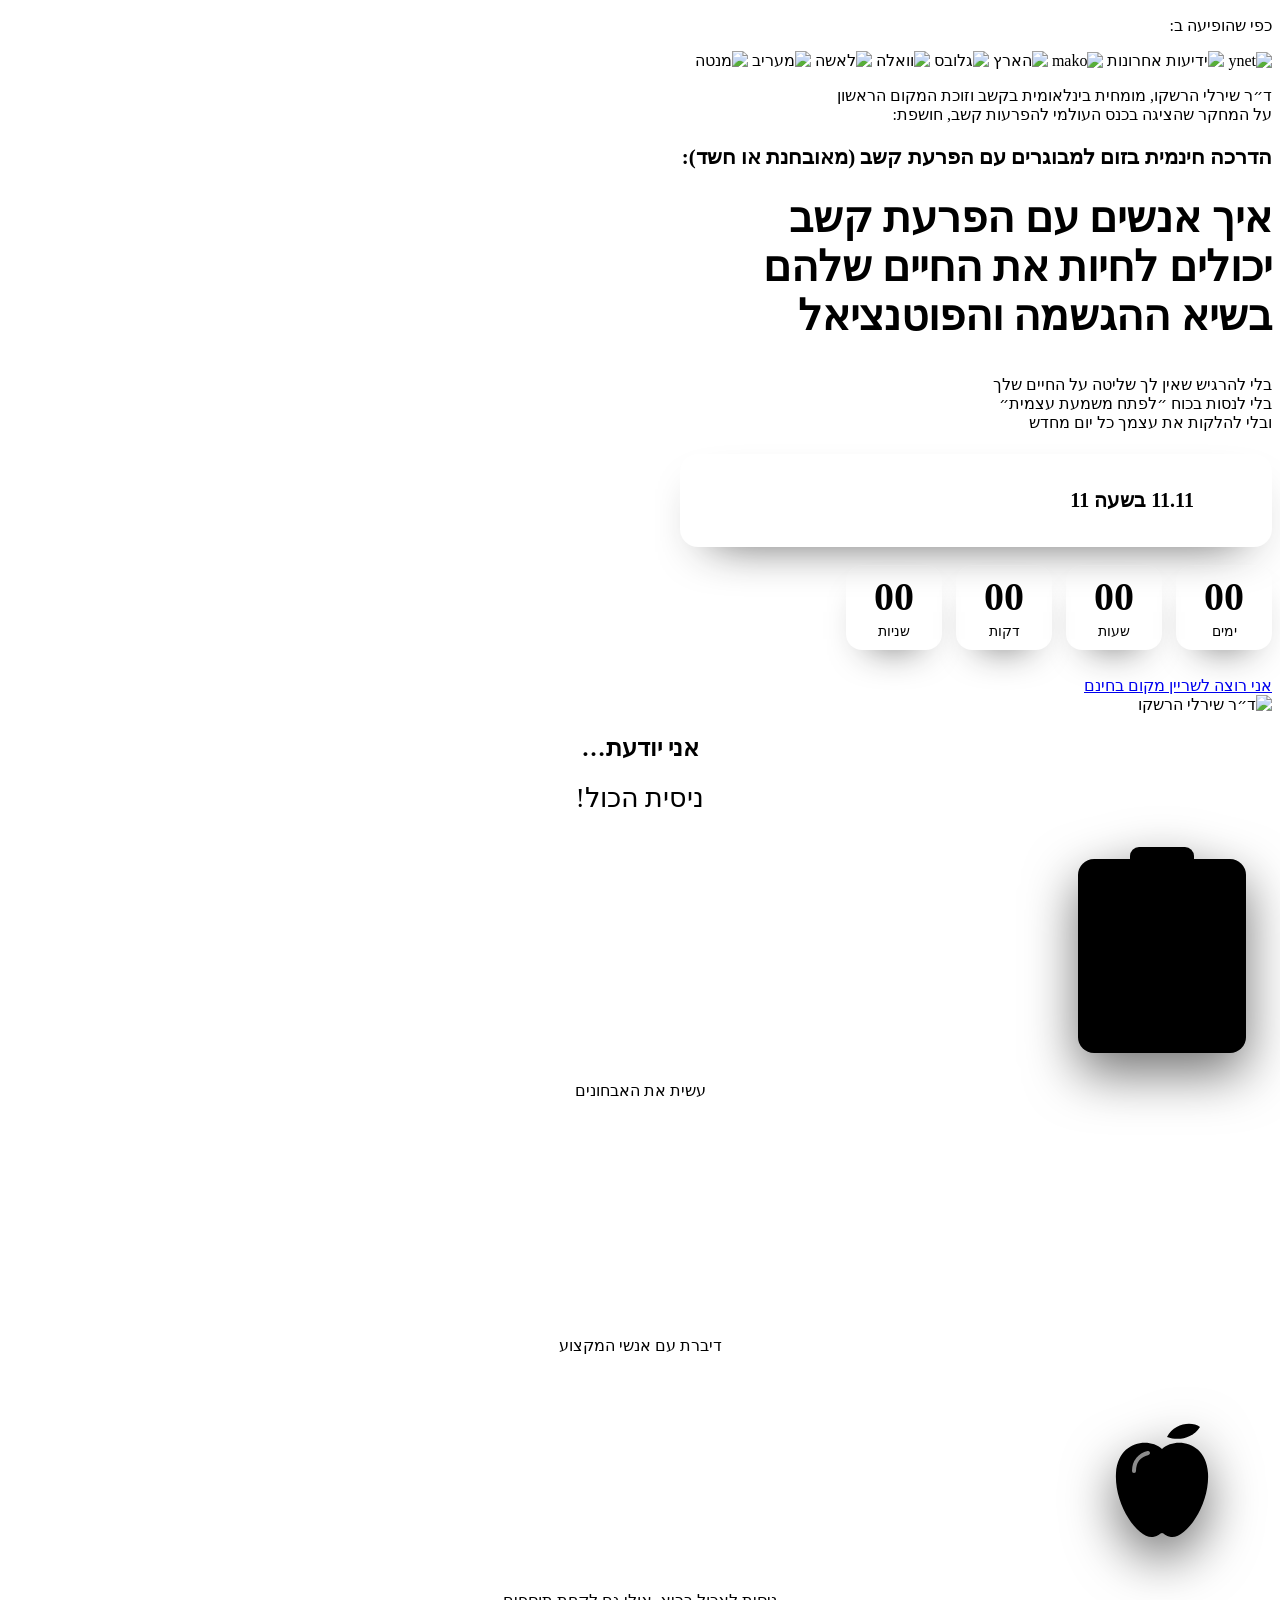
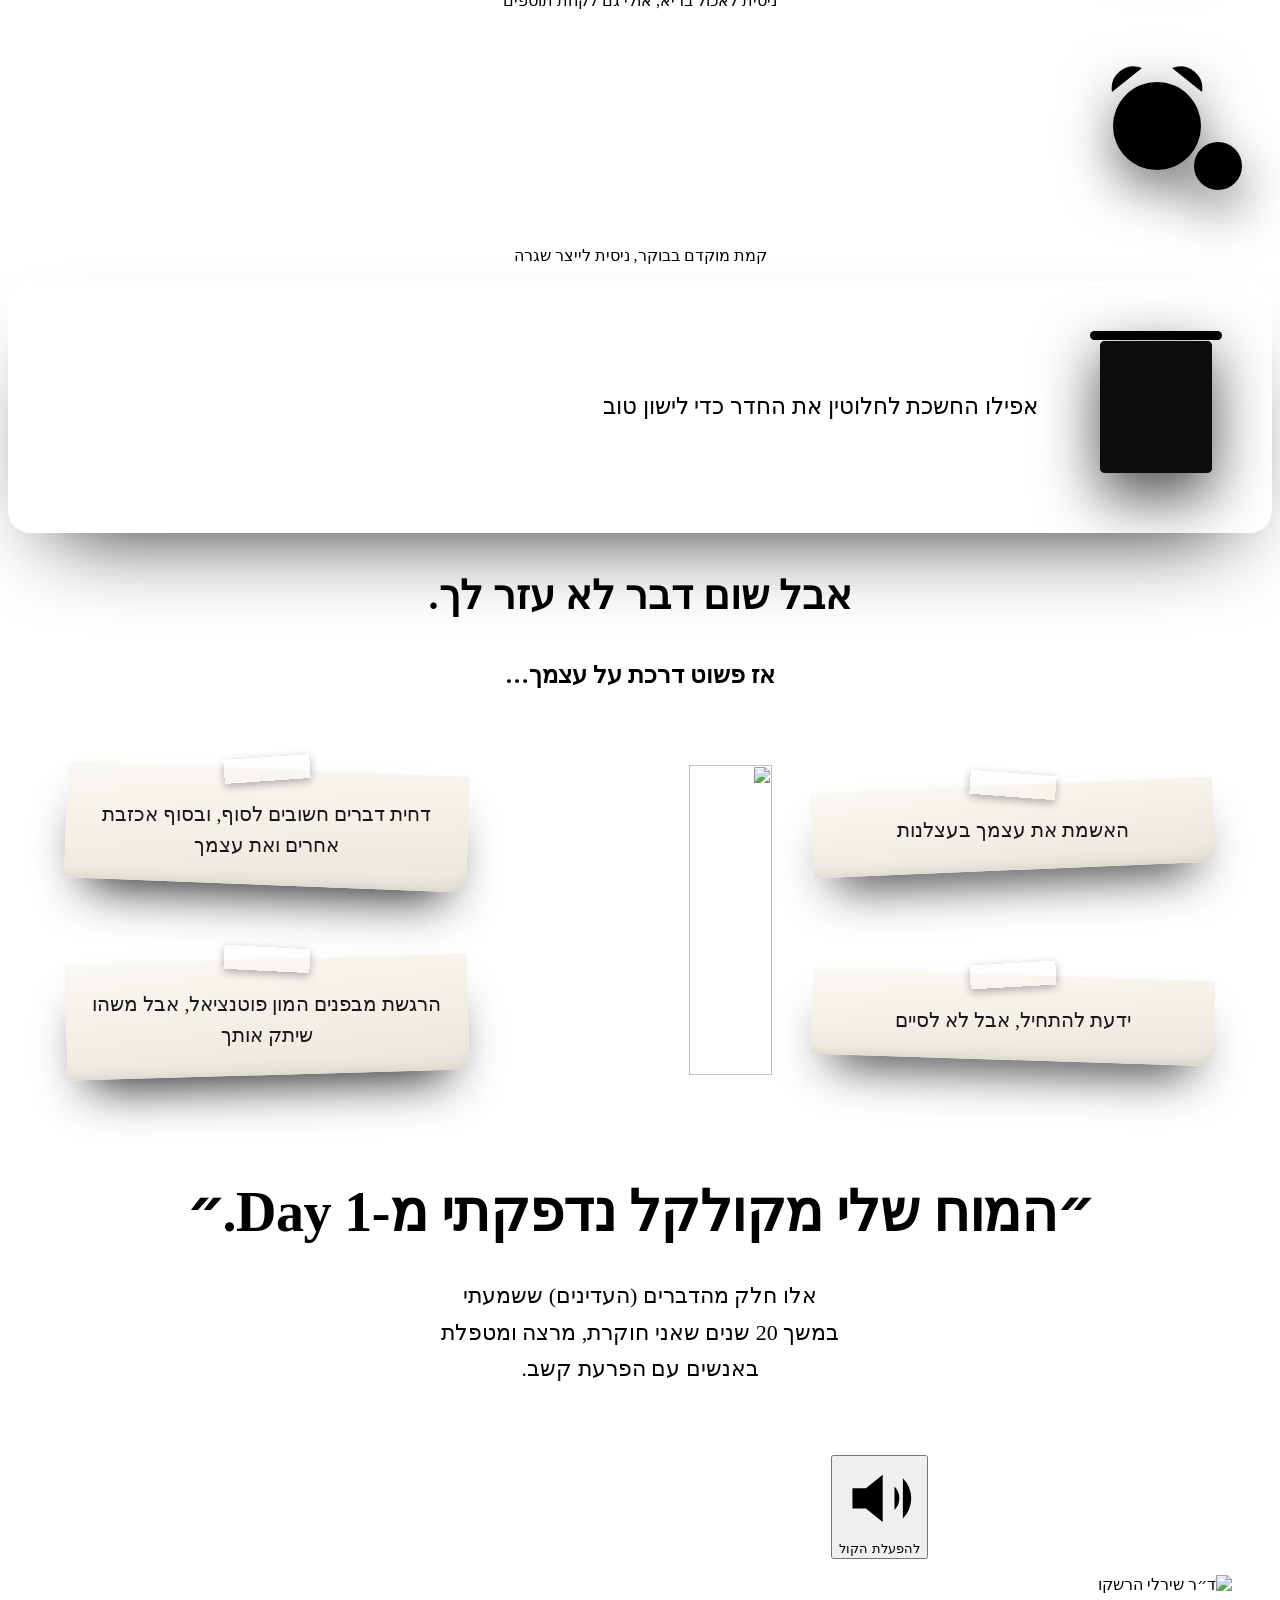
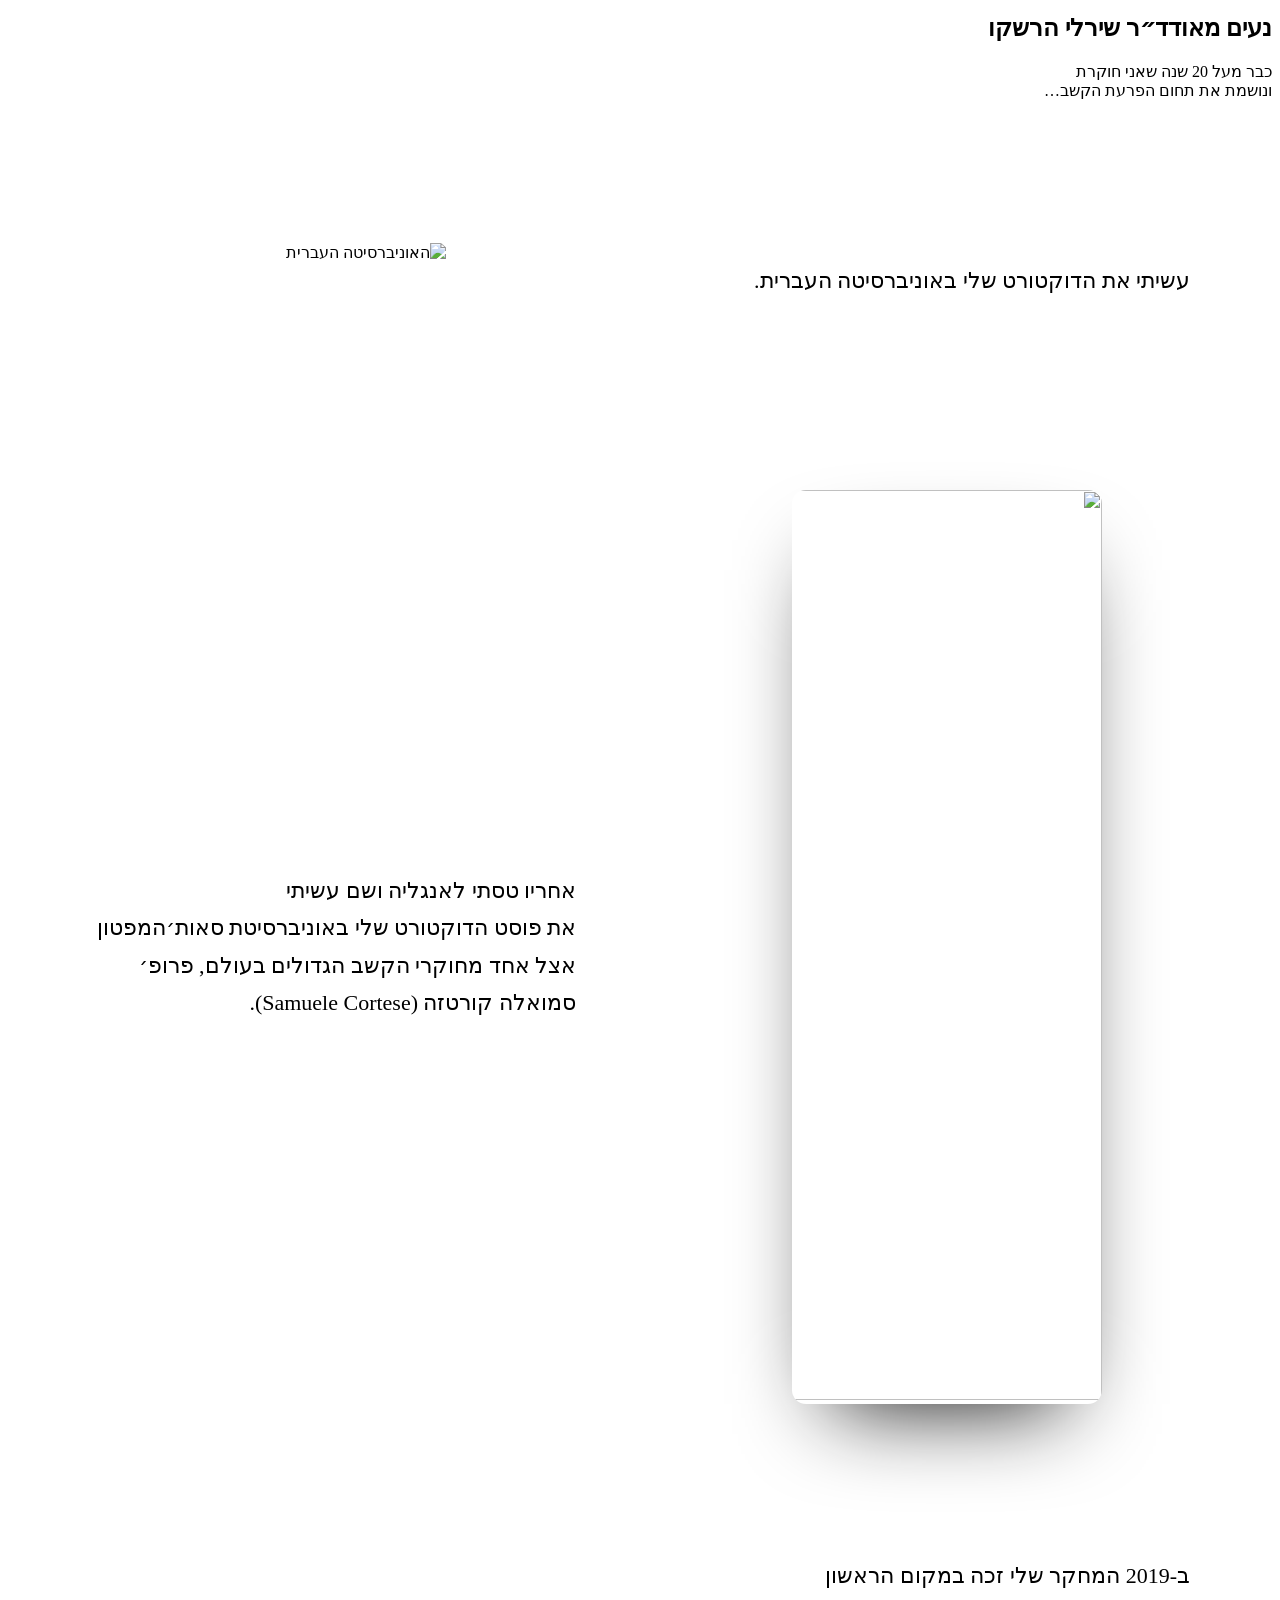
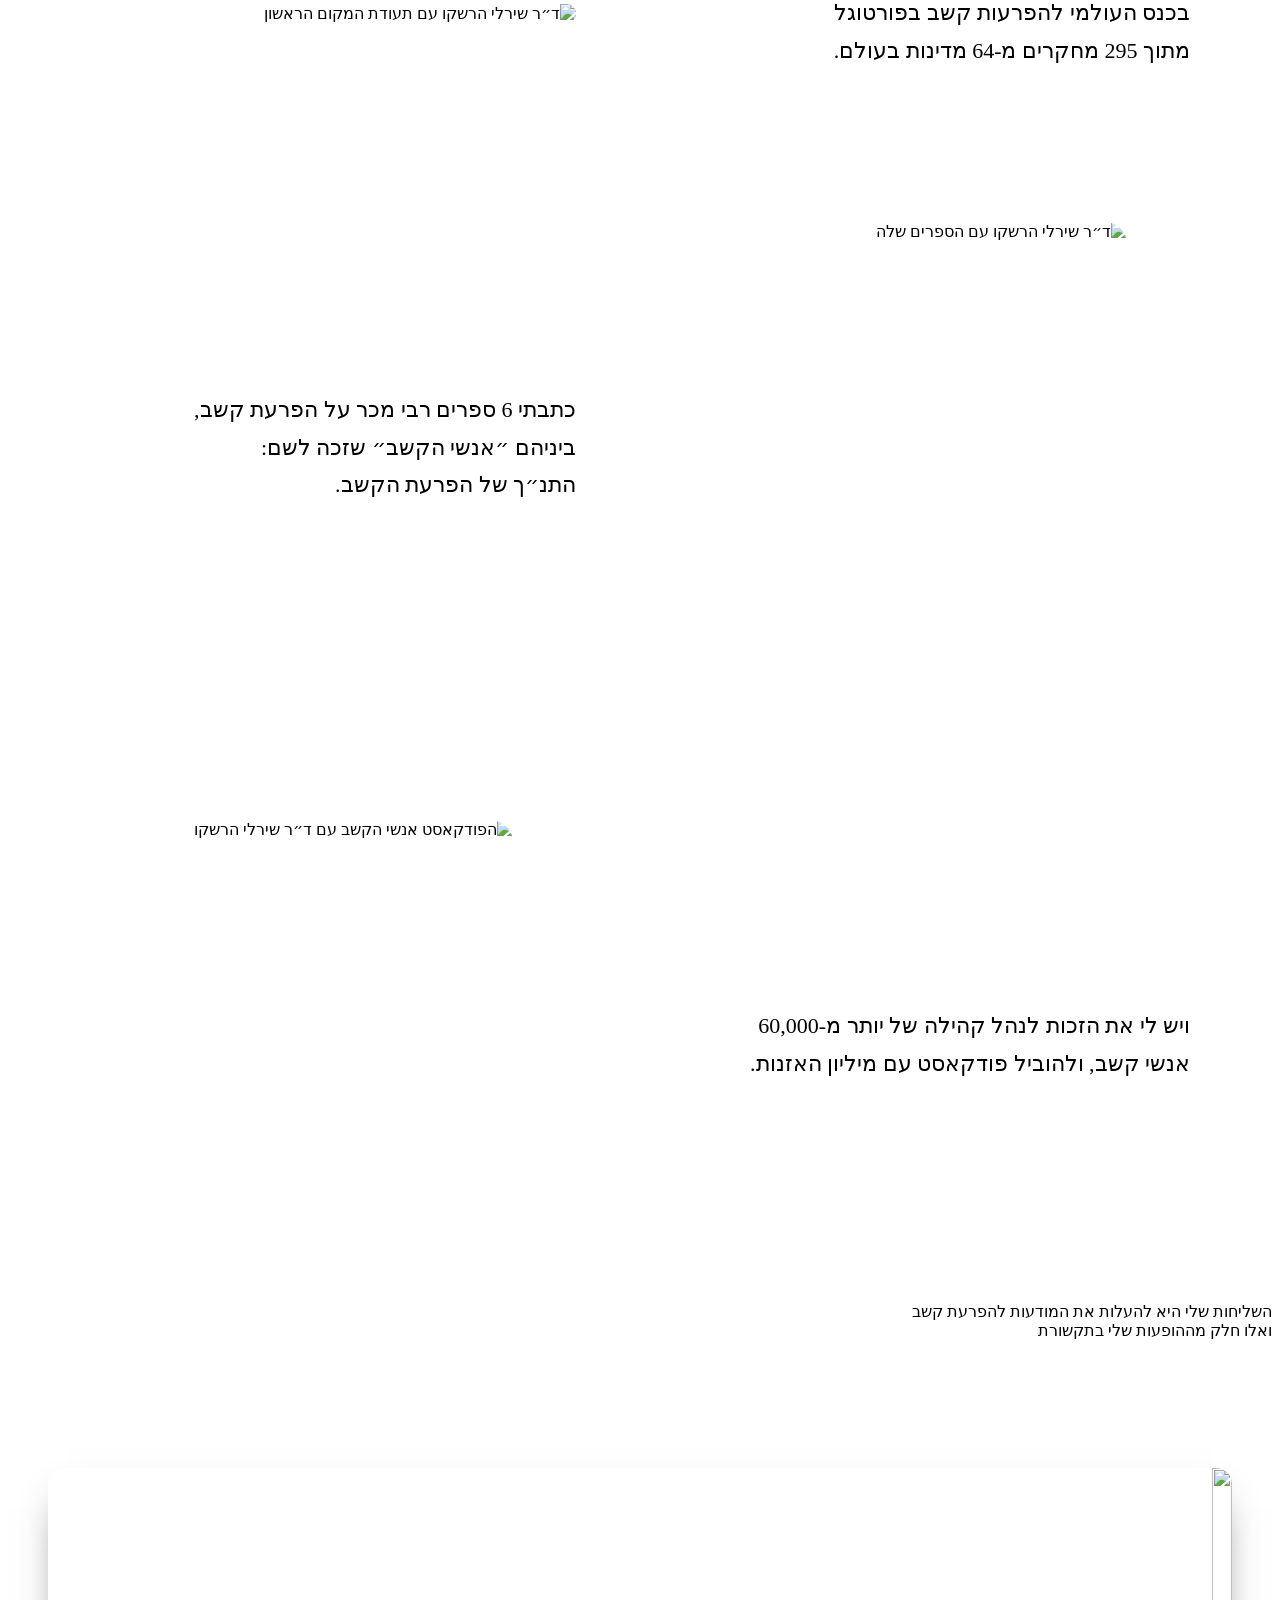
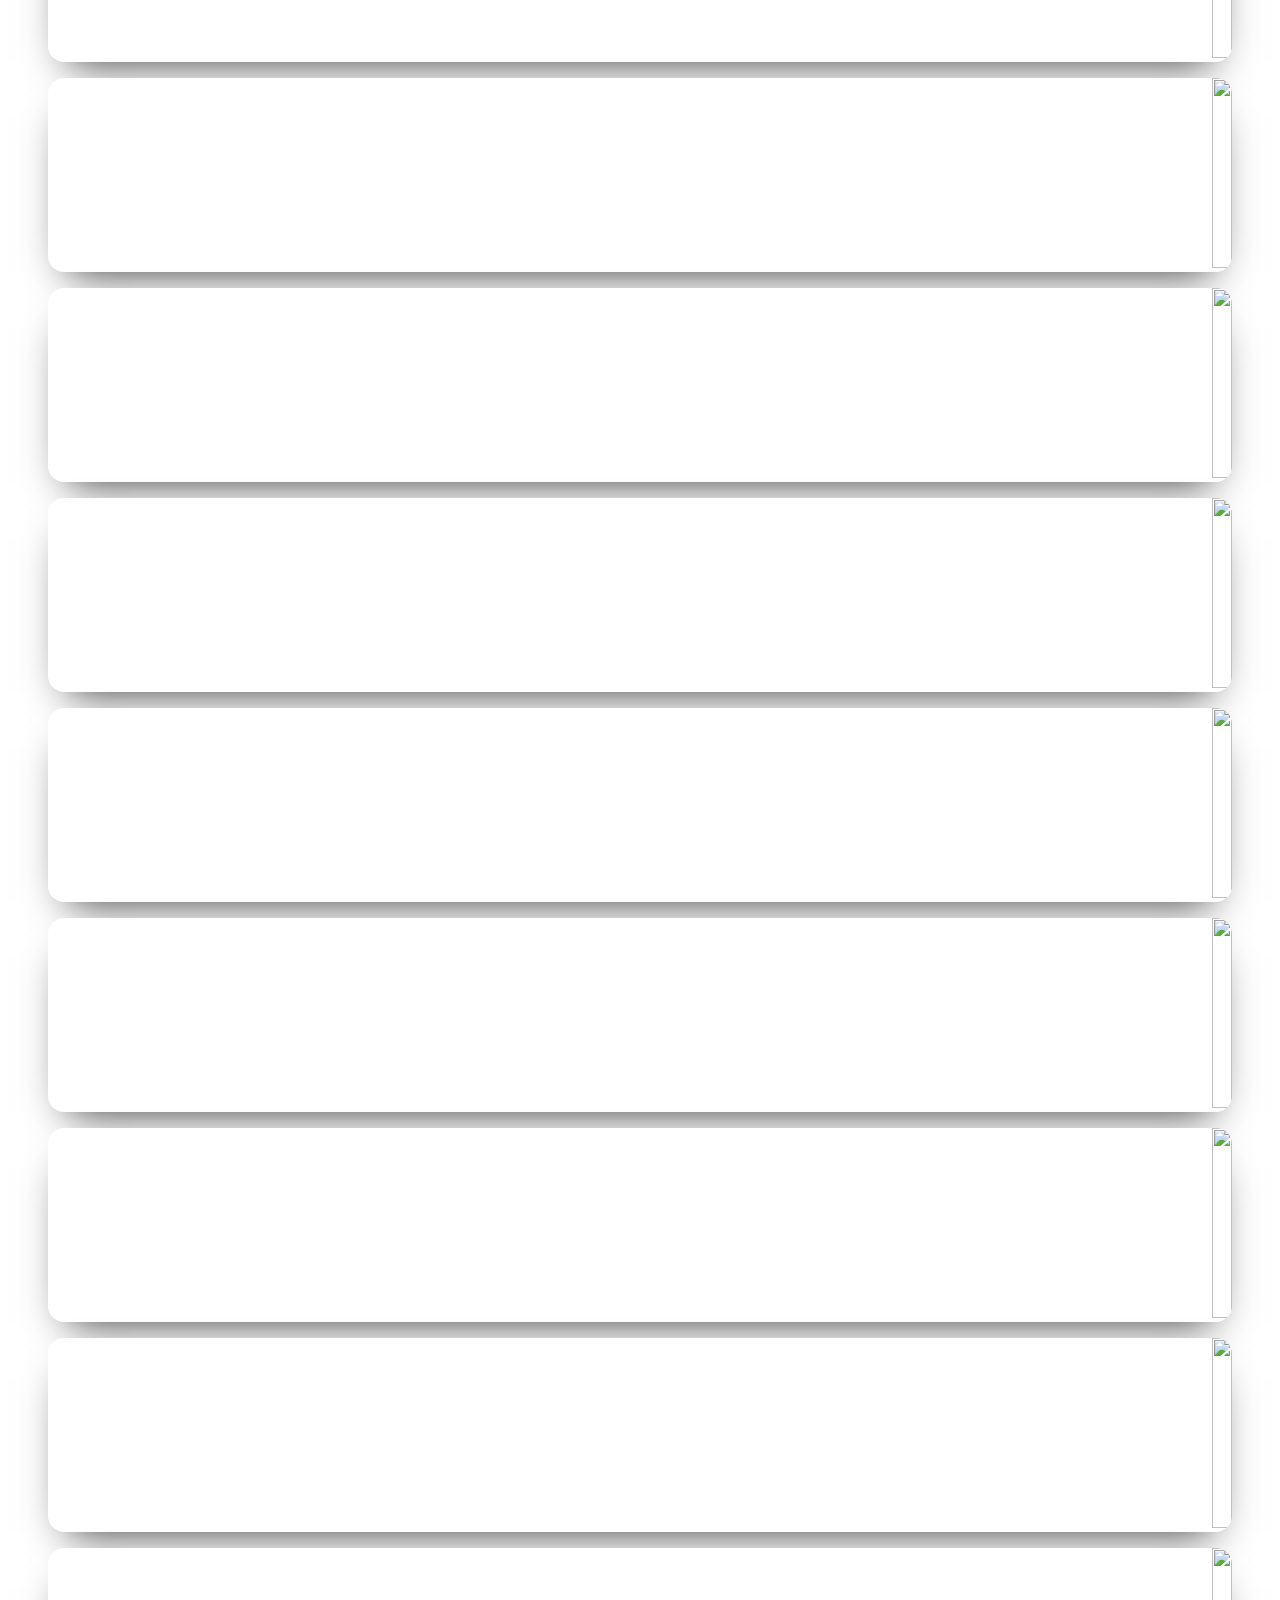
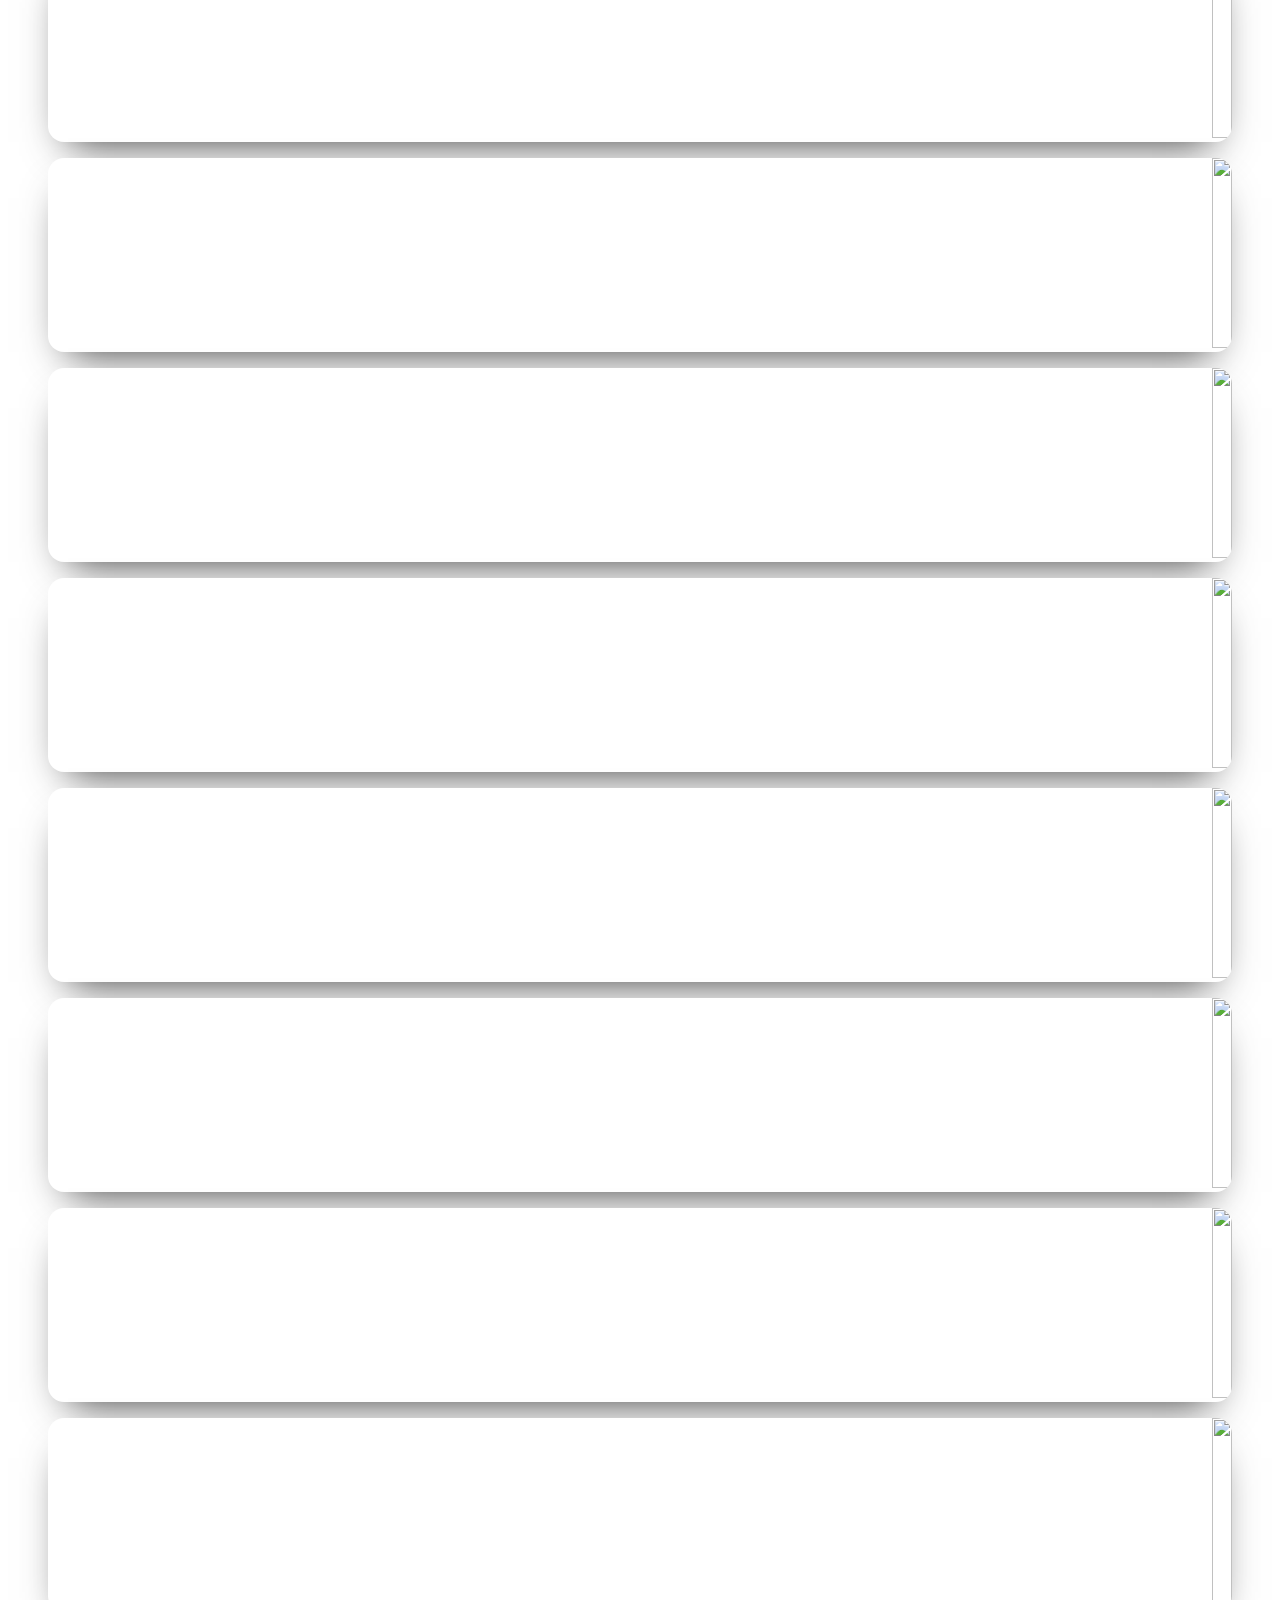
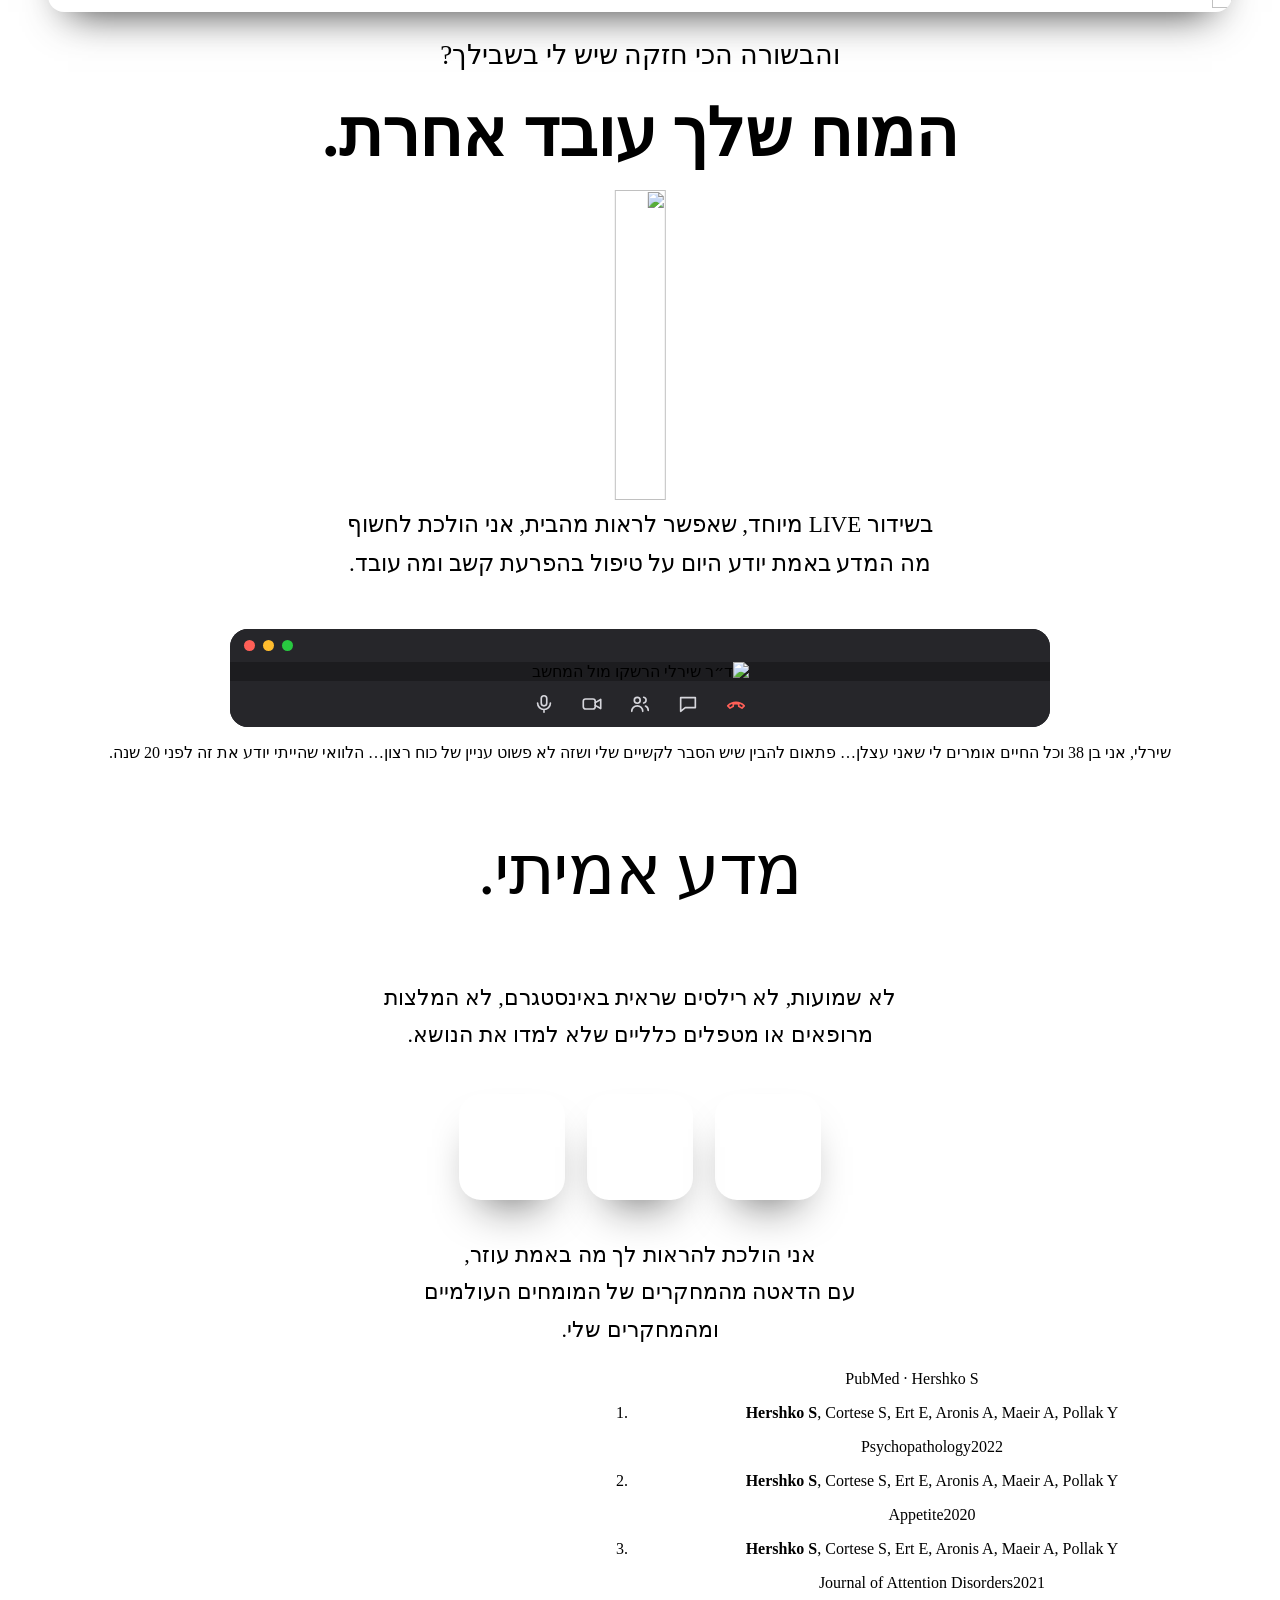
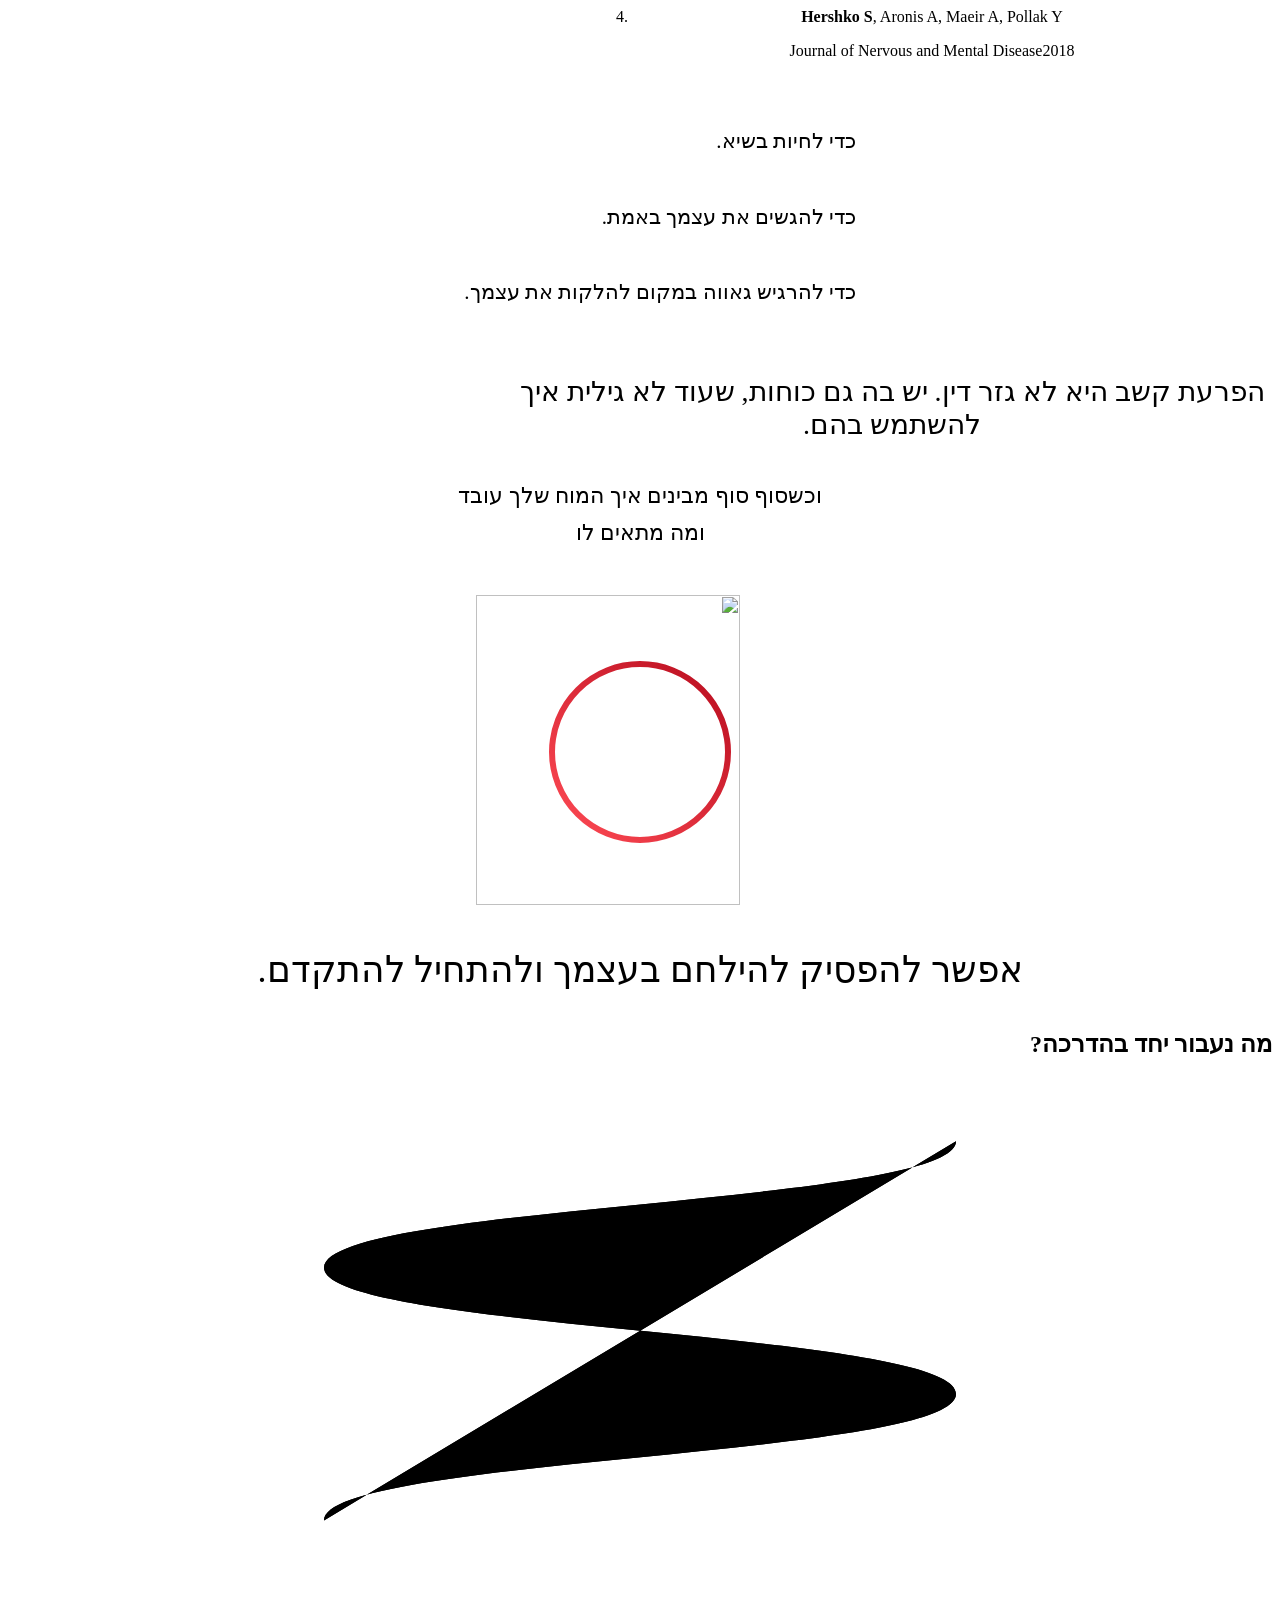
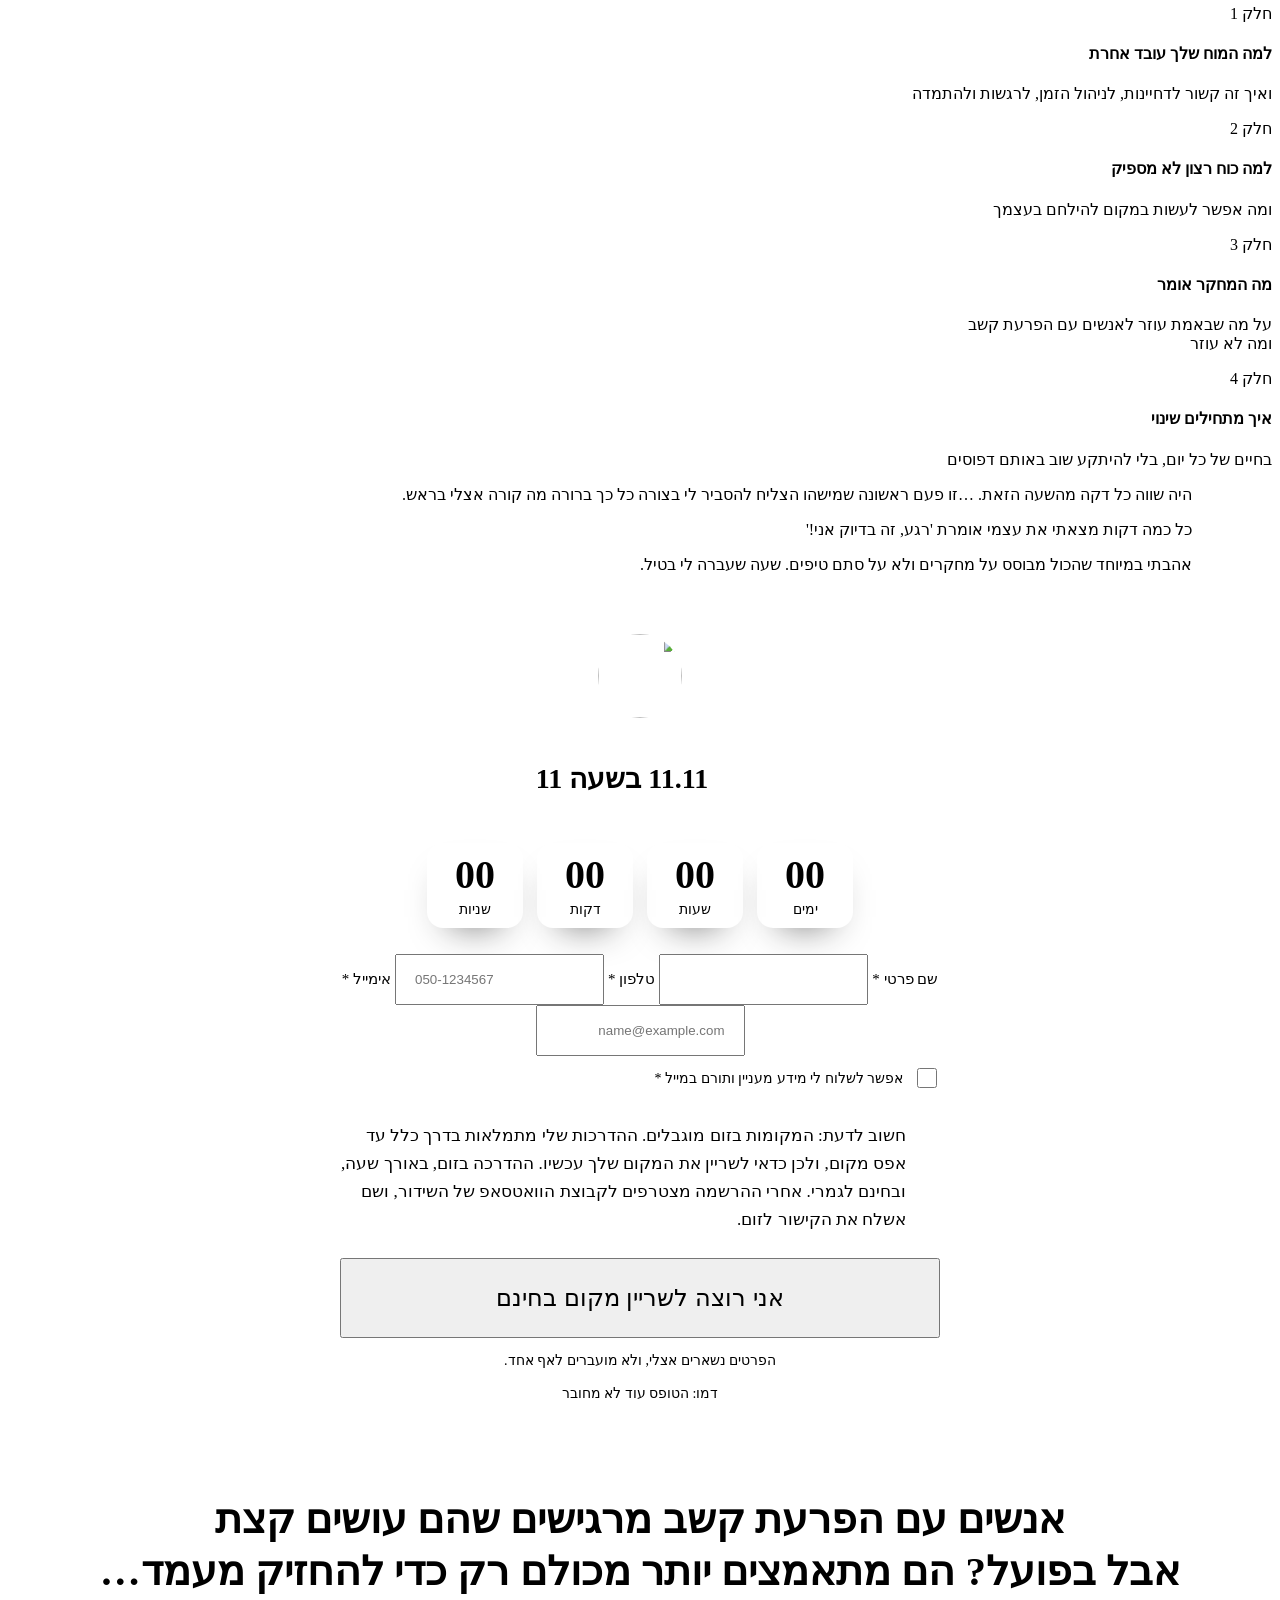
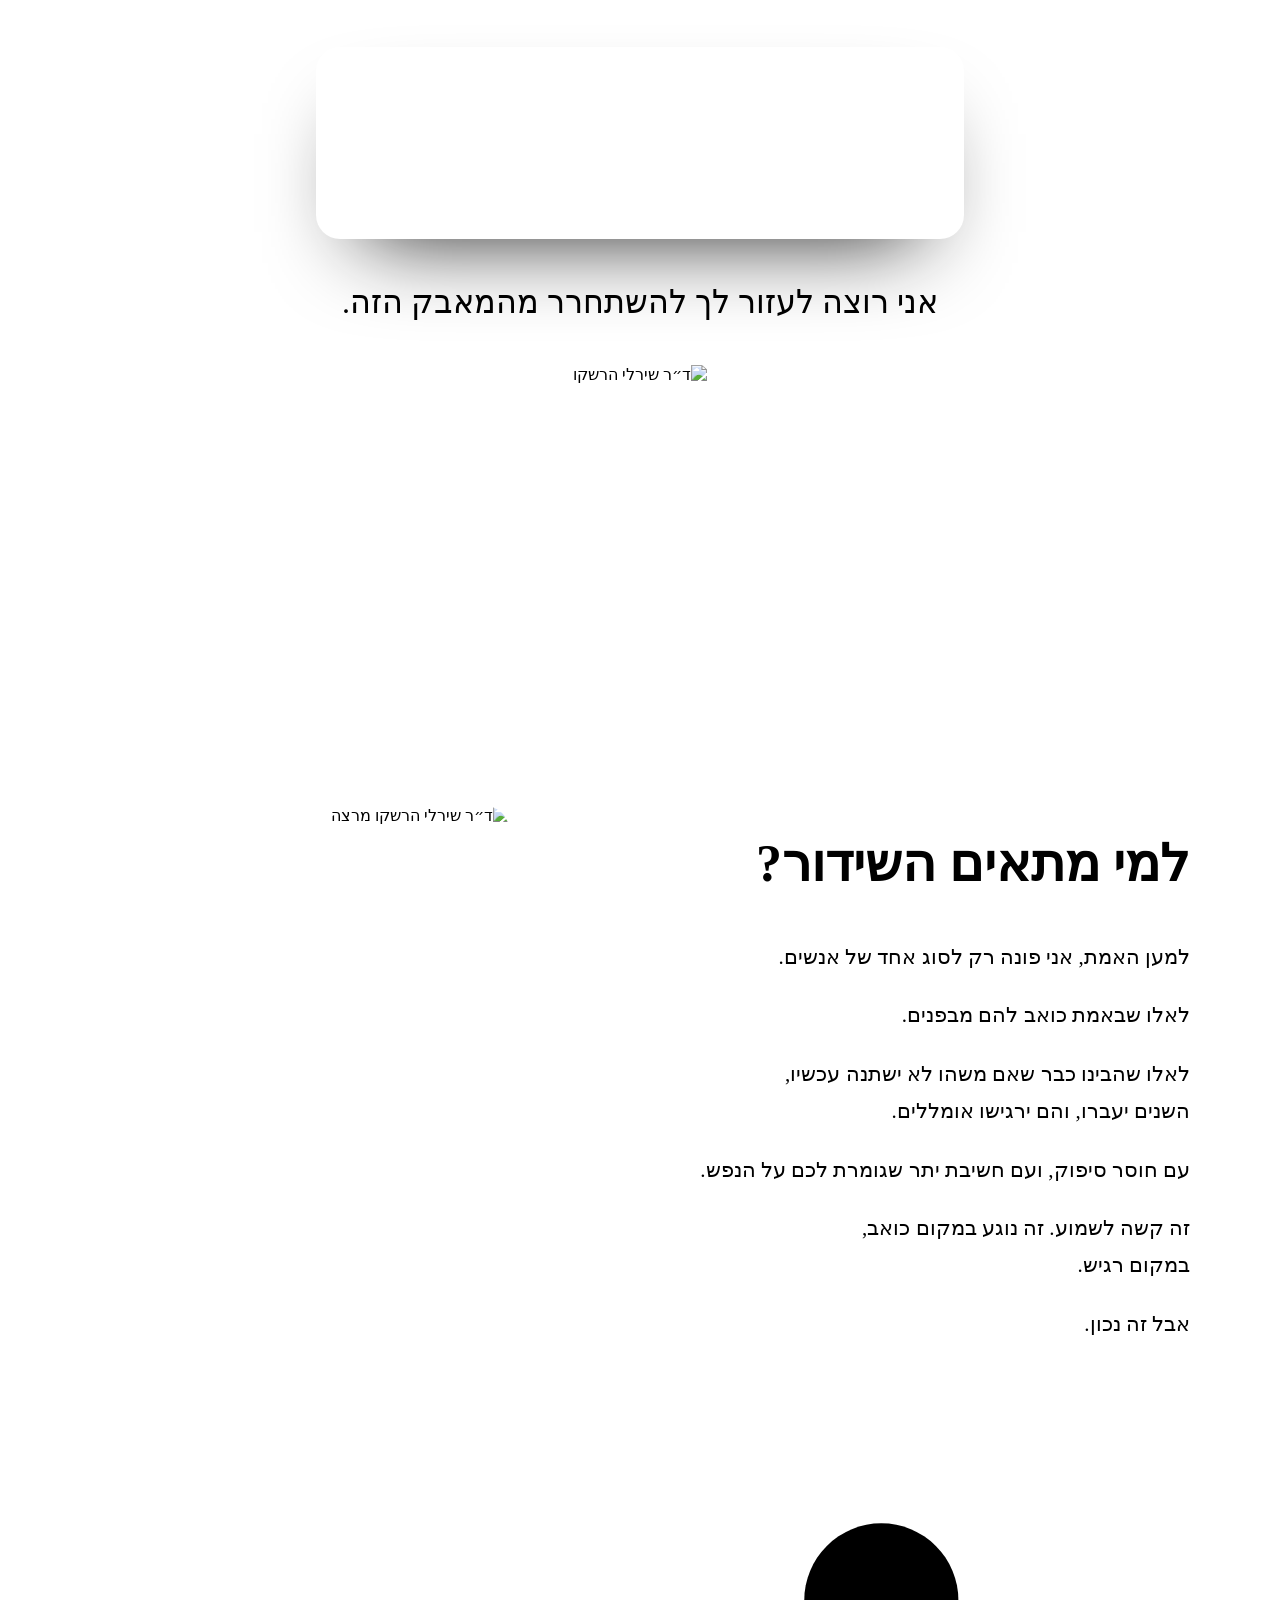
==== webinar/index.html @ 309c8526 "דף המבוגרים ודף ההורים: תיקוני הקופי ששירלי אישרה במעבר עריכה מלא, וכפתור הקול בשלושת הדפים Co-Autho" ====
<!doctype html>
<html lang="he" dir="rtl">
<head>
<meta charset="utf-8">
<meta name="viewport" content="width=device-width, initial-scale=1">
<meta name="robots" content="noindex">
<title>הדרכת זום מיוחדת | ד״ר שירלי הרשקו</title>
<link rel="preconnect" href="https://fonts.googleapis.com">
<link rel="preconnect" href="https://fonts.gstatic.com" crossorigin>
<link href="https://fonts.googleapis.com/css2?family=Heebo:wght@300;400;500;700;900&display=swap" rel="stylesheet">
<link rel="stylesheet" href="lp.css">
<style>
/* ---- round 5 (20.10): back to the dark round 3 language, Mor's new copy, more pictures ---- */
.nw{white-space:nowrap}
@media (max-width:760px){.br-d{display:none}}
.vz{width:min(220px,74%);height:auto;overflow:visible;filter:drop-shadow(0 20px 26px rgba(0,0,0,.55))}

/* 1 · hero: her smile cut from the background, inside the rings. Nothing floats around her */
.portrait.cut>img{height:100%;width:auto;max-width:112%;object-fit:contain;object-position:50% 100%}
.hero h1{font-size:clamp(28px,7.2vw,50px);max-width:680px}
.hero__kicker{max-width:600px}
.hero__pre{margin-top:18px;max-width:600px;font-weight:700;font-size:clamp(17px,2vw,21px);line-height:1.45;color:var(--a1)}
.hero__pre+h1{margin-top:10px}
.hero .btn{display:block;width:100%;max-width:540px;margin-top:26px}
@media (min-width:980px){.hero .wrap{max-width:1320px}.hero__copy{width:100%}.hero h1{max-width:none;font-size:clamp(28px,3.3vw,48px)}.portrait{width:min(31vw,430px)}}
.ticket{margin-top:22px;display:flex;align-items:center;gap:14px;padding:12px 18px 12px 14px;border-radius:18px;max-width:560px;text-align:right;
  border:1px solid var(--a2-line);background:linear-gradient(165deg,rgba(var(--a2-rgb),.1),rgba(255,255,255,.02));box-shadow:0 20px 50px -30px rgba(0,0,0,.9)}
.ticket__ico{position:relative;flex:none;width:46px;height:46px;border-radius:14px;display:grid;place-items:center;background:var(--a1-grad);color:#fff;
  box-shadow:0 10px 24px -10px rgba(var(--a1-rgb),.9)}
.ticket__ico svg{width:24px;height:24px;fill:none;stroke:currentColor;stroke-width:2;stroke-linecap:round;stroke-linejoin:round}
.ticket__ico::after{content:"";position:absolute;top:-4px;left:-4px;width:12px;height:12px;border-radius:50%;background:var(--ok);border:2px solid var(--bg);animation:onAir 1.6s ease-in-out infinite}
@keyframes onAir{50%{box-shadow:0 0 0 6px rgba(var(--ok-rgb),0);opacity:.55}}
.ticket p{font-weight:700;font-size:clamp(17px,1.9vw,20px);line-height:1.45}

/* countdown to 11.11.26 11:00 */
.cd{display:flex;justify-content:center;gap:clamp(8px,1.6vw,14px);margin-top:18px}
.cd div{min-width:clamp(62px,15vw,84px);padding:12px 6px 10px;border-radius:16px;text-align:center;border:1px solid rgba(var(--ivory-rgb),.1);
  background:linear-gradient(170deg,var(--sf-4),var(--sf-1));box-shadow:inset 0 1px 0 rgba(255,255,255,.06),0 18px 40px -26px rgba(0,0,0,.9)}
.cd b{display:block;font-weight:900;font-size:clamp(28px,4.4vw,40px);line-height:1;font-variant-numeric:tabular-nums;direction:ltr}
.cd div:last-child b{color:var(--a1)}
.cd span{display:block;margin-top:6px;font-size:14px;color:var(--t-mid)}
@media (min-width:980px){.hero .cd{justify-content:flex-start}}

/* 2 · I know: every thing you tried gets its own little live picture */
.know h2{text-align:center}
.know__all{margin-top:14px;text-align:center;font-weight:300;font-size:clamp(20px,2.6vw,27px);color:var(--t-mid)}
.know .use p{font-weight:500;text-align:center}
/* the diagnosis form, line by line */
.five .board{fill:var(--sf-4);stroke:rgba(var(--ivory-rgb),.16);stroke-width:1.5}
.five .clip{fill:var(--a2);stroke:var(--sf-1);stroke-width:2}
.five .ln{fill:rgba(var(--ivory-rgb),.28);animation:fiveLn 9s infinite;animation-delay:var(--d)}
.five .box{fill:none;stroke:rgba(var(--ivory-rgb),.45);stroke-width:1.8}
.five .tk{fill:none;stroke:var(--a1);stroke-width:3;stroke-linecap:round;stroke-linejoin:round;stroke-dasharray:20;stroke-dashoffset:20;animation:fiveTk 9s var(--ease-out) infinite;animation-delay:var(--d)}
@keyframes fiveTk{0%,4%{stroke-dashoffset:20}9%,90%{stroke-dashoffset:0}100%{stroke-dashoffset:0;opacity:0}}
@keyframes fiveLn{0%,6%{opacity:1}10%,90%{opacity:.35}100%{opacity:1}}
/* the talk with the professionals */
.talk .bb{transform-box:fill-box;transform-origin:50% 100%;opacity:0;animation:pop 8s var(--ease-out) infinite;animation-delay:var(--d)}
.talk .them{fill:#2a2a2e}
.talk .me{fill:var(--a1)}
.talk .tl{fill:rgba(var(--ivory-rgb),.34)}
.talk .ml{fill:rgba(255,255,255,.72)}
.talk .dt{fill:rgba(var(--ivory-rgb),.7);transform-box:fill-box;transform-origin:center;animation:dot 1.1s ease-in-out infinite;animation-delay:var(--d)}
@keyframes pop{0%,3%{opacity:0;transform:translateY(14px) scale(.86)}10%,86%{opacity:1;transform:none}94%,100%{opacity:0;transform:none}}
@keyframes dot{0%,100%{transform:none;opacity:.5}40%{transform:translateY(-5px);opacity:1}}
/* healthy food, and the capsules on top */
.food .ap{fill:var(--a1)}
.food .hl{fill:none;stroke:rgba(255,255,255,.55);stroke-width:4;stroke-linecap:round}
.food .stem{fill:none;stroke:var(--a2-soft);stroke-width:4;stroke-linecap:round}
.food .leaf{fill:var(--a2)}
.food .apple{transform-box:fill-box;transform-origin:50% 90%;animation:apple 3.9s ease-in-out infinite}
.food .c1{fill:var(--ivory)}
.food .c2{fill:var(--a1-soft)}
.food .cap{opacity:0;animation:capDrop 3.9s linear infinite;animation-delay:var(--d)}
@keyframes capDrop{0%{transform:translate(var(--x),-16px) rotate(var(--r0));opacity:0}12%,72%{opacity:1}100%{transform:translate(var(--x),200px) rotate(var(--r1));opacity:0}}
@keyframes apple{50%{transform:scale(1.04)}}
/* up early: the clock rings, the sun comes up */
.alarm .sun{fill:var(--a1-soft);animation:sunUp 8s ease-in-out infinite}
.alarm .rays{fill:none;stroke:var(--a1-soft);stroke-width:3;stroke-linecap:round;transform-box:fill-box;transform-origin:center;animation:spinR 16s linear infinite}
.alarm .hz{stroke:rgba(var(--ivory-rgb),.22);stroke-width:2;stroke-linecap:round}
.alarm .clk{transform-box:fill-box;transform-origin:50% 60%;animation:ring 4s ease-in-out infinite}
.alarm .bell{fill:var(--a2-soft)}
.alarm .face{fill:var(--sf-4);stroke:var(--ivory);stroke-width:3.4}
.alarm .hh{fill:none;stroke:var(--ivory);stroke-width:4;stroke-linecap:round}
.alarm .mh{fill:none;stroke:var(--a1);stroke-width:3.4;stroke-linecap:round}
.alarm .legs,.alarm .top{fill:none;stroke:var(--a2-soft);stroke-width:4;stroke-linecap:round}
.alarm .pin{fill:var(--a1)}
.alarm .wv{fill:none;stroke:var(--a1);stroke-width:3;stroke-linecap:round;opacity:0;animation:wave 4s ease-out infinite}
.alarm .w2{animation-delay:.12s}
@keyframes sunUp{0%,10%{transform:translateY(64px)}55%,100%{transform:none}}
@keyframes spinR{to{transform:rotate(360deg)}}
@keyframes ring{0%,58%,82%,100%{transform:none}61%{transform:rotate(-8deg)}64%{transform:rotate(8deg)}67%{transform:rotate(-8deg)}70%{transform:rotate(8deg)}73%{transform:rotate(-6deg)}76%{transform:rotate(6deg)}79%{transform:rotate(-3deg)}}
@keyframes wave{0%,58%{opacity:0}62%,78%{opacity:1}86%,100%{opacity:0}}
/* the dark room: the blind comes down over the moon */
.night{grid-column:1/-1;position:relative;display:grid;gap:22px;align-items:center;justify-items:center;padding:clamp(26px,4vw,46px);border-radius:22px;overflow:hidden;text-align:center;
  background:radial-gradient(46% 70% at 10% 18%,rgba(var(--a2-rgb),.13),transparent 70%),linear-gradient(170deg,#131315,#08080a);border:1px solid rgba(var(--a2-rgb),.22);
  box-shadow:0 40px 90px -46px rgba(0,0,0,.95)}
.night::before{content:"";position:absolute;inset:0;pointer-events:none;opacity:.7;animation:twinkle 5s ease-in-out infinite;
  background-image:radial-gradient(1.4px 1.4px at 12% 24%,#fff,transparent),radial-gradient(1px 1px at 28% 70%,#fff,transparent),radial-gradient(1.2px 1.2px at 46% 14%,#fff,transparent),
    radial-gradient(1px 1px at 64% 82%,#fff,transparent),radial-gradient(1.6px 1.6px at 82% 30%,#fff,transparent),radial-gradient(1px 1px at 92% 64%,#fff,transparent),radial-gradient(1.2px 1.2px at 6% 88%,#fff,transparent)}
@keyframes twinkle{50%{opacity:.3}}
.night>*{position:relative}
.night p{font-weight:500;font-size:clamp(18px,2.2vw,23px);line-height:1.6;color:var(--t-hi)}
.win{width:clamp(110px,13vw,140px);height:auto;overflow:visible;filter:drop-shadow(0 24px 30px rgba(0,0,0,.7))}
.win .sky{fill:#1b2033}
.win .moon{fill:#f4f1e6}
.win .st{fill:#fff;animation:twinkle 2.6s ease-in-out infinite;animation-delay:var(--d)}
.win .blind{animation:blind 7s var(--ease) infinite}
.win .blind rect{fill:#0d0d0f}
.win .blind path{fill:none;stroke:rgba(var(--ivory-rgb),.12);stroke-width:1.4}
.win .blind .cord{stroke:var(--a2);stroke-width:2}
.win .fr{fill:none;stroke:var(--a2-soft);stroke-width:4}
.win .bars{fill:none;stroke:var(--a2-soft);stroke-width:3}
.win .rod{fill:var(--a2)}
@keyframes blind{0%,14%{transform:translateY(-134px)}46%,84%{transform:none}100%{transform:translateY(-134px)}}
@media (min-width:860px){.night{grid-template-columns:auto 1fr;gap:clamp(26px,4vw,48px);text-align:right;justify-items:start}}
/* lit for three days, then it drops */
.streak{display:flex;justify-content:center;align-items:center;gap:clamp(6px,1.6vw,14px);margin:clamp(34px,4.4vw,50px) auto 0;direction:rtl}
.streak i{position:relative;width:clamp(34px,7vw,50px);aspect-ratio:1;border-radius:50%;display:grid;place-items:center;border:1.6px solid rgba(var(--ivory-rgb),.18);
  background:rgba(var(--ivory-rgb),.03);animation:stDrop 7s var(--ease) infinite;animation-delay:var(--d)}
.streak i svg{width:52%;height:52%;fill:var(--a1);opacity:0}
.streak i.on{animation:stOn 7s var(--ease-out) infinite;animation-delay:var(--d)}
.streak i.on svg{animation:stFlame 7s var(--ease-out) infinite;animation-delay:var(--d)}
@keyframes stOn{0%,4%{border-color:rgba(var(--ivory-rgb),.18);background:rgba(var(--ivory-rgb),.03);box-shadow:none}
  10%,52%{border-color:var(--a1);background:rgba(var(--a1-rgb),.14);box-shadow:0 0 18px rgba(var(--a1-rgb),.5)}
  60%,100%{border-color:rgba(var(--ivory-rgb),.12);background:rgba(var(--ivory-rgb),.02);box-shadow:none}}
@keyframes stFlame{0%,4%{opacity:0;transform:scale(.3)}10%,50%{opacity:1;transform:none}58%,100%{opacity:0;transform:translateY(6px) scale(.5)}}
@keyframes stDrop{0%,46%{transform:none;opacity:1;border-color:rgba(var(--ivory-rgb),.18)}
  56%,92%{transform:translateY(22px) rotate(var(--r));opacity:.45;border-color:rgba(var(--a1-rgb),.55)}100%{transform:none;opacity:1}}
.know__but{margin-top:clamp(26px,3.6vw,38px);text-align:center;font-weight:900;font-size:clamp(25px,3.8vw,40px);line-height:1.25;color:var(--a1)}

/* 3 · you stepped on yourself: the labels stuck on a brain that "broke" */
.self h2{text-align:center}
.slaps{display:grid;gap:22px;justify-items:center;max-width:1100px;margin:clamp(36px,5vw,60px) auto 0}
.slaps__brain{position:relative;width:min(250px,64vw);aspect-ratio:1;display:grid;place-items:center;margin-bottom:8px}
.slaps__brain::before{content:"";position:absolute;inset:10%;border-radius:50%;background:radial-gradient(closest-side,rgba(var(--a1-rgb),.26),transparent);filter:blur(8px)}
.slaps__brain .rg{position:absolute;inset:0;border-radius:50%;border:1px dashed rgba(var(--a2-rgb),.3);animation:orbit 40s linear infinite}
.slaps__brain img{position:relative;width:56%;animation:glitch 5s steps(1) infinite}
.slaps__brain svg{position:absolute;inset:0;width:100%;height:100%;overflow:visible}
.crack path{fill:none;stroke:var(--a1);stroke-width:2.6;stroke-linecap:round;stroke-linejoin:round;stroke-dasharray:130;stroke-dashoffset:130;animation:crack 5s var(--ease-out) infinite;
  filter:drop-shadow(0 0 5px rgba(var(--a1-rgb),.9))}
@keyframes glitch{0%,60%,72%,100%{transform:none;filter:none}61%{transform:translate(-5px,1px);filter:drop-shadow(4px 0 0 rgba(var(--a1-rgb),.85))}
  63%{transform:translate(4px,-2px);filter:drop-shadow(-4px 0 0 rgba(var(--a1-rgb),.85))}66%{transform:translate(-2px,2px);filter:grayscale(1) brightness(.6)}69%{transform:translate(2px,0);filter:grayscale(1) brightness(.6)}}
@keyframes crack{0%,58%{stroke-dashoffset:130;opacity:1}68%,94%{stroke-dashoffset:0;opacity:1}100%{stroke-dashoffset:0;opacity:0}}
/* only the paper and the tape tilt, the words stay straight */
.note{position:relative;isolation:isolate;width:min(100%,400px);padding:30px 24px 24px;text-align:center;color:#18181b;font-weight:500;font-size:clamp(18px,1.9vw,20px);line-height:1.55}
.note::after{content:"";position:absolute;inset:0;z-index:-1;border-radius:3px 3px 16px 3px;rotate:var(--r);transition:rotate .5s var(--ease-out);
  background:linear-gradient(175deg,#fbf9f4,#ebe6db);box-shadow:0 28px 50px -22px rgba(0,0,0,.9),inset 0 -12px 20px -16px rgba(0,0,0,.18)}
.note::before{content:"";position:absolute;top:-12px;left:50%;width:86px;height:24px;margin-left:-43px;background:rgba(var(--a1-rgb),.82);rotate:calc(var(--r) * -1.8);
  box-shadow:0 3px 8px rgba(0,0,0,.3)}
.note:hover::after{rotate:0deg}
@media (min-width:900px){
  .slaps{grid-template-columns:1fr auto 1fr;align-items:center;column-gap:clamp(26px,4vw,60px);row-gap:34px}
  .slaps__brain{grid-column:2;grid-row:1/3;width:min(290px,24vw);margin:0}
  .slaps .n1{grid-column:1;grid-row:1}.slaps .n2{grid-column:1;grid-row:2}.slaps .n3{grid-column:3;grid-row:1}.slaps .n4{grid-column:3;grid-row:2}
}
.said{max-width:980px;margin:clamp(50px,7vw,84px) auto 0;text-align:center;font-weight:900;font-size:clamp(28px,5vw,56px);line-height:1.2;letter-spacing:-.01em}
.js .said.reveal{transform:scale(.84);filter:blur(10px)}
.js .said.reveal.in{transform:none;filter:none;transition:opacity .9s var(--ease-out),transform 1.2s var(--ease-out),filter .9s var(--ease-out)}
.heard{max-width:680px;margin:clamp(22px,3vw,32px) auto 0;text-align:center;font-weight:300;font-size:clamp(18px,2.1vw,22px);line-height:1.65;color:var(--t-mid)}
.stagepics{display:grid;grid-template-columns:1fr 1fr;gap:clamp(10px,1.6vw,18px);max-width:1100px;margin:clamp(34px,4.6vw,54px) auto 0}
.stagepics figure{border-radius:18px;overflow:hidden;aspect-ratio:3/2;border:1px solid var(--a2-line);box-shadow:0 30px 60px -28px rgba(0,0,0,.95)}
.stagepics figure:first-child{grid-column:1/-1}
.stagepics img{width:100%;height:100%;object-fit:cover}
@media (min-width:860px){
  .stagepics{grid-template-columns:1fr 1.3fr 1fr;align-items:center}
  .stagepics figure:first-child{grid-column:auto;order:2;aspect-ratio:4/3}
  .stagepics figure:nth-child(2){order:1}.stagepics figure:nth-child(3){order:3}
}

/* 4 · nice to meet you: the path from Jerusalem to the podium */
.about__photo img{object-position:50% 18%}
.path{position:relative;max-width:1100px;margin:clamp(60px,8vw,104px) auto 0;display:grid;gap:clamp(64px,9vw,120px)}
.step{position:relative;display:grid;gap:24px;justify-items:center;text-align:center}
.step::before{content:"";width:12px;height:12px;border-radius:50%;background:var(--a1);box-shadow:0 0 0 7px rgba(var(--a1-rgb),.14),0 0 22px rgba(var(--a1-rgb),.85)}
.step__txt{display:grid;gap:26px;justify-items:center;max-width:540px;width:100%}
.step__txt p{font-size:clamp(18px,2.1vw,22px);line-height:1.7;color:var(--t-hi)}
.step__viz{display:grid;justify-items:center;width:100%}
@media (min-width:900px){
  .path::before{content:"";position:absolute;top:-40px;bottom:-40px;left:50%;width:1px;background:linear-gradient(transparent,var(--a2-line) 8%,var(--a2-line) 92%,transparent)}
  .step{grid-template-columns:1fr 1fr;column-gap:clamp(80px,10vw,140px);align-items:center;text-align:right;justify-items:stretch}
  .step::before{position:absolute;left:50%;top:50%;margin:-6px 0 0 -6px}
  .step__txt{justify-items:start;justify-self:end}
  .step:nth-child(even) .step__txt{order:2;justify-self:start}
}
.plate{display:grid;place-items:center;padding:clamp(28px,3.4vw,40px) clamp(36px,4.4vw,58px);border-radius:24px;
  background:linear-gradient(165deg,rgba(255,255,255,.08),rgba(255,255,255,.015));border:1px solid rgba(var(--ivory-rgb),.12);
  box-shadow:0 34px 80px -40px rgba(0,0,0,.95),inset 0 1px 0 rgba(255,255,255,.08),0 0 70px -40px rgba(var(--a1-rgb),.5)}
.plate img{height:clamp(56px,6vw,76px);width:auto}
.poster{width:min(310px,72vw);border-radius:14px;overflow:hidden;background:#fff;border:1px solid var(--a2-line);box-shadow:0 40px 90px -40px rgba(0,0,0,.95)}
.prize{width:min(100%,520px);border-radius:20px;overflow:hidden;border:1px solid var(--a2-line);
  box-shadow:0 44px 100px -44px rgba(0,0,0,.95),0 0 90px -40px rgba(var(--a1-rgb),.55)}
.prize img{width:100%}
.shot{width:min(100%,360px);border-radius:22px;overflow:hidden;aspect-ratio:4/5;border:1px solid var(--a2-line);
  box-shadow:0 44px 100px -44px rgba(0,0,0,.95),0 0 80px -40px rgba(var(--a1-rgb),.45)}
.shot img{width:100%;height:100%;object-fit:cover;object-position:50% 20%}
.books{position:relative;display:flex;justify-content:center;align-items:flex-end;width:100%;padding:16px 0 30px;direction:rtl}
.books::before{content:"";position:absolute;left:6%;right:6%;bottom:14px;height:40px;border-radius:50%;background:radial-gradient(closest-side,rgba(var(--a1-rgb),.35),transparent);filter:blur(14px)}
.books img{position:relative;flex:none;width:clamp(56px,12vw,92px);height:auto;margin-inline:clamp(-12px,-1.4vw,-6px);filter:drop-shadow(0 18px 22px rgba(0,0,0,.7));
  transition:transform 1.2s var(--ease-out),opacity .9s var(--ease-out)}
.books img:nth-child(1){transform:rotate(9deg) translateY(16px);z-index:1}
.books img:nth-child(2){transform:rotate(5deg) translateY(6px);z-index:2}
.books img:nth-child(3){width:clamp(74px,16vw,120px);z-index:4;transform:translateY(-8px)}
.books img:nth-child(4){transform:rotate(-4deg) translateY(4px);z-index:3}
.books img:nth-child(5){transform:rotate(-8deg) translateY(12px);z-index:2}
.books img:nth-child(6){transform:rotate(-12deg) translateY(24px);z-index:1}
.js .books:not(.in) img{transform:none;opacity:0}
.books.in img:nth-child(1){transition-delay:.05s}.books.in img:nth-child(2){transition-delay:.12s}.books.in img:nth-child(4){transition-delay:.19s}
.books.in img:nth-child(5){transition-delay:.26s}.books.in img:nth-child(6){transition-delay:.33s}
.pod{display:flex;align-items:center;gap:18px;width:min(100%,420px);padding:16px;border-radius:24px;
  background:linear-gradient(170deg,var(--sf-4),var(--sf-1));border:1px solid rgba(var(--ivory-rgb),.09);box-shadow:0 30px 70px -34px rgba(0,0,0,.95),0 0 60px -30px rgba(var(--a1-rgb),.45)}
.pod img{flex:none;width:clamp(104px,26vw,140px);border-radius:16px;box-shadow:0 16px 30px -14px rgba(0,0,0,.8)}
.pod__ui{flex:1;display:grid;gap:14px;justify-items:center}
.pod__eq{display:flex;align-items:flex-end;gap:4px;height:46px;direction:ltr}
.pod__eq i{width:5px;border-radius:3px;background:var(--a1-grad);animation:eq 1.1s ease-in-out infinite;animation-delay:var(--d)}
@keyframes eq{0%,100%{height:18%}50%{height:100%}}
.pod__play{width:54px;height:54px;border-radius:50%;display:grid;place-items:center;background:var(--a1-grad);box-shadow:0 0 0 8px rgba(var(--a1-rgb),.14),0 12px 26px -10px rgba(var(--a1-rgb),.9)}
.pod__play svg{width:20px;height:20px;fill:#fff;margin-left:3px}
.pod__bar{width:100%;height:5px;border-radius:99px;background:rgba(var(--ivory-rgb),.12);overflow:hidden;direction:ltr}
.pod__bar i{display:block;height:100%;width:0;background:var(--a2);animation:podBar 14s linear infinite}
@keyframes podBar{to{width:100%}}
/* on TV and in the papers: two rows that drift and can be dragged */
.about .rows{margin-top:clamp(80px,10vw,130px)}
.rows__track figure{flex:none;border-radius:16px;overflow:hidden;background:#fff;border:1px solid rgba(var(--ivory-rgb),.08);box-shadow:0 20px 40px -20px rgba(0,0,0,.8)}
.rows__track figure img{width:auto;max-width:none;height:190px;border:0;border-radius:0;box-shadow:none;object-fit:contain}
@media (max-width:760px){.rows__track figure img{width:auto;height:140px;border-radius:0}}

/* 5 · your brain works differently */
.news{text-align:center}
.news__ask{font-weight:300;font-size:clamp(20px,2.6vw,27px);color:var(--t-mid)}
.news h2{margin-top:10px;font-size:clamp(34px,6vw,66px);line-height:1.1}
.brainorb{position:relative;width:min(240px,62vw);aspect-ratio:1;margin:clamp(30px,4vw,46px) auto 0}
.brainorb::before{content:"";position:absolute;inset:16%;border-radius:50%;background:radial-gradient(closest-side,rgba(var(--a1-rgb),.28),transparent);filter:blur(10px)}
.brainorb img{position:absolute;left:50%;top:50%;width:46%;transform:translate(-50%,-50%)}
.orb{position:absolute;inset:var(--in);border-radius:50%;border:1px dashed rgba(var(--a2-rgb),.32);animation:orbit var(--t) linear infinite;animation-direction:var(--dir)}
.orb i{position:absolute;top:-6px;left:50%;width:11px;height:11px;margin-left:-5.5px;border-radius:50%;background:var(--c);box-shadow:0 0 14px var(--c)}
@keyframes orbit{to{transform:rotate(360deg)}}
.news__live{max-width:780px;margin:clamp(28px,3.8vw,40px) auto 0;font-size:clamp(18px,2.2vw,23px);line-height:1.7;color:var(--t-hi)}
.zoomwin{position:relative;max-width:820px;margin:clamp(30px,4vw,46px) auto 0;border-radius:18px;overflow:hidden;background:#1c1c1f;border:1px solid rgba(var(--ivory-rgb),.12);
  box-shadow:0 50px 110px -44px rgba(0,0,0,.95),0 0 90px -40px rgba(var(--a1-rgb),.55)}
.zoomwin__bar{display:flex;align-items:center;gap:8px;padding:11px 14px;direction:ltr;background:#26262a}
.zoomwin__bar i{width:11px;height:11px;border-radius:50%;background:#5a5a60}
.zoomwin__bar i:nth-child(1){background:#ff5f57}.zoomwin__bar i:nth-child(2){background:#febc2e}.zoomwin__bar i:nth-child(3){background:#28c840}
.zoomwin__bar b{margin-left:auto;width:10px;height:10px;border-radius:50%;background:var(--a1);box-shadow:0 0 10px rgba(var(--a1-rgb),.9);animation:onAir 1.4s ease-in-out infinite}
.zoomwin img{width:100%}
.zoomwin__tools{display:flex;justify-content:center;gap:clamp(14px,3vw,26px);padding:12px;background:#26262a;direction:ltr}
.zoomwin__tools svg{width:22px;height:22px;fill:none;stroke:#d6d6dc;stroke-width:1.8;stroke-linecap:round;stroke-linejoin:round}
.zoomwin__tools .end{stroke:#ff5f57}

/* 6 · real science */
.science{text-align:center}
.science__big{font-weight:500;font-size:clamp(36px,6.4vw,70px);line-height:1.1;letter-spacing:-.02em}
.flow{max-width:780px;margin:clamp(24px,3.4vw,36px) auto 0}
.flow p{font-size:clamp(18px,2.15vw,22px);line-height:1.7;color:var(--t-hi)}
.nope{display:flex;justify-content:center;gap:clamp(12px,2.4vw,22px);margin:clamp(28px,3.8vw,40px) auto 0}
.nope span{position:relative;width:clamp(80px,17vw,106px);aspect-ratio:1;border-radius:22px;display:grid;place-items:center;
  background:linear-gradient(170deg,var(--sf-4),var(--sf-1));border:1px solid rgba(var(--ivory-rgb),.1);box-shadow:0 24px 50px -28px rgba(0,0,0,.95);
  animation:nopeDim 6s ease-in-out infinite;animation-delay:var(--d)}
.nope svg{width:46%;height:46%;fill:none;stroke:var(--t-mid);stroke-width:1.8;stroke-linecap:round;stroke-linejoin:round}
.nope svg.x{position:absolute;inset:14%;width:72%;height:72%;stroke:var(--a1);stroke-width:7;stroke-dasharray:182;stroke-dashoffset:182;animation:nopeX 6s var(--ease-out) infinite;animation-delay:var(--d);
  filter:drop-shadow(0 0 6px rgba(var(--a1-rgb),.8))}
@keyframes nopeX{0%,10%{stroke-dashoffset:182;opacity:1}24%,86%{stroke-dashoffset:0;opacity:1}100%{stroke-dashoffset:0;opacity:0}}
@keyframes nopeDim{0%,14%{opacity:1}26%,86%{opacity:.55}100%{opacity:1}}
.science .browser{max-width:640px;background:#fff}
.science .browser .browser__bar{background:var(--sf-7)}
.science .browser img{width:100%}
.sofar{display:grid;gap:12px;max-width:560px;margin:clamp(34px,4.4vw,50px) auto 0;padding:0;list-style:none;text-align:right}
.sofar li{display:flex;align-items:center;gap:14px;padding:16px 20px;border-radius:16px;background:linear-gradient(165deg,rgba(255,255,255,.05),rgba(255,255,255,.015));
  border:1px solid rgba(var(--ivory-rgb),.08);font-weight:500;font-size:clamp(18px,2.1vw,21px);line-height:1.5}
.sofar i{flex:none;width:30px;height:30px;border-radius:50%;display:grid;place-items:center;background:var(--a1-grad);box-shadow:0 0 16px rgba(var(--a1-rgb),.55)}
.sofar svg{width:16px;height:16px;fill:none;stroke:#fff;stroke-width:3;stroke-linecap:round;stroke-linejoin:round}
.science .statrail{max-width:760px;margin-top:clamp(34px,4.4vw,50px)}
.science .statrail p{font-weight:500;font-size:clamp(20px,2.8vw,28px)}
.power{position:relative;width:min(200px,54vw);aspect-ratio:1;margin:clamp(30px,4vw,44px) auto 0}
.power svg.rg{position:absolute;inset:0;width:100%;height:100%;transform:rotate(-90deg)}
.power .tr{fill:none;stroke:rgba(var(--a2-rgb),.14);stroke-width:6}
.power .fl{fill:none;stroke:url(#gPow);stroke-width:6;stroke-linecap:round;stroke-dasharray:553;stroke-dashoffset:553;transition:stroke-dashoffset 2.2s var(--ease-out) .3s}
.power.in .fl,.no-js .power .fl{stroke-dashoffset:0}
.power::before{content:"";position:absolute;inset:18%;border-radius:50%;background:radial-gradient(closest-side,rgba(var(--a1-rgb),.35),transparent);filter:blur(10px)}
.power .bolt{position:absolute;left:50%;top:50%;width:34%;height:34%;transform:translate(-50%,-50%);fill:var(--a1);filter:drop-shadow(0 0 14px rgba(var(--a1-rgb),.9));animation:boltOn 2.6s ease-in-out infinite}
@keyframes boltOn{50%{filter:drop-shadow(0 0 26px rgba(var(--a1-rgb),1));transform:translate(-50%,-50%) scale(1.08)}}
.science .close{margin-top:clamp(26px,3.6vw,38px);font-weight:500;font-size:clamp(24px,3.4vw,36px);line-height:1.3}

/* 7 + 10 · the seat: when, countdown, the form and the big button */
.seat{position:relative;scroll-margin-top:36px;max-width:600px;margin:0 auto;padding:clamp(28px,4vw,44px) clamp(18px,4vw,40px);border-radius:28px;text-align:center;
  background:linear-gradient(170deg,var(--sf-4),var(--sf-1));box-shadow:0 50px 120px -50px rgba(0,0,0,1),0 0 90px -40px rgba(var(--a1-rgb),.5)}
.seat::after{content:"";position:absolute;inset:0;border-radius:28px;padding:1.5px;pointer-events:none;opacity:.9;
  background:linear-gradient(130deg,rgba(var(--a2-rgb),.75),transparent 40%,transparent 60%,rgba(var(--a1-rgb),.75));
  -webkit-mask:linear-gradient(#000 0 0) content-box,linear-gradient(#000 0 0);-webkit-mask-composite:xor;mask-composite:exclude}
.seat__ava{display:block;width:84px;height:84px;border-radius:50%;margin:0 auto 16px;object-fit:cover;border:2px solid var(--a1);
  box-shadow:0 0 0 6px rgba(var(--a1-rgb),.14),0 14px 30px -12px rgba(0,0,0,.9)}
.seat__when{display:inline-flex;align-items:center;gap:10px;font-weight:900;font-size:clamp(21px,2.8vw,28px);line-height:1.2;color:var(--t-hi)}
.seat__when svg{flex:none;width:26px;height:26px;fill:none;stroke:var(--a1);stroke-width:2;stroke-linecap:round;stroke-linejoin:round}
.seat .cd{margin-top:20px}
.seat .buyform{margin-top:26px;gap:10px}
.seat .buyform label{font-size:15px}
.seat .buyform input{padding:16px 18px}
.seat .buyform input[dir=rtl]{direction:rtl;text-align:right}
.seat__ok{display:flex;gap:10px;align-items:center;min-height:44px;cursor:pointer;color:var(--t-mid)!important;font-size:14px!important;line-height:1.5}
.seat__ok input{flex:none;width:20px!important;height:20px;padding:0!important;accent-color:var(--a1)}
.seat__note{display:flex;gap:12px;align-items:flex-start;margin-top:22px;text-align:right;font-size:clamp(15.5px,1.8vw,17px);line-height:1.65;color:var(--t-mid)}
.seat__note svg{flex:none;width:22px;height:22px;margin-top:2px;fill:none;stroke:var(--a2-soft);stroke-width:1.8;stroke-linecap:round;stroke-linejoin:round}
.seat .btn{display:block;width:100%;margin-top:24px;font-size:clamp(19px,2.3vw,24px);padding:24px 30px}
@media (max-width:560px){.seat .btn{padding:21px 14px;font-size:clamp(17px,4.9vw,20px)}}
.seat__demo{margin-top:12px;font-size:14px;color:var(--t-low)}
.seat__privacy{margin-top:12px;font-size:14px;line-height:1.5;color:var(--t-mid);text-align:center}

/* 8 · they work harder than everyone: the others glide, mine stutters */
.hard{text-align:center}
.hard h2{max-width:1200px;margin-inline:auto;font-size:clamp(26px,3.2vw,44px);line-height:1.25}
.racebox{position:relative;max-width:560px;margin:clamp(32px,4.4vw,50px) auto 0;padding:clamp(28px,4vw,40px) clamp(24px,4.4vw,44px);border-radius:24px;
  background:linear-gradient(170deg,var(--sf-4),var(--sf-1));border:1px solid rgba(var(--ivory-rgb),.09);box-shadow:0 40px 90px -46px rgba(0,0,0,.95)}
.racebox::after{content:"";position:absolute;top:18px;bottom:18px;left:clamp(18px,3.6vw,36px);border-left:2px dashed rgba(var(--ivory-rgb),.22)}
.race{position:relative;z-index:1;display:grid;gap:24px}
.race__lane{position:relative;height:10px;border-radius:99px;background:rgba(var(--ivory-rgb),.08)}
.race__lane i{position:absolute;inset-block:0;inset-inline-start:0;width:0;border-radius:inherit;background:rgba(var(--ivory-rgb),.4);animation:raceOk 6s var(--ease) infinite}
.race__lane i::after{content:"";position:absolute;inset-inline-end:-7px;top:50%;width:14px;height:14px;margin-top:-7px;border-radius:50%;background:var(--ivory);box-shadow:0 0 12px rgba(var(--ivory-rgb),.5)}
.race__lane:nth-child(2) i{animation-delay:.3s}
.race__lane:nth-child(4) i{animation-delay:.15s}
.race__lane.me i{background:var(--a1-grad);animation-name:raceMe}
.race__lane.me i::after{background:var(--a1);box-shadow:0 0 16px rgba(var(--a1-rgb),.95)}
@keyframes raceOk{0%{width:0}42%,86%{width:100%}100%{width:0}}
@keyframes raceMe{0%{width:0}12%,20%{width:17%}28%{width:9%}40%,48%{width:28%}56%{width:18%}68%,74%{width:34%}86%{width:22%}100%{width:0}}
.hard .lead{margin-top:clamp(30px,4vw,44px);font-weight:500;font-size:clamp(22px,3vw,32px)}
.free{width:min(340px,78vw);margin:clamp(30px,4vw,44px) auto 0;border-radius:24px;overflow:hidden;aspect-ratio:4/5;border:1px solid var(--a2-line);
  box-shadow:0 44px 100px -44px rgba(0,0,0,.95),0 0 80px -40px rgba(var(--a1-rgb),.4)}
.free img{width:100%;height:100%;object-fit:cover;object-position:50% 30%}

/* 9 · who it is for: a letter, her photo stays beside it (clip, not hidden, so the photo can stay pinned) */
.who.sec{overflow:hidden;overflow:clip}
.letter{display:grid;gap:clamp(30px,5vw,70px);align-items:start;max-width:1100px;margin-inline:auto}
.letter__txt{text-align:center}
.letter__txt h2{font-size:clamp(30px,4.8vw,52px);line-height:1.2;color:var(--t-hi)}
.letter__txt p{margin-top:1.05em;font-size:clamp(18px,2.1vw,21px);line-height:1.75;color:var(--t-hi)}
.letter__txt h2+p{margin-top:clamp(20px,2.6vw,28px)}
.letter__pic{width:min(300px,76vw);margin-inline:auto;border-radius:24px;overflow:hidden;aspect-ratio:4/5;border:1px solid var(--a2-line);
  box-shadow:0 44px 100px -44px rgba(0,0,0,.95),0 0 80px -40px rgba(var(--a1-rgb),.4)}
.letter__pic img{width:100%;height:100%;object-fit:cover;object-position:50% 20%}
.sign{display:flex;align-items:center;justify-content:center;gap:14px;margin-top:clamp(34px,5vw,50px)}
.sign img{width:64px;height:64px;border-radius:50%;object-fit:cover;box-shadow:0 0 0 3px var(--bg),0 0 0 4px var(--a1)}
.sign p{margin:0!important;font-weight:700}
@media (min-width:900px){
  .letter{grid-template-columns:1.25fr .85fr}
  .letter__txt{text-align:right}
  .letter__pic{order:0;position:sticky;top:90px;width:100%;aspect-ratio:2/3}
  .sign{justify-content:flex-start}
}

/* 10 · last call */
.final{text-align:center}
.final__t{max-width:900px;margin:0 auto clamp(30px,4vw,44px);font-weight:500;font-size:clamp(28px,4.8vw,50px);line-height:1.2}

@media (prefers-reduced-motion:reduce){
  .ticket__ico::after,.five .ln,.five .tk,.talk .bb,.talk .dt,.food .apple,.food .cap,.alarm .sun,.alarm .rays,.alarm .clk,.alarm .wv,.night::before,.win .st,.win .blind,
  .streak i,.streak i svg,.slaps__brain .rg,.slaps__brain img,.crack path,.pod__eq i,.pod__bar i,.orb,.zoomwin__bar b,.nope span,.nope svg.x,.power .bolt,.race__lane i{animation:none!important}
  .five .tk,.crack path,.nope svg.x{stroke-dashoffset:0}.talk .bb{opacity:1}.food .cap{opacity:0}.alarm .sun{transform:none}.win .blind{transform:none}
  .streak i.on svg{opacity:1}.race__lane i{width:100%}.race__lane.me i{width:30%}
}
</style>
</head>
<body class="no-js">
<div id="spot"></div>
<main>

<!-- ============ 1 · HERO ============ -->
<section class="hero" id="s-hero">
  <div class="hero__grid"></div><div class="hero__beam"></div>
  <div class="wrap hero__in">
    <div class="seen">
      <p class="seen__t">כפי שהופיעה ב:</p>
      <div class="marquee"><div class="marquee__track" id="seenTrack">
        <img src="assets/logos/ynet.webp" alt="ynet" width="351" height="150">
        <img src="assets/logos/yediot.webp" alt="ידיעות אחרונות" width="538" height="68">
        <img src="assets/logos/mako.webp" alt="mako" width="1888" height="768">
        <img src="assets/logos/haaretz.webp" alt="הארץ" width="225" height="68">
        <img src="assets/logos/globes.webp" alt="גלובס" width="799" height="230">
        <img src="assets/logos/walla.webp" alt="וואלה" width="362" height="98">
        <img src="assets/logos/laisha.webp" alt="לאשה" width="2559" height="508">
        <img src="assets/logos/maariv.webp" alt="מעריב" width="414" height="120">
        <img src="assets/logos/menta.webp" alt="מנטה" width="537" height="135">
      </div></div>
    </div>
    <div class="hero__cols">
      <div class="hero__copy">
        <p class="hero__kicker">ד״ר שירלי הרשקו, מומחית בינלאומית בקשב וזוכת המקום הראשון<br class="br-d"> על המחקר שהציגה בכנס העולמי להפרעות קשב, חושפת:</p>
        <p class="hero__pre">הדרכה חינמית בזום למבוגרים עם הפרעת קשב (מאובחנת או חשד):</p>
        <h1 class="rise">איך אנשים עם <span class="nw">הפרעת קשב</span><br class="br-d"> <span class="nw">יכולים לחיות</span> את החיים שלהם<br class="br-d"> בשיא <span class="nw">ההגשמה והפוטנציאל</span></h1>
        <p class="hero__sub">בלי להרגיש שאין לך שליטה על החיים שלך<br>בלי לנסות בכוח ״לפתח משמעת עצמית״<br>ובלי להלקות את עצמך כל יום מחדש</p>
        <div class="ticket">
          <span class="ticket__ico"><svg viewBox="0 0 24 24"><rect x="2.5" y="6.5" width="13" height="11" rx="2.5"/><path d="M15.5 10.5l6-3.5v10l-6-3.5"/></svg></span>
          <p class="nw">11.11 בשעה 11</p>
        </div>
        <div class="cd" data-cd><div><b data-u="d">00</b><span>ימים</span></div><div><b data-u="h">00</b><span>שעות</span></div><div><b data-u="m">00</b><span>דקות</span></div><div><b data-u="s">00</b><span>שניות</span></div></div>
        <a class="btn" href="#register" data-go>אני רוצה לשריין מקום בחינם</a>
      </div>
      <div class="portrait cut">
        <span class="glow"></span><span class="ring r2"><i></i></span><span class="ring r1"><i></i></span>
        <img src="assets/shirley-smile-cut.webp" alt="ד״ר שירלי הרשקו" width="1038" height="1100" fetchpriority="high">
      </div>
    </div>
  </div>
</section>

<!-- ============ 2 · I KNOW ============ -->
<section class="sec sec--plum bg-rings know" id="s-know">
  <div class="wrap">
    <h2 class="reveal">אני יודעת…</h2>
    <p class="know__all reveal">ניסית הכול!</p>
    <div class="uses">
      <div class="use reveal">
        <div class="use__viz" aria-hidden="true">
          <svg class="vz five" viewBox="0 0 220 220">
            <rect class="board" x="26" y="18" width="168" height="194" rx="16"/>
            <rect class="clip" x="78" y="6" width="64" height="24" rx="9"/>
            <g style="--d:.2s"><rect class="box" x="160" y="52" width="16" height="16" rx="4"/><path class="tk" d="M163 60 l4 4 l7 -8"/><rect class="ln" x="46" y="57" width="100" height="6" rx="3"/></g>
            <g style="--d:1.6s"><rect class="box" x="160" y="92" width="16" height="16" rx="4"/><path class="tk" d="M163 100 l4 4 l7 -8"/><rect class="ln" x="70" y="97" width="76" height="6" rx="3"/></g>
            <g style="--d:3s"><rect class="box" x="160" y="132" width="16" height="16" rx="4"/><path class="tk" d="M163 140 l4 4 l7 -8"/><rect class="ln" x="56" y="137" width="90" height="6" rx="3"/></g>
            <g style="--d:4.4s"><rect class="box" x="160" y="172" width="16" height="16" rx="4"/><path class="tk" d="M163 180 l4 4 l7 -8"/><rect class="ln" x="82" y="177" width="64" height="6" rx="3"/></g>
          </svg>
        </div>
        <p>עשית את האבחונים</p>
      </div>
      <div class="use reveal" data-d="1">
        <div class="use__viz" aria-hidden="true">
          <svg class="vz talk" viewBox="0 0 220 200">
            <g class="bb" style="--d:0s"><path class="them" d="M34 70 L22 88 L52 70 Z"/><rect class="them" x="18" y="22" width="132" height="50" rx="17"/><rect class="tl" x="34" y="38" width="98" height="6" rx="3"/><rect class="tl" x="34" y="52" width="62" height="6" rx="3"/></g>
            <g class="bb" style="--d:1.3s"><path class="me" d="M186 128 L198 146 L168 128 Z"/><rect class="me" x="70" y="86" width="132" height="44" rx="16"/><rect class="ml" x="86" y="101" width="100" height="6" rx="3"/><rect class="ml" x="120" y="114" width="66" height="6" rx="3"/></g>
            <g class="bb" style="--d:2.6s"><rect class="them" x="18" y="148" width="82" height="38" rx="17"/><circle class="dt" cx="41" cy="167" r="4.6" style="--d:0s"/><circle class="dt" cx="59" cy="167" r="4.6" style="--d:.15s"/><circle class="dt" cx="77" cy="167" r="4.6" style="--d:.3s"/></g>
          </svg>
        </div>
        <p>דיברת עם אנשי המקצוע</p>
      </div>
      <div class="use reveal">
        <div class="use__viz" aria-hidden="true">
          <svg class="vz food" viewBox="0 0 220 200">
            <g class="cap" style="--x:66px;--d:0s;--r0:-20deg;--r1:50deg"><path class="c1" d="M-8 0v-10a8 8 0 0 1 16 0v10z"/><path class="c2" d="M-8 0v10a8 8 0 0 0 16 0v-10z"/></g>
            <g class="cap" style="--x:156px;--d:1.3s;--r0:30deg;--r1:-40deg"><path class="c1" d="M-8 0v-10a8 8 0 0 1 16 0v10z"/><path class="c2" d="M-8 0v10a8 8 0 0 0 16 0v-10z"/></g>
            <g class="cap" style="--x:110px;--d:2.6s;--r0:-60deg;--r1:20deg"><path class="c1" d="M-8 0v-10a8 8 0 0 1 16 0v10z"/><path class="c2" d="M-8 0v10a8 8 0 0 0 16 0v-10z"/></g>
            <g class="apple">
              <path class="ap" d="M110 78 C97 66 66 70 64 102 C62 134 86 168 101 166 C107 165 108 162 110 162 C112 162 113 165 119 166 C134 168 158 134 156 102 C154 70 123 66 110 78 Z"/>
              <path class="hl" d="M82 100 C82 90 88 84 96 82"/>
              <path class="stem" d="M110 78 C110 68 112 60 118 54"/>
              <path class="leaf" d="M115 66 C122 52 140 50 148 56 C140 68 126 70 115 66 Z"/>
            </g>
          </svg>
        </div>
        <p>ניסית לאכול בריא, אולי גם לקחת תוספים</p>
      </div>
      <div class="use reveal" data-d="1">
        <div class="use__viz" aria-hidden="true">
          <svg class="vz alarm" viewBox="0 0 220 200">
            <defs><clipPath id="skyClip"><rect x="0" y="0" width="220" height="168"/></clipPath></defs>
            <g clip-path="url(#skyClip)"><g class="sun"><path class="rays" d="M166 104v-10 M166 176v10 M130 140h-10 M202 140h10 M141 115l-7-7 M191 115l7-7 M141 165l-7 7 M191 165l7 7"/><circle cx="166" cy="140" r="24"/></g></g>
            <line class="hz" x1="16" y1="168" x2="204" y2="168"/>
            <g class="clk">
              <path class="bell" d="M60 66 A22 22 0 0 1 90 42 Z"/><path class="bell" d="M120 42 A22 22 0 0 1 150 66 Z"/>
              <path class="top" d="M88 46 Q105 34 122 46"/>
              <path class="legs" d="M76 138 l-11 16 M134 138 l11 16"/>
              <circle class="face" cx="105" cy="100" r="44"/>
              <path class="hh" d="M105 100 V74"/><path class="mh" d="M105 100 L124 111"/>
              <circle class="pin" cx="105" cy="100" r="5"/>
            </g>
            <path class="wv" d="M48 48 q-10 12 0 24"/><path class="wv w2" d="M162 48 q10 12 0 24"/>
          </svg>
        </div>
        <p>קמת מוקדם בבוקר, ניסית לייצר שגרה</p>
      </div>
      <div class="night reveal">
        <svg class="win" viewBox="0 0 140 160" aria-hidden="true">
          <defs>
            <mask id="moonMask"><rect width="140" height="160" fill="#fff"/><circle cx="94" cy="46" r="15" fill="#000"/></mask>
            <clipPath id="winClip"><rect x="14" y="14" width="112" height="132" rx="5"/></clipPath>
          </defs>
          <rect class="sky" x="14" y="14" width="112" height="132" rx="5"/>
          <circle class="moon" cx="84" cy="52" r="18" mask="url(#moonMask)"/>
          <circle class="st" cx="36" cy="38" r="1.8" style="--d:0s"/><circle class="st" cx="52" cy="104" r="1.4" style="--d:.8s"/><circle class="st" cx="104" cy="118" r="1.6" style="--d:1.6s"/><circle class="st" cx="30" cy="76" r="1.2" style="--d:2.2s"/>
          <g clip-path="url(#winClip)"><g class="blind">
            <rect x="14" y="14" width="112" height="132"/>
            <path d="M14 30h112M14 46h112M14 62h112M14 78h112M14 94h112M14 110h112M14 126h112"/>
            <path class="cord" d="M118 14v120"/>
          </g></g>
          <rect class="fr" x="10" y="10" width="120" height="140" rx="8"/>
          <path class="bars" d="M70 14v132M14 80h112"/>
          <rect class="rod" x="4" y="4" width="132" height="9" rx="4.5"/>
        </svg>
        <p>אפילו החשכת לחלוטין את החדר כדי לישון טוב</p>
      </div>
    </div>
    <p class="know__but reveal">אבל שום דבר לא עזר לך.</p>
  </div>
</section>

<!-- ============ 3 · SO YOU STEPPED ON YOURSELF ============ -->
<section class="sec bg-grid self" id="s-self">
  <div class="wrap">
    <h2 class="reveal">אז פשוט דרכת על עצמך…</h2>
    <div class="slaps">
      <div class="slaps__brain reveal" aria-hidden="true">
        <span class="rg"></span>
        <div class="gk"><img class="gk__base" src="assets/brain-gears-base.png" alt="" width="264" height="310" loading="lazy"><i style="left:37.5%;top:7.419%;width:8.712%;height:7.419%;background-size:1134.783% 586.957%;background-position:0% 0%;--t:14s"></i><i style="left:54.924%;top:8.387%;width:11.742%;height:10%;background-size:841.935% 435.484%;background-position:10.87% 0%;--t:18.1s;--dir:reverse"></i><i style="left:63.636%;top:10%;width:8.712%;height:7.419%;background-size:1134.783% 586.957%;background-position:24.37% 0%;--t:14.9s"></i><i style="left:25.379%;top:10%;width:17.045%;height:14.516%;background-size:580% 300%;background-position:38.426% 0%;--t:23.4s;--dir:reverse"></i><i style="left:68.561%;top:12.258%;width:12.5%;height:10.645%;background-size:790.909% 409.091%;background-position:57.018% 0%;--t:18.2s"></i><i style="left:51.515%;top:14.194%;width:8.712%;height:7.419%;background-size:1134.783% 586.957%;background-position:69.328% 0%;--t:14.8s;--dir:reverse"></i><i style="left:79.167%;top:16.452%;width:7.197%;height:6.129%;background-size:1373.684% 710.526%;background-position:78.512% 0%;--t:11.2s"></i><i style="left:54.167%;top:19.032%;width:7.197%;height:6.129%;background-size:1373.684% 710.526%;background-position:87.19% 0%;--t:13.4s;--dir:reverse"></i><i style="left:19.318%;top:19.677%;width:10.227%;height:8.71%;background-size:966.667% 500%;background-position:99.145% 0%;--t:16.2s"></i><i style="left:71.212%;top:19.355%;width:17.803%;height:15.161%;background-size:555.319% 287.234%;background-position:0% 53.409%;--t:25.9s;--dir:reverse"></i><i style="left:33.712%;top:21.935%;width:7.955%;height:6.774%;background-size:1242.857% 642.857%;background-position:20.417% 41.228%;--t:13.1s"></i><i style="left:54.167%;top:22.258%;width:14.015%;height:11.935%;background-size:705.405% 364.865%;background-position:32.143% 47.959%;--t:21.5s;--dir:reverse"></i><i style="left:20.455%;top:24.839%;width:14.773%;height:12.581%;background-size:669.231% 346.154%;background-position:50% 48.958%;--t:21.6s"></i><i style="left:42.045%;top:26.129%;width:17.803%;height:15.161%;background-size:555.319% 287.234%;background-position:71.028% 53.409%;--t:24.5s;--dir:reverse"></i><i style="left:79.545%;top:30.645%;width:9.47%;height:8.065%;background-size:1044% 540%;background-position:85.169% 42.727%;--t:15.9s"></i><i style="left:11.742%;top:30.323%;width:14.773%;height:12.581%;background-size:669.231% 346.154%;background-position:0% 100%;--t:21s;--dir:reverse"></i><i style="left:69.697%;top:36.129%;width:6.439%;height:5.484%;background-size:1535.294% 794.118%;background-position:16.803% 81.356%;--t:12.3s"></i><i style="left:60.606%;top:36.452%;width:10.985%;height:9.355%;background-size:900% 465.517%;background-position:25.862% 90.566%;--t:16.9s;--dir:reverse"></i><i style="left:73.106%;top:37.097%;width:7.197%;height:6.129%;background-size:1373.684% 710.526%;background-position:37.603% 82.759%;--t:12.8s"></i><i style="left:40.909%;top:36.774%;width:10.227%;height:8.71%;background-size:966.667% 500%;background-position:47.863% 88.889%;--t:14.9s;--dir:reverse"></i><i style="left:48.864%;top:36.452%;width:14.773%;height:12.581%;background-size:669.231% 346.154%;background-position:63.514% 100%;--t:21.4s"></i><i style="left:16.667%;top:40%;width:11.742%;height:10%;background-size:841.935% 435.484%;background-position:79.13% 92.308%;--t:17.6s;--dir:reverse"></i><i style="left:39.015%;top:42.581%;width:9.47%;height:8.065%;background-size:1044% 540%;background-position:91.102% 87.273%;--t:14.1s"></i></div>
      </div>
      <p class="note n1 reveal" style="--r:-2.4deg">האשמת את עצמך בעצלנות</p>
      <p class="note n2 reveal" data-d="1" style="--r:1.8deg">ידעת להתחיל, אבל לא לסיים</p>
      <p class="note n3 reveal" data-d="2" style="--r:2.2deg">דחית דברים חשובים לסוף, ובסוף אכזבת אחרים ואת עצמך</p>
      <p class="note n4 reveal" data-d="3" style="--r:-1.6deg">הרגשת מבפנים המון פוטנציאל, אבל משהו שיתק אותך</p>
    </div>
    <p class="said reveal">״המוח שלי מקולקל נדפקתי מ-Day 1.״</p>
    <p class="heard reveal">אלו חלק מהדברים (העדינים) ששמעתי<br class="br-d"> במשך 20 שנים שאני חוקרת, מרצה ומטפלת<br class="br-d"> באנשים עם הפרעת קשב.</p>
    <figure class="talkvid reveal"><div class="talkvid__frame">
      <video class="talkvid__v" src="assets/talkhouse.mp4" poster="assets/talkhouse-poster.jpg" autoplay muted loop playsinline preload="metadata" aria-label="ד״ר שירלי הרשקו מרצה בטוקהאוס"></video>
      <button class="talkvid__sound" type="button" aria-label="הפעלת קול"><svg viewBox="0 0 24 24" aria-hidden="true"><path d="M4 9v6h4l5 4V5L8 9H4z"/><path d="M16.5 8.5a5 5 0 010 7M19 6a8.5 8.5 0 010 12"/></svg><span>להפעלת הקול</span></button>
    </div></figure>
  </div>
</section>

<!-- ============ 4 · NICE TO MEET YOU ============ -->
<section class="sec sec--plum bg-streaks about" id="s-about">
  <div class="wrap">
    <div class="about__grid">
      <figure class="about__photo reveal"><div class="frame"><img src="assets/black-jacket.jpg" alt="ד״ר שירלי הרשקו" width="854" height="1067" loading="lazy"></div></figure>
      <div class="about__copy">
        <h2 class="reveal">נעים מאוד<span class="h2name">ד״ר שירלי הרשקו</span></h2>
        <p class="lead reveal" data-d="1">כבר מעל 20 שנה שאני חוקרת<br> ונושמת את תחום הפרעת הקשב…</p>
      </div>
    </div>

    <div class="path">
      <div class="step">
        <div class="step__txt"><p class="reveal">עשיתי את הדוקטורט שלי באוניברסיטה העברית.</p></div>
        <div class="step__viz"><div class="plate reveal"><img src="assets/logos/huji.webp" alt="האוניברסיטה העברית" width="365" height="123" loading="lazy"></div></div>
      </div>
      <div class="step">
        <div class="step__txt"><p class="reveal">אחריו טסתי לאנגליה ושם עשיתי<br class="br-d"> את פוסט הדוקטורט שלי באוניברסיטת סאות׳המפטון<br class="br-d"> אצל אחד מחוקרי הקשב הגדולים בעולם, פרופ׳ סמואלה קורטזה (<bdi>Samuele Cortese</bdi>).</p></div>
        <div class="step__viz"><figure class="poster fly-l"><img src="assets/poster-brand.jpg" alt="" width="654" height="910" loading="lazy"></figure></div>
      </div>
      <div class="step">
        <div class="step__txt"><p class="reveal">ב-2019 המחקר שלי זכה במקום הראשון<br class="br-d"> בכנס העולמי להפרעות קשב בפורטוגל<br> <span class="nw">מתוך 295 מחקרים מ-64 מדינות בעולם.</span></p></div>
        <div class="step__viz"><figure class="prize reveal"><img src="assets/award.webp" alt="ד״ר שירלי הרשקו עם תעודת המקום הראשון" width="1200" height="900" loading="lazy"></figure></div>
      </div>
      <div class="step">
        <div class="step__txt">
          <p class="reveal">כתבתי 6 ספרים רבי מכר על הפרעת קשב,<br> <span class="nw">ביניהם ״אנשי הקשב״ שזכה לשם:</span> <span class="nw">התנ״ך של הפרעת הקשב.</span></p>
        </div>
        <div class="step__viz"><figure class="shot reveal"><img src="assets/books-black.jpg" alt="ד״ר שירלי הרשקו עם הספרים שלה" width="1000" height="1500" loading="lazy"></figure></div>
      </div>
      <div class="step">
        <div class="step__txt">
          <p class="reveal balance">ויש לי את הזכות לנהל קהילה של יותר מ-60,000<br> אנשי קשב, ולהוביל פודקאסט עם מיליון האזנות.</p>
        </div>
        <div class="step__viz"><figure class="shot shot--sq reveal"><img src="assets/podcast-cover.jpg" alt="הפודקאסט אנשי הקשב עם ד״ר שירלי הרשקו" width="900" height="900" loading="lazy"></figure></div>
      </div>
    </div>

    <p class="rows__intro reveal">השליחות שלי היא להעלות את המודעות <span class="nw">להפרעת קשב</span><br>ואלו חלק מההופעות שלי בתקשורת</p>
    <div class="rows">
      <div class="rows__film" data-film="1" data-bleed><div class="rows__track">
        <figure><img src="assets/tv-hadashot12.webp" alt="" width="640" height="360" loading="eager"></figure>
        <figure><img src="assets/press-yediot-cover.webp" alt="" width="900" height="1200" loading="eager"></figure>
        <figure><img src="assets/tv-olam-haboker-masachim.webp" alt="" width="640" height="360" loading="eager"></figure>
        <figure><img src="assets/press-pnima.webp" alt="" width="1162" height="765" loading="eager"></figure>
        <figure><img src="assets/tv-knesset.webp" alt="" width="640" height="360" loading="eager"></figure>
        <figure><img src="assets/tv-niv-raskin.webp" alt="" width="640" height="360" loading="eager"></figure>
        <figure><img src="assets/press-7days.webp" alt="" width="751" height="984" loading="eager"></figure>
        <figure><img src="assets/tv-avri-sharki.webp" alt="" width="640" height="360" loading="eager"></figure>
        <figure><img src="assets/tv-ma-hasheela.webp" alt="" width="640" height="360" loading="eager"></figure>
      </div></div>
      <div class="rows__film" data-film="-1" data-bleed><div class="rows__track">
        <figure><img src="assets/tv-paula-limudim.webp" alt="" width="640" height="360" loading="eager"></figure>
        <figure><img src="assets/press-ynet.webp" alt="" width="885" height="414" loading="eager"></figure>
        <figure><img src="assets/tv-olam-haboker-zugiut.webp" alt="" width="640" height="360" loading="eager"></figure>
        <figure><img src="assets/press-yediot-diag.webp" alt="" width="940" height="788" loading="eager"></figure>
        <figure><img src="assets/tv-paula-impulsiv.webp" alt="" width="640" height="360" loading="eager"></figure>
        <figure><img src="assets/tv-paula-dchiyanut.webp" alt="" width="640" height="360" loading="eager"></figure>
        <figure><img src="assets/tv-paula-ivchun.webp" alt="" width="640" height="360" loading="eager"></figure>
      </div></div>
    </div>
  </div>
</section>

<!-- ============ 5 · YOUR BRAIN WORKS DIFFERENTLY ============ -->
<section class="sec bg-dots news" id="s-news">
  <div class="wrap">
    <p class="news__ask reveal">והבשורה הכי חזקה שיש לי בשבילך?</p>
    <h2 class="reveal" data-d="1">המוח שלך עובד אחרת.</h2>
    <div class="brainorb reveal" aria-hidden="true">
      <span class="orb" style="--in:0%;--t:13s;--dir:normal;--c:var(--a1)"><i></i></span>
      <span class="orb" style="--in:9%;--t:7s;--dir:reverse;--c:var(--a2)"><i></i></span>
      <span class="orb" style="--in:18%;--t:17s;--dir:normal;--c:var(--a2-soft)"><i></i></span>
      <span class="orb" style="--in:4%;--t:23s;--dir:reverse;--c:var(--a1-soft)"><i></i></span>
      <div class="gk"><img class="gk__base" src="assets/brain-gears-base.png" alt="" width="264" height="310" loading="lazy"><i style="left:37.5%;top:7.419%;width:8.712%;height:7.419%;background-size:1134.783% 586.957%;background-position:0% 0%;--t:14s"></i><i style="left:54.924%;top:8.387%;width:11.742%;height:10%;background-size:841.935% 435.484%;background-position:10.87% 0%;--t:18.1s;--dir:reverse"></i><i style="left:63.636%;top:10%;width:8.712%;height:7.419%;background-size:1134.783% 586.957%;background-position:24.37% 0%;--t:14.9s"></i><i style="left:25.379%;top:10%;width:17.045%;height:14.516%;background-size:580% 300%;background-position:38.426% 0%;--t:23.4s;--dir:reverse"></i><i style="left:68.561%;top:12.258%;width:12.5%;height:10.645%;background-size:790.909% 409.091%;background-position:57.018% 0%;--t:18.2s"></i><i style="left:51.515%;top:14.194%;width:8.712%;height:7.419%;background-size:1134.783% 586.957%;background-position:69.328% 0%;--t:14.8s;--dir:reverse"></i><i style="left:79.167%;top:16.452%;width:7.197%;height:6.129%;background-size:1373.684% 710.526%;background-position:78.512% 0%;--t:11.2s"></i><i style="left:54.167%;top:19.032%;width:7.197%;height:6.129%;background-size:1373.684% 710.526%;background-position:87.19% 0%;--t:13.4s;--dir:reverse"></i><i style="left:19.318%;top:19.677%;width:10.227%;height:8.71%;background-size:966.667% 500%;background-position:99.145% 0%;--t:16.2s"></i><i style="left:71.212%;top:19.355%;width:17.803%;height:15.161%;background-size:555.319% 287.234%;background-position:0% 53.409%;--t:25.9s;--dir:reverse"></i><i style="left:33.712%;top:21.935%;width:7.955%;height:6.774%;background-size:1242.857% 642.857%;background-position:20.417% 41.228%;--t:13.1s"></i><i style="left:54.167%;top:22.258%;width:14.015%;height:11.935%;background-size:705.405% 364.865%;background-position:32.143% 47.959%;--t:21.5s;--dir:reverse"></i><i style="left:20.455%;top:24.839%;width:14.773%;height:12.581%;background-size:669.231% 346.154%;background-position:50% 48.958%;--t:21.6s"></i><i style="left:42.045%;top:26.129%;width:17.803%;height:15.161%;background-size:555.319% 287.234%;background-position:71.028% 53.409%;--t:24.5s;--dir:reverse"></i><i style="left:79.545%;top:30.645%;width:9.47%;height:8.065%;background-size:1044% 540%;background-position:85.169% 42.727%;--t:15.9s"></i><i style="left:11.742%;top:30.323%;width:14.773%;height:12.581%;background-size:669.231% 346.154%;background-position:0% 100%;--t:21s;--dir:reverse"></i><i style="left:69.697%;top:36.129%;width:6.439%;height:5.484%;background-size:1535.294% 794.118%;background-position:16.803% 81.356%;--t:12.3s"></i><i style="left:60.606%;top:36.452%;width:10.985%;height:9.355%;background-size:900% 465.517%;background-position:25.862% 90.566%;--t:16.9s;--dir:reverse"></i><i style="left:73.106%;top:37.097%;width:7.197%;height:6.129%;background-size:1373.684% 710.526%;background-position:37.603% 82.759%;--t:12.8s"></i><i style="left:40.909%;top:36.774%;width:10.227%;height:8.71%;background-size:966.667% 500%;background-position:47.863% 88.889%;--t:14.9s;--dir:reverse"></i><i style="left:48.864%;top:36.452%;width:14.773%;height:12.581%;background-size:669.231% 346.154%;background-position:63.514% 100%;--t:21.4s"></i><i style="left:16.667%;top:40%;width:11.742%;height:10%;background-size:841.935% 435.484%;background-position:79.13% 92.308%;--t:17.6s;--dir:reverse"></i><i style="left:39.015%;top:42.581%;width:9.47%;height:8.065%;background-size:1044% 540%;background-position:91.102% 87.273%;--t:14.1s"></i></div>
    </div>
    <p class="news__live reveal">בשידור LIVE מיוחד, שאפשר לראות מהבית, אני הולכת לחשוף<br class="br-d"> מה המדע באמת יודע היום על טיפול בהפרעת קשב ומה עובד.</p>
    <figure class="zoomwin reveal">
      <div class="zoomwin__bar"><i></i><i></i><i></i><b></b></div>
      <img src="assets/laptop-home.jpg" alt="ד״ר שירלי הרשקו מול המחשב" width="1400" height="933" loading="lazy">
      <div class="zoomwin__tools" aria-hidden="true">
        <svg viewBox="0 0 24 24"><rect x="9" y="3" width="6" height="11" rx="3"/><path d="M5 11a7 7 0 0014 0M12 18v3"/></svg>
        <svg viewBox="0 0 24 24"><rect x="2.5" y="6.5" width="13" height="11" rx="2.5"/><path d="M15.5 10.5l6-3.5v10l-6-3.5"/></svg>
        <svg viewBox="0 0 24 24"><circle cx="9" cy="8" r="3.2"/><path d="M3 20c0-3.3 2.7-6 6-6s6 2.7 6 6M16 4.6a3.2 3.2 0 010 6.3M18 14.3c1.8.8 3 2.6 3 4.7"/></svg>
        <svg viewBox="0 0 24 24"><path d="M4 5h16v11H9l-5 4z"/></svg>
        <svg viewBox="0 0 24 24" class="end"><path d="M3 14c5-5 13-5 18 0l-2.5 2.5-3.5-2v-2.4c-2-.7-4-.7-6 0v2.4l-3.5 2z"/></svg>
      </div>
    </figure>
  </div>
    <div class="pf-solo reveal"><figure class="pf pf--gold"><blockquote class="pf__txt">שירלי, אני בן 38 וכל החיים אומרים לי שאני עצלן… פתאום להבין שיש הסבר לקשיים שלי <span class="hl">ושזה לא פשוט עניין של כוח רצון</span>… הלוואי שהייתי יודע את זה לפני 20 שנה.</blockquote></figure></div>
</section>

<!-- ============ 6 · REAL SCIENCE ============ -->
<section class="sec sec--plum bg-grid science" id="s-science">
  <div class="wrap">
    <p class="science__big reveal">מדע אמיתי.</p>
    <div class="flow"><p class="reveal">לא שמועות, לא רילסים שראית באינסטגרם, לא המלצות<br class="br-d"> מרופאים או מטפלים כלליים שלא למדו את הנושא.</p></div>
    <div class="nope reveal" aria-hidden="true">
      <span style="--d:0s"><svg viewBox="0 0 24 24"><path d="M4 5h11a2 2 0 012 2v6a2 2 0 01-2 2H9l-4 3.5V15H4a2 2 0 01-2-2V7a2 2 0 012-2z"/><path d="M19 9h1a2 2 0 012 2v5a2 2 0 01-2 2h-.5v2.5L16 18h-3"/></svg><svg class="x" viewBox="0 0 100 100"><path d="M20 20 L80 80 M80 20 L20 80"/></svg></span>
      <span style="--d:.6s"><svg viewBox="0 0 24 24"><rect x="6.5" y="2" width="11" height="20" rx="2.6"/><path d="M10.5 9.2v5.6l4.4-2.8z"/></svg><svg class="x" viewBox="0 0 100 100"><path d="M20 20 L80 80 M80 20 L20 80"/></svg></span>
      <span style="--d:1.2s"><svg viewBox="0 0 24 24"><path d="M6 3H5v5a4.5 4.5 0 009 0V3h-1"/><path d="M9.5 12.5v2.5a5 5 0 0010 0v-2"/><circle cx="19.5" cy="11" r="2"/></svg><svg class="x" viewBox="0 0 100 100"><path d="M20 20 L80 80 M80 20 L20 80"/></svg></span>
    </div>
    <div class="flow"><p class="reveal">אני הולכת להראות לך מה באמת עוזר,<br class="br-d"> עם הדאטה מהמחקרים של המומחים העולמיים<br class="br-d"> ומהמחקרים שלי.</p></div>
    <figure class="browser papers-box reveal"><div class="browser__bar"><i></i><i></i><i></i><span class="papers__src">PubMed · Hershko S</span></div>
      <ol class="papers" dir="ltr">
        <li><p class="papers__a"><b>Hershko S</b>, Cortese S, Ert E, Aronis A, Maeir A, Pollak Y</p><p class="papers__j"><span>Psychopathology</span>2022</p></li>
        <li><p class="papers__a"><b>Hershko S</b>, Cortese S, Ert E, Aronis A, Maeir A, Pollak Y</p><p class="papers__j"><span>Appetite</span>2020</p></li>
        <li><p class="papers__a"><b>Hershko S</b>, Cortese S, Ert E, Aronis A, Maeir A, Pollak Y</p><p class="papers__j"><span>Journal of Attention Disorders</span>2021</p></li>
        <li><p class="papers__a"><b>Hershko S</b>, Aronis A, Maeir A, Pollak Y</p><p class="papers__j"><span>Journal of Nervous and Mental Disease</span>2018</p></li>
      </ol>
    </figure>
    <ul class="sofar">
      <li class="reveal"><i><svg viewBox="0 0 24 24"><path d="M5 12.5l4.2 4.2L19 7"/></svg></i><span>כדי לחיות בשיא.</span></li>
      <li class="reveal" data-d="1"><i><svg viewBox="0 0 24 24"><path d="M5 12.5l4.2 4.2L19 7"/></svg></i><span>כדי להגשים את עצמך באמת.</span></li>
      <li class="reveal" data-d="2"><i><svg viewBox="0 0 24 24"><path d="M5 12.5l4.2 4.2L19 7"/></svg></i><span>כדי להרגיש גאווה במקום להלקות את עצמך.</span></li>
    </ul>
    <div class="statrail reveal"><p>הפרעת קשב היא לא גזר דין. יש בה גם כוחות, שעוד לא גילית איך להשתמש בהם.</p></div>
    <div class="flow"><p class="reveal">וכשסוף סוף מבינים איך המוח שלך עובד<br class="br-d"> ומה מתאים לו</p></div>
    <div class="power reveal" aria-hidden="true">
      <svg class="rg" viewBox="0 0 200 200">
        <defs><linearGradient id="gPow" x1="0" y1="0" x2="1" y2="1"><stop offset="0" stop-color="#ff4b55"/><stop offset="1" stop-color="#b80c1e"/></linearGradient></defs>
        <circle class="tr" cx="100" cy="100" r="88"/><circle class="fl" cx="100" cy="100" r="88"/>
      </svg>
      <div class="gk gk--red"><img class="gk__base" src="assets/brain-gears-red-base.png" alt="" width="264" height="310" loading="lazy"><i style="left:37.5%;top:7.419%;width:8.712%;height:7.419%;background-size:1134.783% 586.957%;background-position:0% 0%;--t:14s"></i><i style="left:54.924%;top:8.387%;width:11.742%;height:10%;background-size:841.935% 435.484%;background-position:10.87% 0%;--t:18.1s;--dir:reverse"></i><i style="left:63.636%;top:10%;width:8.712%;height:7.419%;background-size:1134.783% 586.957%;background-position:24.37% 0%;--t:14.9s"></i><i style="left:25.379%;top:10%;width:17.045%;height:14.516%;background-size:580% 300%;background-position:38.426% 0%;--t:23.4s;--dir:reverse"></i><i style="left:68.561%;top:12.258%;width:12.5%;height:10.645%;background-size:790.909% 409.091%;background-position:57.018% 0%;--t:18.2s"></i><i style="left:51.515%;top:14.194%;width:8.712%;height:7.419%;background-size:1134.783% 586.957%;background-position:69.328% 0%;--t:14.8s;--dir:reverse"></i><i style="left:79.167%;top:16.452%;width:7.197%;height:6.129%;background-size:1373.684% 710.526%;background-position:78.512% 0%;--t:11.2s"></i><i style="left:54.167%;top:19.032%;width:7.197%;height:6.129%;background-size:1373.684% 710.526%;background-position:87.19% 0%;--t:13.4s;--dir:reverse"></i><i style="left:19.318%;top:19.677%;width:10.227%;height:8.71%;background-size:966.667% 500%;background-position:99.145% 0%;--t:16.2s"></i><i style="left:71.212%;top:19.355%;width:17.803%;height:15.161%;background-size:555.319% 287.234%;background-position:0% 53.409%;--t:25.9s;--dir:reverse"></i><i style="left:33.712%;top:21.935%;width:7.955%;height:6.774%;background-size:1242.857% 642.857%;background-position:20.417% 41.228%;--t:13.1s"></i><i style="left:54.167%;top:22.258%;width:14.015%;height:11.935%;background-size:705.405% 364.865%;background-position:32.143% 47.959%;--t:21.5s;--dir:reverse"></i><i style="left:20.455%;top:24.839%;width:14.773%;height:12.581%;background-size:669.231% 346.154%;background-position:50% 48.958%;--t:21.6s"></i><i style="left:42.045%;top:26.129%;width:17.803%;height:15.161%;background-size:555.319% 287.234%;background-position:71.028% 53.409%;--t:24.5s;--dir:reverse"></i><i style="left:79.545%;top:30.645%;width:9.47%;height:8.065%;background-size:1044% 540%;background-position:85.169% 42.727%;--t:15.9s"></i><i style="left:11.742%;top:30.323%;width:14.773%;height:12.581%;background-size:669.231% 346.154%;background-position:0% 100%;--t:21s;--dir:reverse"></i><i style="left:69.697%;top:36.129%;width:6.439%;height:5.484%;background-size:1535.294% 794.118%;background-position:16.803% 81.356%;--t:12.3s"></i><i style="left:60.606%;top:36.452%;width:10.985%;height:9.355%;background-size:900% 465.517%;background-position:25.862% 90.566%;--t:16.9s;--dir:reverse"></i><i style="left:73.106%;top:37.097%;width:7.197%;height:6.129%;background-size:1373.684% 710.526%;background-position:37.603% 82.759%;--t:12.8s"></i><i style="left:40.909%;top:36.774%;width:10.227%;height:8.71%;background-size:966.667% 500%;background-position:47.863% 88.889%;--t:14.9s;--dir:reverse"></i><i style="left:48.864%;top:36.452%;width:14.773%;height:12.581%;background-size:669.231% 346.154%;background-position:63.514% 100%;--t:21.4s"></i><i style="left:16.667%;top:40%;width:11.742%;height:10%;background-size:841.935% 435.484%;background-position:79.13% 92.308%;--t:17.6s;--dir:reverse"></i><i style="left:39.015%;top:42.581%;width:9.47%;height:8.065%;background-size:1044% 540%;background-position:91.102% 87.273%;--t:14.1s"></i></div>
    </div>
    <p class="close reveal">אפשר להפסיק להילחם בעצמך ולהתחיל להתקדם.</p>
  </div>
</section>

<!-- ============ 6b · WHAT WE WILL COVER ============ -->
<section class="sec road bg-dots learn" id="s-learn">
  <div class="wrap">
    <div class="road__head">
      <h2 class="reveal">מה נעבור יחד בהדרכה?</h2>
    </div>
    <div class="road__track road--plain">
      <svg class="road__path" viewBox="0 0 1000 400" preserveAspectRatio="none" aria-hidden="true">
        <defs><linearGradient id="rmGrad" x1="0" y1="0" x2="0" y2="1"><stop offset="0" stop-color="#f0283a"/><stop offset="1" stop-color="#ead9c0"/></linearGradient></defs>
        <path class="rm-line rm-base" d="M750,50 C750,100 250,100 250,150 C250,200 750,200 750,250 C750,300 250,300 250,350"/>
        <path class="rm-line rm-flow" d="M750,50 C750,100 250,100 250,150 C250,200 750,200 750,250 C750,300 250,300 250,350"/>
      </svg>
      <div class="stop reveal">
        <div class="stop__txt"><p class="tag">חלק 1</p><h4>למה המוח שלך עובד אחרת</h4><p>ואיך זה קשור לדחיינות, לניהול הזמן, לרגשות ולהתמדה</p></div>
      </div>
      <div class="stop reveal">
        <div class="stop__txt"><p class="tag">חלק 2</p><h4>למה כוח רצון לא מספיק</h4><p>ומה אפשר לעשות במקום להילחם בעצמך</p></div>
      </div>
      <div class="stop reveal">
        <div class="stop__txt"><p class="tag">חלק 3</p><h4>מה המחקר אומר</h4><p>על מה שבאמת עוזר לאנשים עם הפרעת קשב<br>ומה לא עוזר</p></div>
      </div>
      <div class="stop reveal">
        <div class="stop__txt"><p class="tag">חלק 4</p><h4>איך מתחילים שינוי</h4><p>בחיים של כל יום, בלי להיתקע שוב באותם דפוסים</p></div>
      </div>
    </div>
  </div>
</section>

<!-- ============ 7 · SAVE YOUR SEAT ============ -->
<section class="sec bg-streaks reg" id="s-reg">
  <div class="wrap">
    <div class="pf-row pf-row--reg">
      <figure class="pf reveal"><blockquote class="pf__txt"><span class="hl">היה שווה כל דקה מהשעה הזאת.</span> …זו פעם ראשונה שמישהו הצליח להסביר לי בצורה כל כך ברורה מה קורה אצלי בראש.</blockquote></figure>
      <figure class="pf reveal" data-d="1"><blockquote class="pf__txt">כל כמה דקות מצאתי את עצמי אומרת <span class="hl">'רגע, זה בדיוק אני!'</span></blockquote></figure>
      <figure class="pf reveal" data-d="2"><blockquote class="pf__txt">אהבתי במיוחד שהכול מבוסס על מחקרים ולא על סתם טיפים. <span class="hl">שעה שעברה לי בטיל.</span></blockquote></figure>
    </div>
    <form class="seat" id="register" novalidate data-seat>
      <img class="seat__ava" src="assets/shirley-ava-c.jpg" alt="" width="280" height="280" loading="lazy">
      <p class="seat__when"><svg viewBox="0 0 24 24" aria-hidden="true"><rect x="3.5" y="5" width="17" height="15.5" rx="3"/><path d="M3.5 10h17M8 3v4M16 3v4"/></svg><span>11.11 בשעה 11</span></p>
      <div class="cd" data-cd><div><b data-u="d">00</b><span>ימים</span></div><div><b data-u="h">00</b><span>שעות</span></div><div><b data-u="m">00</b><span>דקות</span></div><div><b data-u="s">00</b><span>שניות</span></div></div>
      <div class="buyform">
        <label for="n1">שם פרטי <span class="req" aria-hidden="true">*</span></label>
        <input id="n1" name="name" type="text" autocomplete="given-name" dir="rtl" required>
        <label for="p1">טלפון <span class="req" aria-hidden="true">*</span></label>
        <input id="p1" name="phone" type="tel" autocomplete="tel" inputmode="tel" placeholder="050-1234567" required>
        <label for="m1">אימייל <span class="req" aria-hidden="true">*</span></label>
        <input id="m1" name="email" type="email" autocomplete="email" inputmode="email" placeholder="name@example.com" required>
        <label class="seat__ok"><input type="checkbox" name="consent" required><span>אפשר לשלוח לי מידע מעניין ותורם במייל <span class="req" aria-hidden="true">*</span></span></label>
      </div>
      <p class="seat__note"><svg viewBox="0 0 24 24" aria-hidden="true"><circle cx="12" cy="12" r="9.5"/><path d="M12 7v6M12 16.5v.5"/></svg><span>חשוב לדעת: המקומות בזום מוגבלים. ההדרכות שלי מתמלאות בדרך כלל עד אפס מקום, ולכן כדאי לשריין את המקום שלך עכשיו. ההדרכה בזום, באורך שעה, ובחינם לגמרי. אחרי ההרשמה מצטרפים לקבוצת הוואטסאפ של השידור, ושם אשלח את הקישור לזום.</span></p>
      <p class="seat__err" role="alert" hidden>כדי לשריין מקום צריך למלא שם, טלפון ואימייל ולסמן את התיבה</p>
      <button class="btn btn--pulse" type="submit">אני רוצה לשריין מקום בחינם</button>
      <p class="seat__privacy">הפרטים נשארים אצלי, ולא מועברים לאף אחד.</p><p class="seat__demo">דמו: הטופס עוד לא מחובר</p>
    </form>
  </div>
</section>

<!-- ============ 8 · HARDER THAN EVERYONE ============ -->
<section class="sec sec--plum bg-rings hard" id="s-hard">
  <div class="wrap">
    <h2 class="reveal">אנשים עם הפרעת קשב מרגישים שהם עושים קצת<br class="br-d"> אבל בפועל? הם מתאמצים יותר מכולם רק כדי להחזיק מעמד…</h2>
    <div class="racebox reveal" aria-hidden="true">
      <div class="race"><div class="race__lane"><i></i></div><div class="race__lane"><i></i></div><div class="race__lane me"><i></i></div><div class="race__lane"><i></i></div></div>
    </div>
    <p class="lead reveal">אני רוצה לעזור לך להשתחרר מהמאבק הזה.</p>
    <figure class="free reveal"><img src="assets/hallway-dark.jpg" alt="ד״ר שירלי הרשקו" width="900" height="1350" loading="lazy"></figure>
  </div>
</section>

<!-- ============ 9 · WHO IT IS FOR ============ -->
<section class="sec bg-dots who" id="s-who">
  <div class="wrap">
    <div class="letter">
      <div class="letter__txt">
        <h2 class="reveal">למי מתאים השידור?</h2>
        <p class="reveal">למען האמת, אני פונה רק לסוג אחד של אנשים.</p>
        <p class="reveal">לאלו שבאמת כואב להם מבפנים.</p>
        <p class="reveal">לאלו שהבינו כבר שאם משהו לא ישתנה עכשיו,<br class="br-d"> השנים יעברו, והם ירגישו אומללים.</p>
        <p class="reveal">עם חוסר סיפוק, ועם חשיבת יתר שגומרת לכם על הנפש.</p>
        <p class="reveal">זה קשה לשמוע. זה נוגע במקום כואב,<br class="br-d"> במקום רגיש.</p>
        <p class="reveal">אבל זה נכון.</p>
        <div class="dawn reveal" aria-hidden="true"><svg viewBox="0 0 120 60"><defs><clipPath id="dawnSky"><rect width="120" height="46"/></clipPath></defs><g class="dawn__rays"><path d="M60 24V16M71 27l4-7M49 27l-4-7M79 35l7-4M41 35l-7-4"/></g><g clip-path="url(#dawnSky)"><circle class="dawn__sun" cx="60" cy="46" r="15"/></g><path class="dawn__line" d="M10 46h100"/></svg></div>
        <p class="reveal">החדשות הטובות הן שאתם יכולים להרגיש אחרת.<br class="br-d"> אחרת לגמרי.</p>
        <p class="reveal">התקופה הכי טובה של החיים שלכם עוד לא התחילה.</p>
        <p class="reveal">השידור הזה הוא חובה,<br>הוא לא רשות.</p>
        <p class="reveal">ואני מעבירה אותו בצורה שיהיה לכם קלי קלות<br class="br-d"> להקשיב ולרצות עוד.</p>
        <p class="reveal">אז זה הזמן לשריין מקום לשידור,<br class="br-d"> כי לא בטוח שהדף הזה יקפוץ לכם שוב…</p>
        <div class="sign reveal">
          <img src="assets/shirley-ava-c.jpg" alt="" width="280" height="280" loading="lazy">
          <p>באהבה, ד״ר שירלי הרשקו</p>
        </div>
      </div>
      <figure class="letter__pic reveal"><img src="assets/stage-talk.jpg" alt="ד״ר שירלי הרשקו מרצה" width="760" height="1140" loading="lazy"></figure>
    </div>
    <h3 class="who__fit reveal">ההדרכה מתאימה לך אם</h3>
    <ul class="checks">
      <li class="check check--yes reveal"><span class="ico"><svg viewBox="0 0 24 24"><path class="draw" d="M6 12.5l4 4L18 8"/></svg></span><span class="txt">יש לך הפרעת קשב מאובחנת, או שיש לך חשד.</span></li>
      <li class="check check--yes reveal" data-d="1"><span class="ico"><svg viewBox="0 0 24 24"><path class="draw" d="M6 12.5l4 4L18 8"/></svg></span><span class="txt">יש לך המון רעיונות ותוכניות, ומשהו תוקע אותך בדרך לביצוע.</span></li>
      <li class="check check--yes reveal" data-d="2"><span class="ico"><svg viewBox="0 0 24 24"><path class="draw" d="M6 12.5l4 4L18 8"/></svg></span><span class="txt">נמאס לך לשמוע שפשוט צריך להתאמץ יותר, או שיש לך פוטנציאל.</span></li>
      <li class="check check--yes reveal" data-d="3"><span class="ico"><svg viewBox="0 0 24 24"><path class="draw" d="M6 12.5l4 4L18 8"/></svg></span><span class="txt">בא לך להבין מה המדע באמת יודע על הפרעת קשב, ואיך להשתמש בזה בחיים.</span></li>
    </ul>
    <div class="notfor reveal">
      <h3>ולמי השידור לא מתאים</h3>
      <p class="sub">למי שמחפשים אבחון או טיפול אישי. השידור הוא הדרכה מקצועית, והוא לא מחליף אבחון או טיפול אצל איש מקצוע.</p>
    </div>
  </div>
</section>

<!-- ============ 9b · QUESTIONS ============ -->
<section class="sec bg-rings faqsec" id="s-faq">
  <div class="wrap">
    <figure class="faq__figure reveal"><img src="assets/black-lace.jpg" alt="ד״ר שירלי הרשקו" width="900" height="1040" loading="lazy"></figure>
    <h2 class="faq__head reveal">שירלי, יש לי שאלה…</h2>
    <div class="faq reveal">
      <details open>
        <summary>כמה זה עולה?</summary>
        <p>ההדרכה בחינם לגמרי.</p>
      </details>
      <details>
        <summary>צריך אבחון כדי להשתתף?</summary>
        <p>לא. ההדרכה מתאימה גם למי שאובחנו וגם למי שיש להם חשד להפרעת קשב.</p>
      </details>
      <details>
        <summary>איך מקבלים את הקישור לזום?</summary>
        <p>אחרי ההרשמה מצטרפים לקבוצת הוואטסאפ של השידור, ושם אשלח את הקישור ואת התזכורות.</p>
      </details>
      <details>
        <summary>כמה זמן זה לוקח?</summary>
        <p>שעה אחת, ב-11.11 בשעה 11.</p>
      </details>
      <details>
        <summary>תהיה הקלטה?</summary>
        <p>כן, והיא תישלח בקבוצת הוואטסאפ של השידור.</p>
      </details>
    </div>
  </div>
</section>

<!-- ============ 10 · LAST CALL ============ -->
<section class="sec sec--plum bg-grid final" id="s-final">
  <div class="wrap">
    <h2 class="final__t reveal">המקומות בזום מוגבלים<br>זה הזמן לשריין את המקום שלך</h2>
    <form class="seat reveal" id="register2" novalidate data-seat>
      <img class="seat__ava" src="assets/shirley-ava-c.jpg" alt="" width="280" height="280" loading="lazy">
      <p class="seat__when"><svg viewBox="0 0 24 24" aria-hidden="true"><rect x="3.5" y="5" width="17" height="15.5" rx="3"/><path d="M3.5 10h17M8 3v4M16 3v4"/></svg><span>11.11 בשעה 11</span></p>
      <div class="cd" data-cd><div><b data-u="d">00</b><span>ימים</span></div><div><b data-u="h">00</b><span>שעות</span></div><div><b data-u="m">00</b><span>דקות</span></div><div><b data-u="s">00</b><span>שניות</span></div></div>
      <div class="buyform">
        <label for="n2">שם פרטי <span class="req" aria-hidden="true">*</span></label>
        <input id="n2" name="name" type="text" autocomplete="given-name" dir="rtl" required>
        <label for="p2">טלפון <span class="req" aria-hidden="true">*</span></label>
        <input id="p2" name="phone" type="tel" autocomplete="tel" inputmode="tel" placeholder="050-1234567" required>
        <label for="m2">אימייל <span class="req" aria-hidden="true">*</span></label>
        <input id="m2" name="email" type="email" autocomplete="email" inputmode="email" placeholder="name@example.com" required>
        <label class="seat__ok"><input type="checkbox" name="consent" required><span>אפשר לשלוח לי מידע מעניין ותורם במייל <span class="req" aria-hidden="true">*</span></span></label>
      </div>
      <p class="seat__err" role="alert" hidden>כדי לשריין מקום צריך למלא שם, טלפון ואימייל ולסמן את התיבה</p>
      <button class="btn" type="submit">אני רוצה לשריין מקום בחינם</button>
      <p class="seat__privacy">הפרטים נשארים אצלי, ולא מועברים לאף אחד.</p><p class="seat__demo">דמו: הטופס עוד לא מחובר</p>
    </form>
  </div>
</section>
</main>
<footer>
  <p>© ד״ר שירלי הרשקו, כל הזכויות שמורות</p>
</footer>

<script src="lp.js"></script>
<script>
(function(){
  var d=document;
  /* a dash never opens a line: the space before it becomes a non-breaking one (the text itself stays the same) */
  var tw=d.createTreeWalker(d.querySelector("main"),NodeFilter.SHOW_TEXT,null),tn;
  while((tn=tw.nextNode())) if(/ [-–] /.test(tn.nodeValue)) tn.nodeValue=tn.nodeValue.replace(/ ([-–]) /g," $1 ");
  /* a hyphenated word (ב-2019, מ-Day) never splits across two lines */
  var hw=d.createTreeWalker(d.querySelector("main"),NodeFilter.SHOW_TEXT,null),hs=[];
  while((tn=hw.nextNode())) if(/[^\s-]-[^\s-]/.test(tn.nodeValue)&&!tn.parentNode.closest(".rise,.nw")) hs.push(tn);
  hs.forEach(function(t){
    var f=d.createDocumentFragment();
    t.nodeValue.split(/(\S*[^\s-]-[^\s-]\S*)/).forEach(function(p,i){
      if(!p) return;
      if(i%2){ var s=d.createElement("span"); s.className="nw"; s.textContent=p; f.appendChild(s); } else f.appendChild(d.createTextNode(p));
    });
    t.parentNode.replaceChild(f,t);
  });
  [].forEach.call(d.querySelectorAll(".btn"),function(b){ b.textContent=b.textContent.replace(/ (\S{1,13})\s*$/," $1"); });
  /* countdown: 11.11.2026 11:00 Israel time (UTC+2 in November) */
  var T=Date.UTC(2026,10,11,9,0,0),boxes=[].slice.call(d.querySelectorAll("[data-cd]"));
  function two(n){ return (n<10?"0":"")+n; }
  function tick(){
    var s=Math.max(0,Math.floor((T-Date.now())/1000)),v={d:Math.floor(s/86400),h:Math.floor(s%86400/3600),m:Math.floor(s%3600/60),s:s%60};
    boxes.forEach(function(b){ ["d","h","m","s"].forEach(function(u){ b.querySelector('[data-u="'+u+'"]').textContent=two(v[u]); }); });
  }
  tick(); setInterval(tick,1000);

  /* the hero button glides to the first form (lp.js scrolls), then the name field is ready */
  var go=d.querySelector("[data-go]");
  if(go) go.addEventListener("click",function(){ setTimeout(function(){ try{ d.getElementById("n1").focus({preventScroll:true}); }catch(e){} },700); });

  /* both forms. DEMO ONLY: the real version sends the lead to the mailing list, then goes to the thank you page */
  [].forEach.call(d.querySelectorAll("[data-seat]"),function(form){
    form.addEventListener("submit",function(e){
      e.preventDefault();
      [].forEach.call(form.querySelectorAll("input[type=tel]"),function(t){ t.setCustomValidity(t.value.replace(/[^0-9]/g,"").length>=9?"":"short"); });
      var req=form.querySelectorAll("input[required]");
      var bad=[].filter.call(req,function(i){ return !i.value.trim()||!i.checkValidity(); });
      [].forEach.call(req,function(i){ var no=bad.indexOf(i)>-1; if(i.type==="checkbox") i.parentNode.classList.toggle("is-bad",no); else i.style.borderColor=no?"var(--a1)":""; });
      var err=form.querySelector(".seat__err"); if(err) err.hidden=!bad.length;
      if(bad.length){ bad[0].focus(); return; }
      location.href="todah.html?n="+encodeURIComponent(form.querySelector('input[name="name"]').value.trim());
    });
  });
})();
</script>
<script>(function(){var b=document.querySelector('.talkvid__sound'),v=document.querySelector('.talkvid__v');if(!b||!v)return;b.addEventListener('click',function(){v.muted=false;v.loop=false;v.currentTime=0;v.controls=true;v.play();b.hidden=true;});})();</script>
</body>
</html>
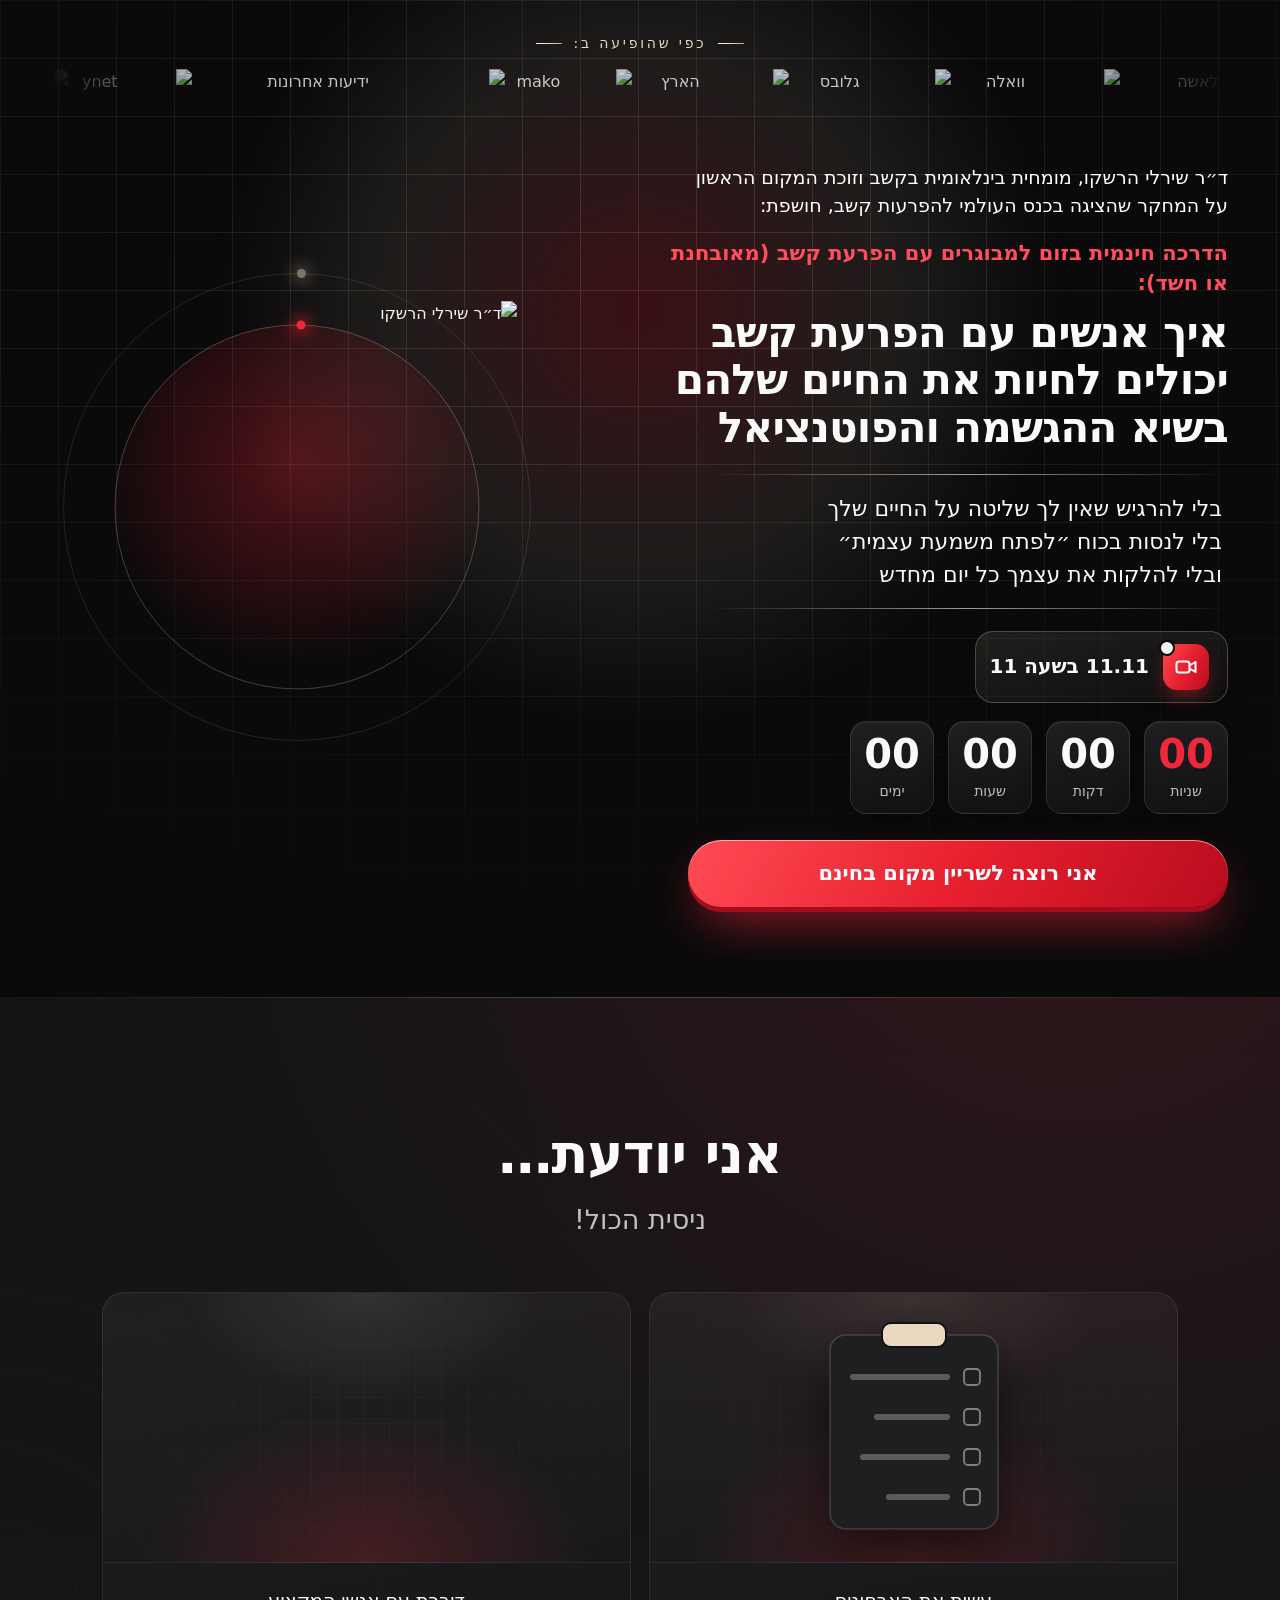
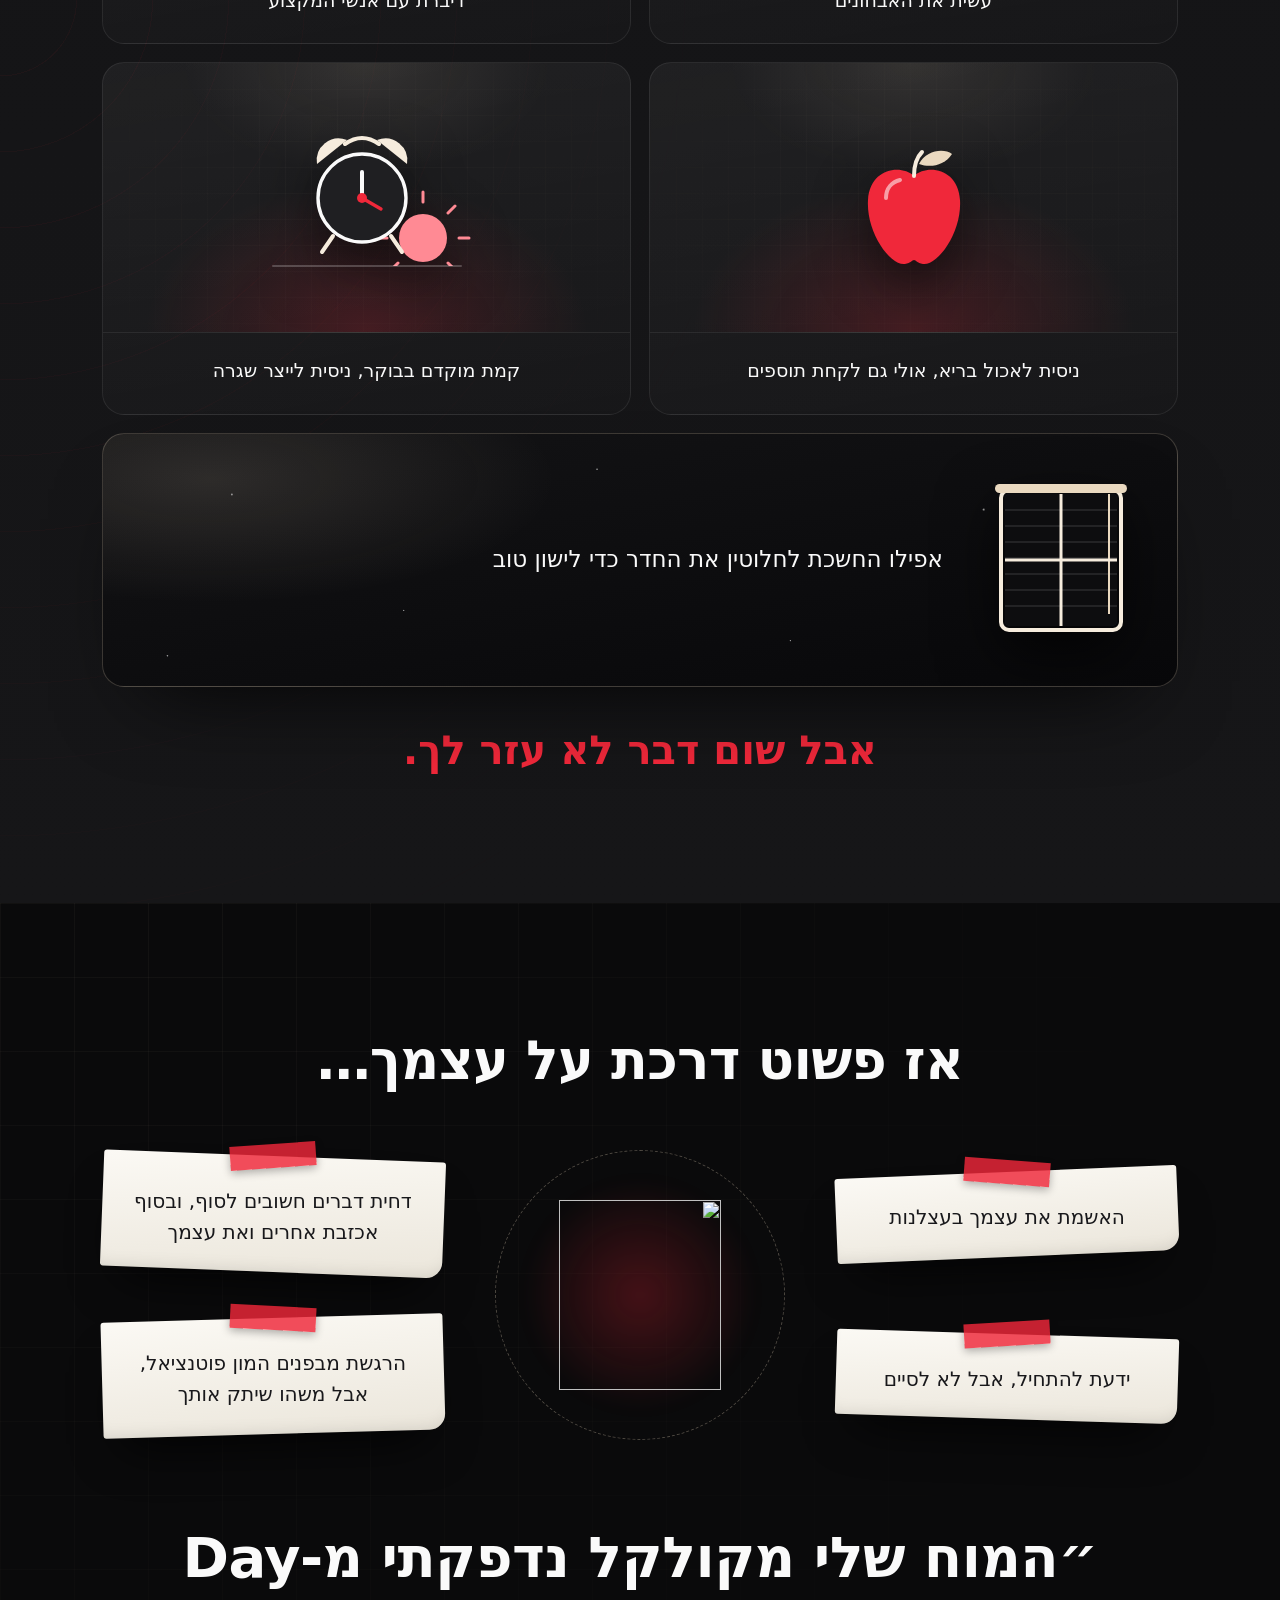
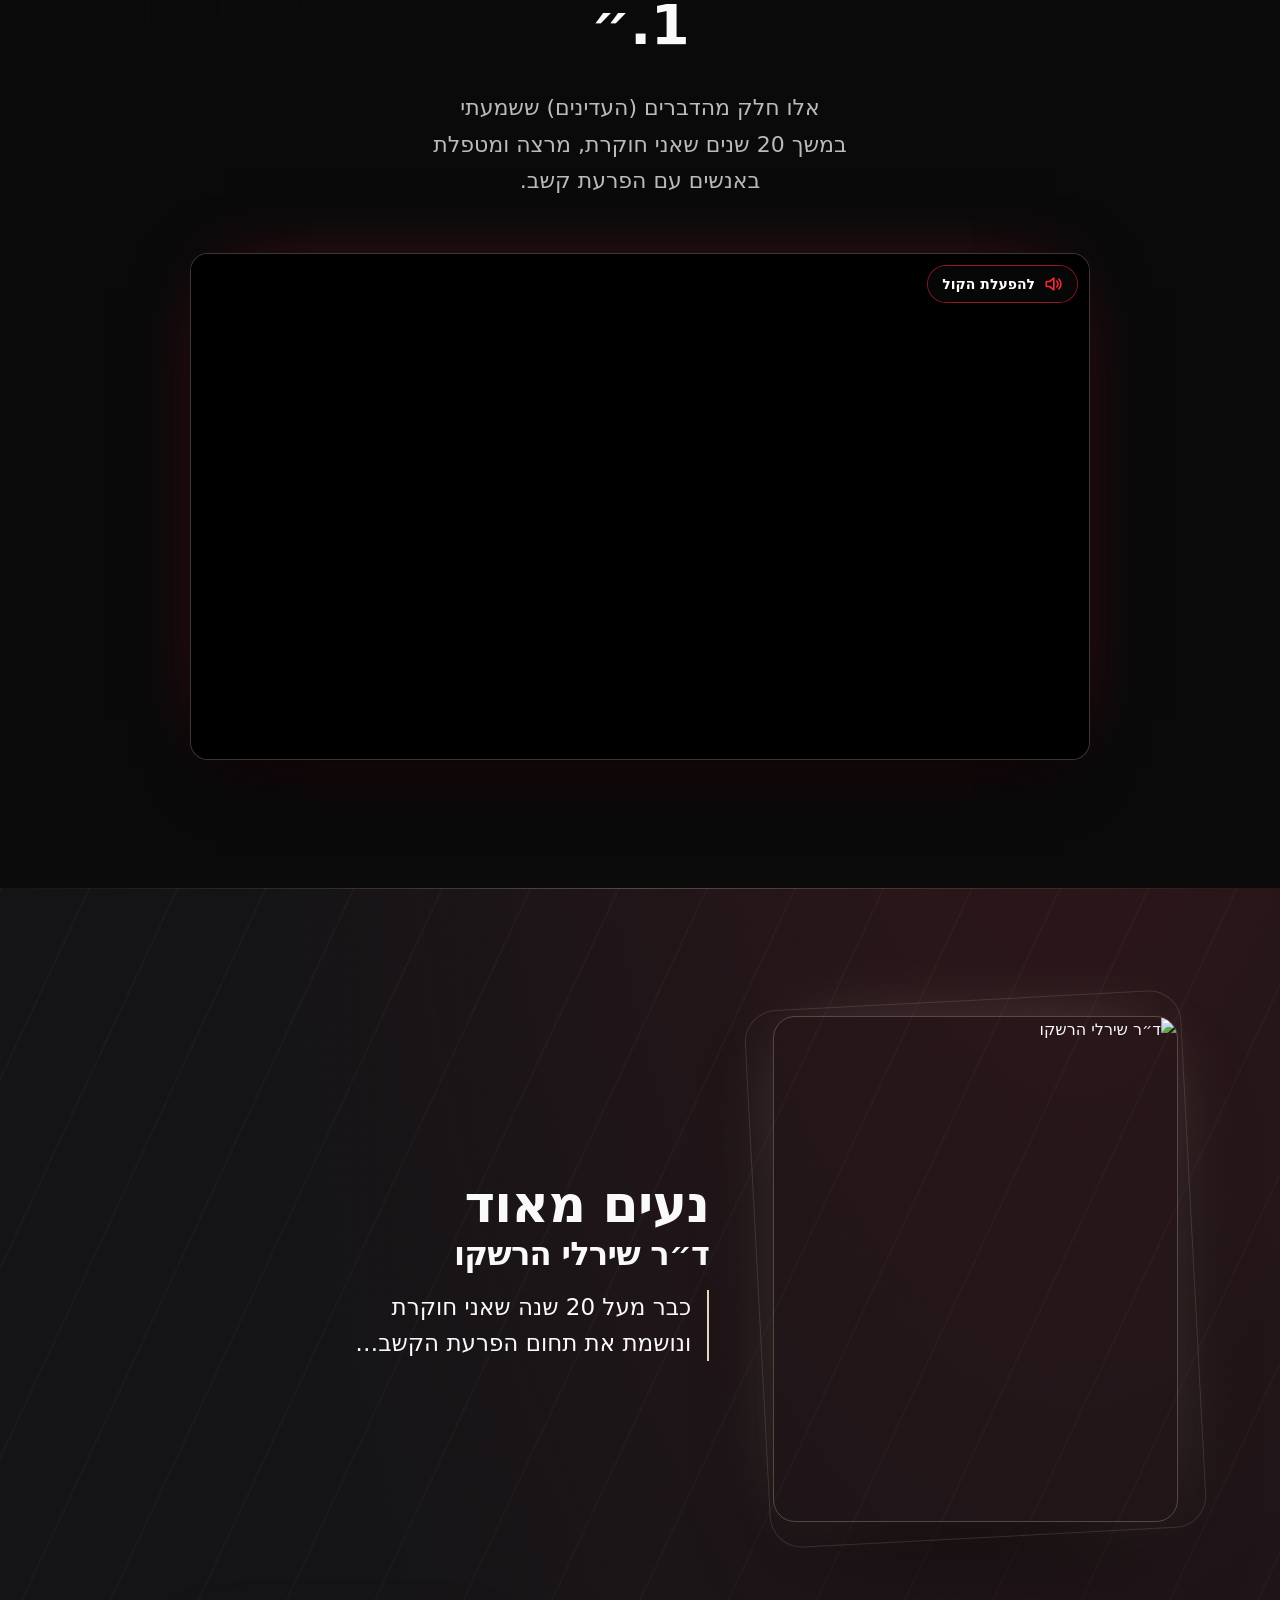
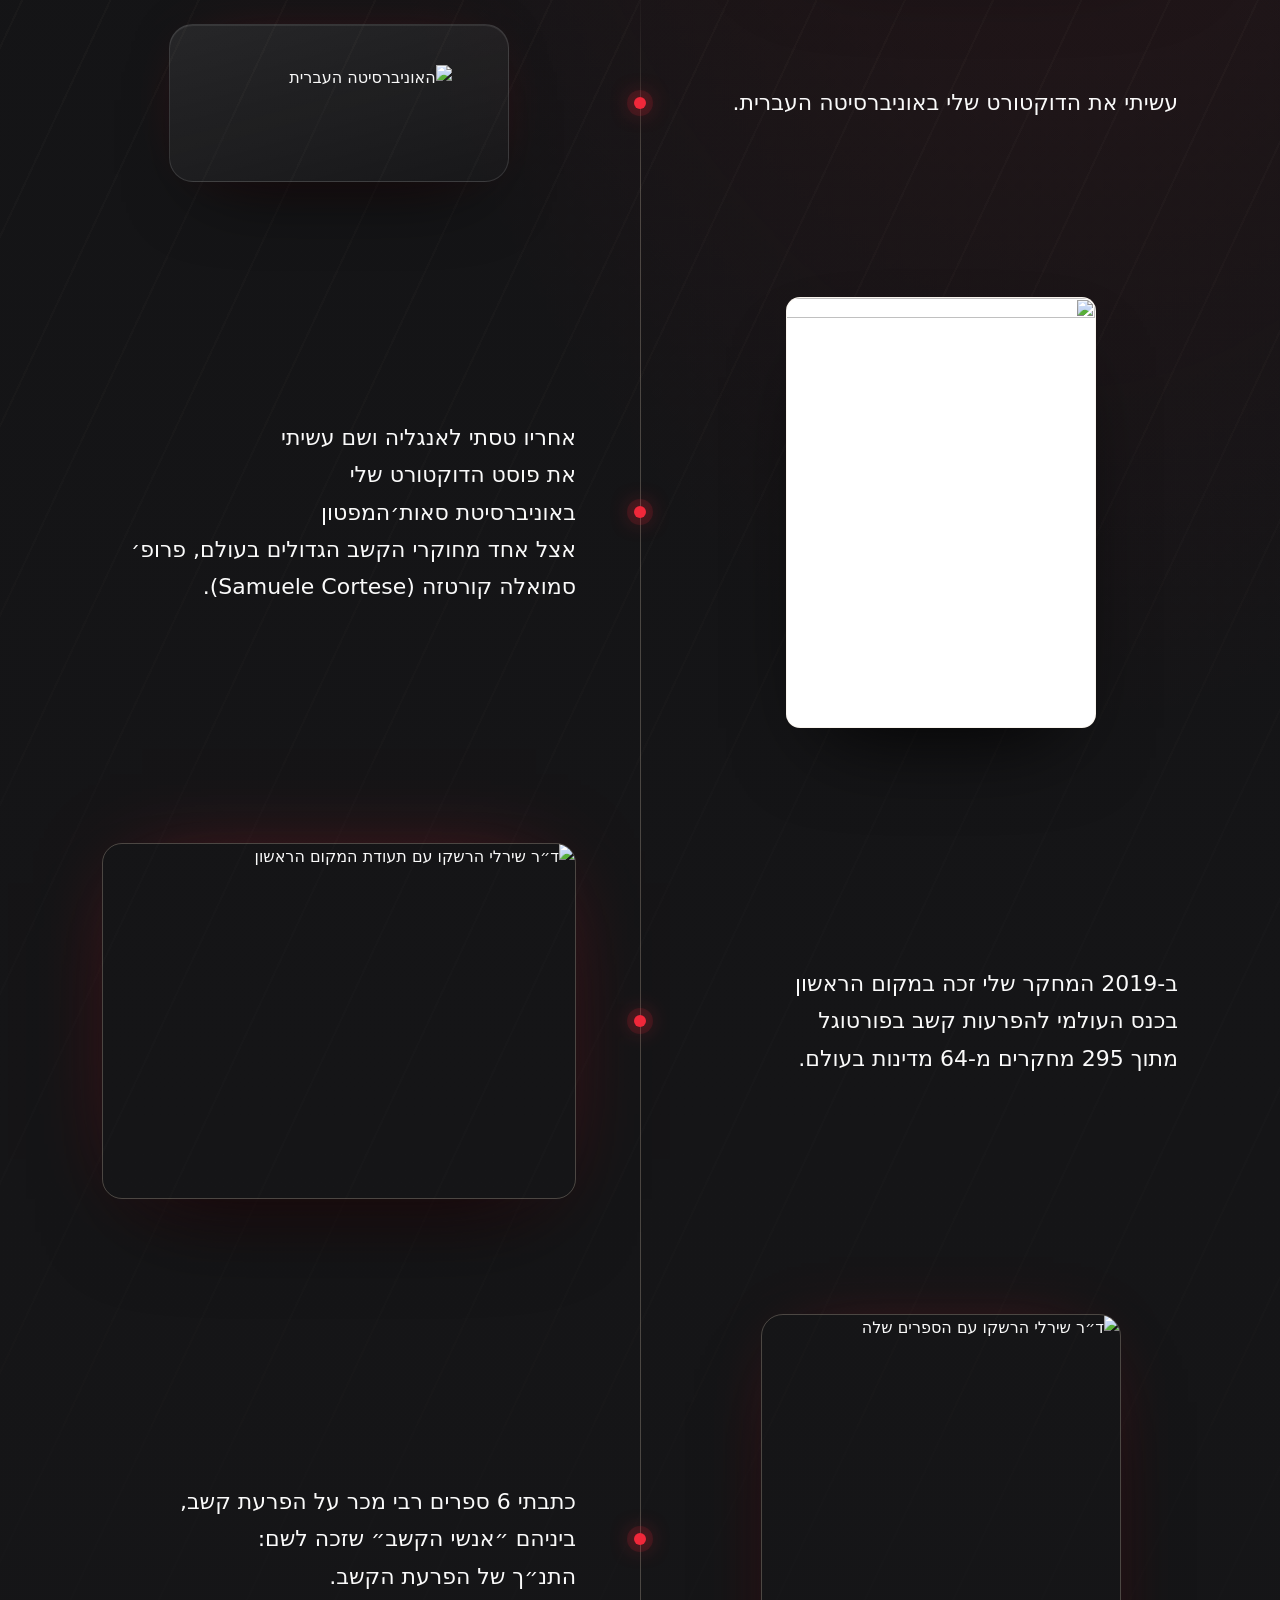
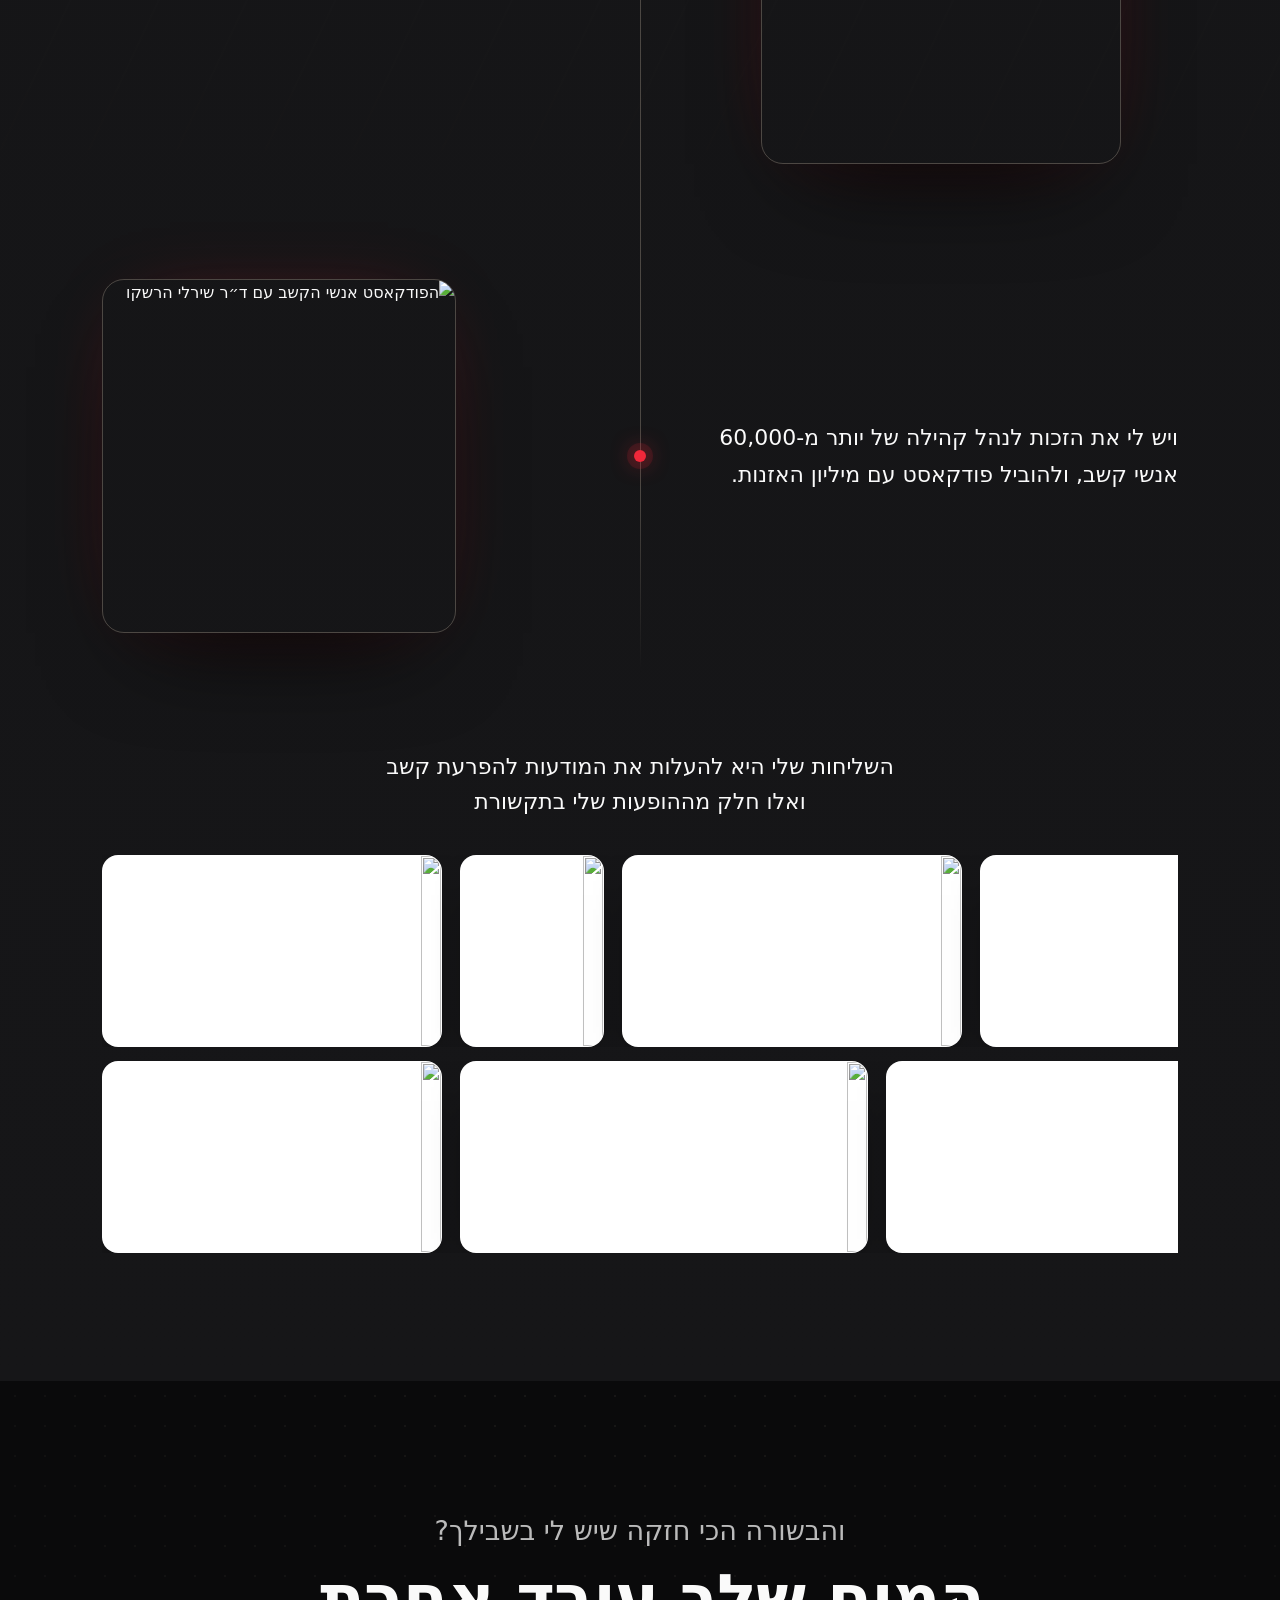
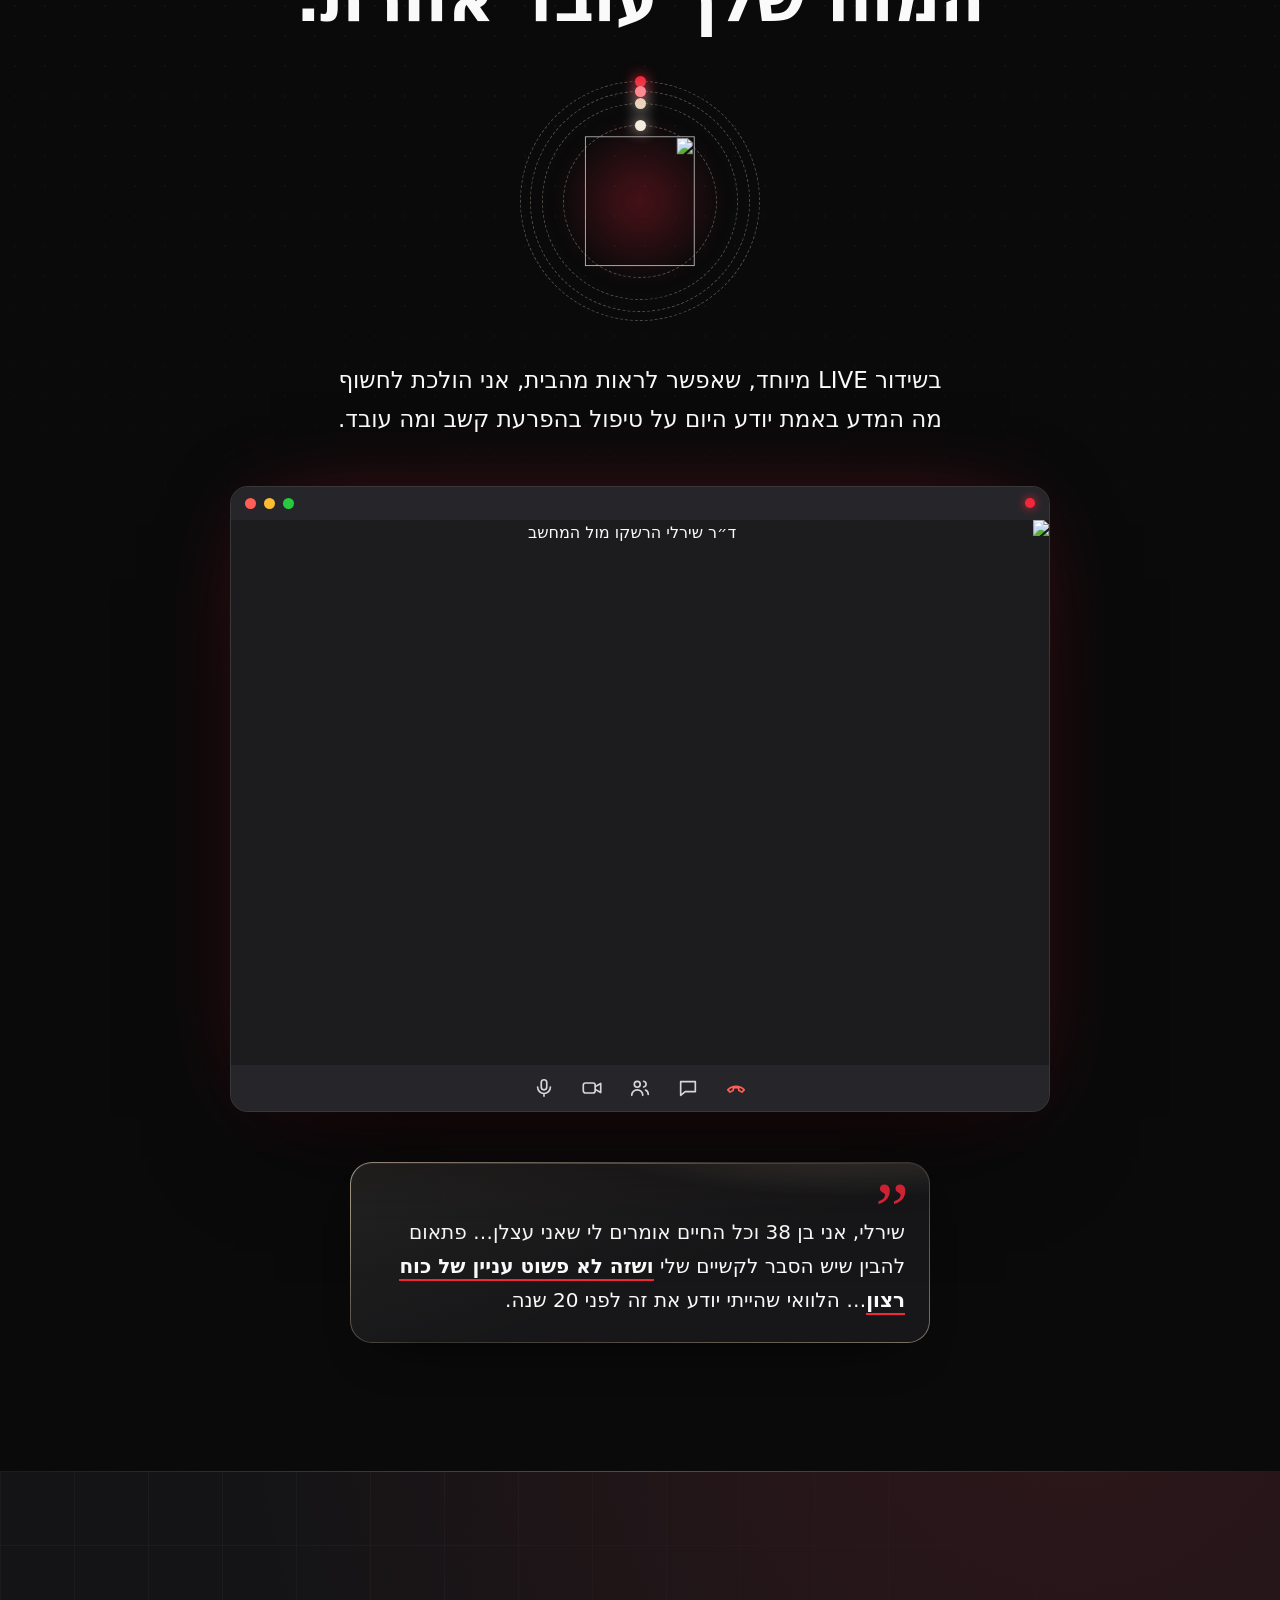
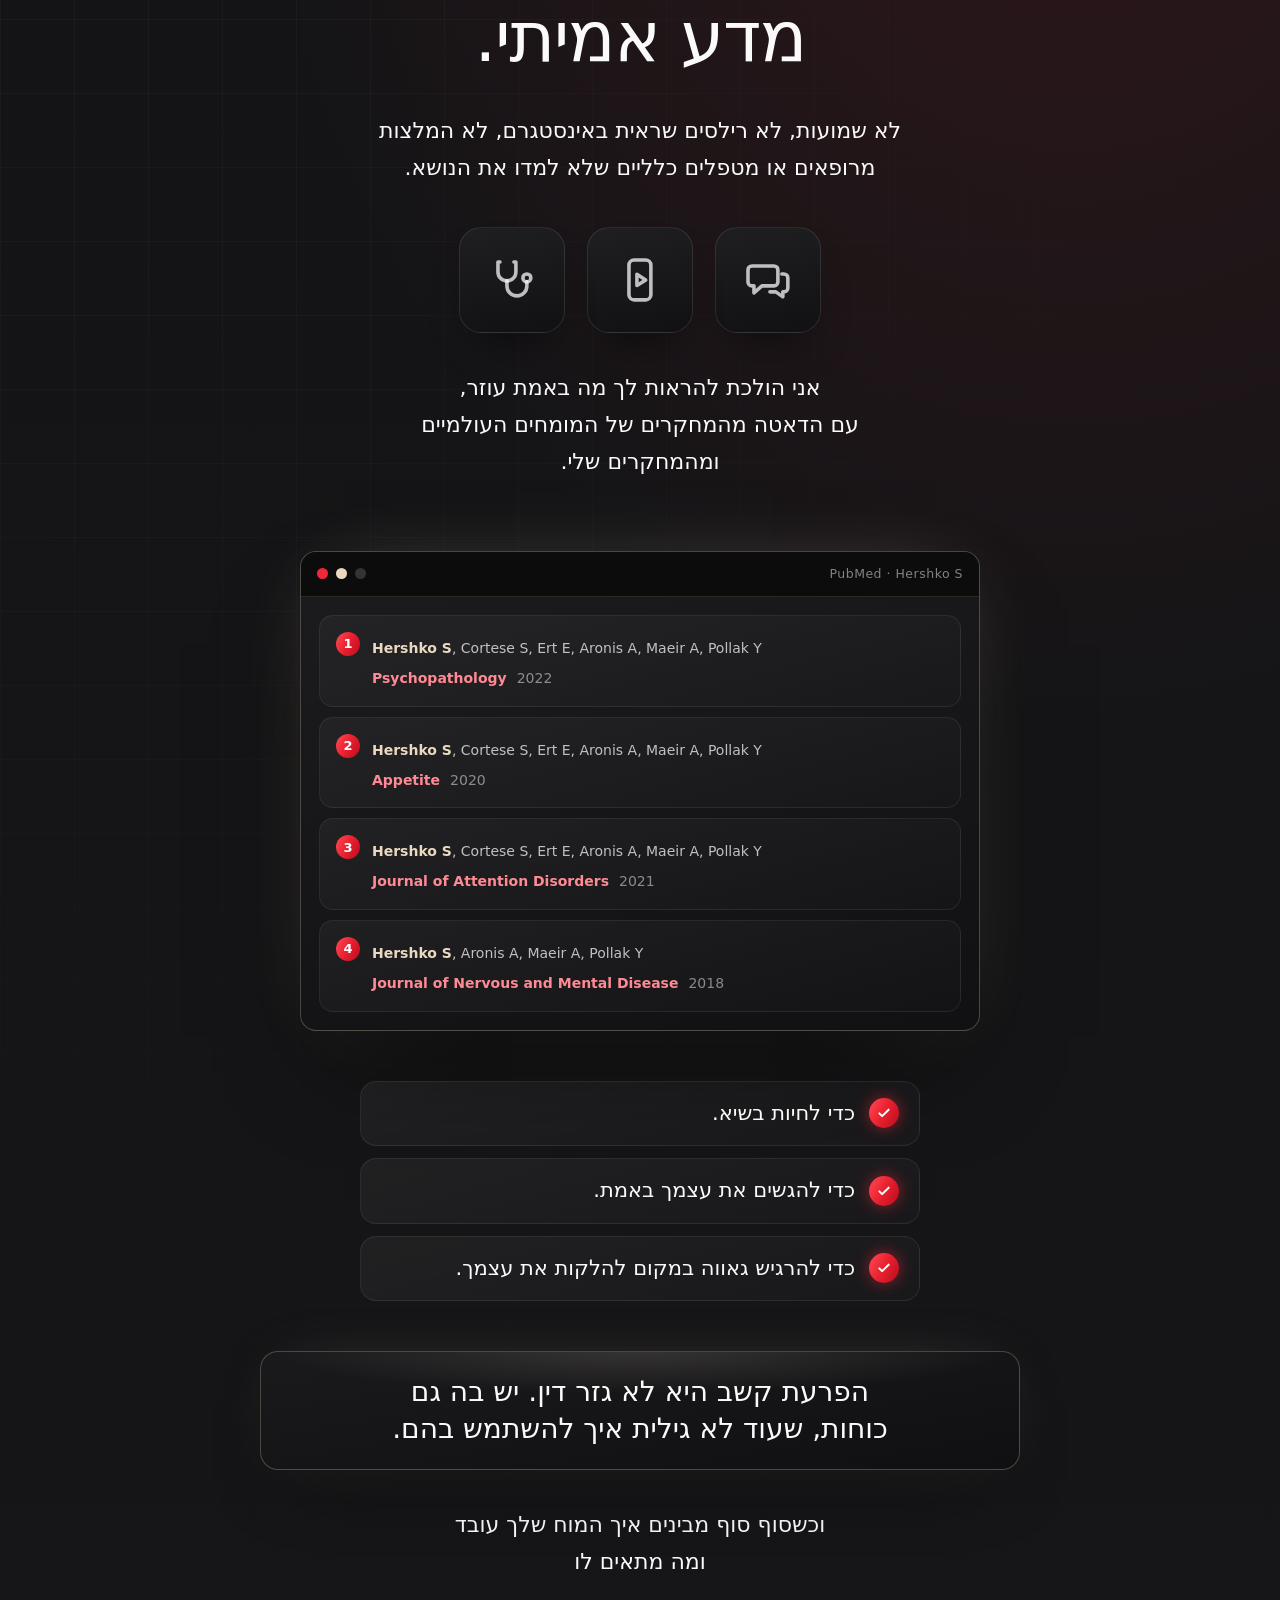
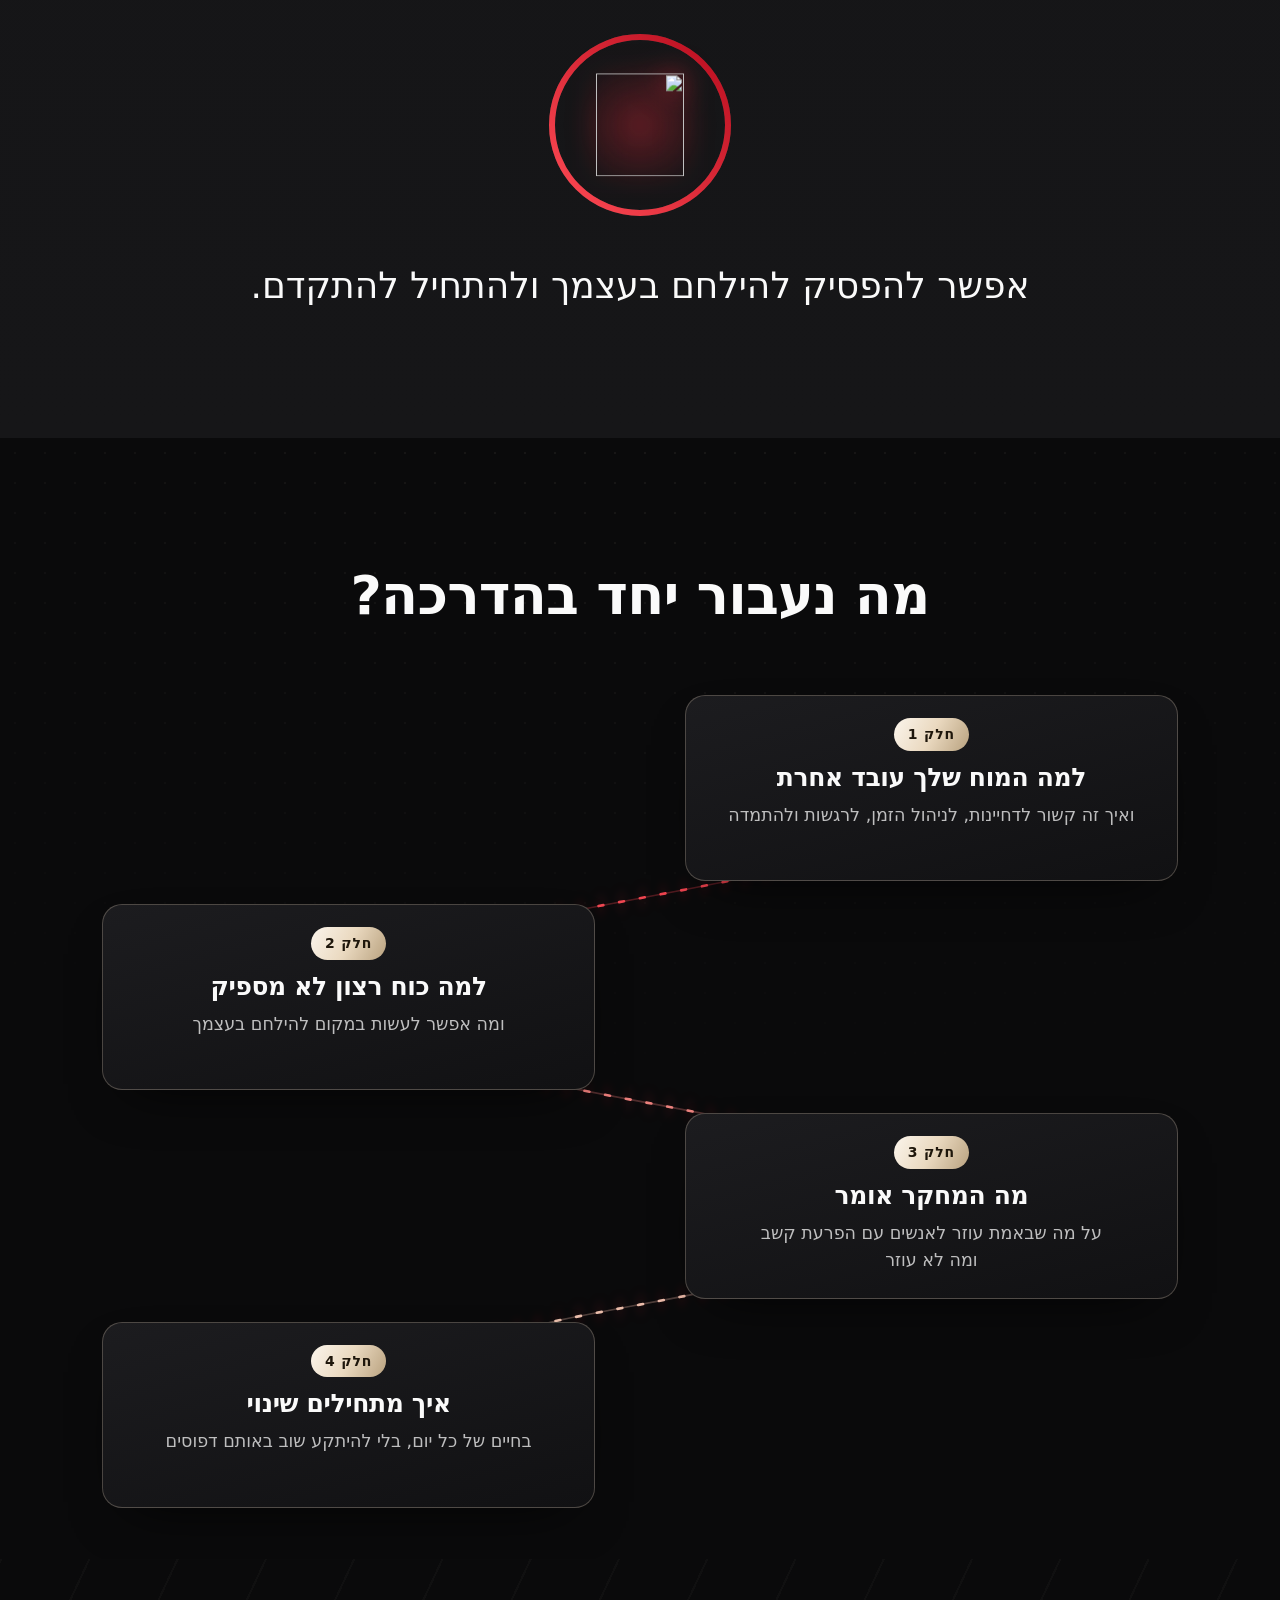
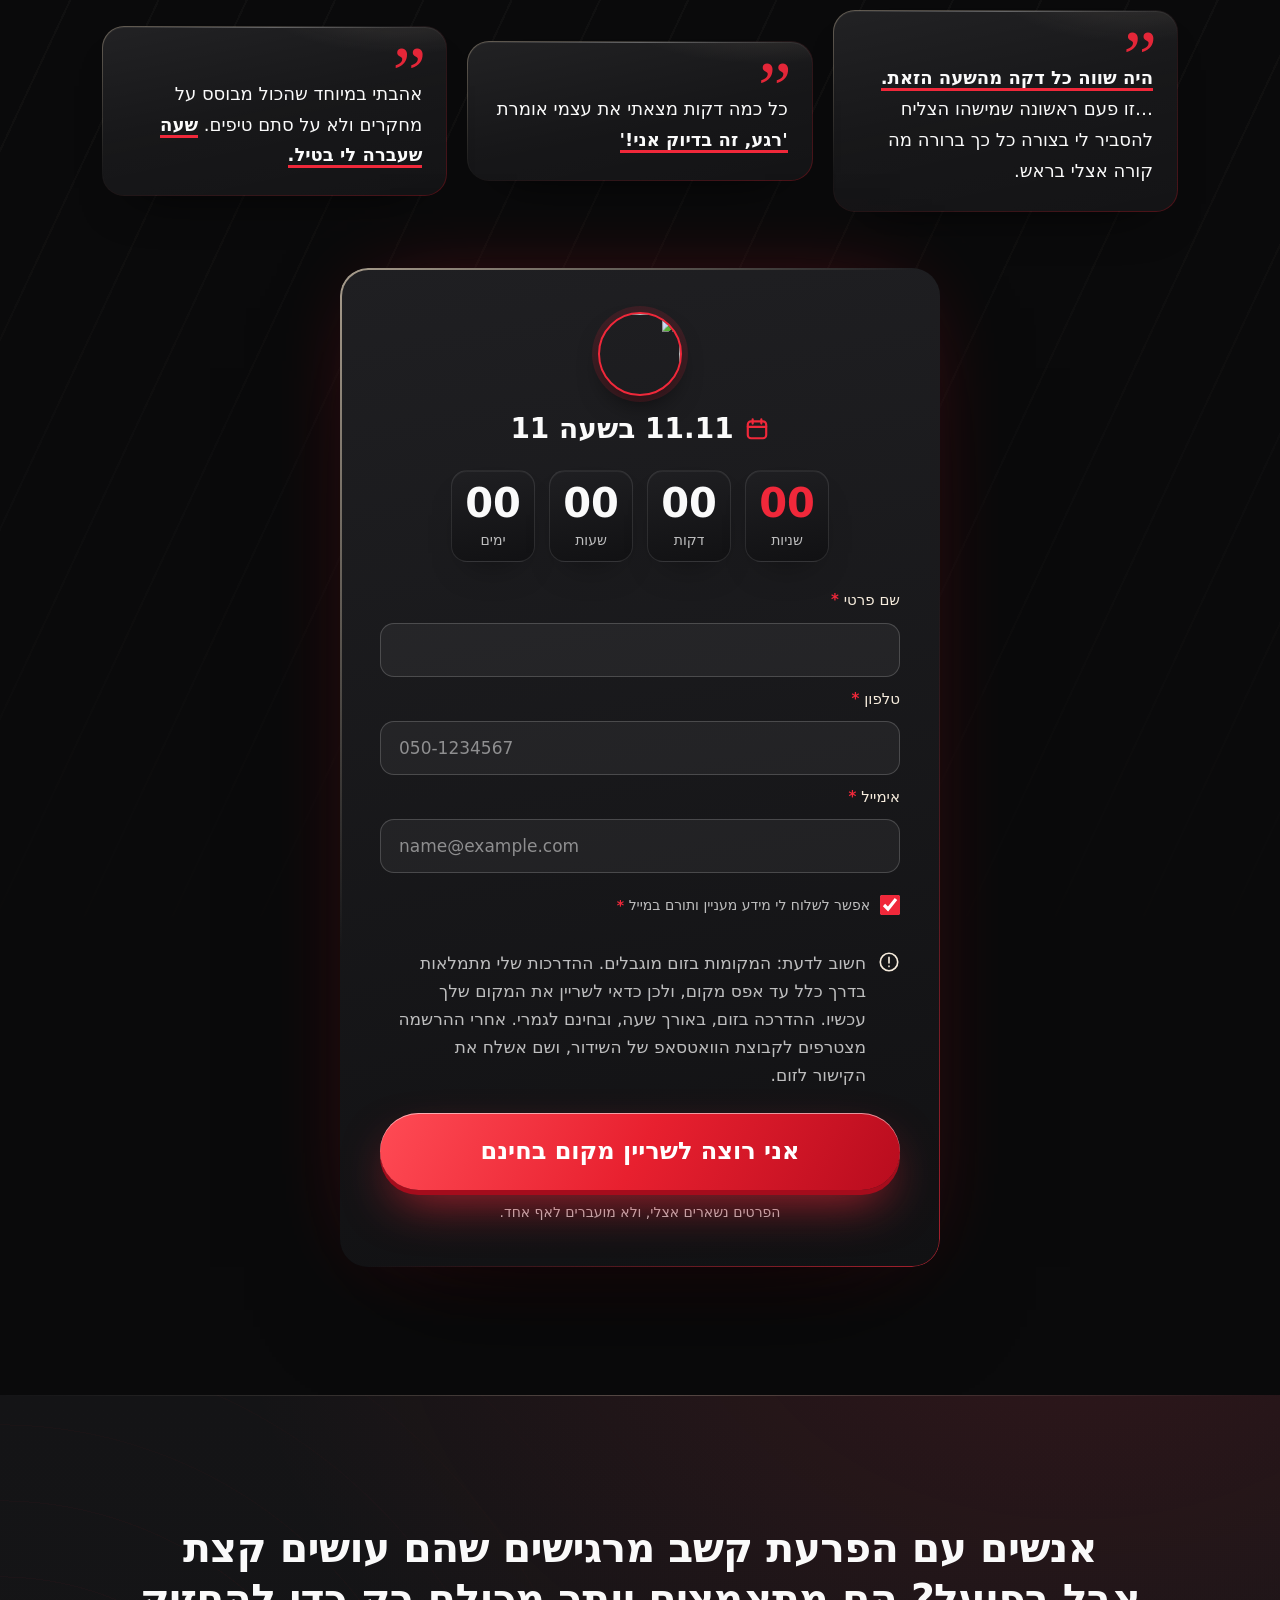
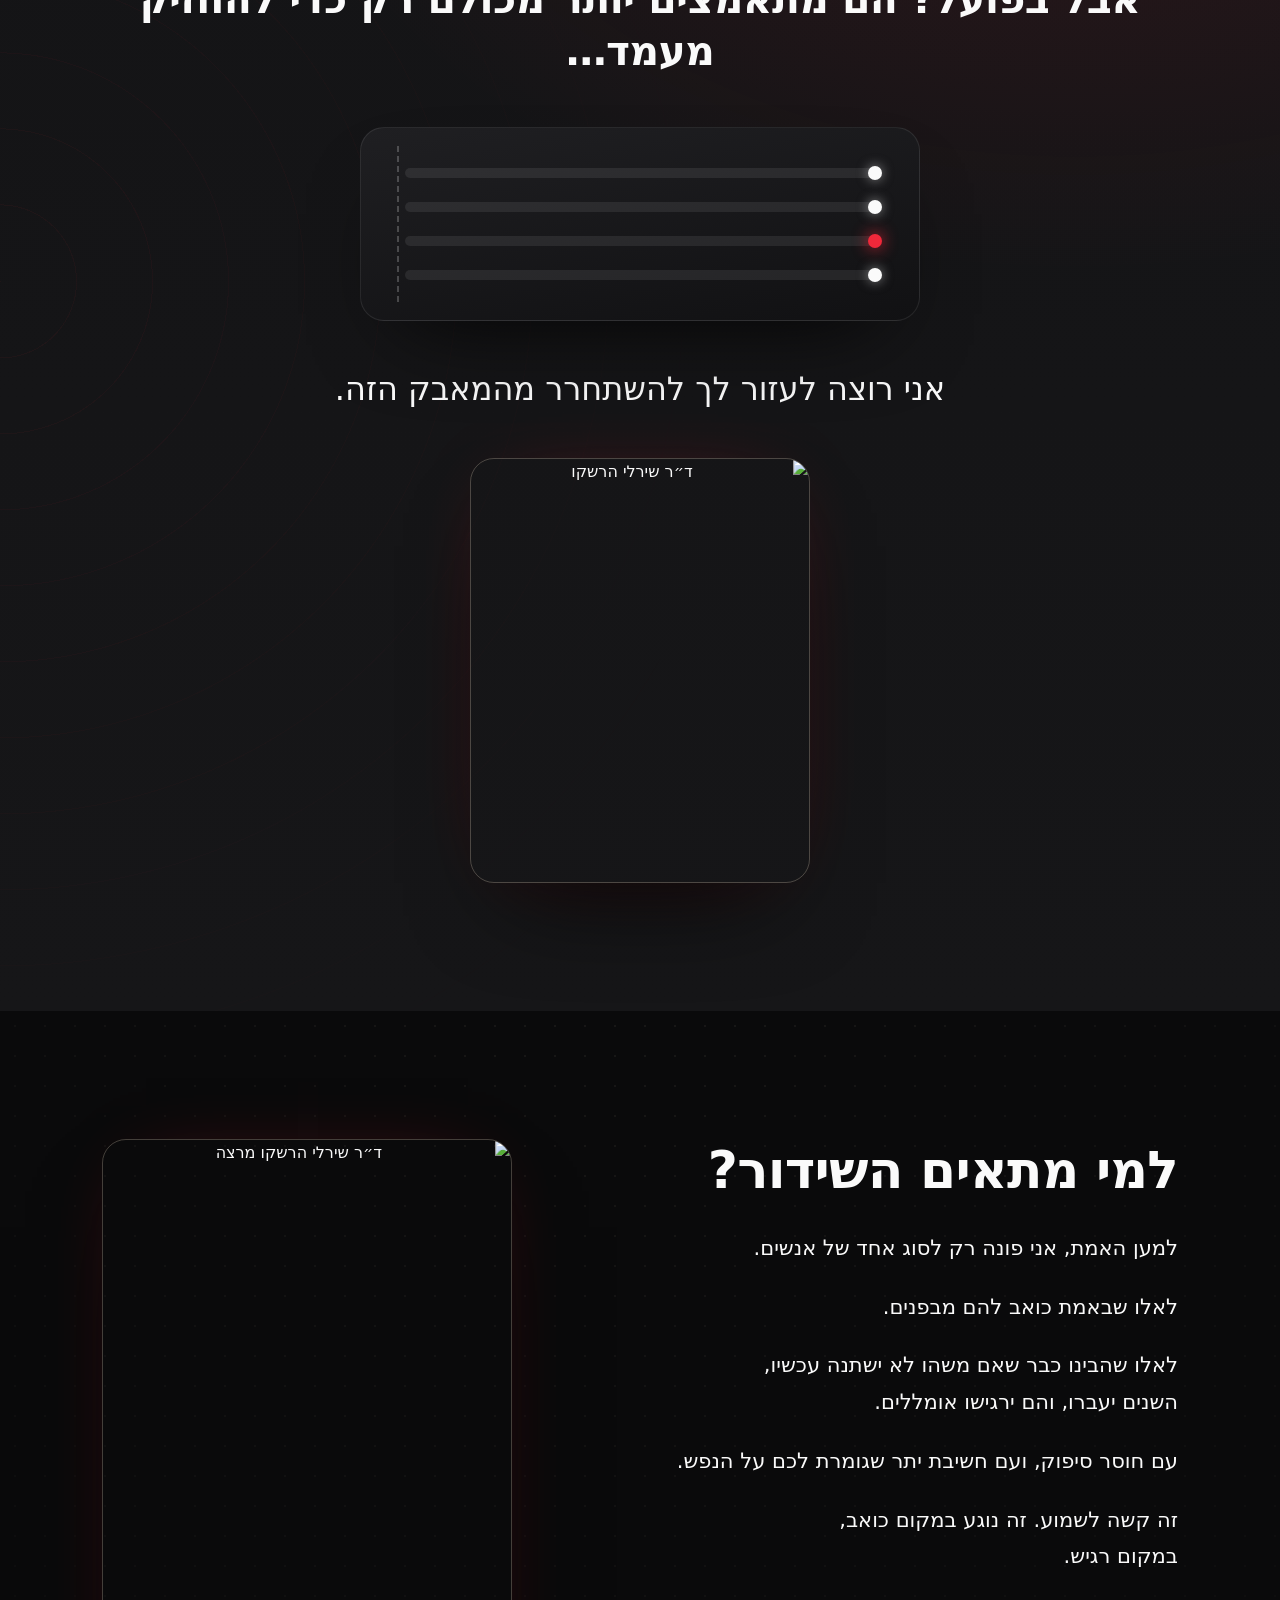
==== commit c911430f: "הטפסים בדפי הנחיתה נשלחים לוויקס, ופיקסל של מטא בכל הדפים Co-Authored-By: Claude Opus 5.5 <noreply@a" ====
--- a/webinar/index.html
+++ b/webinar/index.html
@@ -303,6 +303,7 @@
 @media (max-width:560px){.seat .btn{padding:21px 14px;font-size:clamp(17px,4.9vw,20px)}}
 .seat__demo{margin-top:12px;font-size:14px;color:var(--t-low)}
 .seat__privacy{margin-top:12px;font-size:14px;line-height:1.5;color:var(--t-mid);text-align:center}
+.pf__by{margin-top:14px;font-weight:700;font-size:15px;color:var(--a2-soft)}
 
 /* 8 · they work harder than everyone: the others glide, mine stutters */
 .hard{text-align:center}
@@ -356,6 +357,7 @@
   .streak i.on svg{opacity:1}.race__lane i{width:100%}.race__lane.me i{width:30%}
 }
 </style>
+<script src="lead-form.js" defer></script>
 </head>
 <body class="no-js">
 <div id="spot"></div>
@@ -688,12 +690,12 @@
         <input id="p1" name="phone" type="tel" autocomplete="tel" inputmode="tel" placeholder="050-1234567" required>
         <label for="m1">אימייל <span class="req" aria-hidden="true">*</span></label>
         <input id="m1" name="email" type="email" autocomplete="email" inputmode="email" placeholder="name@example.com" required>
-        <label class="seat__ok"><input type="checkbox" name="consent" required><span>אפשר לשלוח לי מידע מעניין ותורם במייל <span class="req" aria-hidden="true">*</span></span></label>
+        <label class="seat__ok"><input type="checkbox" name="consent" required checked><span>אפשר לשלוח לי מידע מעניין ותורם במייל <span class="req" aria-hidden="true">*</span></span></label>
       </div>
       <p class="seat__note"><svg viewBox="0 0 24 24" aria-hidden="true"><circle cx="12" cy="12" r="9.5"/><path d="M12 7v6M12 16.5v.5"/></svg><span>חשוב לדעת: המקומות בזום מוגבלים. ההדרכות שלי מתמלאות בדרך כלל עד אפס מקום, ולכן כדאי לשריין את המקום שלך עכשיו. ההדרכה בזום, באורך שעה, ובחינם לגמרי. אחרי ההרשמה מצטרפים לקבוצת הוואטסאפ של השידור, ושם אשלח את הקישור לזום.</span></p>
       <p class="seat__err" role="alert" hidden>כדי לשריין מקום צריך למלא שם, טלפון ואימייל ולסמן את התיבה</p>
       <button class="btn btn--pulse" type="submit">אני רוצה לשריין מקום בחינם</button>
-      <p class="seat__privacy">הפרטים נשארים אצלי, ולא מועברים לאף אחד.</p><p class="seat__demo">דמו: הטופס עוד לא מחובר</p>
+      <p class="seat__privacy">הפרטים נשארים אצלי, ולא מועברים לאף אחד.</p>
     </form>
   </div>
 </section>
@@ -750,6 +752,21 @@
 </section>
 
 <!-- ============ 9b · QUESTIONS ============ -->
+<!-- ============ PROOF WALL (no heading, like Lena's) ============ -->
+<section class="sec sec--plum bg-grid proofwall" id="s-wall">
+  <div class="wrap">
+    <div class="pf-wall" id="pfWall">
+      <figure class="pf reveal"><blockquote class="pf__txt">לא דמיינתי מעולם שיש לי הפרעת קשת, האמת שאפילו קצת לגלגתי על אלה שטוענים כי יש להם הפרעה כזו... ולגמרי במקרה אשתי קנתה את הספר שלך... <span class="hl">בקיצור: שינית לי את החיים.</span></blockquote><figcaption class="pf__by">בניה, על הספר</figcaption></figure>
+      <figure class="pf reveal" data-d="1"><blockquote class="pf__txt">לא זוכר את עצמי קורא ספר שאני מזדהה עם כל תחושה שרשומה שם. <span class="hl">ממש עשה לי טוב ונתן לי להרגיש כאילו מישהו באמת מבין מה אני מרגיש.</span></blockquote><figcaption class="pf__by">אלירן, על הספר</figcaption></figure>
+      <figure class="pf reveal" data-d="2"><blockquote class="pf__txt">...שהבאת להמון מבוגרים מענה והסבר ראוי, תודה גם על הקבוצה הזאת שאני לומדת ממנה אין סוף <span class="hl">ומבינה שאני לא "דפוקה" ולא לבד.</span></blockquote><figcaption class="pf__by">קייט, על הספר</figcaption></figure>
+      <figure class="pf reveal"><blockquote class="pf__txt"><span class="hl">סידרת לי את הראש בדרכך!</span> חשבתי שמשו אצלי שנים לא בסדר ואחרי מליון שנה אובחנתי והבנתי שכל הסימפטומים שהיו לי הם קשב וריכוז...</blockquote><figcaption class="pf__by">על הספר</figcaption></figure>
+      <figure class="pf reveal" data-d="1"><blockquote class="pf__txt">קראתי את הספר שלך אומנם סיימתי רק לפני שבוע, אבל מרגיש לי שמשהו השתנה אצלי המודעות , העצות, הדברים הקטנים , <span class="hl">משפטים שאני אומרת לבעלי ובכלל לא ידעתי ממה הם נובעים באמת.</span></blockquote><figcaption class="pf__by">על הספר</figcaption></figure>
+      <figure class="pf reveal" data-d="2"><blockquote class="pf__txt">קראתי את הספר אנשי הקשב ברצינות עוד פעם ועוד פעם. וכתבתי על זה ועשיתי תהליכים עם עצמי. <span class="hl">שינה את חיי.</span></blockquote><figcaption class="pf__by">ניסים, על הספר</figcaption></figure>
+    </div>
+    <div class="pf-dots" id="pfDots" aria-hidden="true"><i class="on"></i><i></i><i></i><i></i><i></i><i></i></div>
+  </div>
+</section>
+
 <section class="sec bg-rings faqsec" id="s-faq">
   <div class="wrap">
     <figure class="faq__figure reveal"><img src="assets/black-lace.jpg" alt="ד״ר שירלי הרשקו" width="900" height="1040" loading="lazy"></figure>
@@ -794,11 +811,11 @@
         <input id="p2" name="phone" type="tel" autocomplete="tel" inputmode="tel" placeholder="050-1234567" required>
         <label for="m2">אימייל <span class="req" aria-hidden="true">*</span></label>
         <input id="m2" name="email" type="email" autocomplete="email" inputmode="email" placeholder="name@example.com" required>
-        <label class="seat__ok"><input type="checkbox" name="consent" required><span>אפשר לשלוח לי מידע מעניין ותורם במייל <span class="req" aria-hidden="true">*</span></span></label>
+        <label class="seat__ok"><input type="checkbox" name="consent" required checked><span>אפשר לשלוח לי מידע מעניין ותורם במייל <span class="req" aria-hidden="true">*</span></span></label>
       </div>
       <p class="seat__err" role="alert" hidden>כדי לשריין מקום צריך למלא שם, טלפון ואימייל ולסמן את התיבה</p>
       <button class="btn" type="submit">אני רוצה לשריין מקום בחינם</button>
-      <p class="seat__privacy">הפרטים נשארים אצלי, ולא מועברים לאף אחד.</p><p class="seat__demo">דמו: הטופס עוד לא מחובר</p>
+      <p class="seat__privacy">הפרטים נשארים אצלי, ולא מועברים לאף אחד.</p>
     </form>
   </div>
 </section>
@@ -839,7 +856,7 @@
   var go=d.querySelector("[data-go]");
   if(go) go.addEventListener("click",function(){ setTimeout(function(){ try{ d.getElementById("n1").focus({preventScroll:true}); }catch(e){} },700); });
 
-  /* both forms. DEMO ONLY: the real version sends the lead to the mailing list, then goes to the thank you page */
+  /* both forms: the registration goes to Wix (lead-form.js), then on to the thank you page */
   [].forEach.call(d.querySelectorAll("[data-seat]"),function(form){
     form.addEventListener("submit",function(e){
       e.preventDefault();
@@ -849,7 +866,9 @@
       [].forEach.call(req,function(i){ var no=bad.indexOf(i)>-1; if(i.type==="checkbox") i.parentNode.classList.toggle("is-bad",no); else i.style.borderColor=no?"var(--a1)":""; });
       var err=form.querySelector(".seat__err"); if(err) err.hidden=!bad.length;
       if(bad.length){ bad[0].focus(); return; }
-      location.href="todah.html?n="+encodeURIComponent(form.querySelector('input[name="name"]').value.trim());
+      var nm=form.querySelector('input[name="name"]').value.trim(), btn=form.querySelector("button[type=submit]");
+      btn.disabled=true;
+      (window.sendLead?window.sendLead(form,"webinar-adults"):Promise.resolve(false)).then(function(){ location.href="todah.html?n="+encodeURIComponent(nm); });
     });
   });
 })();
--- a/webinar/lp.css
+++ b/webinar/lp.css
@@ -0,0 +1,1078 @@
+/* Mor landing page kit. Born from the Lena page (02.10.2026) that Mor called one of the most beautiful pages built for him.
+   Method: ../method.md. Mechanisms: ../mechanisms.md. Re-skin through :root only. */
+/* ============================================================
+   קוד השליטה הסומטית · דוגמת עיצוב 02.10
+   אותו קופי ואותן תמונות של הדף החי, בשפת עיצוב חדשה.
+   ============================================================ */
+:root{
+  /* palette: Dr. Shirley Hershko webinar, 20.10 round 2 (Mor: "שחור אדום לבן אפור"). Neutral black, one red for the free seat, white text, gray for structure */
+  --bg:#0a0a0b; --bg-rgb:10,10,11; --bg-2:#111113; --glow-rgb:150,20,32;
+  --sf-1:#111113; --sf-2:#141416; --sf-3:#161618; --sf-4:#1f1f22; --sf-5:#1a1a1d; --sf-6:#101012; --sf-7:#0c0c0d; --sf-8:#1c1c1f;
+  --ivory:#fafafa; --ivory-rgb:250,250,250;
+  --t-hi:#fafafa; --t-mid:rgba(var(--ivory-rgb),.74); --t-low:rgba(var(--ivory-rgb),.5);
+  --a1:#f0283a; --a1-rgb:240,40,58; --a1-soft:#ff8a94; --a1-deep:#a50c1c; --a1-line:rgba(var(--a1-rgb),.34);
+  --a1-grad:linear-gradient(118deg,#ff4b55 0%,#e8202f 50%,#b80c1e 100%); --a1-ink:#ffffff;
+  --name-grad:linear-gradient(112deg,#ffffff,#d4d4d8 40%,#f0283a 85%);
+  --a2:#ead9c0; --a2-rgb:234,217,192; --a2-soft:#f6ecdd; --a2-line:rgba(var(--a2-rgb),.26);
+  --a2-grad:linear-gradient(118deg,#fbf5ec 0%,#ead9c0 50%,#b9a27f 100%); --a2-ink:#1e160b;
+  /* signals: yes / price, and no / struck price. Kept inside the four colors */
+  --ok:#f4f4f5; --ok-rgb:244,244,245; --no:#ff8a94; --no-rgb:255,138,148;
+  --maxw:1180px;
+  --ease:cubic-bezier(.22,.61,.36,1); --ease-out:cubic-bezier(.16,1,.3,1);
+  --sans:"Heebo",system-ui,Arial,sans-serif;
+}
+*{margin:0;padding:0;box-sizing:border-box}
+html{overflow-x:clip}
+body{font-family:var(--sans);background:var(--bg);color:var(--t-hi);direction:rtl;text-align:right;overflow-x:clip;
+  -webkit-font-smoothing:antialiased;line-height:1.62;font-weight:400}
+img{max-width:100%;height:auto;display:block}
+a{color:inherit}
+.wrap{width:100%;max-width:var(--maxw);margin-inline:auto;padding-inline:clamp(20px,5vw,52px)}
+.narrow{max-width:820px;margin-inline:auto}
+section{position:relative}
+
+/* cursor light, desktop only */
+#spot{position:fixed;inset:0;z-index:1;pointer-events:none;opacity:0;transition:opacity .6s;mix-blend-mode:screen;
+  background:radial-gradient(circle 300px at var(--mx,50%) var(--my,30%),rgba(var(--a1-rgb),.09),transparent 62%)}
+body.spot-on #spot{opacity:1}
+
+/* ---------- type ---------- */
+h1,h2,h3,h4{font-weight:900;line-height:1.1;letter-spacing:-.015em;text-wrap:balance}
+h2{font-size:clamp(29px,5vw,54px)}
+.gt-a1{background:var(--a1-grad);-webkit-background-clip:text;background-clip:text;-webkit-text-fill-color:transparent;color:transparent}
+.gt-a2{background:var(--a2-grad);-webkit-background-clip:text;background-clip:text;-webkit-text-fill-color:transparent;color:transparent}
+.hot{color:var(--a1);font-weight:700}
+.lead{font-size:clamp(18px,2.2vw,23px);color:var(--t-hi);line-height:1.55}
+.sub{font-weight:300;font-size:clamp(17px,2vw,21px);color:var(--t-mid);line-height:1.6}
+.muted{font-weight:300;font-size:clamp(15px,1.7vw,17px);color:var(--t-low)}
+.center{text-align:center}
+p{text-wrap:pretty}
+.hero__kicker,.hero__sub,.story__flow p,.about__teach,.about__more p,.lead,.sub,.product__kicker,.product__lead,.bonus__hot,.anchor__sum,.hair,.stats__kicker,.dont__tail,.statrail p,.ctanote{text-wrap:balance}
+
+/* ---------- sections + textures ---------- */
+.sec{padding-block:clamp(78px,10vw,140px);overflow:hidden}
+.sec>.wrap{position:relative;z-index:1}
+.sec--plum{background:radial-gradient(120% 90% at 84% -10%,rgba(var(--a1-rgb),.13),transparent 55%),linear-gradient(180deg,var(--sf-2),var(--sf-3))}
+.sec--plum::after{content:"";position:absolute;inset-inline:0;top:0;height:1px;background:linear-gradient(90deg,transparent,var(--a2-line),transparent)}
+.bg-dots::before,.bg-grid::before,.bg-rings::before,.bg-streaks::before{content:"";position:absolute;inset:0;z-index:0;pointer-events:none}
+.bg-dots::before{background-image:radial-gradient(rgba(var(--a2-rgb),.16) 1px,transparent 1.5px);background-size:30px 30px;
+  -webkit-mask-image:radial-gradient(135% 95% at 50% -8%,#000,transparent 74%);mask-image:radial-gradient(135% 95% at 50% -8%,#000,transparent 74%);opacity:.45}
+.bg-grid::before{background-image:linear-gradient(rgba(var(--a2-rgb),.07) 1px,transparent 1px),linear-gradient(90deg,rgba(var(--a2-rgb),.07) 1px,transparent 1px);background-size:74px 74px;
+  -webkit-mask-image:radial-gradient(120% 105% at 12% 0%,#000,transparent 68%);mask-image:radial-gradient(120% 105% at 12% 0%,#000,transparent 68%);opacity:.6}
+.bg-rings::before{background-image:repeating-radial-gradient(circle at 0% 40%,rgba(var(--a1-rgb),.07) 0 1px,transparent 1px 76px);
+  -webkit-mask-image:radial-gradient(85% 120% at 0% 40%,#000,transparent 72%);mask-image:radial-gradient(85% 120% at 0% 40%,#000,transparent 72%);opacity:.7}
+.bg-streaks::before{background-image:repeating-linear-gradient(115deg,rgba(var(--a2-rgb),.04) 0 2px,transparent 2px 80px);
+  -webkit-mask-image:linear-gradient(180deg,#000,transparent 80%);mask-image:linear-gradient(180deg,#000,transparent 80%);opacity:.8}
+
+/* ---------- button: one button for the whole page ---------- */
+.btn{position:relative;display:inline-block;text-align:center;text-decoration:none;cursor:pointer;border:none;
+  font-family:var(--sans);font-weight:900;font-size:clamp(17px,1.9vw,21px);line-height:1.2;color:var(--a1-ink);
+  padding:21px 44px;border-radius:999px;background:var(--a1-grad);overflow:hidden;
+  box-shadow:0 5px 0 var(--a1-deep),0 22px 50px -14px rgba(var(--a1-rgb),.75),inset 0 1px 0 rgba(255,255,255,.55);
+  transition:transform .35s var(--ease-out),box-shadow .35s var(--ease-out)}
+.btn::after{content:"";position:absolute;inset:0;background:linear-gradient(115deg,transparent 30%,rgba(255,255,255,.65) 50%,transparent 70%);transform:translateX(-130%);transition:transform .9s var(--ease)}
+.btn:hover{transform:translateY(-3px);box-shadow:0 8px 0 var(--a1-deep),0 30px 64px -14px rgba(var(--a1-rgb),.9),inset 0 1px 0 rgba(255,255,255,.6)}
+.btn:hover::after{transform:translateX(130%)}
+.btn:active{transform:translateY(4px);box-shadow:0 1px 0 var(--a1-deep),0 12px 30px -14px rgba(var(--a1-rgb),.7),inset 0 1px 0 rgba(255,255,255,.4)}
+.btn .lock{white-space:nowrap}
+.btn--pulse{animation:btnPulse 2.2s var(--ease) infinite}
+@keyframes btnPulse{0%,100%{box-shadow:0 5px 0 var(--a1-deep),0 22px 50px -14px rgba(var(--a1-rgb),.75),inset 0 1px 0 rgba(255,255,255,.55),0 0 0 0 rgba(var(--a1-rgb),.45)}
+  50%{box-shadow:0 5px 0 var(--a1-deep),0 26px 58px -14px rgba(var(--a1-rgb),.9),inset 0 1px 0 rgba(255,255,255,.55),0 0 0 16px rgba(var(--a1-rgb),0)}}
+.ctabox{margin-top:28px;text-align:center}
+.ctanote{margin-top:16px;font-weight:300;font-size:14.5px;color:var(--t-low);line-height:1.6;text-align:center}
+.paynote{margin-top:14px;font-weight:300;font-size:14.5px;color:var(--t-mid);text-align:center}
+.cards-img{width:min(363px,100%);margin:18px auto 0}
+
+/* ---------- reveal ---------- */
+.js .reveal{opacity:0;transform:translateY(34px);transition:opacity 1s var(--ease-out),transform 1.1s var(--ease-out)}
+.js .reveal.in{opacity:1;transform:none}
+.js .reveal[data-d="1"]{transition-delay:.1s}.js .reveal[data-d="2"]{transition-delay:.22s}
+.js .reveal[data-d="3"]{transition-delay:.34s}.js .reveal[data-d="4"]{transition-delay:.46s}
+.js .reveal.done{transition-delay:0s;transition-duration:.5s}
+.js .fly-r{opacity:0;transform:translate(22%,40px) rotate(9deg);transition:opacity 1s var(--ease-out),transform 1.3s var(--ease-out)}
+.js .fly-l{opacity:0;transform:translate(-22%,40px) rotate(-9deg);transition:opacity 1s var(--ease-out),transform 1.3s var(--ease-out)}
+.js .fly-r.in{opacity:1;transform:rotate(2.2deg)}
+.js .fly-l.in{opacity:1;transform:rotate(-2.2deg)}
+/* words that light up with the scroll */
+.js [data-sfade] .w{opacity:.16;transition:opacity .3s linear}
+.js [data-sfade] .w.lit{opacity:1}
+/* hero headline: words rise in on load */
+.js .rise .w{display:inline-block;opacity:0;transform:translateY(.55em);filter:blur(6px);
+  transition:opacity .8s var(--ease-out),transform .9s var(--ease-out),filter .8s var(--ease-out);transition-delay:calc(var(--i)*55ms + .15s)}
+.js .rise.go .w{opacity:1;transform:none;filter:none}
+
+/* ============================================================
+   1 · HERO
+   ============================================================ */
+.hero{min-height:100svh;display:flex;align-items:center;overflow:hidden;isolation:isolate;padding-block:26px clamp(56px,8vw,90px)}
+.hero__grid{position:absolute;inset:0;z-index:-3;opacity:.55;animation:gridPan 30s linear infinite;
+  background:linear-gradient(var(--a2-line) 1px,transparent 1px) 0 0/100% 58px,linear-gradient(90deg,var(--a2-line) 1px,transparent 1px) 0 0/58px 100%;
+  -webkit-mask-image:radial-gradient(125% 90% at 50% 28%,#000 4%,transparent 70%);mask-image:radial-gradient(125% 90% at 50% 28%,#000 4%,transparent 70%)}
+@keyframes gridPan{to{background-position:0 -58px,-58px 0}}
+.hero__beam{position:absolute;z-index:-3;top:-14%;left:50%;width:90vw;height:90vw;max-width:900px;max-height:900px;transform:translateX(-50%);filter:blur(20px);
+  background:radial-gradient(circle,rgba(var(--a1-rgb),.22),rgba(var(--a2-rgb),.09) 40%,transparent 66%);animation:beat 7s var(--ease) infinite}
+@keyframes beat{0%,100%{opacity:.8;transform:translateX(-50%) scale(1)}50%{opacity:1;transform:translateX(-50%) scale(1.08)}}
+.hero__in{width:100%}
+.seen{text-align:center}
+.seen__t{font-weight:500;font-size:14px;letter-spacing:.2em;color:var(--a2);display:inline-flex;align-items:center;gap:.8em}
+.seen__t::before,.seen__t::after{content:"";width:26px;height:1px;background:var(--a2-grad)}
+.marquee{overflow:hidden;direction:ltr;margin-top:14px;-webkit-mask-image:linear-gradient(90deg,transparent,#000 12%,#000 88%,transparent);mask-image:linear-gradient(90deg,transparent,#000 12%,#000 88%,transparent)}
+.marquee__track{display:flex;align-items:center;gap:44px;width:max-content;will-change:transform}
+.marquee__track img{height:34px;width:auto;max-width:none;opacity:.78;flex:0 0 auto}.marquee__track img.tight{height:23px}
+
+.hero__cols{margin-top:clamp(30px,5vw,60px);display:grid;gap:10px;justify-items:center;text-align:center}
+.hero__kicker{font-weight:300;font-size:clamp(15.5px,1.7vw,19px);color:var(--a2-soft);line-height:1.5;max-width:560px}
+.hero h1{margin-top:16px;font-size:clamp(29px,7.7vw,52px);line-height:1.13;letter-spacing:-.02em;max-width:620px}
+.hero__with{margin-top:12px;font-weight:700;font-size:clamp(17px,1.9vw,21px);color:var(--a1-soft)}
+.hero__sub{position:relative;margin-top:22px;padding:18px 6px;font-weight:500;font-size:clamp(18px,2vw,22px);line-height:1.5;max-width:520px;width:100%}
+.hero__sub::before,.hero__sub::after{content:"";position:absolute;inset-inline:0;height:1px;background:linear-gradient(90deg,transparent,rgba(var(--a2-rgb),.7),transparent)}
+.hero__sub::before{top:0}.hero__sub::after{bottom:0}
+.hero .ctanote{margin-top:18px}
+.hero .btn{margin-top:16px}
+.portrait{position:relative;width:min(84vw,430px);margin:34px auto 0;aspect-ratio:1/1.18}
+.portrait .ring{position:absolute;left:50%;top:44%;border-radius:50%;border:1px solid var(--a2-line);transform:translate(-50%,-50%)}
+.portrait .r1{width:92%;aspect-ratio:1;animation:spin 44s linear infinite}
+.portrait .r2{width:118%;aspect-ratio:1;opacity:.5;animation:spin 70s linear infinite reverse}
+.portrait .ring i{position:absolute;top:-5px;left:50%;width:9px;height:9px;border-radius:50%;background:var(--a1);box-shadow:0 0 16px 3px rgba(var(--a1-rgb),.8)}
+.portrait .r2 i{background:var(--a2);box-shadow:0 0 16px 3px rgba(var(--a2-rgb),.8)}
+@keyframes spin{to{transform:translate(-50%,-50%) rotate(360deg)}}
+.portrait .glow{position:absolute;left:50%;top:44%;width:92%;aspect-ratio:1;border-radius:50%;transform:translate(-50%,-50%);
+  background:radial-gradient(circle at 50% 38%,rgba(var(--a1-rgb),.3),rgba(var(--glow-rgb),.2) 46%,transparent 70%)}
+.portrait img{position:absolute;left:50%;bottom:0;height:100%;width:auto;max-width:none;transform:translateX(-50%);
+  -webkit-mask-image:linear-gradient(#000 80%,transparent 99%);mask-image:linear-gradient(#000 80%,transparent 99%)}
+@media (min-width:980px){
+  .hero__cols{grid-template-columns:1.12fr .88fr;align-items:center;justify-items:start;text-align:right;column-gap:clamp(30px,5vw,80px)}
+  .hero__copy{display:grid;justify-items:start}
+  .hero .ctanote{text-align:right}
+  .portrait{margin:0 auto;width:min(36vw,470px)}
+}
+@media (max-width:979px){.hero__copy{display:grid;justify-items:center}}
+
+/* ============================================================
+   2 · STORY — lines light up with the scroll
+   ============================================================ */
+.story{text-align:center}
+.story h2{font-size:clamp(42px,11vw,88px);line-height:1}
+.story__flow{margin-top:clamp(26px,4vw,44px)}
+.story__flow p{font-size:clamp(20px,5.1vw,31px);font-weight:500;line-height:1.5}
+.story__flow .gap{margin-top:1.05em}
+.story__flow .pinkline{color:var(--a1);font-weight:900}
+.story__flow b{font-weight:900}
+.story__flow .tail{font-weight:300;color:var(--ivory)}
+.story__flow .tail span{color:var(--a1);font-weight:500}
+.shotframe{position:relative;max-width:560px;margin:clamp(34px,5vw,56px) auto;border-radius:20px;overflow:hidden;border:1px solid var(--a2-line);
+  box-shadow:0 50px 110px -40px rgba(0,0,0,.95),0 0 90px -30px rgba(var(--a1-rgb),.4)}
+.shotframe::after{content:"";position:absolute;inset:0;background:linear-gradient(transparent 55%,rgba(var(--bg-rgb),.55))}
+.story__quote{font-size:clamp(46px,13.5vw,118px);line-height:1;margin-block:clamp(10px,2vw,20px) clamp(22px,3vw,34px);padding-block:.08em}
+.js .story__quote.reveal{transform:scale(.82);filter:blur(10px)}
+.js .story__quote.reveal.in{transform:none;filter:none;transition:opacity .9s var(--ease-out),transform 1.2s var(--ease-out),filter .9s var(--ease-out)}
+
+/* ============================================================
+   3 · ABOUT
+   ============================================================ */
+.about__grid{display:grid;gap:clamp(30px,5vw,70px);align-items:center}
+.about__photo{position:relative;max-width:420px;width:100%;margin-inline:auto}
+.about__photo .frame{border-radius:22px;overflow:hidden;aspect-ratio:4/5;border:1px solid var(--a2-line);box-shadow:0 50px 110px -44px rgba(0,0,0,.95),0 0 80px -34px rgba(var(--a2-rgb),.45)}
+.about__photo img{width:100%;height:100%;object-fit:cover;object-position:50% 12%}
+.about__photo::before{content:"";position:absolute;inset:-16px;border-radius:32px;border:1px solid rgba(var(--a2-rgb),.14);transform:rotate(-3deg)}
+.about__copy h2{font-size:clamp(30px,4.6vw,52px)}
+.about__copy .sub{margin-top:18px;color:var(--t-hi);font-weight:400}
+.about__copy .lead{margin-top:18px;padding-inline-start:16px;border-inline-start:2px solid var(--a2)}
+.creds{display:flex;flex-wrap:wrap;align-items:center;justify-content:center;gap:26px 38px;margin-top:clamp(34px,5vw,54px);padding:22px;border-radius:18px;
+  background:linear-gradient(165deg,rgba(255,255,255,.04),rgba(255,255,255,.012));border:1px solid rgba(var(--ivory-rgb),.07)}
+.creds img{height:46px;width:auto;opacity:.86}
+.creds img.tall{height:70px}
+.about__more{margin-top:clamp(30px,4vw,46px);text-align:center}
+.about__more p{font-size:clamp(17px,2vw,21px);color:var(--t-mid);font-weight:300}
+.about__more p+p{margin-top:12px}
+.statrail{margin:clamp(26px,4vw,40px) auto 0;max-width:640px;padding:22px 24px;border-radius:18px;text-align:center;position:relative;overflow:hidden;
+  background:linear-gradient(170deg,var(--sf-5),var(--sf-6));border:1px solid var(--a2-line);box-shadow:0 30px 80px -40px rgba(0,0,0,.9),0 0 70px -40px rgba(var(--a2-rgb),.5)}
+.statrail::before{content:"";position:absolute;inset:0;background:radial-gradient(80% 60% at 50% 0%,rgba(var(--a2-rgb),.14),transparent 60%)}
+.statrail p{position:relative;font-weight:900;font-size:clamp(20px,3vw,30px);line-height:1.3;color:var(--t-hi)}
+.statrail .num{font-variant-numeric:tabular-nums}
+.social{margin-top:clamp(34px,5vw,60px);display:grid;gap:18px;justify-items:center}
+.social .phone{width:min(328px,82vw);filter:drop-shadow(0 40px 60px rgba(0,0,0,.7)) drop-shadow(0 0 50px rgba(var(--a1-rgb),.22));animation:float 7s ease-in-out infinite}
+@keyframes float{0%,100%{transform:translateY(0)}50%{transform:translateY(-10px)}}
+.social .fb{width:min(550px,100%);border-radius:26px;border:1px solid var(--a2-line);box-shadow:0 30px 70px -30px rgba(0,0,0,.9);margin-top:-30px;position:relative}
+.about__teach{margin-top:clamp(40px,6vw,74px);text-align:center;font-weight:900;font-size:clamp(20px,3vw,32px);line-height:1.4}
+.notes{margin-top:clamp(28px,4vw,46px);display:grid;gap:20px;max-width:880px;margin-inline:auto}
+.notes img{width:100%;border-radius:16px;border:1px solid rgba(var(--ivory-rgb),.12);box-shadow:0 34px 70px -34px rgba(0,0,0,.95)}
+@media (min-width:860px){
+  .about__grid{grid-template-columns:.8fr 1.2fr}
+  .notes{grid-template-columns:1fr 1fr}
+  .social{grid-template-columns:auto 1fr;align-items:center;justify-items:center;gap:40px}
+  .social .fb{margin-top:0}
+}
+
+/* ============================================================
+   4 · STATS — one giant number
+   ============================================================ */
+.stats{text-align:center}
+.stats h2{max-width:900px;margin-inline:auto}
+.mega{margin-top:clamp(30px,5vw,56px);font-weight:900;font-size:clamp(74px,22vw,230px);line-height:.9;letter-spacing:-.04em;padding-block:.04em}
+.people{display:flex;justify-content:center;gap:clamp(14px,3vw,30px);margin-top:clamp(16px,2.4vw,28px)}
+.people svg{width:clamp(44px,9vw,78px);height:auto;fill:rgba(var(--ivory-rgb),.1);stroke:rgba(var(--ivory-rgb),.22);stroke-width:1}
+.people svg.on{fill:var(--a1);stroke:var(--a1-soft);filter:drop-shadow(0 0 18px rgba(var(--a1-rgb),.75));animation:onPulse 2.4s ease-in-out infinite}
+@keyframes onPulse{0%,100%{filter:drop-shadow(0 0 12px rgba(var(--a1-rgb),.55))}50%{filter:drop-shadow(0 0 26px rgba(var(--a1-rgb),.95))}}
+.mega__lbl{margin-top:14px;font-weight:900;font-size:clamp(24px,4.4vw,44px)}
+.browser{max-width:720px;margin:clamp(40px,6vw,70px) auto 0;border-radius:16px;overflow:hidden;border:1px solid var(--a2-line);background:var(--sf-7);
+  box-shadow:0 50px 110px -44px rgba(0,0,0,.95),0 0 80px -36px rgba(var(--a2-rgb),.4);text-align:right}
+.browser__bar{display:flex;gap:8px;padding:12px 16px;border-bottom:1px solid rgba(var(--a2-rgb),.14);direction:ltr}
+.browser__bar i{width:11px;height:11px;border-radius:50%;background:rgba(var(--ivory-rgb),.16)}
+.browser__bar i:first-child{background:var(--a1)}.browser__bar i:nth-child(2){background:var(--a2)}
+.browser figcaption{padding:14px 18px 16px;font-weight:300;font-size:14.5px;line-height:1.6;color:var(--t-mid);border-top:1px solid rgba(var(--a2-rgb),.14)}
+.stats__kicker{margin-top:clamp(44px,6vw,76px);font-weight:900;font-size:clamp(24px,3.8vw,38px);line-height:1.25;color:var(--a1)}
+
+/* ---------- list cards (shared) ---------- */
+.checks{list-style:none;display:grid;gap:14px;max-width:780px;margin:clamp(26px,4vw,40px) auto 0;text-align:right}
+.check{display:flex;gap:16px;align-items:flex-start;padding:18px 20px;border-radius:15px;
+  background:linear-gradient(165deg,rgba(255,255,255,.045),rgba(255,255,255,.012));border:1px solid rgba(var(--ivory-rgb),.07);
+  transition:border-color .4s,transform .4s,background .4s,opacity 1s var(--ease-out)}
+.check:hover{border-color:var(--a2-line);transform:translateX(-6px);background:linear-gradient(165deg,rgba(var(--a2-rgb),.07),rgba(255,255,255,.012))}
+.check .ico{flex:0 0 auto;width:44px;height:44px;border-radius:12px;display:grid;place-items:center;color:var(--a2);font-size:17px;
+  background:radial-gradient(circle at 35% 30%,rgba(var(--a2-rgb),.2),rgba(var(--a2-rgb),.04));border:1px solid var(--a2-line)}
+.check .ico svg{width:22px;height:22px;fill:none;stroke-width:2;stroke-linecap:round;stroke-linejoin:round}
+.check .txt{padding-top:8px;font-size:clamp(16.5px,1.9vw,19px);line-height:1.5}
+.check--yes .ico{background:rgba(var(--ok-rgb),.1);border-color:rgba(var(--ok-rgb),.32)}
+.check--yes .ico svg{stroke:var(--ok)}
+.check--no .ico{background:rgba(var(--no-rgb),.1);border-color:rgba(var(--no-rgb),.34)}
+.check--no .ico svg{stroke:var(--no)}
+.draw{stroke-dasharray:40;stroke-dashoffset:40}
+.in .draw,.no-js .draw{animation:draw .9s var(--ease-out) .25s forwards}
+@keyframes draw{to{stroke-dashoffset:0}}
+
+/* ============================================================
+   5 · GOOD NEWS — the 94% ring
+   ============================================================ */
+.news{text-align:center}
+h1 .pk,h2 .pk,h3 .pk{color:var(--a1)}
+.news .lead{margin-top:20px}
+.news .lead b{font-weight:900}
+.ring94{position:relative;width:min(250px,64vw);aspect-ratio:1;margin:clamp(30px,4vw,46px) auto 0}
+.ring94 svg{position:absolute;inset:0;width:100%;height:100%;transform:rotate(-90deg)}
+.ring94 .tr{fill:none;stroke:rgba(var(--a2-rgb),.14);stroke-width:5}
+.ring94 .fl{fill:none;stroke:url(#g94);stroke-width:5;stroke-linecap:round;stroke-dasharray:603;stroke-dashoffset:603;transition:stroke-dashoffset 2.2s var(--ease-out) .3s}
+.ring94.in .fl,.no-js .ring94 .fl{stroke-dashoffset:36}
+.ring94 img{position:absolute;inset:9%;width:82%;height:82%;object-fit:cover;border-radius:50%;box-shadow:0 0 60px -10px rgba(var(--a1-rgb),.6)}
+.news .muted{margin-top:26px;font-size:clamp(18px,2.2vw,22px)}
+
+/* ============================================================
+   6 · WHAT DOESN'T WORK
+   ============================================================ */
+.dont{text-align:center}
+.dont__tail{margin-top:clamp(28px,4vw,40px);font-weight:500;font-size:clamp(18px,2.4vw,24px);color:var(--a1)}
+.gif{width:min(300px,62vw);margin:22px auto 0;border-radius:18px;overflow:hidden;border:1px solid var(--a2-line);transform:rotate(-2.5deg);
+  box-shadow:0 40px 80px -36px rgba(0,0,0,.95)}
+
+/* ============================================================
+   7 · THE PRODUCT
+   ============================================================ */
+.product{text-align:center;overflow:hidden}
+.product__kicker{max-width:720px;margin-inline:auto;font-weight:300;font-size:clamp(17px,2.1vw,22px);color:var(--a2-soft);line-height:1.5}
+.product__name{margin-top:14px;font-style:italic;font-size:clamp(46px,12.6vw,132px);line-height:.98;letter-spacing:-.03em;padding:.06em .1em;
+  background:var(--name-grad);-webkit-background-clip:text;background-clip:text;-webkit-text-fill-color:transparent;color:transparent;
+  filter:drop-shadow(0 0 34px rgba(var(--a1-rgb),.3))}
+.product__lead{margin:clamp(20px,3vw,32px) auto 0;max-width:900px;font-weight:900;font-size:clamp(20px,3vw,31px);line-height:1.35}
+.stage{position:relative;max-width:1000px;margin:clamp(30px,5vw,60px) auto 0}
+.stage::before{content:"";position:absolute;left:8%;right:8%;bottom:-2%;height:30%;border-radius:50%;background:radial-gradient(closest-side,rgba(var(--a1-rgb),.4),transparent);filter:blur(26px)}
+.stage img{position:relative;filter:drop-shadow(0 26px 44px rgba(0,0,0,.6));animation:float 8s ease-in-out infinite}
+.product .lead{margin-top:clamp(22px,3vw,34px)}
+.product .lead b{font-weight:900}
+
+/* ============================================================
+   8 · ROADMAP — the snake
+   ============================================================ */
+.road{background:var(--bg)}
+.road__head{text-align:center;margin-bottom:clamp(40px,6vw,70px)}
+.road__head .sub{margin-top:14px}
+.road__track{position:relative;display:grid;gap:30px}
+.road__path{display:none}
+.stop{position:relative;z-index:1;border-radius:20px;overflow:hidden;border:1px solid var(--a2-line);
+  background:linear-gradient(165deg,var(--sf-8),var(--sf-1));box-shadow:0 22px 56px -28px rgba(0,0,0,.9);
+  transition:transform .45s var(--ease-out),border-color .45s,box-shadow .45s,opacity 1s var(--ease-out)}
+.stop:hover{transform:translateY(-5px);border-color:var(--a2);box-shadow:0 30px 66px -26px rgba(var(--a2-rgb),.4)}
+.stop__shot{padding:22px 22px 0;background:radial-gradient(80% 90% at 50% 100%,rgba(var(--a1-rgb),.16),transparent 70%)}
+.stop__shot img{margin-inline:auto;filter:drop-shadow(0 18px 26px rgba(0,0,0,.6))}
+.stop__txt{padding:18px 22px 24px}
+.tag{display:inline-block;font-weight:900;font-size:14px;letter-spacing:.06em;color:var(--a2-ink);background:var(--a2-grad);padding:5px 14px;border-radius:999px}
+.stop h4{margin-top:12px;font-size:clamp(20px,2.3vw,25px);line-height:1.2}
+.stop p:not(.tag){margin-top:9px;font-weight:300;font-size:clamp(15.5px,1.6vw,17.5px);color:var(--t-mid);line-height:1.55}
+.val{display:inline-block;margin-top:14px;font-weight:900;font-size:14px;color:var(--a2-soft);padding:7px 16px;border-radius:999px;border:1px solid var(--a2-line);background:rgba(var(--a2-rgb),.08)}
+/* mobile: a vertical thread the cards sit on */
+@media (max-width:859px){
+  .road__track::before{content:"";position:absolute;z-index:0;top:10px;bottom:10px;left:50%;width:2px;transform:translateX(-50%);
+    background:linear-gradient(180deg,var(--a1),var(--a2));opacity:.6}
+  .stop::before{content:"";position:absolute;z-index:2;top:-7px;left:50%;width:13px;height:13px;margin-left:-6.5px;border-radius:50%;background:var(--a2);box-shadow:0 0 16px 3px rgba(var(--a2-rgb),.7)}
+  .stop{overflow:visible}
+  .stop__shot{border-radius:20px 20px 0 0}
+}
+@media (min-width:860px){
+  .road__track{grid-template-columns:1fr 1fr;grid-auto-rows:1fr;gap:clamp(12px,1.8vw,24px) clamp(40px,7vw,100px)}
+  .stop:nth-of-type(1){grid-area:1/1}.stop:nth-of-type(2){grid-area:2/2}.stop:nth-of-type(3){grid-area:3/1}.stop:nth-of-type(4){grid-area:4/2}
+  .stop{display:grid;grid-template-columns:44% 1fr;align-items:center}
+  .stop__shot{padding:18px;height:100%;display:grid;place-items:center}
+  .stop__txt{padding:22px 24px 24px 12px}
+  .road__path{display:block;position:absolute;inset:0;width:100%;height:100%;z-index:0;pointer-events:none}
+  .rm-line{fill:none;stroke:url(#rmGrad);stroke-linecap:round;vector-effect:non-scaling-stroke}
+  .rm-base{stroke-width:1.6;opacity:.3}
+  .rm-flow{stroke-width:2.6;stroke-dasharray:5 16;animation:flow 2.6s linear infinite;filter:drop-shadow(0 0 4px rgba(var(--a1-rgb),.6))}
+}
+@keyframes flow{to{stroke-dashoffset:-42}}
+
+/* ============================================================
+   9 · BONUSES
+   ============================================================ */
+.bonus{text-align:center}
+.bonus .sub{margin-top:16px}
+.bonus__hot{margin:18px auto 0;max-width:820px;font-weight:900;font-size:clamp(22px,3.4vw,36px);line-height:1.25;color:var(--a1)}
+.bonus__grid{margin-top:clamp(34px,5vw,56px);display:grid;gap:22px;text-align:right}
+.bcard{position:relative;border-radius:22px;overflow:hidden;border:1px solid rgba(var(--ivory-rgb),.08);
+  background:linear-gradient(170deg,rgba(255,255,255,.05),rgba(255,255,255,.012));transition:transform .5s var(--ease-out),border-color .5s,opacity 1s var(--ease-out)}
+.bcard:hover{transform:translateY(-8px);border-color:var(--a2-line)}
+.bcard__shot{height:clamp(250px,30vw,310px);padding:22px;background:radial-gradient(70% 80% at 50% 100%,rgba(var(--a2-rgb),.16),transparent 70%)}
+.bcard__shot img{width:100%;height:100%;object-fit:contain;filter:drop-shadow(0 20px 30px rgba(0,0,0,.6))}
+.bcard__txt{padding:6px 26px 28px}
+.bcard h4{margin-top:12px;font-size:clamp(21px,2.5vw,27px);line-height:1.2}
+.bcard p:not(.tag){margin-top:10px;font-weight:300;font-size:clamp(16px,1.6vw,18px);color:var(--t-mid)}
+@media (min-width:760px){.bonus__grid{grid-template-columns:1fr 1fr}}
+
+/* ============================================================
+   10 · FOR WHO
+   ============================================================ */
+.who{text-align:center}
+.who__stack{max-width:560px;margin:0 auto clamp(20px,3vw,34px);position:relative}
+.who__stack::before{content:"";position:absolute;inset:14% 6% 0;border-radius:50%;background:radial-gradient(closest-side,rgba(var(--a1-rgb),.3),transparent);filter:blur(30px)}
+.who__stack img{position:relative;filter:drop-shadow(0 26px 40px rgba(0,0,0,.6))}
+.who h2{color:var(--a1)}
+.notfor{max-width:780px;margin:clamp(40px,6vw,64px) auto 0;padding:26px 24px;border-radius:18px;text-align:right;
+  border:1px solid var(--a2-line);background:rgba(var(--a2-rgb),.05);border-inline-start:3px solid var(--a2)}
+.notfor h3{font-size:clamp(22px,2.8vw,30px)}
+.notfor .sub{margin-top:12px}
+.notfor .muted{margin-top:12px}
+
+/* ============================================================
+   11 · PRICE ANCHOR — the bill
+   ============================================================ */
+.anchor{text-align:center}
+.anchor .sub{margin-top:14px}
+.bill{list-style:none;max-width:700px;margin:clamp(28px,4vw,44px) auto 0;border-radius:20px;overflow:hidden;text-align:right;
+  border:1px solid rgba(var(--ivory-rgb),.09);background:linear-gradient(170deg,rgba(255,255,255,.045),rgba(255,255,255,.012))}
+.bill li{display:flex;align-items:baseline;gap:14px;padding:18px 22px;border-bottom:1px dashed rgba(var(--ivory-rgb),.12)}
+.bill li:last-child{border-bottom:0}
+.bill .m{color:var(--a2);flex:0 0 auto}
+.bill .t{flex:1 1 auto;font-size:clamp(16px,1.9vw,19px)}
+.bill .n{flex:0 0 auto;font-weight:900;font-size:clamp(16px,2vw,21px);color:var(--a2);white-space:nowrap}
+.anchor__sum{margin:clamp(28px,4vw,44px) auto 0;max-width:780px;font-size:clamp(19px,2.5vw,26px);line-height:1.5}
+.anchor__sum .hot{font-weight:900;font-size:1.35em;white-space:nowrap}
+.anchor__sit{margin-top:18px}
+.hair{position:relative;max-width:760px;margin:clamp(26px,4vw,40px) auto 0;padding:22px 8px;font-weight:900;font-size:clamp(19px,2.6vw,27px);line-height:1.4}
+.hair::before,.hair::after{content:"";position:absolute;inset-inline:0;height:1px;background:linear-gradient(90deg,transparent,rgba(var(--a2-rgb),.7),transparent)}
+.hair::before{top:0}.hair::after{bottom:0}
+
+/* ============================================================
+   12 · THE OFFER
+   ============================================================ */
+.offer{text-align:center;overflow:hidden;background:radial-gradient(120% 70% at 50% 0%,rgba(var(--a2-rgb),.12),transparent 55%),linear-gradient(180deg,var(--sf-2),var(--bg))}
+.offer .sub{margin-top:14px}
+.vstack{max-width:700px;margin:clamp(26px,4vw,40px) auto 0;text-align:right;border-radius:20px;overflow:hidden;border:1px solid rgba(var(--ivory-rgb),.09);
+  background:linear-gradient(170deg,rgba(255,255,255,.045),rgba(255,255,255,.012))}
+.vstack .row{display:flex;justify-content:space-between;align-items:baseline;gap:16px;padding:17px 22px;border-bottom:1px solid rgba(var(--ivory-rgb),.07);font-size:clamp(15.5px,1.8vw,18px)}
+.vstack .row span:last-child{flex:0 0 auto;font-weight:700;color:var(--a2-soft);white-space:nowrap}
+.vstack .sum{border-bottom:0;background:rgba(var(--a2-rgb),.09);font-weight:900;font-size:clamp(17px,2vw,20px)}
+.vstack .sum span:last-child{font-weight:900;color:var(--a2)}
+.pricecard{position:relative;max-width:600px;margin:clamp(34px,5vw,56px) auto 0;border-radius:28px;padding:clamp(28px,4vw,48px) clamp(22px,4vw,44px);overflow:hidden;
+  background:linear-gradient(170deg,var(--sf-4),var(--sf-1));border:1px solid var(--a2-line);
+  box-shadow:0 50px 120px -50px rgba(0,0,0,.95),0 0 90px -40px rgba(var(--a1-rgb),.55)}
+.pricecard::before{content:"";position:absolute;inset:0;background:radial-gradient(80% 50% at 50% 0%,rgba(var(--a1-rgb),.18),transparent 60%)}
+.pricecard::after{content:"";position:absolute;inset:0;border-radius:28px;padding:1.5px;pointer-events:none;opacity:.9;
+  background:linear-gradient(130deg,rgba(var(--a2-rgb),.75),transparent 40%,transparent 60%,rgba(var(--a1-rgb),.7));
+  -webkit-mask:linear-gradient(#000 0 0) content-box,linear-gradient(#000 0 0);-webkit-mask-composite:xor;mask-composite:exclude}
+.pricecard>*{position:relative}
+.pricecard .mock{max-width:420px;margin:0 auto 20px;filter:drop-shadow(0 22px 34px rgba(0,0,0,.6))}
+.old{font-size:clamp(22px,3vw,30px);color:var(--t-low)}
+.old s{text-decoration-color:rgba(var(--no-rgb),.8);text-decoration-thickness:2px}
+.only{font-weight:900;font-size:clamp(18px,2.2vw,22px);margin-top:4px}
+.now{display:block;font-weight:900;font-size:clamp(68px,17vw,124px);line-height:.92;letter-spacing:-.03em;color:var(--ok);text-shadow:0 0 50px rgba(var(--ok-rgb),.35)}
+.pricecard .muted{margin-top:12px}
+.pricecard .btn{width:100%}
+.quote{margin:0 auto 22px;padding:18px 20px;border-radius:16px;border:1px solid var(--a1-line);background:rgba(var(--a1-rgb),.07);font-weight:500;font-size:clamp(17px,2.1vw,21px);line-height:1.5}
+
+/* ============================================================
+   13 · THE MECHANISM
+   ============================================================ */
+.mech{text-align:center}
+.mech__pic{position:relative;width:min(290px,70vw);margin:clamp(28px,4vw,44px) auto 0}
+.mech__pic::before,.mech__pic::after{content:"";position:absolute;left:50%;top:50%;border-radius:50%;border:1px solid var(--a2-line);transform:translate(-50%,-50%)}
+.mech__pic::before{width:150%;aspect-ratio:1;opacity:.6}
+.mech__pic::after{width:210%;aspect-ratio:1;opacity:.28}
+.mech__pic img{position:relative;border-radius:26px;border:1px solid var(--a2-line);box-shadow:0 40px 90px -36px rgba(0,0,0,.95),0 0 70px -24px rgba(var(--a1-rgb),.5)}
+.mech .sub{max-width:760px;margin:clamp(34px,5vw,50px) auto 0;color:var(--t-hi);font-weight:400}
+.mech__grid{margin-top:clamp(28px,4vw,44px);display:grid;gap:18px;text-align:right}
+.mcard{position:relative;padding:28px 26px;border-radius:20px;overflow:hidden;border:1px solid rgba(var(--ivory-rgb),.08);
+  background:linear-gradient(170deg,rgba(255,255,255,.05),rgba(255,255,255,.012));transition:transform .5s var(--ease-out),border-color .5s,opacity 1s var(--ease-out)}
+.mcard::after{content:"";position:absolute;inset:0;opacity:0;transition:opacity .5s;background:radial-gradient(70% 50% at 50% 0%,rgba(var(--a1-rgb),.14),transparent 60%)}
+.mcard:hover{transform:translateY(-8px);border-color:var(--a1-line)}
+.mcard:hover::after{opacity:1}
+.mcard .mi{width:54px;height:54px;border-radius:15px;display:grid;place-items:center;margin-bottom:18px;
+  background:radial-gradient(circle at 35% 30%,rgba(var(--a1-rgb),.22),rgba(var(--a1-rgb),.04));border:1px solid var(--a1-line)}
+.mcard .mi svg{width:28px;height:28px;fill:none;stroke:var(--a1-soft);stroke-width:1.7;stroke-linecap:round;stroke-linejoin:round}
+.mcard .mi svg g{transform-box:fill-box;transform-origin:center}
+.a-pulse{animation:aPulse 2.2s ease-in-out infinite}.a-spin{animation:aSpin 9s linear infinite}.a-bob{animation:aBob 2.6s ease-in-out infinite}
+@keyframes aPulse{0%,100%{transform:scale(1)}50%{transform:scale(1.14)}}
+@keyframes aSpin{to{transform:rotate(360deg)}}
+@keyframes aBob{0%,100%{transform:translateY(1px)}50%{transform:translateY(-2px)}}
+.mcard h4{font-size:clamp(20px,2.4vw,25px);line-height:1.2}
+.mcard p{margin-top:10px;font-weight:300;font-size:clamp(16px,1.6vw,18px);color:var(--t-mid);line-height:1.6}
+@media (min-width:760px){.mech__grid{grid-template-columns:1fr 1fr}}
+
+/* ============================================================
+   14 · DISCRETION
+   ============================================================ */
+.safe{text-align:center}
+.safecard{position:relative;max-width:640px;margin:clamp(26px,4vw,40px) auto 0;padding:clamp(28px,4vw,44px);border-radius:26px;
+  background:linear-gradient(170deg,var(--sf-4),var(--sf-1));box-shadow:0 40px 100px -46px rgba(0,0,0,.95),0 0 80px -40px rgba(var(--a1-rgb),.5)}
+.safecard::after{content:"";position:absolute;inset:0;border-radius:26px;padding:1.5px;pointer-events:none;
+  background:linear-gradient(130deg,rgba(var(--a1-rgb),.75),transparent 40%,transparent 60%,rgba(var(--a2-rgb),.7));
+  -webkit-mask:linear-gradient(#000 0 0) content-box,linear-gradient(#000 0 0);-webkit-mask-composite:xor;mask-composite:exclude}
+.lockbadge{width:84px;height:84px;margin:0 auto;border-radius:50%;display:grid;place-items:center;font-size:36px;line-height:1;
+  background:radial-gradient(circle at 35% 30%,rgba(var(--a1-rgb),.3),rgba(var(--a1-rgb),.06));border:1px solid var(--a1-line);animation:ringPulse 2.4s var(--ease) infinite}
+@keyframes ringPulse{0%{box-shadow:0 0 0 0 rgba(var(--a1-rgb),.45)}70%{box-shadow:0 0 0 20px rgba(var(--a1-rgb),0)}100%{box-shadow:0 0 0 0 rgba(var(--a1-rgb),0)}}
+.safecard .lead{margin-top:20px}.safecard .lead b{font-weight:900}
+.safecard .sub{margin-top:12px;text-align:right}
+
+/* ============================================================
+   15 · FAQ
+   ============================================================ */
+.faq__head{text-align:center}
+.faq{max-width:820px;margin:clamp(28px,4vw,44px) auto 0;display:grid;gap:12px}
+.faq details{border-radius:16px;border:1px solid rgba(var(--ivory-rgb),.08);background:linear-gradient(165deg,rgba(255,255,255,.045),rgba(255,255,255,.012));transition:border-color .4s,background .4s}
+.faq details[open]{border-color:var(--a2-line);background:linear-gradient(165deg,rgba(var(--a2-rgb),.07),rgba(255,255,255,.012))}
+.faq summary{list-style:none;cursor:pointer;display:flex;align-items:center;justify-content:space-between;gap:16px;padding:20px 22px;font-weight:700;font-size:clamp(17px,2vw,20px);line-height:1.35;text-wrap:balance}
+.faq summary::-webkit-details-marker{display:none}
+.faq summary::after{content:"";flex:0 0 auto;width:30px;height:30px;border-radius:50%;border:1px solid var(--a2-line);
+  background:linear-gradient(var(--a2),var(--a2)) center/12px 1.6px no-repeat,linear-gradient(var(--a2),var(--a2)) center/1.6px 12px no-repeat;transition:transform .4s var(--ease-out)}
+.faq details[open] summary::after{transform:rotate(45deg)}
+.faq details p{padding:0 22px 16px;font-weight:300;font-size:clamp(16px,1.7vw,18px);color:var(--t-mid);line-height:1.7}
+.faq details p:last-child{padding-bottom:22px}
+
+/* ============================================================
+   16 · FINAL
+   ============================================================ */
+.final{overflow:hidden;text-align:center;background:radial-gradient(120% 80% at 50% 0%,rgba(var(--a1-rgb),.16),transparent 55%),linear-gradient(180deg,var(--sf-3),var(--bg))}
+.buyform{display:grid;gap:12px;margin-top:22px;text-align:right}
+.buyform label{font-size:14px;color:var(--a2-soft)}
+.buyform input{width:100%;padding:18px 20px;border-radius:14px;border:1px solid rgba(var(--ivory-rgb),.18);background:rgba(255,255,255,.05);color:var(--t-hi);
+  font-family:var(--sans);font-size:17px;direction:ltr;text-align:left;transition:border-color .3s,box-shadow .3s}
+.buyform input::placeholder{color:var(--t-low)}
+.buyform input:focus{outline:none;border-color:var(--a1);box-shadow:0 0 0 3px rgba(var(--a1-rgb),.18)}
+.buyform .btn{margin-top:8px}
+.thanks{display:none;text-align:center;color:var(--ok);font-weight:700}
+.buyform.sent .thanks{display:block}
+footer{padding:44px 20px 60px;text-align:center;color:var(--t-low);font-weight:300;font-size:14px;border-top:1px solid rgba(var(--ivory-rgb),.06)}
+footer a{color:var(--a2-soft);text-decoration:none}
+
+@media (max-width:560px){
+  .btn{display:block;width:100%;padding:19px 14px;font-size:clamp(15.5px,4.35vw,19px)}
+  .marquee__track img{height:28px}.marquee__track img.tight{height:19px}.marquee__track{gap:34px}
+}
+@media (prefers-reduced-motion:reduce){
+  *,*::before,*::after{animation-duration:.01ms !important;transition-duration:.01ms !important}
+  .js .reveal,.js .fly-r,.js .fly-l,.js [data-sfade] .w,.js .rise .w{opacity:1 !important;transform:none !important;filter:none !important}
+}
+
+/* ============================================================
+   ENRICHMENT · real photos, press, reels and proof planted next to the copy
+   Added 02.10.2026 after Mor approved Lena v3. Nothing here adds copy:
+   the only text these blocks may hold is real messages (typed letter by
+   letter), real timestamps and real view counts. See enrich.md.
+   ============================================================ */
+
+/* ---------- trip prints (about, after the Australia lines) ---------- */
+.trip{display:flex;justify-content:center;align-items:flex-start;max-width:760px;margin:clamp(36px,5vw,64px) auto 0}
+.trip figure{position:relative;flex:0 0 36%;max-width:250px;padding:7px 7px 26px;border-radius:6px;background:var(--ivory);
+  box-shadow:0 30px 60px -26px rgba(0,0,0,.95),0 0 60px -30px rgba(var(--a2-rgb),.55);transition:transform 1.3s var(--ease-out)}
+.trip img{width:100%;aspect-ratio:4/5;object-fit:cover;border-radius:3px}
+.trip figure:nth-child(1){transform:rotate(6deg);margin-top:20px;z-index:1}
+.trip figure:nth-child(2){transform:rotate(-2deg);margin-inline:-5%;z-index:2}
+.trip figure:nth-child(3){transform:rotate(-7deg);margin-top:26px;z-index:1}
+.js .trip:not(.in) figure:nth-child(1){transform:translateX(-62%) rotate(0deg)}
+.js .trip:not(.in) figure:nth-child(2){transform:rotate(0deg) scale(.96)}
+.js .trip:not(.in) figure:nth-child(3){transform:translateX(62%) rotate(0deg)}
+
+/* ---------- certificate next to the school logos ---------- */
+.credrow{margin-top:clamp(34px,5vw,54px);display:grid;gap:clamp(22px,3vw,40px);align-items:center}
+.credrow .creds{margin-top:0}
+.certshot{max-width:480px;margin-inline:auto;border-radius:10px;overflow:hidden;border:1px solid var(--a2-line);
+  box-shadow:0 40px 90px -40px rgba(0,0,0,.95),0 0 70px -30px rgba(var(--a2-rgb),.5)}
+.certshot img{width:100%}
+@media (min-width:860px){
+  .credrow{grid-template-columns:1.15fr .85fr}
+  .credrow .creds{flex-direction:column;gap:26px;padding:34px 22px}
+}
+
+/* ---------- lecturing photos ---------- */
+.lectures{display:grid;grid-template-columns:1fr 1fr;align-items:start;gap:clamp(12px,2vw,24px);max-width:640px;margin:clamp(24px,3.6vw,40px) auto clamp(26px,4vw,44px)}
+.lectures figure{border-radius:20px;overflow:hidden;aspect-ratio:4/5;border:1px solid var(--a2-line);
+  box-shadow:0 40px 90px -40px rgba(0,0,0,.95),0 0 70px -34px rgba(var(--a2-rgb),.45)}
+.lectures figure:nth-child(2){margin-top:clamp(20px,3.4vw,44px)}
+.lectures img{width:100%;height:100%;object-fit:cover}
+
+/* ---------- press clippings ---------- */
+.clips{display:grid;grid-template-columns:1fr 1fr;gap:14px;align-items:start;max-width:1000px;margin:clamp(26px,4vw,44px) auto 0}
+.clip{border-radius:12px;overflow:hidden;background:var(--sf-7);border:1px solid var(--a2-line);
+  box-shadow:0 40px 90px -38px rgba(0,0,0,.95),0 0 70px -34px rgba(var(--a2-rgb),.45)}
+.clip img{width:100%}
+.clip__bar{display:flex;gap:6px;padding:10px 12px;direction:ltr;border-bottom:1px solid rgba(var(--a2-rgb),.14)}
+.clip__bar i{width:9px;height:9px;border-radius:50%;background:rgba(var(--ivory-rgb),.2)}
+.clip--wide{grid-column:1/-1;position:relative;z-index:2}
+.clip--mag,.clip--m{margin-top:-10px}
+.clip--m{margin-top:14px}
+@media (min-width:860px){
+  .clips{grid-template-columns:1.3fr .72fr .86fr;gap:22px;align-items:center}
+  .clip--wide{grid-column:auto}
+  .clip--mag,.clip--m{margin-top:0}
+}
+
+/* ---------- reels gallery ---------- */
+.reels{margin-top:clamp(30px,5vw,56px)}
+.reels__track{display:flex;gap:14px;overflow-x:auto;scroll-snap-type:x mandatory;scrollbar-width:none;-webkit-overflow-scrolling:touch;
+  margin-inline:calc(-1*clamp(20px,5vw,52px));padding:22px calc(50vw - min(28vw,120px)) 26px}
+.reels__track::-webkit-scrollbar{display:none}
+.reel{position:relative;flex:0 0 min(56vw,240px);aspect-ratio:9/16;border-radius:26px;overflow:hidden;scroll-snap-align:center;cursor:pointer;
+  background:var(--sf-4);border:1px solid var(--a2-line);box-shadow:0 34px 70px -34px rgba(0,0,0,.95);
+  transition:transform .7s var(--ease-out),opacity .6s var(--ease-out),box-shadow .6s,border-color .6s}
+.reel video{display:block;width:100%;height:100%;object-fit:cover}
+.reel::after{content:"";position:absolute;inset:0;pointer-events:none;background:linear-gradient(transparent 64%,rgba(var(--bg-rgb),.8))}
+.reel__views{position:absolute;z-index:2;left:12px;bottom:12px;display:inline-flex;align-items:center;gap:6px;direction:ltr;
+  padding:5px 12px 5px 9px;border-radius:999px;font-weight:700;font-size:14px;line-height:1.2;color:var(--t-hi);font-variant-numeric:tabular-nums;
+  background:rgba(var(--bg-rgb),.55);border:1px solid rgba(var(--ivory-rgb),.16);-webkit-backdrop-filter:blur(6px);backdrop-filter:blur(6px)}
+.reel__views svg{width:15px;height:15px;fill:none;stroke:currentColor;stroke-width:2;stroke-linejoin:round}
+.js .reel:not(.is-on){transform:scale(.9);opacity:.5}
+.reel.is-on{border-color:var(--a1);box-shadow:0 40px 80px -34px rgba(0,0,0,.95),0 0 70px -18px rgba(var(--a1-rgb),.6)}
+.reels__dots,.pf-dots{display:flex;justify-content:center;gap:8px;direction:rtl}
+.reels__dots i,.pf-dots i{width:7px;height:7px;border-radius:999px;background:rgba(var(--ivory-rgb),.2);transition:width .4s var(--ease-out),background .4s}
+.reels__dots i.on,.pf-dots i.on{width:22px;background:var(--a1)}
+@media (min-width:860px){
+  .reels__track{overflow:visible;justify-content:center;gap:0;margin-inline:0;padding:44px 0 64px}
+  .reel{flex:0 0 clamp(150px,15.5vw,200px);margin-inline:-7px}
+  .js .reel:not(.is-on){opacity:.78}
+  .reel:nth-child(1),.js .reel:nth-child(1):not(.is-on){transform:rotate(9deg) translateY(46px)}
+  .reel:nth-child(2),.js .reel:nth-child(2):not(.is-on){transform:rotate(4.5deg) translateY(12px)}
+  .reel:nth-child(3),.js .reel:nth-child(3):not(.is-on){transform:none}
+  .reel:nth-child(4),.js .reel:nth-child(4):not(.is-on){transform:rotate(-4.5deg) translateY(12px)}
+  .reel:nth-child(5),.js .reel:nth-child(5):not(.is-on){transform:rotate(-9deg) translateY(46px)}
+  .js .reel.is-on{transform:translateY(-14px) scale(1.14);z-index:3;opacity:1}
+  .reels__dots{display:none}
+}
+
+/* ---------- proof cards: real messages, typed letter by letter ---------- */
+.pf{position:relative;text-align:start;border:1px solid transparent;border-radius:22px;padding:22px 22px 22px;overflow:hidden;
+  background:
+    radial-gradient(62% 44% at 88% -14%,rgba(var(--a2-rgb),.12),transparent 68%) padding-box,
+    linear-gradient(168deg,rgba(255,255,255,.07),rgba(255,255,255,.022) 56%,rgba(255,255,255,.01)) padding-box,
+    linear-gradient(var(--sf-1),var(--sf-1)) padding-box,
+    linear-gradient(152deg,rgba(var(--a2-rgb),.42),rgba(var(--ivory-rgb),.06) 42%,rgba(var(--a1-rgb),.3)) border-box;
+  box-shadow:0 26px 52px -34px rgba(0,0,0,.95),inset 0 1px 0 rgba(255,255,255,.06);
+  transition:transform .5s var(--ease-out),box-shadow .5s,opacity 1s var(--ease-out)}
+.pf::after{content:"";position:absolute;inset-inline:26px;top:0;height:1px;background:linear-gradient(to left,transparent,rgba(var(--ivory-rgb),.28),transparent)}
+.pf:hover{box-shadow:0 40px 74px -34px rgba(0,0,0,1),0 0 60px -30px rgba(var(--a1-rgb),.5),inset 0 1px 0 rgba(255,255,255,.085)}
+.pf__head{display:flex;align-items:center;gap:12px;margin-bottom:14px}
+.pf__ava{position:relative;flex:none;width:42px;height:42px;border-radius:50%;overflow:hidden;
+  background:radial-gradient(circle at 35% 30%,rgba(var(--a2-rgb),.95),rgba(var(--a2-rgb),.45) 55%,rgba(var(--a2-rgb),.18));
+  box-shadow:0 0 0 1px rgba(var(--ivory-rgb),.13),0 0 0 4px rgba(var(--a2-rgb),.08),0 8px 16px -8px rgba(0,0,0,.85)}
+.pf__ava::after{content:"";position:absolute;inset:0;filter:blur(1.5px);
+  background:radial-gradient(circle at 50% 40%,rgba(var(--ivory-rgb),.7) 0 26%,transparent 30%),radial-gradient(ellipse at 50% 104%,rgba(var(--ivory-rgb),.62) 0 44%,transparent 48%)}
+.pf__who{display:grid;gap:7px;min-width:0}
+.pf__name{display:block;height:11px;width:var(--w,96px);border-radius:6px;filter:blur(3px);background:linear-gradient(90deg,rgba(var(--ivory-rgb),.6),rgba(var(--ivory-rgb),.22))}
+.pf__meta{display:inline-flex;align-items:center;gap:6px;font-size:14px;line-height:1;font-weight:500;color:var(--t-low);font-variant-numeric:tabular-nums}
+.pf__meta svg{width:14px;height:14px;fill:rgba(var(--ok-rgb),.7)}
+.pf__txt{margin:0;font-size:clamp(16.5px,1.8vw,18px);line-height:1.72;font-weight:400;color:var(--t-hi)}
+.pf .hl{color:var(--ivory);font-weight:700;padding-bottom:3px;background-image:linear-gradient(to top,var(--a1) 0 2.5px,transparent 2.5px);
+  background-repeat:no-repeat;background-size:100% 100%;-webkit-box-decoration-break:clone;box-decoration-break:clone}
+.pf__line{display:block}
+.pf__txt{text-wrap:pretty}
+.pf__blur{display:inline-block;vertical-align:middle;width:54px;height:13px;border-radius:6px;filter:blur(3px);background:rgba(var(--ivory-rgb),.5)}
+.pf--gold{background:
+    radial-gradient(70% 50% at 88% -14%,rgba(var(--a2-rgb),.22),transparent 66%) padding-box,
+    linear-gradient(160deg,rgba(var(--a2-rgb),.09),rgba(255,255,255,.022) 58%) padding-box,
+    linear-gradient(var(--sf-1),var(--sf-1)) padding-box,
+    linear-gradient(152deg,rgba(var(--a2-rgb),.8),rgba(var(--a2-rgb),.2) 45%,rgba(var(--a2-rgb),.5)) border-box}
+.pf--gold .pf__txt{font-size:clamp(17.5px,2vw,20px);font-weight:500}
+.pf--gold::before{content:"\201C";position:absolute;top:6px;inset-inline-end:18px;font-size:72px;line-height:1;color:var(--a2);opacity:.28;font-family:Georgia,serif}
+
+/* a real chat thread inside a card */
+.pf__chat{display:grid;gap:8px;justify-items:start}
+.bub{max-width:92%;padding:10px 14px 8px;border-radius:16px;border-start-start-radius:5px;background:rgba(var(--ivory-rgb),.07);border:1px solid rgba(var(--ivory-rgb),.08)}
+.bub p{font-size:clamp(16px,1.7vw,17px);line-height:1.6;color:var(--t-hi)}
+.bub--me p{text-wrap:balance}
+.bub time{display:block;margin-top:3px;font-size:14px;line-height:1;color:var(--t-low);text-align:end;font-variant-numeric:tabular-nums}
+.bub--me{justify-self:end;border-start-start-radius:16px;border-start-end-radius:5px;background:rgba(var(--a1-rgb),.14);border-color:var(--a1-line)}
+.bub__row{justify-self:end;display:flex;align-items:flex-end;gap:8px;max-width:100%}
+.bub__row .bub{max-width:none}
+.bub__row img{flex:none;width:30px;height:30px;border-radius:50%;border:1px solid var(--a1-line)}
+
+/* where the cards sit */
+.pf-solo{max-width:580px;margin:clamp(30px,4.4vw,50px) auto 0}
+.pf-row{display:grid;gap:16px;align-items:start;margin-top:clamp(40px,6vw,72px)}
+@media (min-width:860px){
+  .pf-row{grid-template-columns:repeat(3,1fr);gap:20px;align-items:center}
+}
+.proofwall{padding-block:clamp(64px,8vw,110px)}
+.pf-wall{columns:3;column-gap:18px}
+.pf-wall .pf{break-inside:avoid;margin-bottom:18px}
+.pf-dots{display:none}
+@media (max-width:979px){.pf-wall{columns:2}}
+@media (max-width:640px){
+  .pf-wall{columns:auto;display:flex;align-items:center;gap:12px;overflow-x:auto;scroll-snap-type:x mandatory;scrollbar-width:none;-webkit-overflow-scrolling:touch;
+    margin-inline:calc(-1*clamp(20px,5vw,52px));padding:6px clamp(20px,5vw,52px) 18px}
+  .pf-wall::-webkit-scrollbar{display:none}
+  .pf-wall .pf{flex:0 0 86%;scroll-snap-align:center;margin-bottom:0}
+  .pf-dots{display:flex;margin-top:4px}
+  .pf{padding:20px 18px 20px;border-radius:20px}
+}
+
+/* ---------- mechanism: Lena with the pelvis model, and a note beside her ---------- */
+.mech__after{display:grid;gap:clamp(18px,3vw,40px);align-items:center;margin-top:clamp(34px,5vw,60px)}
+.mech__figure{position:relative;width:min(380px,82vw);margin-inline:auto}
+.mech__figure::before{content:"";position:absolute;inset:8% 4% 0;border-radius:50%;background:radial-gradient(closest-side,rgba(var(--a2-rgb),.3),transparent);filter:blur(28px)}
+.mech__figure img{position:relative;filter:drop-shadow(0 26px 40px rgba(0,0,0,.6));-webkit-mask-image:linear-gradient(#000 82%,transparent);mask-image:linear-gradient(#000 82%,transparent)}
+@media (min-width:860px){
+  .mech__after{grid-template-columns:.9fr 1.1fr;max-width:940px;margin-inline:auto}
+}
+
+/* ---------- FAQ: Lena on the line ---------- */
+.faq__figure{position:relative;width:min(230px,56vw);margin:0 auto 4px}
+.faq__figure::before{content:"";position:absolute;inset:10% 0 6%;border-radius:50%;background:radial-gradient(closest-side,rgba(var(--a1-rgb),.34),transparent);filter:blur(26px)}
+.faq__figure img{position:relative;-webkit-mask-image:linear-gradient(#000 76%,transparent);mask-image:linear-gradient(#000 76%,transparent)}
+
+/* ---------- closing quote gets her face ---------- */
+.quote__ava{position:relative;z-index:1;width:76px;height:76px;border-radius:50%;margin:0 auto -24px;object-fit:cover;
+  border:2px solid var(--a1);box-shadow:0 0 0 5px rgba(var(--a1-rgb),.14),0 14px 30px -12px rgba(0,0,0,.9)}
+.quote__ava + .quote{padding-top:34px}
+
+@media (prefers-reduced-motion:reduce){
+  .trip figure,.reel{transition:none}
+  .js .trip:not(.in) figure:nth-child(1){transform:rotate(6deg)}
+  .js .trip:not(.in) figure:nth-child(2){transform:rotate(-2deg)}
+  .js .trip:not(.in) figure:nth-child(3){transform:rotate(-7deg)}
+}
+
+/* ---------- money cards (04.10, Create-li courses page, Mor: "אהבתי ביותר, נראה פשוט מעולה"):
+   four ways something makes money, each card with a small live picture on top.
+   campaigns = .adstack, landing page = .lpb, stories = .sto, mail = .ml. Markup: snippets/money-uses.html ---------- */
+.uses{display:grid;gap:18px;margin-top:clamp(30px,4.4vw,50px)}
+.use{position:relative;border-radius:22px;overflow:hidden;border:1px solid rgba(var(--ivory-rgb),.08);background:linear-gradient(170deg,rgba(255,255,255,.05),rgba(255,255,255,.012));
+  transition:transform .5s var(--ease-out),border-color .5s,opacity 1s var(--ease-out)}
+.use:hover{transform:translateY(-8px);border-color:var(--a1-line)}
+.use__viz{position:relative;height:clamp(236px,24vw,270px);display:flex;justify-content:center;align-items:center;overflow:hidden;
+  background:radial-gradient(60% 80% at 50% 100%,rgba(var(--a1-rgb),.2),transparent 70%),radial-gradient(50% 60% at 50% 0%,rgba(var(--a2-rgb),.1),transparent 70%);
+  border-bottom:1px solid rgba(var(--ivory-rgb),.07)}
+.use__viz::before{content:"";position:absolute;inset:0;pointer-events:none;opacity:.5;
+  background-image:linear-gradient(rgba(var(--a2-rgb),.07) 1px,transparent 1px),linear-gradient(90deg,rgba(var(--a2-rgb),.07) 1px,transparent 1px);background-size:26px 26px;
+  -webkit-mask-image:radial-gradient(70% 80% at 50% 50%,#000,transparent);mask-image:radial-gradient(70% 80% at 50% 50%,#000,transparent)}
+.use p{padding:22px 26px 28px;font-size:clamp(17px,1.9vw,19px);line-height:1.6}
+.use::after{content:"";position:absolute;inset:0;border-radius:inherit;padding:1px;pointer-events:none;opacity:0;transition:opacity .5s;
+  background:linear-gradient(160deg,rgba(var(--a1-rgb),.7),rgba(var(--a2-rgb),.35) 50%,transparent 80%);
+  -webkit-mask:linear-gradient(#000 0 0) content-box,linear-gradient(#000 0 0);-webkit-mask-composite:xor;mask:linear-gradient(#000 0 0) content-box exclude,linear-gradient(#000 0 0)}
+.use:hover::after{opacity:1}
+
+/* campaigns: a stack of sponsored posts, each one a creator's clip, turning like a feed */
+.adstack{position:relative;width:clamp(128px,13vw,142px);height:calc(clamp(128px,13vw,142px) * 1.62)}
+.adc{position:absolute;inset:0;border-radius:14px;overflow:hidden;background:#fff;box-shadow:0 26px 40px -18px rgba(0,0,0,.95);
+  transition:transform .9s var(--ease-out),filter .9s,opacity .9s;display:flex;flex-direction:column}
+.adc[data-pos="0"]{z-index:3;transform:none}
+.adc[data-pos="1"]{z-index:2;transform:translateX(-62%) scale(.84) rotate(-7deg);filter:brightness(.5)}
+.adc[data-pos="2"]{z-index:1;transform:translateX(62%) scale(.84) rotate(7deg);filter:brightness(.5)}
+.adc__top{flex:none;display:flex;align-items:center;gap:6px;padding:7px 8px;direction:rtl}
+.adc__av{flex:none;width:18px;height:18px;border-radius:50%;background:var(--a1-grad)}
+.adc__ln{flex:1;display:grid;gap:3px}
+.adc__ln i{display:block;height:4px;border-radius:3px;background:#d9dbe6}
+.adc__ln i+i{width:55%;background:#eceef4}
+.adc__top svg{flex:none;width:14px;height:14px;fill:none;stroke:#9aa1b4;stroke-width:2;stroke-linecap:round;stroke-linejoin:round}
+.adc__vid{flex:1;min-height:0;background:#111}
+.adc__vid video{display:block;width:100%;height:100%;object-fit:cover;object-position:50% 25%}
+.adc__cta{flex:none;display:flex;align-items:center;justify-content:space-between;gap:8px;padding:7px 8px;direction:rtl}
+.adc__cta i{display:block;width:44%;height:5px;border-radius:3px;background:#d9dbe6}
+.adc__cta b{display:block;width:38%;height:16px;border-radius:6px;background:var(--a1)}
+.adcount{position:absolute;z-index:4;top:-14px;left:-26px;display:flex;align-items:center;gap:6px;padding:6px 12px 6px 10px;border-radius:999px;
+  background:var(--a1-grad);color:var(--a1-ink);font-weight:900;font-size:16px;line-height:1;box-shadow:0 12px 26px -10px rgba(var(--a1-rgb),.9)}
+.adcount svg{width:16px;height:16px;fill:none;stroke:currentColor;stroke-width:2.2;stroke-linecap:round;stroke-linejoin:round}
+.adcount.bump{animation:aPulse .5s var(--ease-out)}
+
+/* landing page: a browser whose page keeps scrolling through a wall of filmed testimonials */
+.lpb{position:relative;width:min(84%,330px);height:88%;margin-top:9%;border-radius:12px 12px 0 0;overflow:hidden;background:#f6f7fb;
+  box-shadow:0 30px 50px -24px rgba(0,0,0,.95),0 0 0 1px rgba(var(--a2-rgb),.3);display:flex;flex-direction:column}
+.lpb__bar{flex:none;display:flex;align-items:center;gap:10px;padding:7px 10px;background:#e9ebf2;direction:ltr}
+.lpb__dots{display:flex;gap:4px}
+.lpb__dots i{width:7px;height:7px;border-radius:50%;background:#c3c8d6}
+.lpb__dots i:first-child{background:#ff5f57}.lpb__dots i:nth-child(2){background:#febc2e}.lpb__dots i:nth-child(3){background:#28c840}
+.lpb__url{flex:1;display:flex;align-items:center;gap:6px;height:16px;padding:0 8px;border-radius:6px;background:#fff}
+.lpb__url svg{width:10px;height:10px;fill:none;stroke:#6a7086;stroke-width:2.4}
+.lpb__url i{display:block;width:46%;height:4px;border-radius:3px;background:#d9dbe6}
+.lpb__page{position:relative;flex:1;min-height:0;display:flex;flex-direction:column}
+.lpb__hero{flex:none;display:grid;justify-items:center;gap:5px;padding:9px 0 8px;background:linear-gradient(180deg,#fff,#f6f7fb);position:relative;z-index:1;box-shadow:0 8px 12px -10px rgba(35,41,70,.35)}
+.lpb__hero i{display:block;height:6px;border-radius:4px;background:#232946}
+.lpb__hero .a{width:58%}.lpb__hero .b{width:40%;height:4px;background:#c3c8d6}.lpb__hero .c{width:24%;height:10px;border-radius:5px;background:var(--a1);margin-top:2px}
+.lpb__wall{flex:1;min-height:0;overflow:hidden;padding:0 9px}
+.lpb__track{animation:lpbScroll 26s linear infinite}
+.lpb__set{display:grid;grid-template-columns:repeat(4,1fr);gap:6px;padding-top:6px}
+@keyframes lpbScroll{to{transform:translateY(-50%)}}
+.lt{display:grid;gap:3px;padding:3px;border-radius:8px;background:#fff;box-shadow:0 4px 10px -6px rgba(35,41,70,.4)}
+.lt__v{position:relative;display:block;aspect-ratio:9/14;border-radius:6px;overflow:hidden;background:#232946}
+.lt__v img,.lt__v video{display:block;width:100%;height:100%;object-fit:cover;object-position:50% 25%}
+.lt__play{position:absolute;left:50%;top:50%;width:18px;height:18px;margin:-9px 0 0 -9px;padding:4px 3px 4px 5px;border-radius:50%;background:rgba(255,46,110,.92);fill:#fff;box-shadow:0 4px 10px rgba(0,0,0,.4)}
+.lt__stars{display:flex;justify-content:center;gap:1px;direction:ltr}
+.lt__stars svg,.ml__stars svg{width:8px;height:8px;fill:#ffb400}
+
+/* story: icons in story rings around a story frame that warms up: a flame and hearts floating up */
+.sto{display:flex;align-items:center;gap:clamp(8px,1.4vw,14px);direction:ltr}
+.sto__ring{flex:none;width:clamp(42px,4.4vw,50px);aspect-ratio:1;border-radius:50%;padding:3px;background:conic-gradient(from 210deg,#ff2e6e,#ffb26b,#b4a5ff,#ff2e6e);
+  animation:ringPulse 2.8s ease-out infinite}
+.sto__ring:nth-child(2){animation-delay:.7s}.sto__ring:nth-child(4){animation-delay:1.4s}.sto__ring:nth-child(5){animation-delay:2.1s}
+.sto__ring svg{display:block;width:100%;height:100%;padding:24%;border-radius:50%;background:var(--sf-1);border:2px solid var(--sf-1)}
+.sto__ring .f{fill:var(--ivory)}
+.sto__ring:nth-child(1){transform:scale(.86)}.sto__ring:nth-child(5){transform:scale(.86)}
+.sto__frame{position:relative;flex:none;width:clamp(104px,10.5vw,116px);aspect-ratio:9/16;border-radius:16px;overflow:hidden;
+  background:radial-gradient(90% 60% at 50% 100%,rgba(255,122,89,.55),transparent 70%),linear-gradient(180deg,#2a1730,#130d19);
+  border:1px solid rgba(var(--a1-rgb),.45);box-shadow:0 26px 44px -20px rgba(0,0,0,.95),0 0 50px -16px rgba(255,122,89,.55)}
+.sto__bars{position:absolute;top:7px;left:7px;right:7px;display:flex;gap:3px}
+.sto__bars i{flex:1;height:2.5px;border-radius:2px;background:rgba(255,255,255,.28);overflow:hidden}
+.sto__bars b{display:block;height:100%;width:0;background:#fff}
+.sto__bars i:nth-child(1) b{animation:stoB1 10s linear infinite}.sto__bars i:nth-child(2) b{animation:stoB2 10s linear infinite}
+.sto__bars i:nth-child(3) b{animation:stoB3 10s linear infinite}.sto__bars i:nth-child(4) b{animation:stoB4 10s linear infinite}
+@keyframes stoB1{0%{width:0}25%,100%{width:100%}}
+@keyframes stoB2{0%,25%{width:0}50%,100%{width:100%}}
+@keyframes stoB3{0%,50%{width:0}75%,100%{width:100%}}
+@keyframes stoB4{0%,75%{width:0}99%,100%{width:100%}}
+.sto__fire{position:absolute;left:50%;top:50%;width:46%;margin:-36% 0 0 -23%;transform-origin:50% 100%;animation:fire 1.6s ease-in-out infinite;filter:drop-shadow(0 0 14px rgba(255,122,89,.8))}
+.sto__fire .core{transform-origin:50% 100%;transform-box:fill-box;animation:fire 1.1s ease-in-out infinite reverse}
+@keyframes fire{0%,100%{transform:scale(1,1) rotate(-1.5deg)}50%{transform:scale(1.06,.93) rotate(1.5deg)}}
+.sto__hearts{position:absolute;right:8px;bottom:8px;width:24px;height:70%}
+.sto__hearts i{position:absolute;right:0;bottom:0;width:16px;height:16px;opacity:0;animation:hUp 3.4s ease-out infinite}
+.sto__hearts i svg{width:100%;height:100%;fill:#ff2e6e}
+.sto__hearts i:nth-child(2){animation-delay:.7s;right:6px}.sto__hearts i:nth-child(3){animation-delay:1.4s}.sto__hearts i:nth-child(4){animation-delay:2.1s;right:8px}.sto__hearts i:nth-child(5){animation-delay:2.8s;right:3px}
+.sto__hearts i:nth-child(even) svg{fill:#ffb26b}
+@keyframes hUp{0%{opacity:0;transform:translateY(0) scale(.5)}15%{opacity:1}100%{opacity:0;transform:translateY(-120px) translateX(-10px) scale(1.15)}}
+
+/* mail: every week a new case study rises out of the envelope, and the week lights up */
+.ml{display:grid;justify-items:center;gap:16px}
+.ml__env{position:relative;width:clamp(170px,17vw,196px);aspect-ratio:200/120;margin-top:68px}
+.ml__back{position:absolute;inset:0;border-radius:6px;background:#2c2340;border:1.5px solid rgba(var(--a2-rgb),.55)}
+.ml__letter{position:absolute;left:9%;right:9%;bottom:10%;height:118%;border-radius:8px;background:#fff;padding:8px;display:grid;align-content:start;gap:5px;
+  box-shadow:0 -6px 18px -8px rgba(0,0,0,.5);animation:mlRise 4.2s var(--ease-out) infinite}
+.ml__thumb{display:grid;place-items:center;height:42px;border-radius:6px;background:linear-gradient(135deg,#ff2e6e,#b4a5ff)}
+.ml__thumb svg{width:18px;height:18px;fill:#fff}
+.ml__stars{display:flex;gap:1px;direction:ltr}
+.ml__letter i{display:block;height:4px;border-radius:3px;background:#d9dbe6}
+.ml__letter i:nth-of-type(2){width:80%}.ml__letter i:nth-of-type(3){width:60%}
+@keyframes mlRise{0%,8%{transform:translateY(62%)}38%,72%{transform:translateY(-24%)}92%,100%{transform:translateY(62%)}}
+.ml__front{position:absolute;left:0;bottom:0;width:100%;height:100%;overflow:visible}
+.ml__front path{fill:#3a2f52}
+.ml__front .edge{fill:none;stroke:rgba(var(--a2-rgb),.7);stroke-width:1.5;vector-effect:non-scaling-stroke}
+.ml__dot{position:absolute;top:-7px;right:-7px;width:16px;height:16px;border-radius:50%;background:var(--a1);border:3px solid var(--sf-2);animation:aPulse 2.1s ease-in-out infinite}
+.ml__weeks{display:flex;gap:6px;direction:rtl}
+.ml__weeks i{width:clamp(16px,1.7vw,20px);height:6px;border-radius:4px;background:rgba(var(--ivory-rgb),.12);transition:background .5s,box-shadow .5s}
+.ml__weeks i.on{background:var(--a1);box-shadow:0 0 10px rgba(var(--a1-rgb),.7)}
+@media (prefers-reduced-motion:reduce){.lpb__track,.ml__letter,.sto__fire,.sto__fire .core,.sto__hearts i,.sto__bars b{animation:none}}
+@media (min-width:760px){.uses{grid-template-columns:1fr 1fr}}
+
+/* =====================================================================================
+   FROM THE SAMURAI PAGE (marketingsamurai.co.il, 14.10.2026). Source: ../reference-samurai/
+   Mor's verdict: the step dial is out, the cards stay but never stack, the drawn sword
+   becomes a general direction (the object fits the brand).
+   ===================================================================================== */
+
+/* marker under bold words, instead of a color */
+.mk strong,strong.mk{font-weight:800;color:var(--t-hi);
+  background:linear-gradient(180deg,transparent 60%,rgba(var(--a1-rgb),.34) 60%,rgba(var(--a1-rgb),.34) 92%,transparent 92%);
+  -webkit-box-decoration-break:clone;box-decoration-break:clone}
+
+/* heat meter: 0 to 100 degrees by how close the reader is to [data-heat-goal]. Never goes down.
+   A note pops on every level change. Side column from 1240px, bottom pill below that. */
+:root{--heat:0}
+.heat{position:fixed;z-index:70;pointer-events:none;left:22px;top:50%;transform:translateY(-50%);transition:opacity .4s}
+.heat__body{display:flex;flex-direction:column;align-items:center;gap:10px;width:64px;padding:14px 0 12px;border-radius:999px;
+  background:rgba(var(--bg-rgb),.84);-webkit-backdrop-filter:blur(12px);backdrop-filter:blur(12px);border:1px solid var(--a1-line);
+  box-shadow:0 14px 40px -14px rgba(var(--a1-rgb),.6),0 0 calc(var(--heat) * .45px) rgba(var(--a1-rgb),.55)}
+.heat__deg{font-size:17px;font-weight:900;line-height:1;direction:ltr;font-variant-numeric:tabular-nums;min-width:44px;text-align:center}
+.heat__tube{position:relative;width:8px;height:190px;border-radius:99px;background:rgba(var(--ivory-rgb),.1)}
+.heat__tube i{position:absolute;left:0;right:0;bottom:0;height:calc(var(--heat) * 1%);border-radius:99px;
+  background:linear-gradient(0deg,var(--a1-deep),var(--a1) 60%,var(--a1-soft));
+  box-shadow:0 0 calc(4px + var(--heat) * .22px) rgba(var(--a1-rgb),.95);transition:height .2s ease-out,width .2s ease-out}
+.heat__ico{width:24px;height:24px;color:var(--a1)}
+.heat__ico svg{width:100%;height:100%;display:block}
+.heat__note{position:absolute;left:80px;top:50%;transform:translate(-8px,-50%);opacity:0;transition:opacity .35s,transform .35s;
+  white-space:nowrap;padding:12px 18px;border-radius:16px;background:var(--ivory);color:var(--bg);text-align:right;
+  box-shadow:0 18px 40px -16px rgba(0,0,0,.6)}
+.heat__note.on{opacity:1;transform:translate(0,-50%)}
+.heat__note small{display:block;font-size:14px;font-weight:700;color:var(--a1-deep)}
+.heat__note small span{direction:ltr;unicode-bidi:isolate}
+.heat__note b{display:block;margin-top:2px;font-size:17px;font-weight:900}
+.heat__note>span{display:block;font-size:14px;color:rgba(var(--bg-rgb),.72)}
+@media (max-width:1239px){
+  .heat{left:50%;top:auto;bottom:calc(12px + env(safe-area-inset-bottom,0px));transform:translateX(-50%)}
+  .heat__body{flex-direction:row;width:auto;padding:7px 16px 7px 12px;gap:10px}
+  .heat__tube{width:96px;height:8px}
+  .heat__tube i{top:0;bottom:0;right:0;left:auto;height:auto;width:calc(var(--heat) * 1%);
+    background:linear-gradient(270deg,var(--a1-deep),var(--a1) 60%,var(--a1-soft))}
+  .heat__note{left:50%;top:auto;bottom:56px;transform:translate(-50%,8px)}
+  .heat__note.on{transform:translate(-50%,0)}
+}
+html.heat-at-goal .heat{opacity:0}
+.heat-chip{display:inline-flex;align-items:center;gap:10px;padding:7px 16px;border-radius:999px;border:1px solid var(--a1-line);
+  background:rgba(var(--a1-rgb),.08);font-size:15px;font-weight:700;color:var(--a1-soft)}
+.heat-chip [data-heat-deg]{direction:ltr;unicode-bidi:isolate;font-weight:900;color:var(--ivory)}
+
+/* floating proof cards around the hero figure, each on its own beat */
+@keyframes fcFloat{0%,100%{translate:0 0}50%{translate:0 -12px}}
+.portrait .fc img{position:static;left:auto;bottom:auto;height:auto;max-width:100%;transform:none;-webkit-mask-image:none;mask-image:none}
+.fc{position:absolute;z-index:3;box-shadow:0 24px 50px -20px rgba(0,0,0,.75);animation:fcFloat 7s ease-in-out infinite}
+.fc--note{top:60%;left:-8%;display:flex;align-items:center;gap:12px;padding:12px 16px 12px 14px;border-radius:18px;
+  background:rgba(var(--bg-rgb),.82);border:1px solid var(--a1-line);-webkit-backdrop-filter:blur(10px);backdrop-filter:blur(10px);
+  text-align:right;animation-duration:8.5s;animation-delay:-4s}
+.fc--note .ok{flex:none;width:36px;height:36px;border-radius:12px;background:var(--a1-grad);display:grid;place-items:center;color:var(--a1-ink)}
+.fc--note .ok svg{width:18px;height:18px}
+.fc--note b{display:block;font-size:15px;font-weight:700;line-height:1.3}
+.fc--note small{display:block;font-size:14px;color:var(--t-mid);margin-top:2px}
+.fc--shot{top:6%;right:-6%;width:150px;padding:8px;border-radius:20px;background:rgba(255,255,255,.07);border:1px solid rgba(var(--ivory-rgb),.16);
+  -webkit-backdrop-filter:blur(10px);backdrop-filter:blur(10px);rotate:5deg;animation-duration:7.5s;animation-delay:-2s}
+.fc--shot img{display:block;width:100%;height:auto;border-radius:14px}
+.fc--badge{bottom:8%;right:-4%;padding:12px 18px;border-radius:16px;background:var(--ivory);color:var(--bg);text-align:right;rotate:-3deg;animation-duration:6s;animation-delay:-1s}
+.fc--badge .stars{display:block;font-size:15px;letter-spacing:2px;color:var(--a1-deep);line-height:1}
+.fc--badge b{display:block;margin-top:6px;font-size:15px;font-weight:900;line-height:1.2}
+@media (max-width:760px){
+  .fc--shot{width:104px;right:-4%;top:20%}
+  .fc--note{left:-4%;padding:10px 12px;gap:10px}
+  .fc--note b{font-size:14px}
+  .fc--badge{padding:10px 14px;right:-2%}
+}
+
+/* three words over an object that is drawn out. The object fits the brand: a product lying down,
+   a pen stroke, a ruler, a sword for a fighting brand. Put an img or svg in .draw3__obj.
+   Without one, .draw3__beam is the default: a glowing line that grows from the right. */
+.draw3{position:relative;max-width:1000px;margin:clamp(48px,7vw,80px) auto 0;padding-top:78px}
+.draw3__words{position:absolute;top:0;left:0;right:0;display:flex;justify-content:space-between;padding:0 14% 0 8%}
+.draw3__words span{display:flex;flex-direction:column;align-items:center;gap:8px;font-size:clamp(20px,2.6vw,34px);font-weight:900;line-height:1.2}
+.draw3__words span::after{content:"";width:1px;height:26px;background:linear-gradient(180deg,var(--a1),transparent)}
+.draw3__obj{position:relative;padding:22px 0}
+.draw3__obj>img,.draw3__obj>svg{display:block;width:100%;height:auto}
+.draw3__beam{display:block;height:10px;border-radius:99px;background:linear-gradient(270deg,var(--a1-deep),var(--a1) 50%,var(--a1-soft) 90%,#fff);
+  box-shadow:0 0 22px rgba(var(--a1-rgb),.8),0 0 60px rgba(var(--a1-rgb),.35)}
+.js .draw3__words span{opacity:0;transform:translateY(10px);transition:opacity .6s,transform .6s}
+.js .draw3.in .draw3__words span{opacity:1;transform:none}
+.js .draw3.in .draw3__words span:nth-child(1){transition-delay:.9s}
+.js .draw3.in .draw3__words span:nth-child(2){transition-delay:1.1s}
+.js .draw3.in .draw3__words span:nth-child(3){transition-delay:1.3s}
+.js .draw3__obj{clip-path:inset(0 0 0 100%);transition:clip-path 1.3s cubic-bezier(.7,0,.2,1) .25s}
+.js .draw3.in .draw3__obj{clip-path:inset(0 0 0 0)}
+@media (max-width:760px){.draw3{padding-top:66px}.draw3__words{padding:0 8% 0 4%}.draw3__beam{height:8px}}
+
+/* two rows moving in opposite directions: stop on hover, drag by hand, endless (filmRun in lp.js) */
+.rows{margin-top:clamp(36px,5vw,56px);display:grid;gap:14px}
+.rows__film{direction:ltr;overflow:hidden;touch-action:pan-y;cursor:grab;-webkit-user-select:none;user-select:none}
+.rows__film.drag{cursor:grabbing}
+.rows__track{display:flex;gap:18px;width:max-content;direction:ltr;will-change:transform}
+.rows__track img{flex:none;width:240px;height:240px;object-fit:cover;border-radius:22px;border:1px solid rgba(var(--ivory-rgb),.08);
+  box-shadow:0 20px 40px -20px rgba(0,0,0,.8);transition:transform .35s;-webkit-user-drag:none}
+@media (hover:hover){.rows__track img:hover{transform:scale(1.04) rotate(-1deg)}}
+@media (max-width:760px){.rows__track{gap:12px}.rows__track img{width:168px;height:168px;border-radius:18px}}
+
+/* tilted ribbon between sections */
+.ribbon{direction:ltr;position:relative;z-index:2;width:104vw;margin:clamp(24px,4vw,40px) 0 0 -2vw;transform:rotate(-2deg);background:var(--a1-grad);padding:16px 0;overflow:hidden;
+  box-shadow:0 0 60px rgba(var(--a1-rgb),.4)}
+.ribbon__track{display:flex;align-items:center;gap:34px;width:max-content;direction:ltr;will-change:transform;
+  font-size:clamp(22px,2.6vw,34px);font-weight:900;line-height:1.2;white-space:nowrap;color:var(--a1-ink)}
+.ribbon__track i{font-style:normal;font-size:.6em;opacity:.55}
+@media (max-width:760px){.ribbon{padding:11px 0}.ribbon__track{font-size:22px;gap:24px}}
+
+/* service cards: words on one side, a dark art side with a turning dashed ring and a floating image.
+   One under the other, never stacked on top of each other (Mor 14.10). */
+.svc{margin:clamp(36px,5vw,56px) auto 0;max-width:1000px;display:grid;gap:24px}
+.svc__card{display:flex;min-height:300px;border-radius:30px;overflow:hidden;
+  background:linear-gradient(165deg,var(--sf-4),var(--sf-2));border:1px solid rgba(var(--ivory-rgb),.09);box-shadow:0 30px 70px -40px rgba(0,0,0,.85)}
+.svc__body{flex:1 1 60%;padding:40px 44px;display:flex;flex-direction:column;justify-content:center}
+.svc__n{align-self:flex-start;padding:6px 14px;border-radius:999px;border:1px solid var(--a2-line);color:var(--a2);font-size:14px;font-weight:700;direction:ltr}
+.svc__card h3{margin:16px 0 0;font-size:clamp(24px,2.6vw,34px);line-height:1.15;font-weight:900}
+.svc__card p{margin:12px 0 0;font-size:18px;line-height:1.7;color:var(--t-mid)}
+.svc__art{flex:0 0 38%;position:relative;display:flex;align-items:center;justify-content:center;overflow:hidden;
+  background:radial-gradient(60% 60% at 50% 50%,rgba(var(--a1-rgb),.3),transparent 70%),
+    linear-gradient(rgba(var(--a2-rgb),.08) 1px,transparent 1px) 0 0/40px 40px,
+    linear-gradient(90deg,rgba(var(--a2-rgb),.08) 1px,transparent 1px) 0 0/40px 40px,var(--sf-7)}
+.svc__ring{position:absolute;left:50%;top:50%;width:230px;height:230px;border-radius:50%;border:1px dashed rgba(var(--a2-rgb),.45);
+  transform:translate(-50%,-50%);animation:spin 30s linear infinite}
+.svc__ring::after{content:"";position:absolute;inset:28px;border-radius:50%;border:1px solid rgba(var(--a2-rgb),.25)}
+.svc__art img{position:relative;width:min(170px,62%);height:auto;border-radius:18px;filter:drop-shadow(0 26px 30px rgba(0,0,0,.6));animation:fcFloat 6s ease-in-out infinite}
+@media (max-width:760px){
+  .svc__card{flex-direction:column-reverse;min-height:0;border-radius:24px}
+  .svc__art{flex:0 0 180px;min-height:180px}
+  .svc__ring{width:160px;height:160px}
+  .svc__art img{width:104px}
+  .svc__body{padding:24px 22px 28px}
+  .svc__card p{font-size:16px}
+}
+
+/* growth bars inside a dashboard card, next to a claim of growth. The last one glows. */
+.grow{display:grid;gap:clamp(32px,5vw,70px);align-items:center}
+@media (min-width:900px){.grow{grid-template-columns:1fr 1fr}}
+.dash{position:relative;aspect-ratio:5/4;border-radius:26px;background:linear-gradient(165deg,var(--sf-4),var(--sf-7));border:1px solid rgba(var(--ivory-rgb),.08);
+  box-shadow:0 40px 80px -40px rgba(0,0,0,.85)}
+.dash__dots{position:absolute;top:22px;left:24px;display:flex;gap:7px}
+.dash__dots i{width:9px;height:9px;border-radius:50%;background:rgba(var(--ivory-rgb),.18)}
+.dash__bars{direction:ltr;position:absolute;inset:64px 28px 28px;display:flex;align-items:flex-end;gap:clamp(8px,1.6vw,14px)}
+.dash__bars i{flex:1;height:var(--h);border-radius:9px 9px 4px 4px;background:linear-gradient(0deg,rgba(var(--a1-rgb),.18),rgba(var(--a1-rgb),.5))}
+.dash__bars i:last-child{background:var(--a1-grad);box-shadow:0 0 40px rgba(var(--a1-rgb),.55)}
+.js .dash__bars i{transform:scaleY(0);transform-origin:50% 100%;transition:transform .9s var(--ease-out)}
+.js .dash.in .dash__bars i{transform:none}
+.dash.in .dash__bars i:nth-child(2){transition-delay:.12s}.dash.in .dash__bars i:nth-child(3){transition-delay:.24s}
+.dash.in .dash__bars i:nth-child(4){transition-delay:.36s}.dash.in .dash__bars i:nth-child(5){transition-delay:.48s}
+.dash__tag{position:absolute;top:22%;right:-14px;padding:8px 14px;border-radius:999px;background:var(--ivory);color:var(--bg);font-size:14px;font-weight:700;
+  box-shadow:0 18px 40px -16px rgba(0,0,0,.6);animation:fcFloat 7s ease-in-out infinite}
+@media (max-width:760px){.dash__tag{right:10px}}
+
+@media (prefers-reduced-motion:reduce){
+  .fc,.svc__ring,.svc__art img,.dash__tag{animation:none}
+  .js .draw3__obj{clip-path:none;transition:none}
+  .js .draw3__words span,.js .dash__bars i{transition:none;transform:none;opacity:1}
+}
+
+/* what we will cover */
+.learn h2{text-align:center}
+
+/* Shirley's notes, 24.10 */
+.about__copy h2 .h2name{display:block;font-size:.62em;margin-top:.12em}
+.step__txt p.balance{text-wrap:balance}
+.about .rows__intro{max-width:760px;margin:clamp(70px,9vw,120px) auto 0;text-align:center;text-wrap:balance;font-size:clamp(18px,2.1vw,22px);line-height:1.6;color:var(--t-hi)}
+.about .rows__intro + .rows{margin-top:clamp(24px,3vw,36px)}
+.science .statrail p{text-wrap:balance}
+.learn{padding-bottom:clamp(30px,4vw,56px)}
+.learn + .reg{padding-top:clamp(30px,4vw,56px)}
+.step__txt:has(p.balance){max-width:660px}
+.science .statrail p{max-width:560px;margin-inline:auto}
+@media (min-width:900px){.step:has(p.balance){grid-template-columns:1.3fr .7fr;column-gap:64px}}
+.power .brainred{position:absolute;left:50%;top:50%;width:44%;height:52%;transform:translate(-50%,-50%);background:var(--a1);-webkit-mask:url(assets/brain-left.png) center/contain no-repeat;mask:url(assets/brain-left.png) center/contain no-repeat;filter:drop-shadow(0 0 14px rgba(var(--a1-rgb),.9))}
+.about__photo img[src*="black-jacket"]{object-position:50% 30%}
+.poster{background:#1b1b1b}
+/* the head in the self-blame part stays in full colour (Shirley asked for no gray), with no glitch */
+.self .slaps__brain img{animation:none;filter:none}
+/* road map without pictures, who checklist heading, questions */
+.road--plain .stop{display:block}
+.road--plain .stop__txt{padding:22px 24px 24px;text-align:center}
+.who__fit{text-align:center;margin-top:clamp(56px,8vw,90px);font-size:clamp(24px,3.2vw,34px)}
+.faqsec .faq__figure img{border-radius:50% 50% 0 0}
+/* the TalkHouse lecture video (Drive player) instead of the three stage photos */
+.talkvid{max-width:900px;margin:clamp(34px,4.6vw,54px) auto 0}
+.talkvid__frame{position:relative;aspect-ratio:16/9;border-radius:18px;overflow:hidden;border:1px solid var(--a2-line);background:#000;box-shadow:0 30px 60px -28px rgba(0,0,0,.95),0 0 80px -40px rgba(var(--a1-rgb),.6)}
+.talkvid__frame iframe{position:absolute;inset:0;width:100%;height:100%;border:0}
+/* my research: dark cards instead of the white PubMed screenshot */
+.science figure.browser.papers-box{max-width:680px;background:linear-gradient(165deg,var(--sf-8),var(--sf-1))}
+.papers-box .browser__bar{align-items:center;background:var(--sf-7)}
+.papers__src{margin-left:auto;font-size:12.5px;letter-spacing:.04em;color:var(--t-low)}
+.papers{list-style:none;margin:0;padding:clamp(12px,2vw,18px);display:grid;gap:10px;text-align:left;counter-reset:p}
+.papers li{position:relative;padding:16px 18px 16px 52px;border-radius:14px;border:1px solid rgba(var(--ivory-rgb),.07);background:linear-gradient(165deg,rgba(255,255,255,.045),rgba(255,255,255,.01));counter-increment:p}
+.papers li::before{content:counter(p);position:absolute;left:16px;top:16px;width:24px;height:24px;border-radius:50%;display:grid;place-items:center;font-size:13px;font-weight:700;color:#fff;background:var(--a1-grad)}
+.papers__t{font-weight:700;font-size:clamp(15.5px,1.7vw,18px);line-height:1.35;color:var(--t-hi)}
+.papers__a{margin-top:6px;font-size:14px;line-height:1.5;color:var(--t-mid)}
+.papers__a b{color:var(--a2);font-weight:700}
+.papers__j{margin-top:8px;font-size:14px;color:var(--t-low)}
+.papers__j span{color:var(--a1-soft);font-weight:700;margin-right:10px}
+/* phone: a calmer opening, the button inside the first screen (countdown stays in both forms) */
+@media (max-width:600px){
+  html body .hero{padding-top:14px}
+  html body .hero .seen{margin-bottom:-6px}
+  html body .hero__kicker{font-size:14px;line-height:1.5}
+  html body .hero__pre{margin-top:10px;font-size:15.5px;line-height:1.45}
+  html body .hero h1{margin-top:8px}
+  html body .hero__sub{margin-top:14px;padding-block:10px;font-size:16px;line-height:1.55}
+  html body .hero .ticket{margin-top:14px;padding-block:8px}
+  html body .hero__copy > .cd{display:none}
+  html body .hero__copy > .btn{margin-top:16px}
+}
+/* the first four lines: bigger, bolder, easier to read on black */
+html body .hero__kicker{font-weight:500;color:#fff}
+html body .hero__pre{color:#ff4f5e}
+@media (max-width:600px){
+  html body .hero__kicker{font-size:16px;line-height:1.5}
+  html body .hero__pre{font-size:17px;line-height:1.45}
+}
+/* podcast cover big and square, instead of the headphones photo */
+.shot.shot--sq{aspect-ratio:1/1;width:min(100%,420px)}
+.shot.shot--sq img{object-position:50% 50%}
+/* media rows easier to see on the phone */
+@media (max-width:760px){html body .rows__track figure img{height:170px}}
+/* smaller gap above the questions */
+html body .who{padding-bottom:clamp(40px,6vw,80px)}
+html body .faqsec{padding-top:clamp(30px,5vw,70px)}
+/* real messages: three short ones above the first form */
+.pf-row.pf-row--reg{margin:0 auto clamp(34px,5vw,56px)}
+/* the lecture video plays by itself without sound, one tap turns the sound on */
+.talkvid__v{position:absolute;inset:0;width:100%;height:100%;object-fit:cover;background:#000}
+.talkvid__sound{position:absolute;left:50%;bottom:16px;transform:translateX(-50%);display:inline-flex;align-items:center;gap:8px;padding:10px 18px;border:0;border-radius:999px;cursor:pointer;
+  font:700 15px/1 Heebo,system-ui,sans-serif;color:#fff;background:rgba(10,10,11,.72);box-shadow:0 0 0 1px rgba(var(--a1-rgb),.6),0 10px 30px -10px rgba(0,0,0,.9);backdrop-filter:blur(6px)}
+.talkvid__sound svg{width:20px;height:20px;fill:none;stroke:var(--a1);stroke-width:2;stroke-linecap:round;stroke-linejoin:round}
+.talkvid__sound:hover{background:rgba(var(--a1-rgb),.9)}
+.talkvid__sound:hover svg{stroke:#fff}
+.talkvid__sound{left:auto;right:12px;top:12px;bottom:auto;transform:none;padding:8px 14px;font-size:14px}
+/* ===== parents page (horim.html) ===== */
+.vz.duo .duo__big{fill:rgba(var(--a2-rgb),.85)}
+.vz.duo .duo__small{fill:var(--a1)}
+.vz.duo .duo__heart{fill:var(--a1-soft);transform-origin:118px 50px;animation:duoBeat 1.6s ease-in-out infinite}
+@keyframes duoBeat{0%,100%{transform:scale(1)}50%{transform:scale(1.18)}}
+@media (prefers-reduced-motion:reduce){.vz.duo .duo__heart{animation:none}}
+.self .said--2{margin-top:clamp(40px,6vw,64px)}
+.self .heard--q b{color:var(--a1);font-weight:700}
+.self .pf-solo{margin-top:clamp(26px,4vw,40px)}
+.pf-row.pf-row--two{grid-template-columns:repeat(auto-fit,minmax(min(100%,320px),1fr));max-width:820px}
+.stats{text-align:center}
+.final .ps{max-width:640px;margin:clamp(26px,4vw,40px) auto 0;text-align:center;font-weight:300;font-size:clamp(16px,1.8vw,18px);line-height:1.6;color:var(--t-mid);text-wrap:balance}
+.who .pf-solo{margin-top:clamp(26px,4vw,40px)}
+/* parents page: a long headline, smaller and balanced */
+html body .hero h1.h1--long{font-size:clamp(25px,3.6vw,40px);line-height:1.18;text-wrap:balance}
+
+/* quotes without photos: a big quote mark opens every message instead of the blurred avatar */
+html body .pf{padding:52px 24px 24px}
+html body .pf::before,html body .pf--gold::before{content:"\201D";position:absolute;top:8px;inset-inline-start:20px;inset-inline-end:auto;font-family:Georgia,"Times New Roman",serif;font-size:76px;line-height:1;color:var(--a1);opacity:.95}
+@media (max-width:600px){html body .pf{padding:48px 18px 20px}html body .pf::before,html body .pf--gold::before{font-size:68px;inset-inline-start:16px}}
+
+/* countdown reads left to right, like a clock: days on the left, seconds on the right */
+.cd{direction:ltr}
+@media (min-width:980px){html body .hero .cd{justify-content:flex-end}}
+
+/* the consent box is required: its line turns to the accent color when it was left empty */
+html body .seat__ok.is-bad{color:var(--a1)!important}
+
+/* required fields: a star on every label, and one line that says what is missing */
+.seat .req{color:var(--a1);font-weight:700}
+.seat__err{margin:14px 0 0;color:var(--a1);font-size:15px;font-weight:500;line-height:1.5;text-align:center}
+
+/* the "אנשי הקשב" head on the adults page: every whole gear turns on its own, every other one the other way */
+.gk{position:relative;aspect-ratio:264/310}
+html body .gk .gk__base{position:absolute;inset:0;left:0;top:0;width:100%;height:100%;transform:none;animation:none}
+.gk i{position:absolute;background:url(assets/brain-gears.png) no-repeat;scale:.84;animation:gk-spin calc(var(--t) * .45) linear infinite;animation-direction:var(--dir,normal)}
+@keyframes gk-spin{to{rotate:360deg}}
+html body .slaps__brain .gk{width:56%;animation:none}
+html body .brainorb .gk{position:absolute;left:50%;top:50%;width:46%;transform:translate(-50%,-50%)}
+@media (prefers-reduced-motion:reduce){.gk i{animation:none}}
+/* the red head in the power ring: same gears, painted red, a little smaller so they stand apart while they turn */
+html body .power .gk{position:absolute;left:50%;top:50%;width:44%;transform:translate(-50%,-50%);filter:drop-shadow(0 0 14px rgba(var(--a1-rgb),.9))}
+.gk--red i{background-image:url(assets/brain-gears-red.png);scale:.8}
+
+/* phones: "נעים מאוד, ד״ר שירלי הרשקו" comes above the photo */
+@media (max-width:859px){
+  .about__copy{display:contents}
+  .about__copy h2{order:-1;text-align:center}
+  .about__copy .lead{order:1}
+}
+
+/* a small sunrise between "אבל זה נכון." and the good news */
+.dawn{width:120px;margin:22px auto 4px}
+@media (min-width:900px){.letter__txt .dawn{margin-inline:0 auto}}
+.dawn svg{display:block;width:100%;overflow:visible}
+.dawn__line{stroke:rgba(var(--ivory-rgb),.35);stroke-width:2;stroke-linecap:round}
+.dawn__sun{fill:var(--a1);filter:drop-shadow(0 0 10px rgba(var(--a1-rgb),.8));transform:translateY(18px);transition:transform 1.6s var(--ease-out) .2s}
+.dawn__rays path{fill:none;stroke:var(--a1-soft);stroke-width:2.4;stroke-linecap:round;opacity:0;transition:opacity 1s ease 1.3s}
+.dawn.in .dawn__sun,.no-js .dawn__sun{transform:none}
+.dawn.in .dawn__rays path,.no-js .dawn__rays path{opacity:1}
+@media (prefers-reduced-motion:reduce){.dawn__sun{transform:none;transition:none}.dawn__rays path{opacity:1;transition:none}}
+
+/* a form button while the registration is on its way */
+.btn:disabled{opacity:.7;cursor:progress;animation:none}
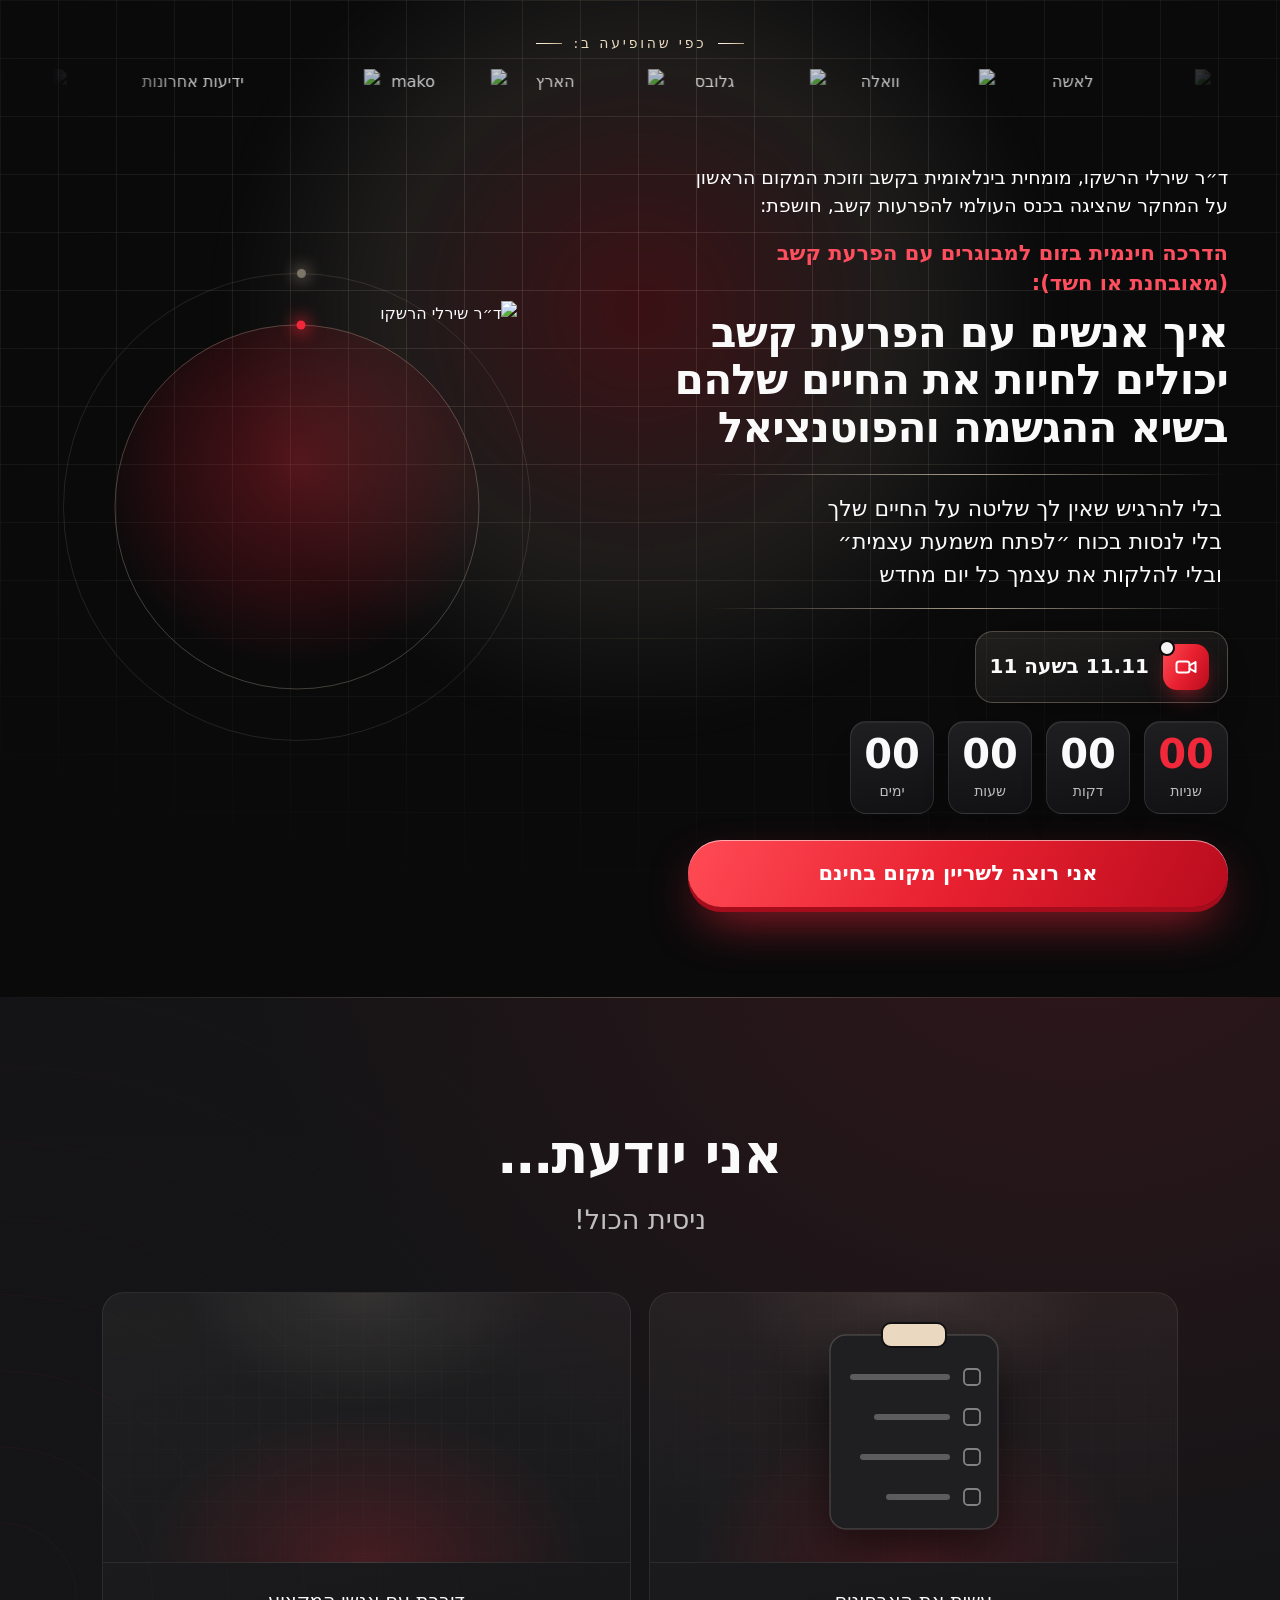
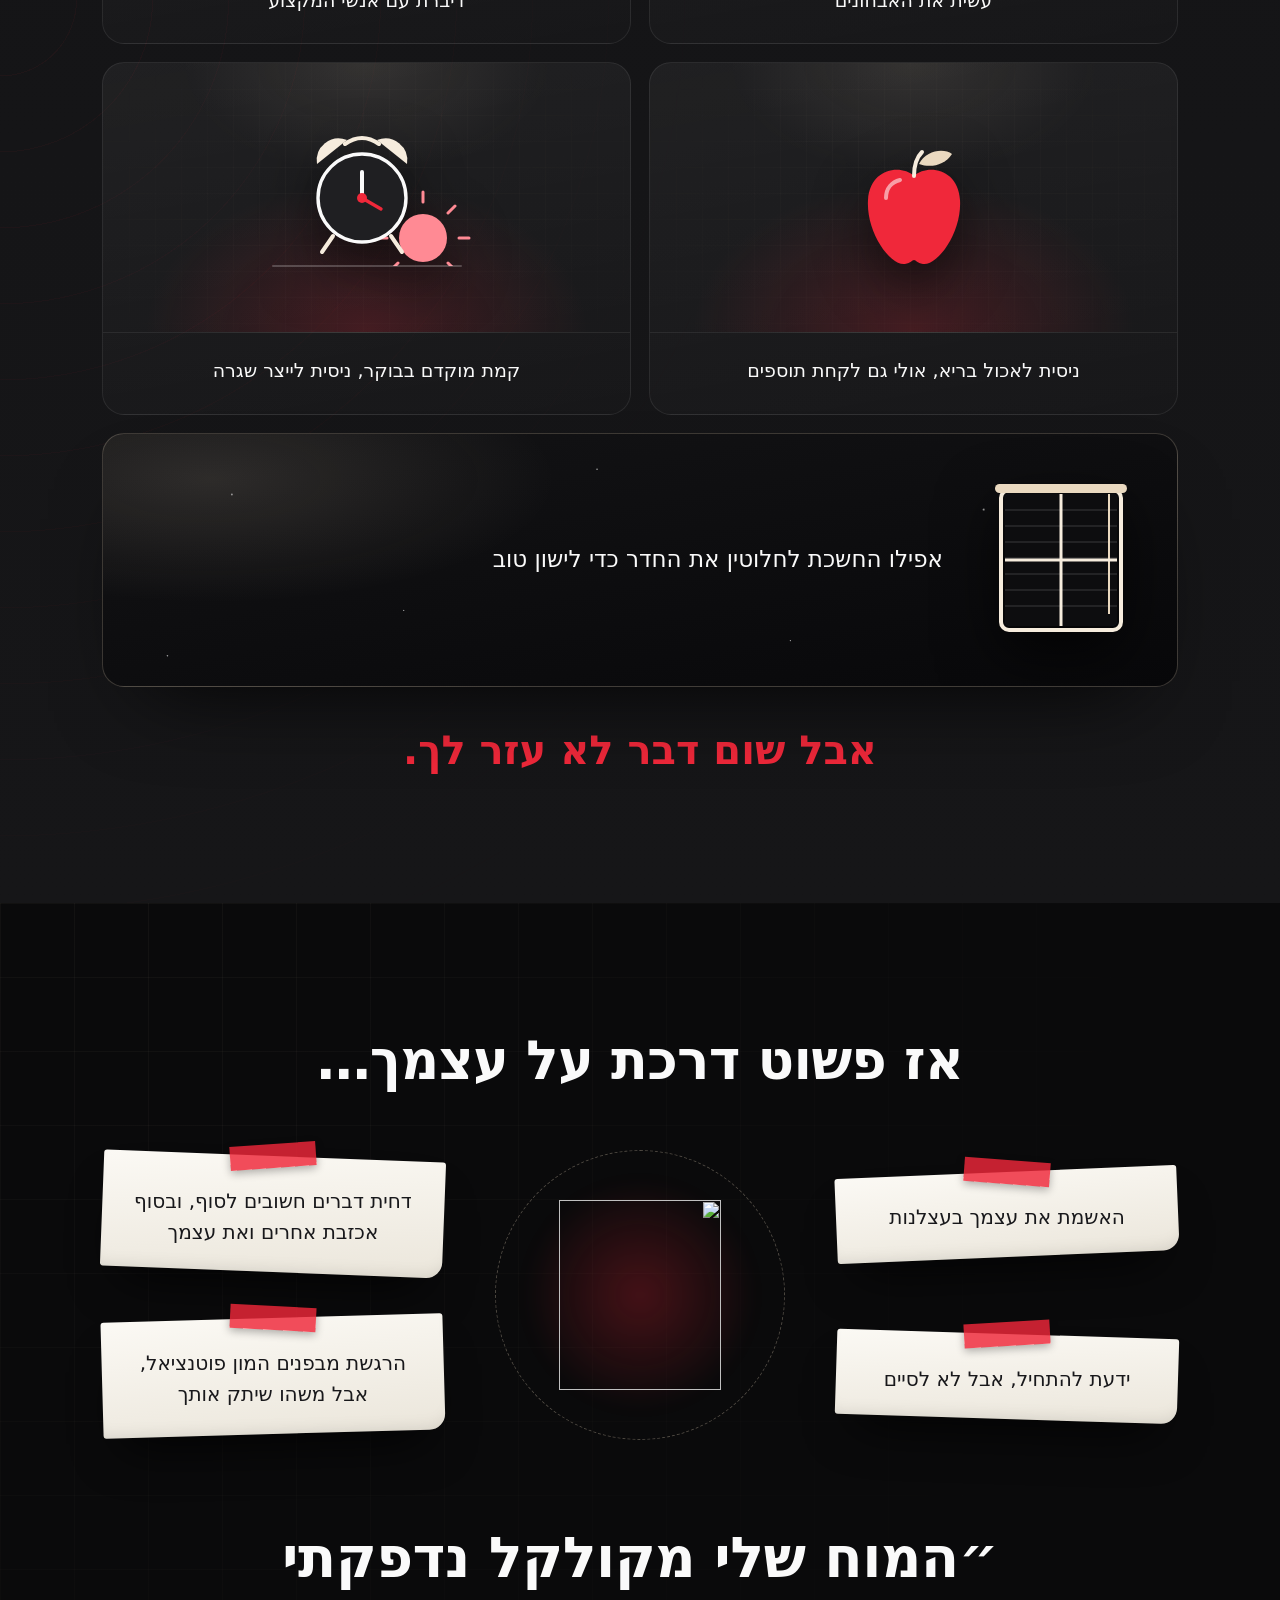
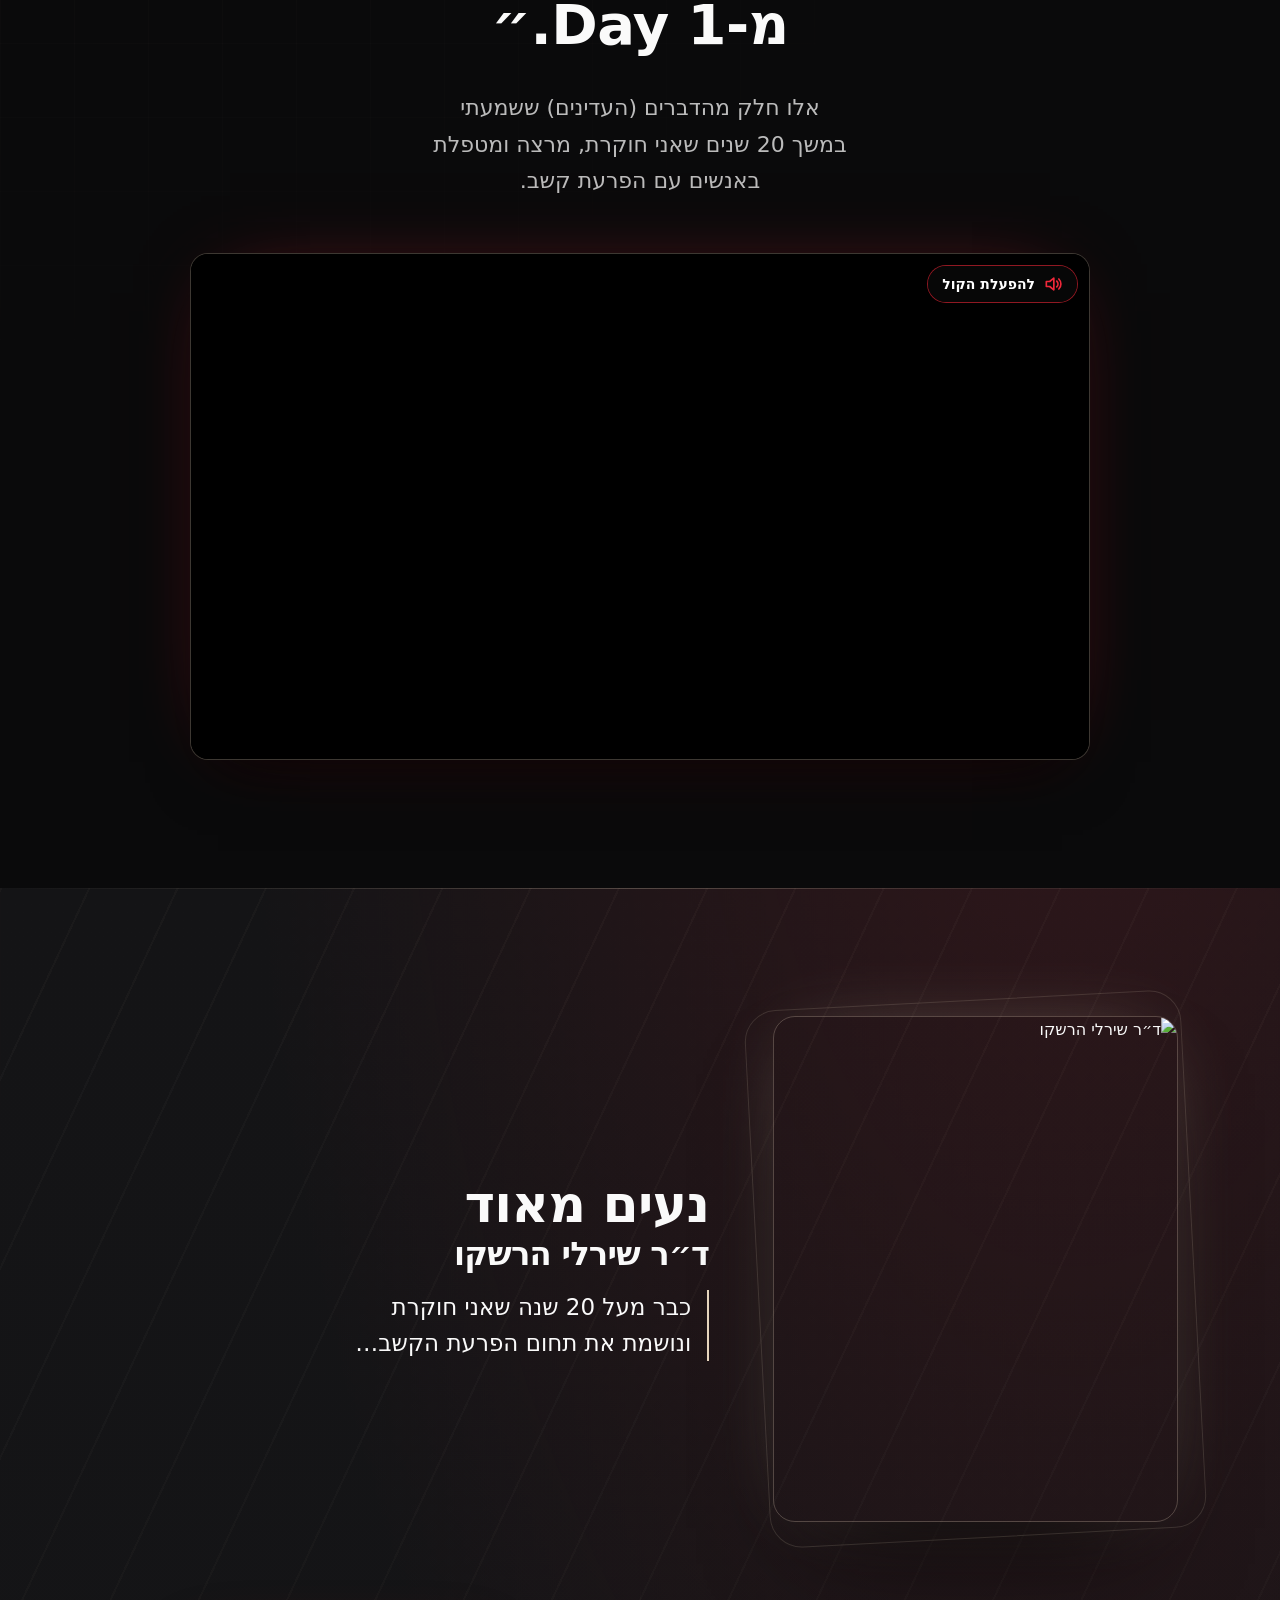
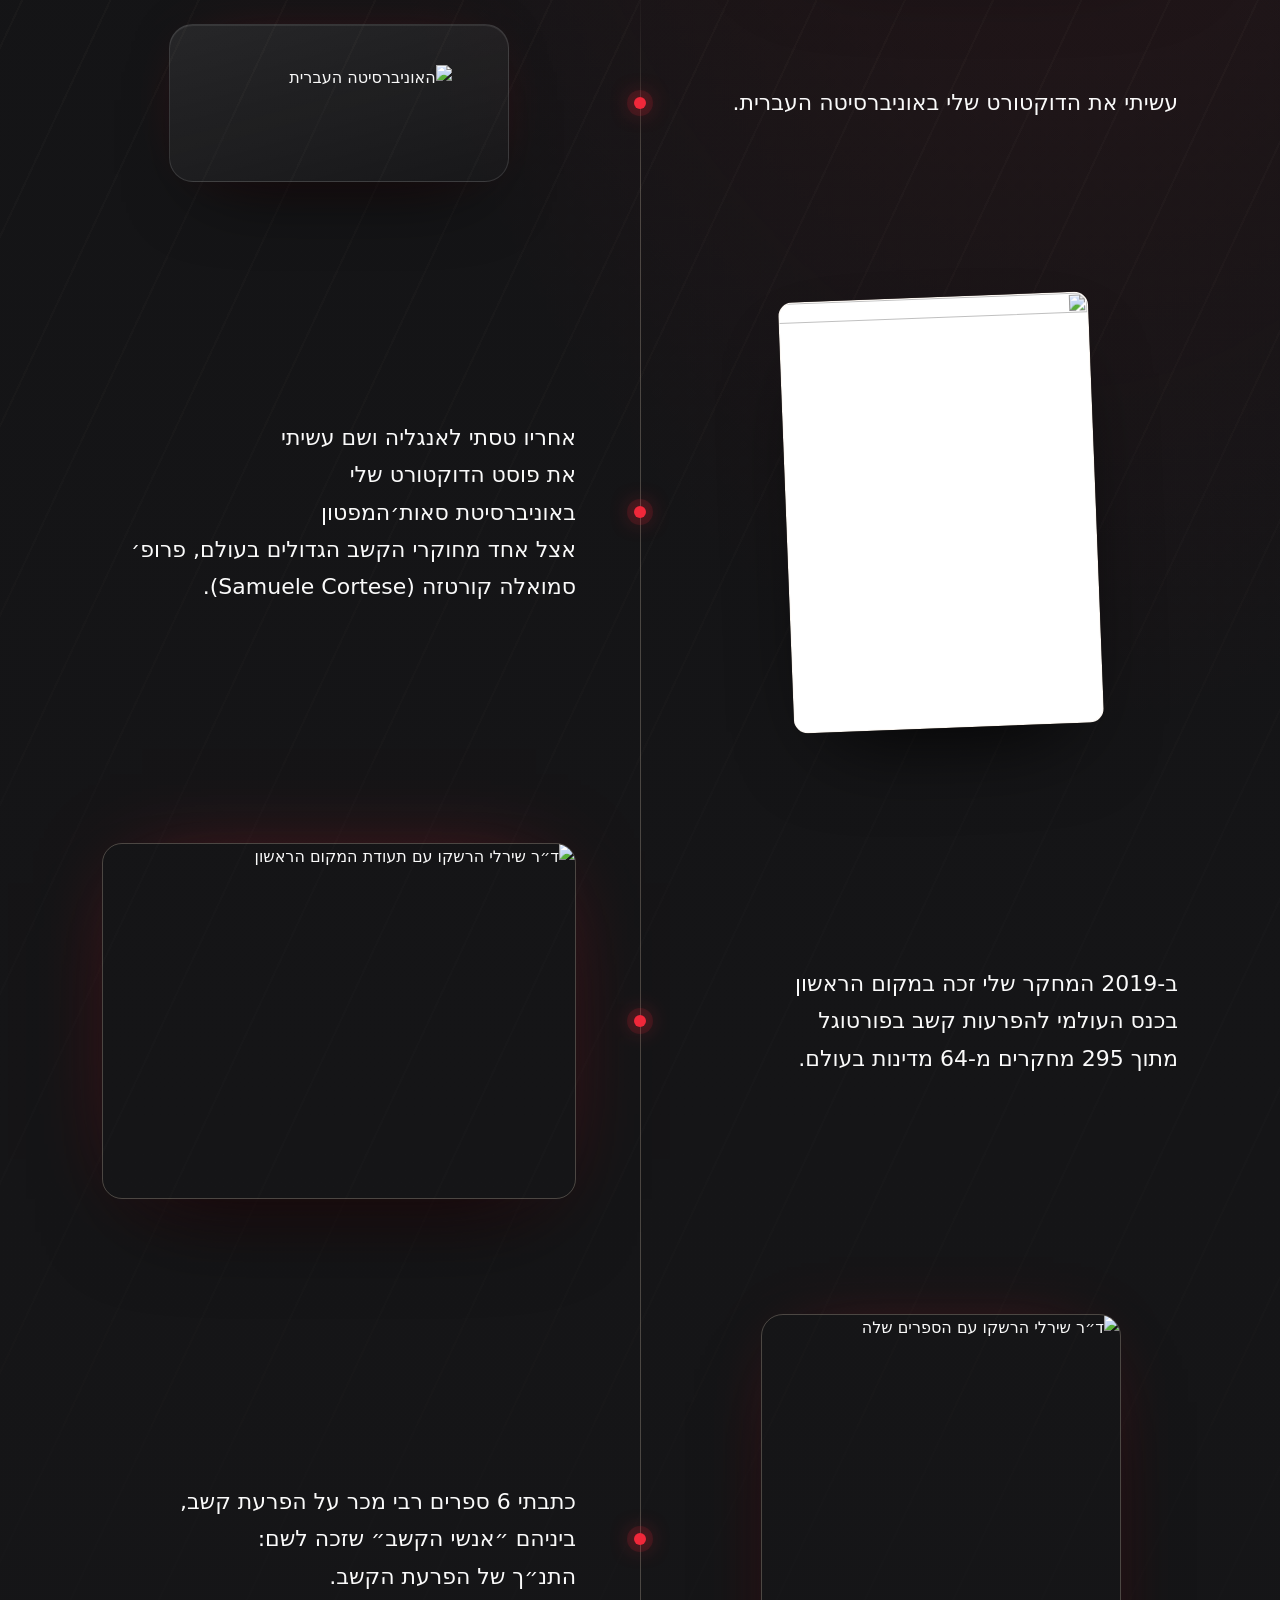
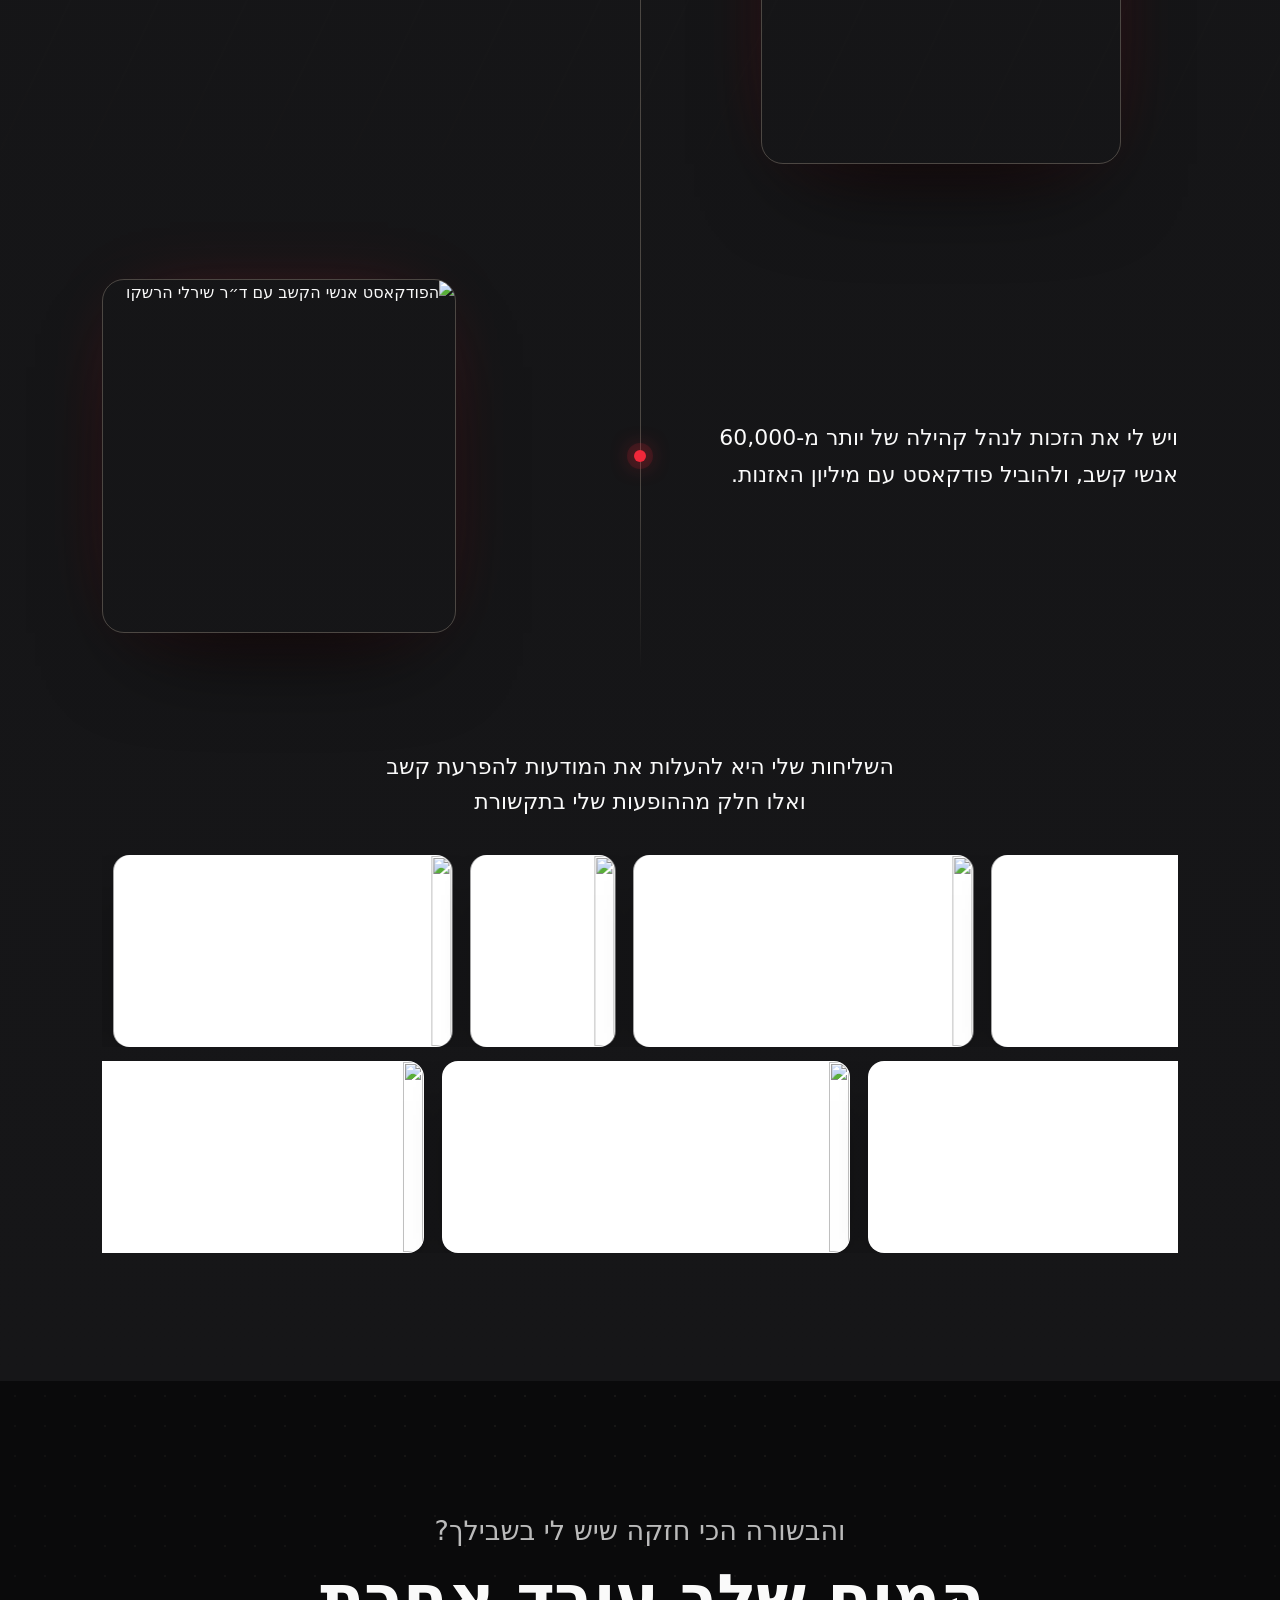
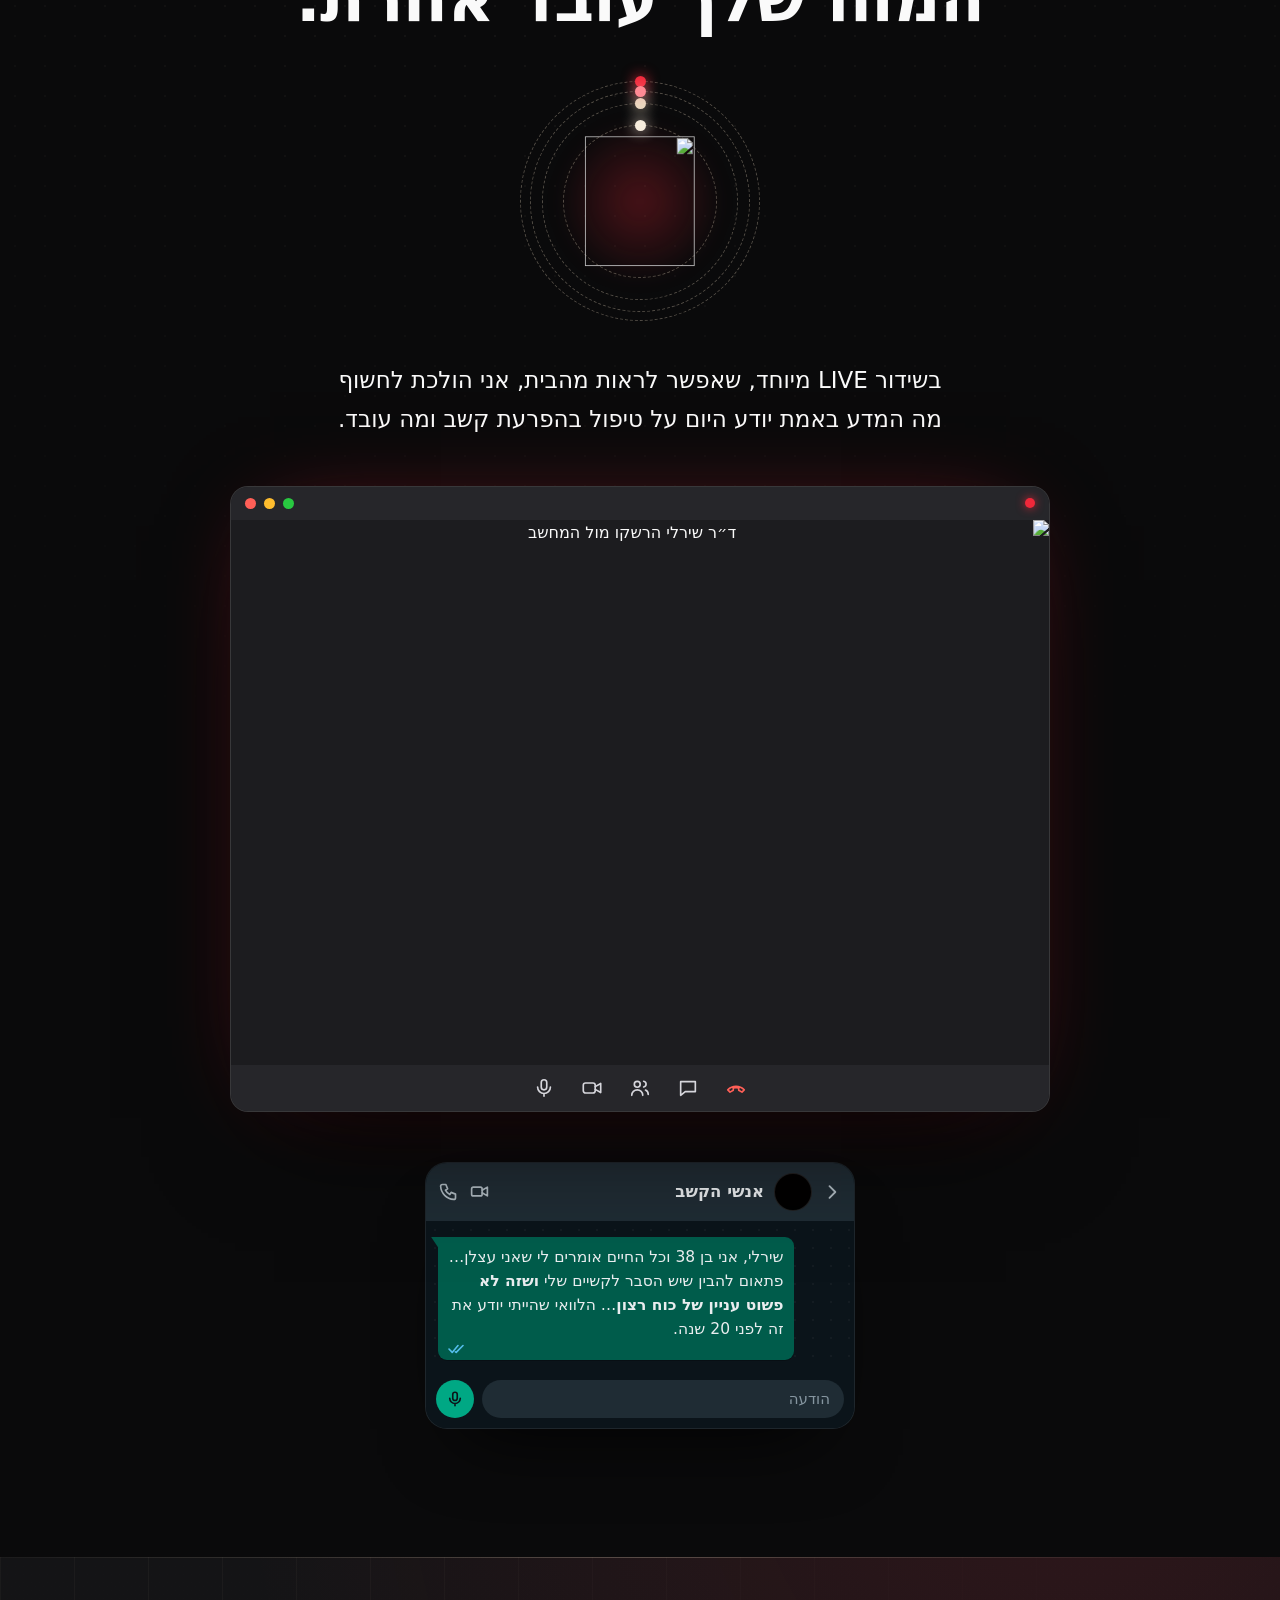
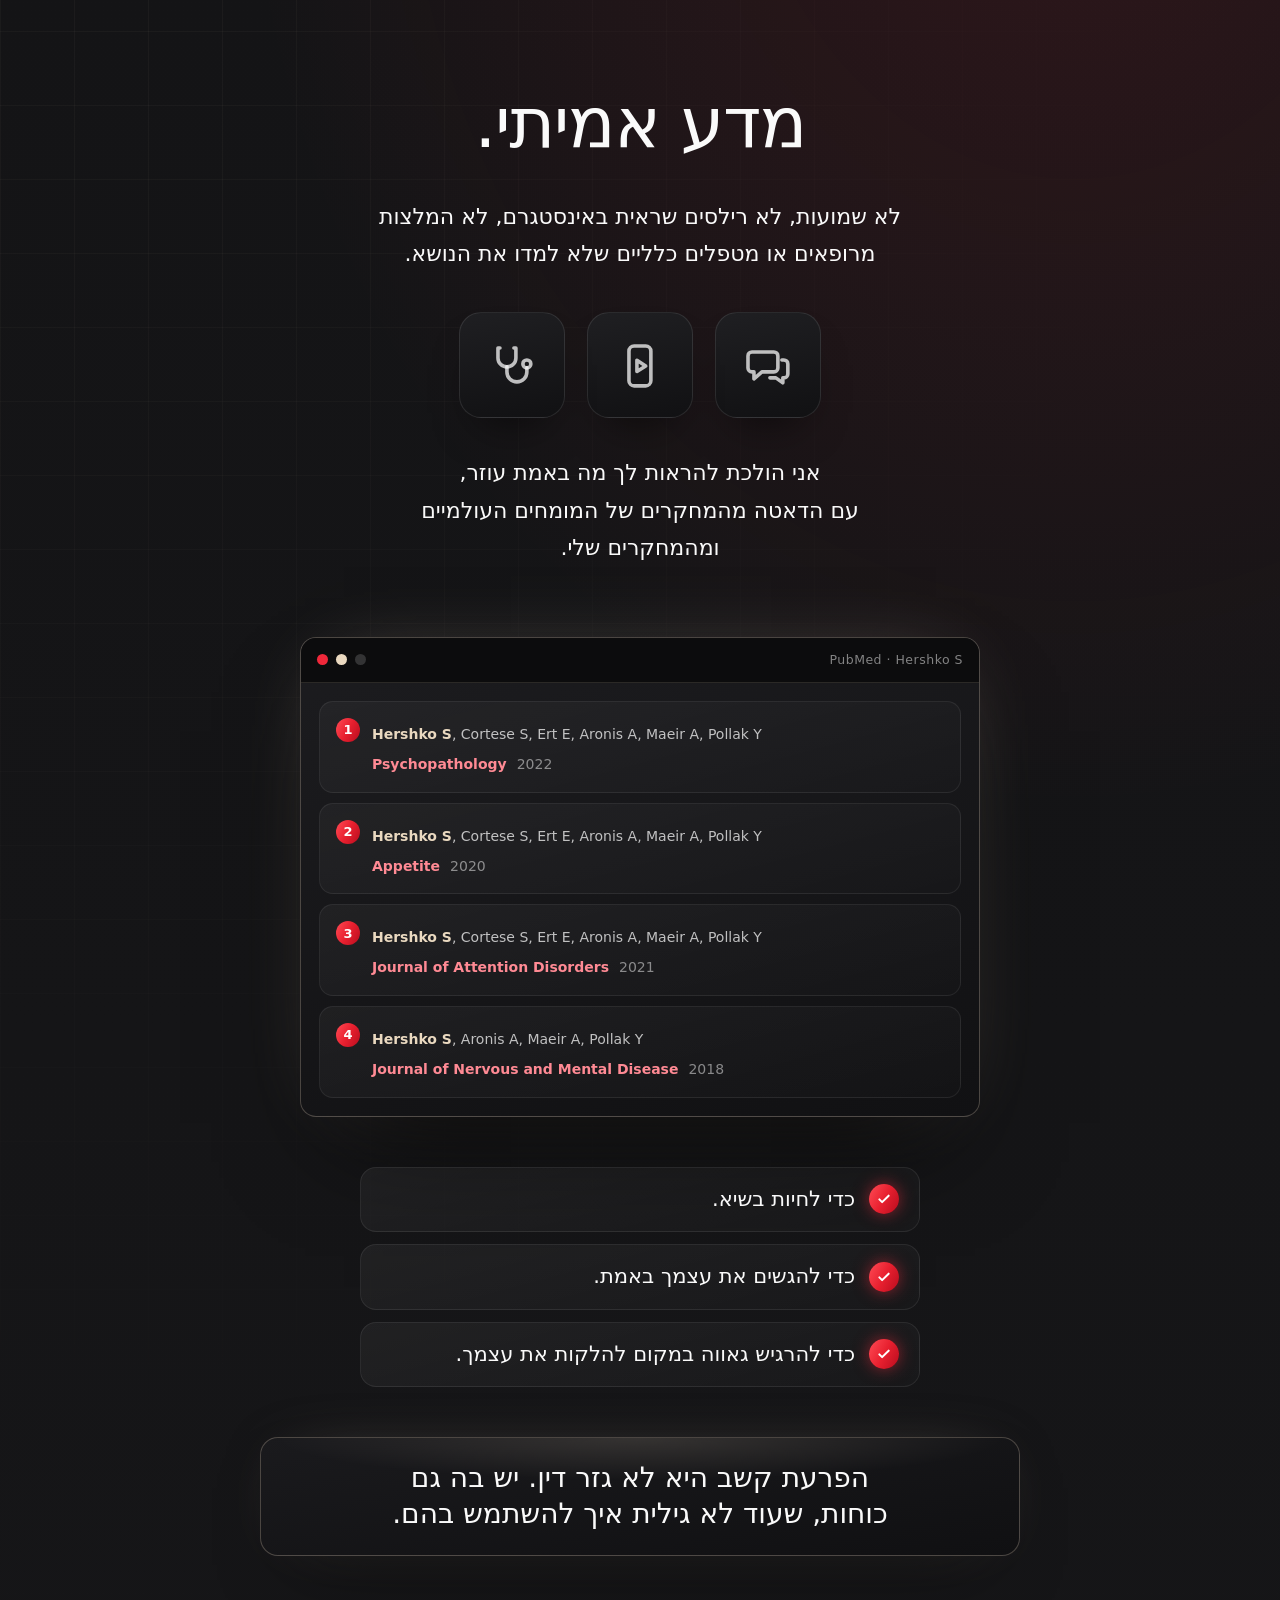
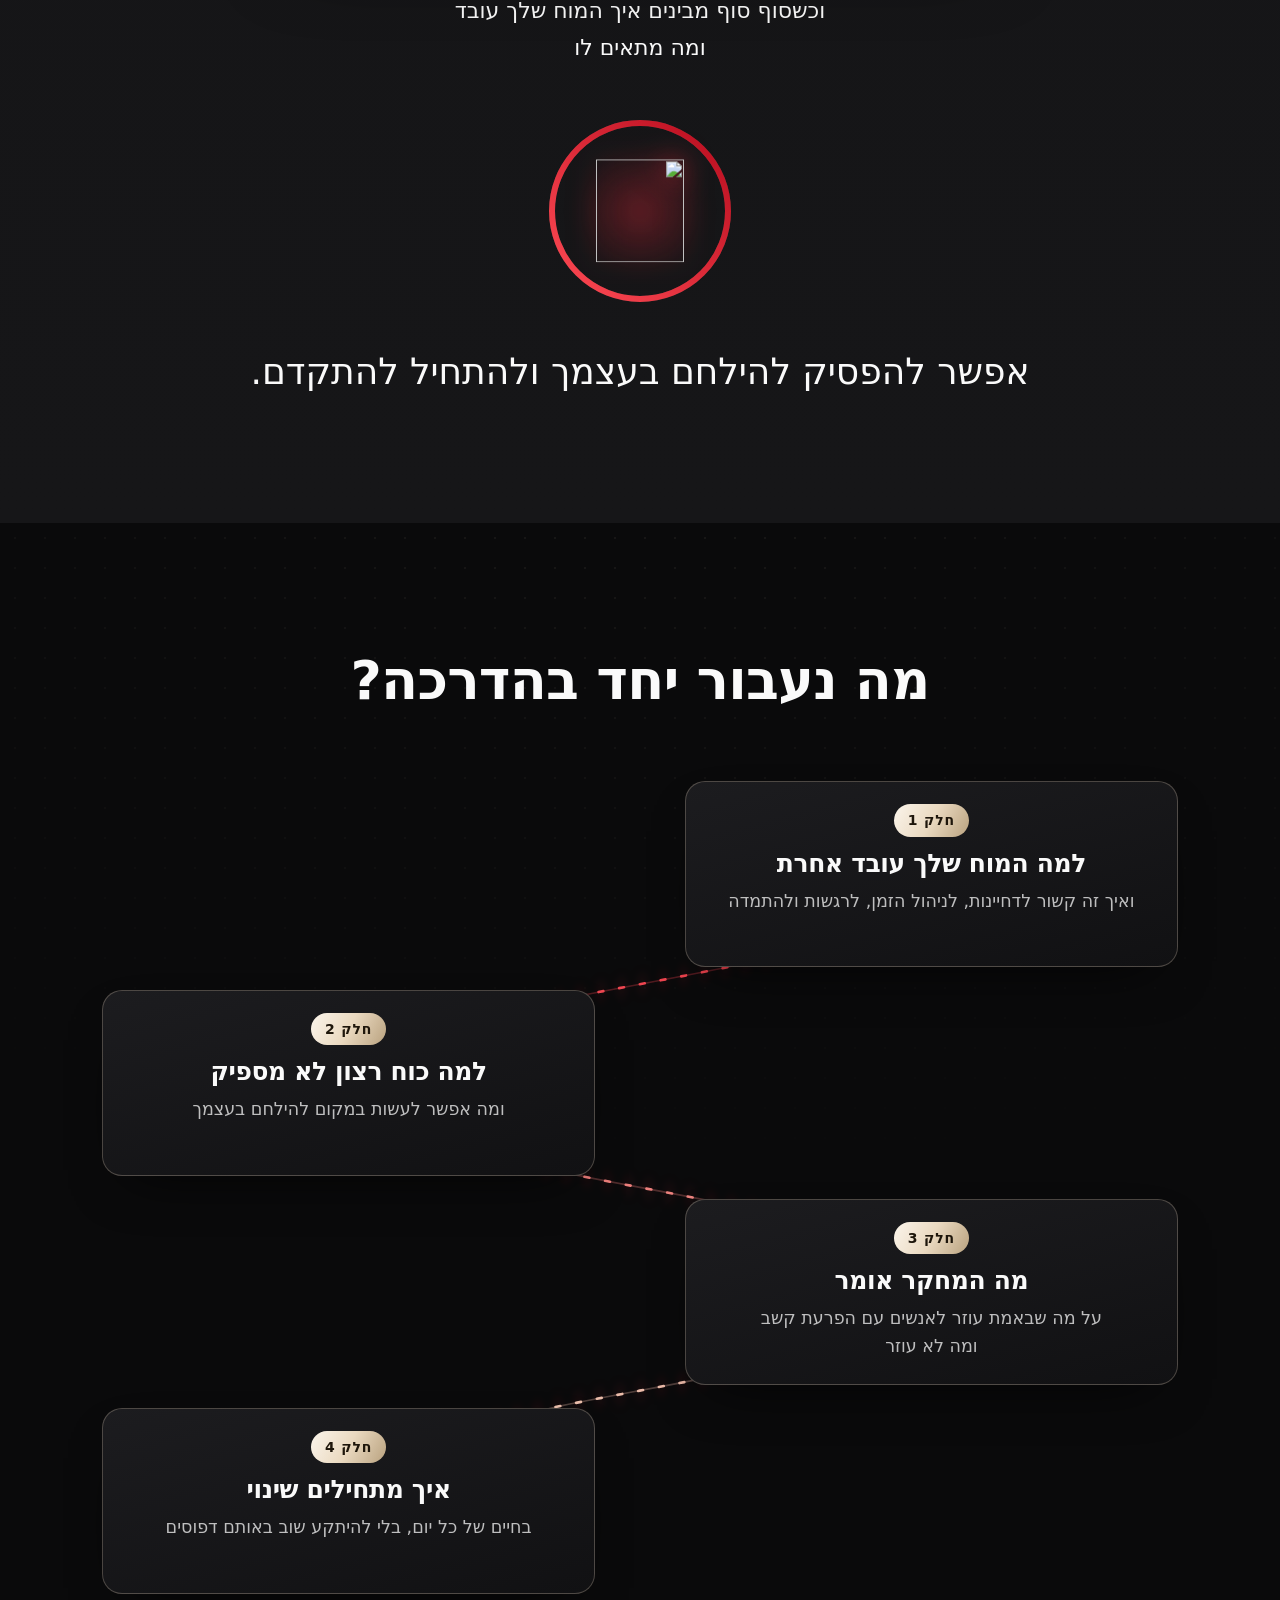
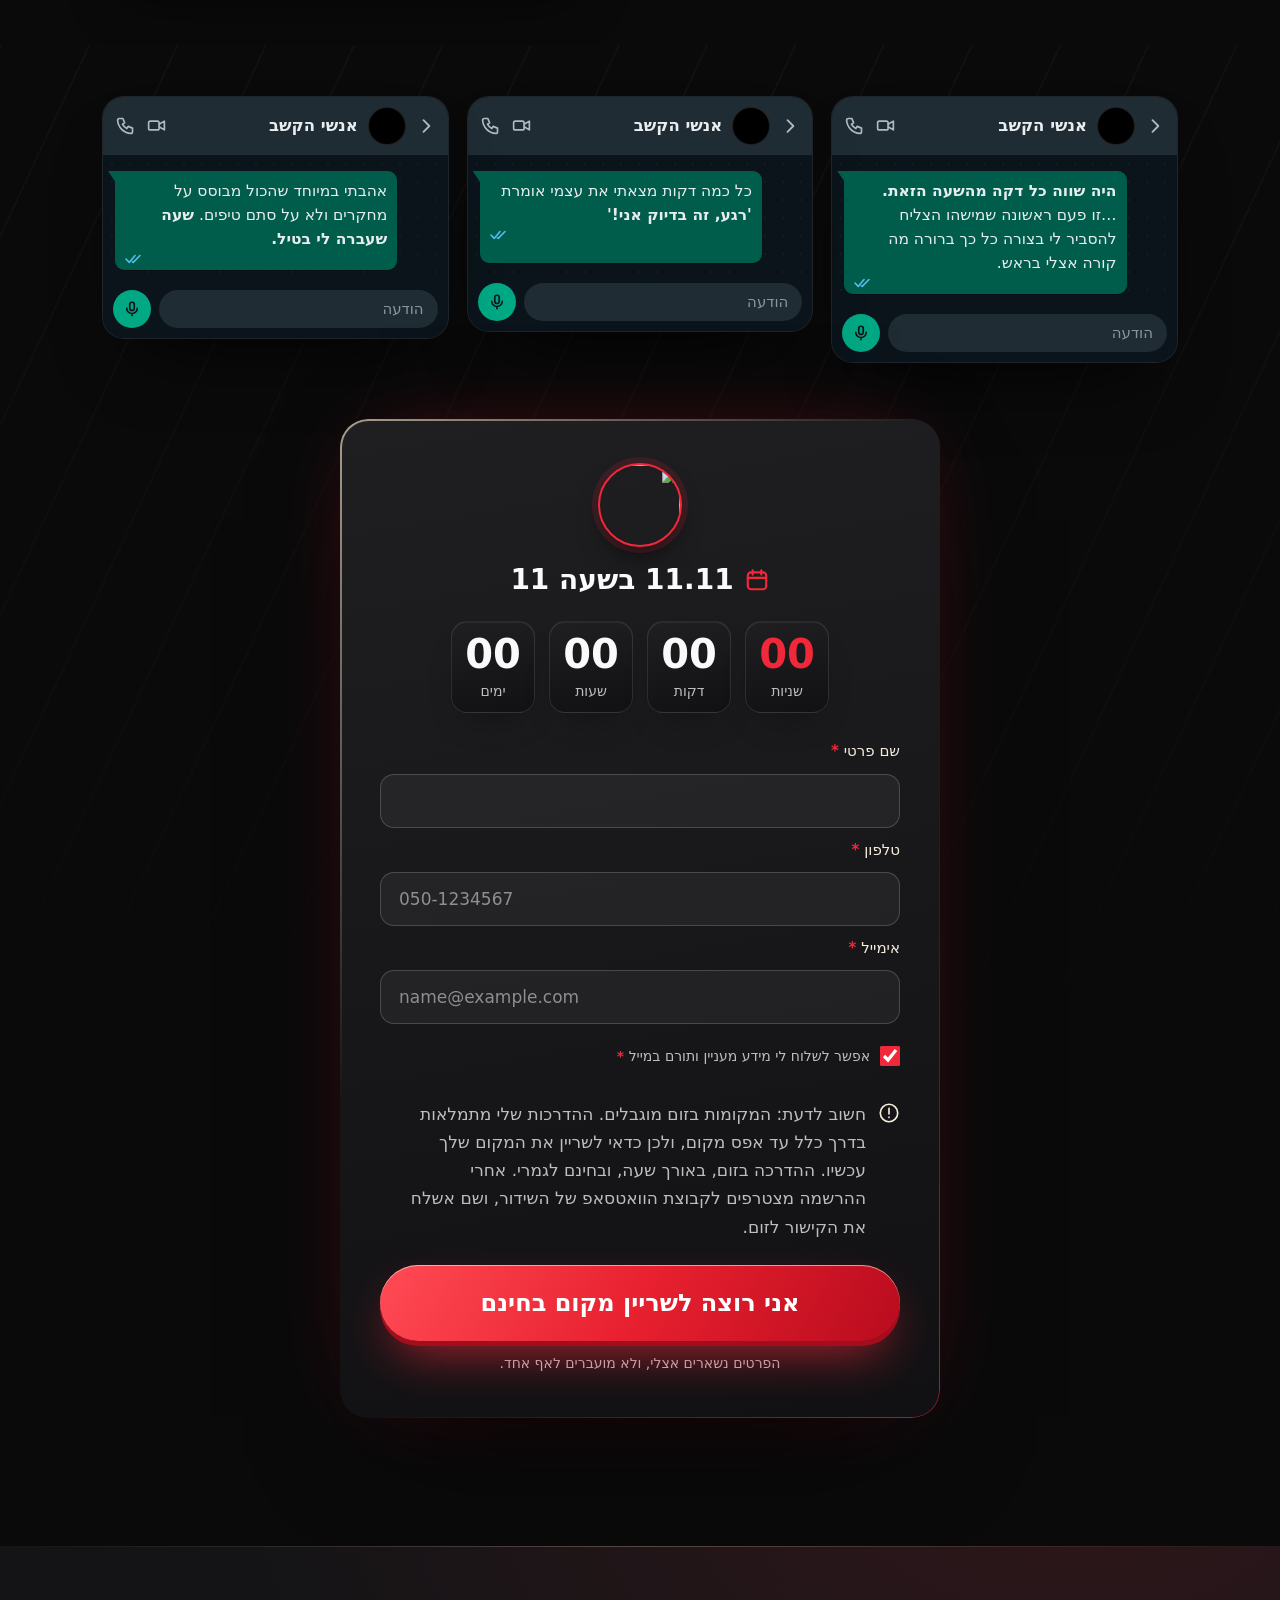
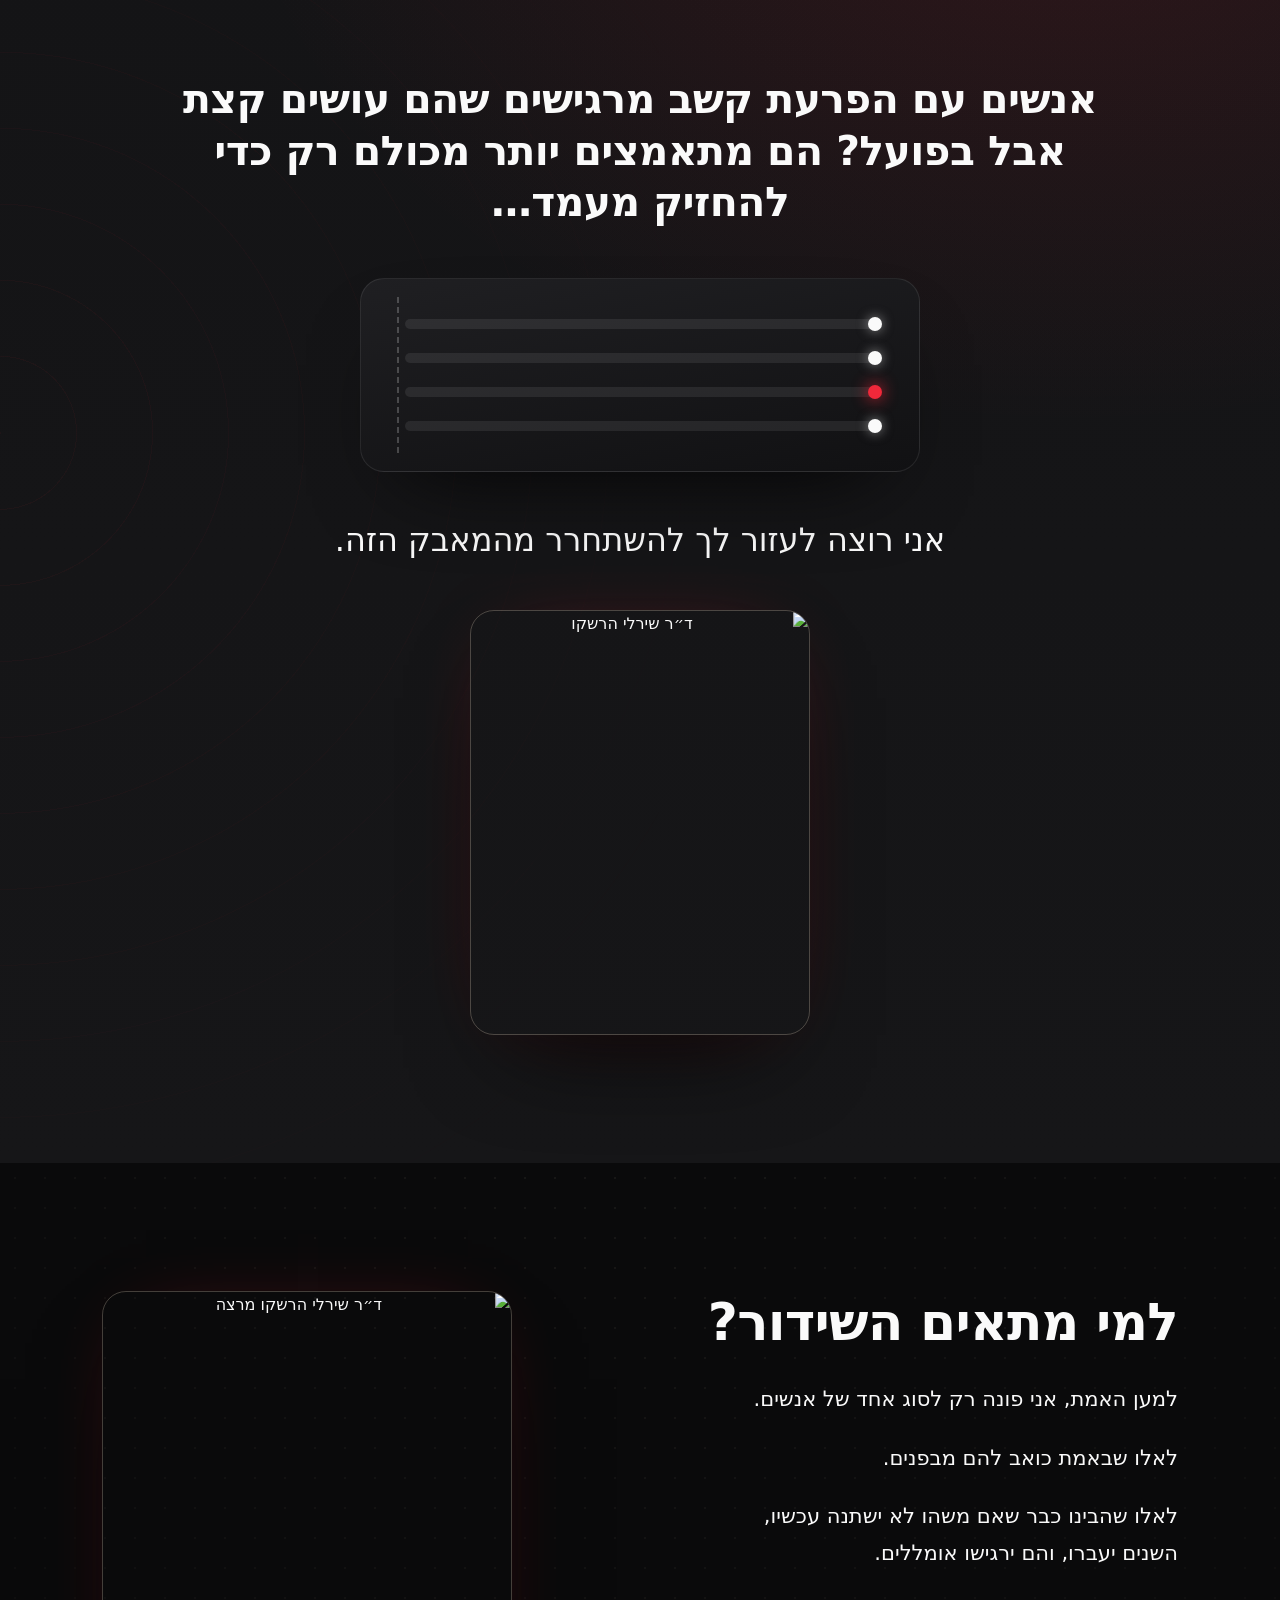
==== commit 4bb32ba2: "דפי הנחיתה: כל הציטוטים כהודעת וואטסאפ, ותמונות במפת הדרכים של דף האבחון הציטוטים בדפי המבוגרים, ההו" ====
--- a/webinar/index.html
+++ b/webinar/index.html
@@ -603,7 +603,7 @@
       </div>
     </figure>
   </div>
-    <div class="pf-solo reveal"><figure class="pf pf--gold"><blockquote class="pf__txt">שירלי, אני בן 38 וכל החיים אומרים לי שאני עצלן… פתאום להבין שיש הסבר לקשיים שלי <span class="hl">ושזה לא פשוט עניין של כוח רצון</span>… הלוואי שהייתי יודע את זה לפני 20 שנה.</blockquote></figure></div>
+    <div class="wa-solo reveal"><figure class="wa"><div class="wa__top"><svg class="wa__back" viewBox="0 0 24 24" aria-hidden="true"><path d="M9 5l7 7-7 7"/></svg><span class="wa__ava" aria-hidden="true"></span><span class="wa__name">אנשי הקשב</span><svg class="wa__ic" viewBox="0 0 24 24" aria-hidden="true"><rect x="3" y="7" width="12" height="10" rx="2"/><path d="M15 10.5l6-3.5v10l-6-3.5"/></svg><svg class="wa__ic" viewBox="0 0 24 24" aria-hidden="true"><path d="M5 4h4l2 5-2.5 1.5a11 11 0 0 0 5 5L15 13l5 2v4a2 2 0 0 1-2 2A16 16 0 0 1 3 6a2 2 0 0 1 2-2z"/></svg></div><div class="wa__body"><div class="wa__msg"><p>שירלי, אני בן 38 וכל החיים אומרים לי שאני עצלן… פתאום להבין שיש הסבר לקשיים שלי <span class="hl">ושזה לא פשוט עניין של כוח רצון</span>… הלוואי שהייתי יודע את זה לפני 20 שנה.</p><svg class="wa__tick" viewBox="0 0 17 11" aria-hidden="true"><path d="M1 6l3.2 3.4L10 2.5M7.4 8.8l.8.6L15 2.5"/></svg></div></div><div class="wa__bar" aria-hidden="true"><span class="wa__in">הודעה</span><span class="wa__mic"><svg viewBox="0 0 24 24"><rect x="9" y="3" width="6" height="11" rx="3"/><path d="M5 11a7 7 0 0 0 14 0M12 18v3"/></svg></span></div></figure></div>
 </section>
 
 <!-- ============ 6 · REAL SCIENCE ============ -->
@@ -674,10 +674,10 @@
 <!-- ============ 7 · SAVE YOUR SEAT ============ -->
 <section class="sec bg-streaks reg" id="s-reg">
   <div class="wrap">
-    <div class="pf-row pf-row--reg">
-      <figure class="pf reveal"><blockquote class="pf__txt"><span class="hl">היה שווה כל דקה מהשעה הזאת.</span> …זו פעם ראשונה שמישהו הצליח להסביר לי בצורה כל כך ברורה מה קורה אצלי בראש.</blockquote></figure>
-      <figure class="pf reveal" data-d="1"><blockquote class="pf__txt">כל כמה דקות מצאתי את עצמי אומרת <span class="hl">'רגע, זה בדיוק אני!'</span></blockquote></figure>
-      <figure class="pf reveal" data-d="2"><blockquote class="pf__txt">אהבתי במיוחד שהכול מבוסס על מחקרים ולא על סתם טיפים. <span class="hl">שעה שעברה לי בטיל.</span></blockquote></figure>
+    <div class="wa-row wa-row--reg">
+      <figure class="wa reveal"><div class="wa__top"><svg class="wa__back" viewBox="0 0 24 24" aria-hidden="true"><path d="M9 5l7 7-7 7"/></svg><span class="wa__ava" aria-hidden="true"></span><span class="wa__name">אנשי הקשב</span><svg class="wa__ic" viewBox="0 0 24 24" aria-hidden="true"><rect x="3" y="7" width="12" height="10" rx="2"/><path d="M15 10.5l6-3.5v10l-6-3.5"/></svg><svg class="wa__ic" viewBox="0 0 24 24" aria-hidden="true"><path d="M5 4h4l2 5-2.5 1.5a11 11 0 0 0 5 5L15 13l5 2v4a2 2 0 0 1-2 2A16 16 0 0 1 3 6a2 2 0 0 1 2-2z"/></svg></div><div class="wa__body"><div class="wa__msg"><p><span class="hl">היה שווה כל דקה מהשעה הזאת.</span> …זו פעם ראשונה שמישהו הצליח להסביר לי בצורה כל כך ברורה מה קורה אצלי בראש.</p><svg class="wa__tick" viewBox="0 0 17 11" aria-hidden="true"><path d="M1 6l3.2 3.4L10 2.5M7.4 8.8l.8.6L15 2.5"/></svg></div></div><div class="wa__bar" aria-hidden="true"><span class="wa__in">הודעה</span><span class="wa__mic"><svg viewBox="0 0 24 24"><rect x="9" y="3" width="6" height="11" rx="3"/><path d="M5 11a7 7 0 0 0 14 0M12 18v3"/></svg></span></div></figure>
+      <figure class="wa reveal" data-d="1"><div class="wa__top"><svg class="wa__back" viewBox="0 0 24 24" aria-hidden="true"><path d="M9 5l7 7-7 7"/></svg><span class="wa__ava" aria-hidden="true"></span><span class="wa__name">אנשי הקשב</span><svg class="wa__ic" viewBox="0 0 24 24" aria-hidden="true"><rect x="3" y="7" width="12" height="10" rx="2"/><path d="M15 10.5l6-3.5v10l-6-3.5"/></svg><svg class="wa__ic" viewBox="0 0 24 24" aria-hidden="true"><path d="M5 4h4l2 5-2.5 1.5a11 11 0 0 0 5 5L15 13l5 2v4a2 2 0 0 1-2 2A16 16 0 0 1 3 6a2 2 0 0 1 2-2z"/></svg></div><div class="wa__body"><div class="wa__msg"><p>כל כמה דקות מצאתי את עצמי אומרת <span class="hl">'רגע, זה בדיוק אני!'</span></p><svg class="wa__tick" viewBox="0 0 17 11" aria-hidden="true"><path d="M1 6l3.2 3.4L10 2.5M7.4 8.8l.8.6L15 2.5"/></svg></div></div><div class="wa__bar" aria-hidden="true"><span class="wa__in">הודעה</span><span class="wa__mic"><svg viewBox="0 0 24 24"><rect x="9" y="3" width="6" height="11" rx="3"/><path d="M5 11a7 7 0 0 0 14 0M12 18v3"/></svg></span></div></figure>
+      <figure class="wa reveal" data-d="2"><div class="wa__top"><svg class="wa__back" viewBox="0 0 24 24" aria-hidden="true"><path d="M9 5l7 7-7 7"/></svg><span class="wa__ava" aria-hidden="true"></span><span class="wa__name">אנשי הקשב</span><svg class="wa__ic" viewBox="0 0 24 24" aria-hidden="true"><rect x="3" y="7" width="12" height="10" rx="2"/><path d="M15 10.5l6-3.5v10l-6-3.5"/></svg><svg class="wa__ic" viewBox="0 0 24 24" aria-hidden="true"><path d="M5 4h4l2 5-2.5 1.5a11 11 0 0 0 5 5L15 13l5 2v4a2 2 0 0 1-2 2A16 16 0 0 1 3 6a2 2 0 0 1 2-2z"/></svg></div><div class="wa__body"><div class="wa__msg"><p>אהבתי במיוחד שהכול מבוסס על מחקרים ולא על סתם טיפים. <span class="hl">שעה שעברה לי בטיל.</span></p><svg class="wa__tick" viewBox="0 0 17 11" aria-hidden="true"><path d="M1 6l3.2 3.4L10 2.5M7.4 8.8l.8.6L15 2.5"/></svg></div></div><div class="wa__bar" aria-hidden="true"><span class="wa__in">הודעה</span><span class="wa__mic"><svg viewBox="0 0 24 24"><rect x="9" y="3" width="6" height="11" rx="3"/><path d="M5 11a7 7 0 0 0 14 0M12 18v3"/></svg></span></div></figure>
     </div>
     <form class="seat" id="register" novalidate data-seat>
       <img class="seat__ava" src="assets/shirley-ava-c.jpg" alt="" width="280" height="280" loading="lazy">
@@ -755,13 +755,13 @@
 <!-- ============ PROOF WALL (no heading, like Lena's) ============ -->
 <section class="sec sec--plum bg-grid proofwall" id="s-wall">
   <div class="wrap">
-    <div class="pf-wall" id="pfWall">
-      <figure class="pf reveal"><blockquote class="pf__txt">לא דמיינתי מעולם שיש לי הפרעת קשת, האמת שאפילו קצת לגלגתי על אלה שטוענים כי יש להם הפרעה כזו... ולגמרי במקרה אשתי קנתה את הספר שלך... <span class="hl">בקיצור: שינית לי את החיים.</span></blockquote><figcaption class="pf__by">בניה, על הספר</figcaption></figure>
-      <figure class="pf reveal" data-d="1"><blockquote class="pf__txt">לא זוכר את עצמי קורא ספר שאני מזדהה עם כל תחושה שרשומה שם. <span class="hl">ממש עשה לי טוב ונתן לי להרגיש כאילו מישהו באמת מבין מה אני מרגיש.</span></blockquote><figcaption class="pf__by">אלירן, על הספר</figcaption></figure>
-      <figure class="pf reveal" data-d="2"><blockquote class="pf__txt">...שהבאת להמון מבוגרים מענה והסבר ראוי, תודה גם על הקבוצה הזאת שאני לומדת ממנה אין סוף <span class="hl">ומבינה שאני לא "דפוקה" ולא לבד.</span></blockquote><figcaption class="pf__by">קייט, על הספר</figcaption></figure>
-      <figure class="pf reveal"><blockquote class="pf__txt"><span class="hl">סידרת לי את הראש בדרכך!</span> חשבתי שמשו אצלי שנים לא בסדר ואחרי מליון שנה אובחנתי והבנתי שכל הסימפטומים שהיו לי הם קשב וריכוז...</blockquote><figcaption class="pf__by">על הספר</figcaption></figure>
-      <figure class="pf reveal" data-d="1"><blockquote class="pf__txt">קראתי את הספר שלך אומנם סיימתי רק לפני שבוע, אבל מרגיש לי שמשהו השתנה אצלי המודעות , העצות, הדברים הקטנים , <span class="hl">משפטים שאני אומרת לבעלי ובכלל לא ידעתי ממה הם נובעים באמת.</span></blockquote><figcaption class="pf__by">על הספר</figcaption></figure>
-      <figure class="pf reveal" data-d="2"><blockquote class="pf__txt">קראתי את הספר אנשי הקשב ברצינות עוד פעם ועוד פעם. וכתבתי על זה ועשיתי תהליכים עם עצמי. <span class="hl">שינה את חיי.</span></blockquote><figcaption class="pf__by">ניסים, על הספר</figcaption></figure>
+    <div class="wawall" id="pfWall">
+      <figure class="wa reveal"><div class="wa__top"><svg class="wa__back" viewBox="0 0 24 24" aria-hidden="true"><path d="M9 5l7 7-7 7"/></svg><span class="wa__ava" aria-hidden="true"></span><span class="wa__name">אנשי הקשב</span><svg class="wa__ic" viewBox="0 0 24 24" aria-hidden="true"><rect x="3" y="7" width="12" height="10" rx="2"/><path d="M15 10.5l6-3.5v10l-6-3.5"/></svg><svg class="wa__ic" viewBox="0 0 24 24" aria-hidden="true"><path d="M5 4h4l2 5-2.5 1.5a11 11 0 0 0 5 5L15 13l5 2v4a2 2 0 0 1-2 2A16 16 0 0 1 3 6a2 2 0 0 1 2-2z"/></svg></div><div class="wa__body"><span class="wa__chip">בניה, על הספר</span><div class="wa__msg"><p>לא דמיינתי מעולם שיש לי הפרעת קשת, האמת שאפילו קצת לגלגתי על אלה שטוענים כי יש להם הפרעה כזו... ולגמרי במקרה אשתי קנתה את הספר שלך... <span class="hl">בקיצור: שינית לי את החיים.</span></p><svg class="wa__tick" viewBox="0 0 17 11" aria-hidden="true"><path d="M1 6l3.2 3.4L10 2.5M7.4 8.8l.8.6L15 2.5"/></svg></div></div><div class="wa__bar" aria-hidden="true"><span class="wa__in">הודעה</span><span class="wa__mic"><svg viewBox="0 0 24 24"><rect x="9" y="3" width="6" height="11" rx="3"/><path d="M5 11a7 7 0 0 0 14 0M12 18v3"/></svg></span></div></figure>
+      <figure class="wa reveal" data-d="1"><div class="wa__top"><svg class="wa__back" viewBox="0 0 24 24" aria-hidden="true"><path d="M9 5l7 7-7 7"/></svg><span class="wa__ava" aria-hidden="true"></span><span class="wa__name">אנשי הקשב</span><svg class="wa__ic" viewBox="0 0 24 24" aria-hidden="true"><rect x="3" y="7" width="12" height="10" rx="2"/><path d="M15 10.5l6-3.5v10l-6-3.5"/></svg><svg class="wa__ic" viewBox="0 0 24 24" aria-hidden="true"><path d="M5 4h4l2 5-2.5 1.5a11 11 0 0 0 5 5L15 13l5 2v4a2 2 0 0 1-2 2A16 16 0 0 1 3 6a2 2 0 0 1 2-2z"/></svg></div><div class="wa__body"><span class="wa__chip">אלירן, על הספר</span><div class="wa__msg"><p>לא זוכר את עצמי קורא ספר שאני מזדהה עם כל תחושה שרשומה שם. <span class="hl">ממש עשה לי טוב ונתן לי להרגיש כאילו מישהו באמת מבין מה אני מרגיש.</span></p><svg class="wa__tick" viewBox="0 0 17 11" aria-hidden="true"><path d="M1 6l3.2 3.4L10 2.5M7.4 8.8l.8.6L15 2.5"/></svg></div></div><div class="wa__bar" aria-hidden="true"><span class="wa__in">הודעה</span><span class="wa__mic"><svg viewBox="0 0 24 24"><rect x="9" y="3" width="6" height="11" rx="3"/><path d="M5 11a7 7 0 0 0 14 0M12 18v3"/></svg></span></div></figure>
+      <figure class="wa reveal" data-d="2"><div class="wa__top"><svg class="wa__back" viewBox="0 0 24 24" aria-hidden="true"><path d="M9 5l7 7-7 7"/></svg><span class="wa__ava" aria-hidden="true"></span><span class="wa__name">אנשי הקשב</span><svg class="wa__ic" viewBox="0 0 24 24" aria-hidden="true"><rect x="3" y="7" width="12" height="10" rx="2"/><path d="M15 10.5l6-3.5v10l-6-3.5"/></svg><svg class="wa__ic" viewBox="0 0 24 24" aria-hidden="true"><path d="M5 4h4l2 5-2.5 1.5a11 11 0 0 0 5 5L15 13l5 2v4a2 2 0 0 1-2 2A16 16 0 0 1 3 6a2 2 0 0 1 2-2z"/></svg></div><div class="wa__body"><span class="wa__chip">קייט, על הספר</span><div class="wa__msg"><p>...שהבאת להמון מבוגרים מענה והסבר ראוי, תודה גם על הקבוצה הזאת שאני לומדת ממנה אין סוף <span class="hl">ומבינה שאני לא "דפוקה" ולא לבד.</span></p><svg class="wa__tick" viewBox="0 0 17 11" aria-hidden="true"><path d="M1 6l3.2 3.4L10 2.5M7.4 8.8l.8.6L15 2.5"/></svg></div></div><div class="wa__bar" aria-hidden="true"><span class="wa__in">הודעה</span><span class="wa__mic"><svg viewBox="0 0 24 24"><rect x="9" y="3" width="6" height="11" rx="3"/><path d="M5 11a7 7 0 0 0 14 0M12 18v3"/></svg></span></div></figure>
+      <figure class="wa reveal"><div class="wa__top"><svg class="wa__back" viewBox="0 0 24 24" aria-hidden="true"><path d="M9 5l7 7-7 7"/></svg><span class="wa__ava" aria-hidden="true"></span><span class="wa__name">אנשי הקשב</span><svg class="wa__ic" viewBox="0 0 24 24" aria-hidden="true"><rect x="3" y="7" width="12" height="10" rx="2"/><path d="M15 10.5l6-3.5v10l-6-3.5"/></svg><svg class="wa__ic" viewBox="0 0 24 24" aria-hidden="true"><path d="M5 4h4l2 5-2.5 1.5a11 11 0 0 0 5 5L15 13l5 2v4a2 2 0 0 1-2 2A16 16 0 0 1 3 6a2 2 0 0 1 2-2z"/></svg></div><div class="wa__body"><span class="wa__chip">על הספר</span><div class="wa__msg"><p><span class="hl">סידרת לי את הראש בדרכך!</span> חשבתי שמשו אצלי שנים לא בסדר ואחרי מליון שנה אובחנתי והבנתי שכל הסימפטומים שהיו לי הם קשב וריכוז...</p><svg class="wa__tick" viewBox="0 0 17 11" aria-hidden="true"><path d="M1 6l3.2 3.4L10 2.5M7.4 8.8l.8.6L15 2.5"/></svg></div></div><div class="wa__bar" aria-hidden="true"><span class="wa__in">הודעה</span><span class="wa__mic"><svg viewBox="0 0 24 24"><rect x="9" y="3" width="6" height="11" rx="3"/><path d="M5 11a7 7 0 0 0 14 0M12 18v3"/></svg></span></div></figure>
+      <figure class="wa reveal" data-d="1"><div class="wa__top"><svg class="wa__back" viewBox="0 0 24 24" aria-hidden="true"><path d="M9 5l7 7-7 7"/></svg><span class="wa__ava" aria-hidden="true"></span><span class="wa__name">אנשי הקשב</span><svg class="wa__ic" viewBox="0 0 24 24" aria-hidden="true"><rect x="3" y="7" width="12" height="10" rx="2"/><path d="M15 10.5l6-3.5v10l-6-3.5"/></svg><svg class="wa__ic" viewBox="0 0 24 24" aria-hidden="true"><path d="M5 4h4l2 5-2.5 1.5a11 11 0 0 0 5 5L15 13l5 2v4a2 2 0 0 1-2 2A16 16 0 0 1 3 6a2 2 0 0 1 2-2z"/></svg></div><div class="wa__body"><span class="wa__chip">על הספר</span><div class="wa__msg"><p>קראתי את הספר שלך אומנם סיימתי רק לפני שבוע, אבל מרגיש לי שמשהו השתנה אצלי המודעות , העצות, הדברים הקטנים , <span class="hl">משפטים שאני אומרת לבעלי ובכלל לא ידעתי ממה הם נובעים באמת.</span></p><svg class="wa__tick" viewBox="0 0 17 11" aria-hidden="true"><path d="M1 6l3.2 3.4L10 2.5M7.4 8.8l.8.6L15 2.5"/></svg></div></div><div class="wa__bar" aria-hidden="true"><span class="wa__in">הודעה</span><span class="wa__mic"><svg viewBox="0 0 24 24"><rect x="9" y="3" width="6" height="11" rx="3"/><path d="M5 11a7 7 0 0 0 14 0M12 18v3"/></svg></span></div></figure>
+      <figure class="wa reveal" data-d="2"><div class="wa__top"><svg class="wa__back" viewBox="0 0 24 24" aria-hidden="true"><path d="M9 5l7 7-7 7"/></svg><span class="wa__ava" aria-hidden="true"></span><span class="wa__name">אנשי הקשב</span><svg class="wa__ic" viewBox="0 0 24 24" aria-hidden="true"><rect x="3" y="7" width="12" height="10" rx="2"/><path d="M15 10.5l6-3.5v10l-6-3.5"/></svg><svg class="wa__ic" viewBox="0 0 24 24" aria-hidden="true"><path d="M5 4h4l2 5-2.5 1.5a11 11 0 0 0 5 5L15 13l5 2v4a2 2 0 0 1-2 2A16 16 0 0 1 3 6a2 2 0 0 1 2-2z"/></svg></div><div class="wa__body"><span class="wa__chip">ניסים, על הספר</span><div class="wa__msg"><p>קראתי את הספר אנשי הקשב ברצינות עוד פעם ועוד פעם. וכתבתי על זה ועשיתי תהליכים עם עצמי. <span class="hl">שינה את חיי.</span></p><svg class="wa__tick" viewBox="0 0 17 11" aria-hidden="true"><path d="M1 6l3.2 3.4L10 2.5M7.4 8.8l.8.6L15 2.5"/></svg></div></div><div class="wa__bar" aria-hidden="true"><span class="wa__in">הודעה</span><span class="wa__mic"><svg viewBox="0 0 24 24"><rect x="9" y="3" width="6" height="11" rx="3"/><path d="M5 11a7 7 0 0 0 14 0M12 18v3"/></svg></span></div></figure>
     </div>
     <div class="pf-dots" id="pfDots" aria-hidden="true"><i class="on"></i><i></i><i></i><i></i><i></i><i></i></div>
   </div>
--- a/webinar/lp.css
+++ b/webinar/lp.css
@@ -1076,3 +1076,45 @@
 
 /* a form button while the registration is on its way */
 .btn:disabled{opacity:.7;cursor:progress;animation:none}
+
+/* ============ QUOTES AS WHATSAPP MESSAGES (31.10.2026) ============
+   Shirley: every quote on her pages looks like a message sent to "אנשי הקשב" on WhatsApp,
+   as on the diagnosis page. .wawall is the proof wall, .wa-row the messages by a form,
+   .wa-solo one message beside the sentence it proves. The writer's name and product sit
+   in a small chip above the message. */
+.wa-sec{padding-block:clamp(64px,8vw,110px)}
+.wawall{display:grid;gap:18px;max-width:860px;margin:0 auto;align-items:start}
+@media (min-width:760px){.wawall{grid-template-columns:1fr 1fr}}
+.wa-solo,.wa--solo{max-width:430px;margin:clamp(30px,4.4vw,50px) auto 0}
+.wa-row{display:grid;gap:18px;align-items:start;max-width:1080px;margin-inline:auto;margin-top:clamp(40px,6vw,72px)}
+@media (min-width:760px){.wa-row{grid-template-columns:repeat(3,1fr)}.wa-row.wa-row--two{grid-template-columns:1fr 1fr;max-width:820px}}
+.wa-row.wa-row--reg{margin-top:0;margin-bottom:clamp(34px,5vw,56px)}
+.wa{margin:0;border-radius:22px;overflow:hidden;background:#0b141a;border:1px solid rgba(255,255,255,.08);box-shadow:0 40px 80px -40px rgba(0,0,0,.95);
+  font-family:system-ui,-apple-system,"Segoe UI",Arial,sans-serif;text-align:right}
+.wa__top{display:flex;align-items:center;gap:10px;padding:10px 12px;background:#1f2c34;color:#e9edef}
+.wa__back{flex:none;width:20px;height:20px;fill:none;stroke:#aebac1;stroke-width:2.2;stroke-linecap:round;stroke-linejoin:round}
+.wa__ava{flex:none;width:38px;height:38px;border-radius:50%;background:#000 url(assets/logo-brain.webp) center/88% no-repeat;border:1px solid rgba(255,255,255,.12)}
+.wa__name{flex:1;font-weight:600;font-size:16.5px;line-height:1.2}
+.wa__ic{flex:none;width:21px;height:21px;fill:none;stroke:#aebac1;stroke-width:1.9;stroke-linecap:round;stroke-linejoin:round}
+.wa__body{display:grid;gap:8px;padding:16px 12px 12px;min-height:120px;
+  background:#0b141a radial-gradient(rgba(255,255,255,.035) 1px,transparent 1.4px) 0 0/18px 18px}
+.wa__chip{justify-self:center;max-width:92%;padding:4px 12px;border-radius:8px;background:#182229;color:#8696a0;font-size:13px;line-height:1.45;text-align:center;
+  box-shadow:0 1px .5px rgba(0,0,0,.25)}
+.wa__msg{justify-self:end;position:relative;max-width:88%;padding:8px 10px 6px;border-radius:9px;border-start-end-radius:0;background:#005c4b;color:#e9edef;
+  font-size:clamp(15px,1.6vw,15.5px);line-height:1.55;box-shadow:0 1px .5px rgba(0,0,0,.25)}
+.wa__msg::before{content:"";position:absolute;top:0;inset-inline-end:-7px;width:8px;height:12px;background:#005c4b;clip-path:polygon(0 0,100% 0,100% 100%)}
+.wa__msg p{margin:0}
+.wa__msg .hl{font-weight:700}
+.wa__tick{display:block;width:17px;height:11px;margin:2px 0 0 auto;margin-inline-start:auto;margin-inline-end:0}
+.wa__tick path{fill:none;stroke:#53bdeb;stroke-width:1.6;stroke-linecap:round;stroke-linejoin:round}
+.wa__bar{display:flex;align-items:center;gap:8px;padding:8px 10px 10px;background:#0b141a}
+.wa__in{flex:1;height:38px;border-radius:20px;background:#1f2c34;color:#8696a0;font-size:15px;line-height:38px;padding:0 14px}
+.wa__mic{flex:none;width:38px;height:38px;border-radius:50%;background:#00a884;display:grid;place-items:center}
+.wa__mic svg{width:18px;height:18px;fill:none;stroke:#0b141a;stroke-width:2.2;stroke-linecap:round;stroke-linejoin:round}
+@media (max-width:759px){
+  .wawall,.wa-row{display:flex;align-items:flex-start;gap:12px;overflow-x:auto;scroll-snap-type:x mandatory;scrollbar-width:none;-webkit-overflow-scrolling:touch;
+    margin-inline:calc(-1*clamp(20px,5vw,52px));padding:6px clamp(20px,5vw,52px) 18px}
+  .wawall::-webkit-scrollbar,.wa-row::-webkit-scrollbar{display:none}
+  .wawall .wa,.wa-row .wa{flex:0 0 86%;scroll-snap-align:center}
+  .wawall~.pf-dots{display:flex;justify-content:center;gap:8px;margin-top:4px}
+}
